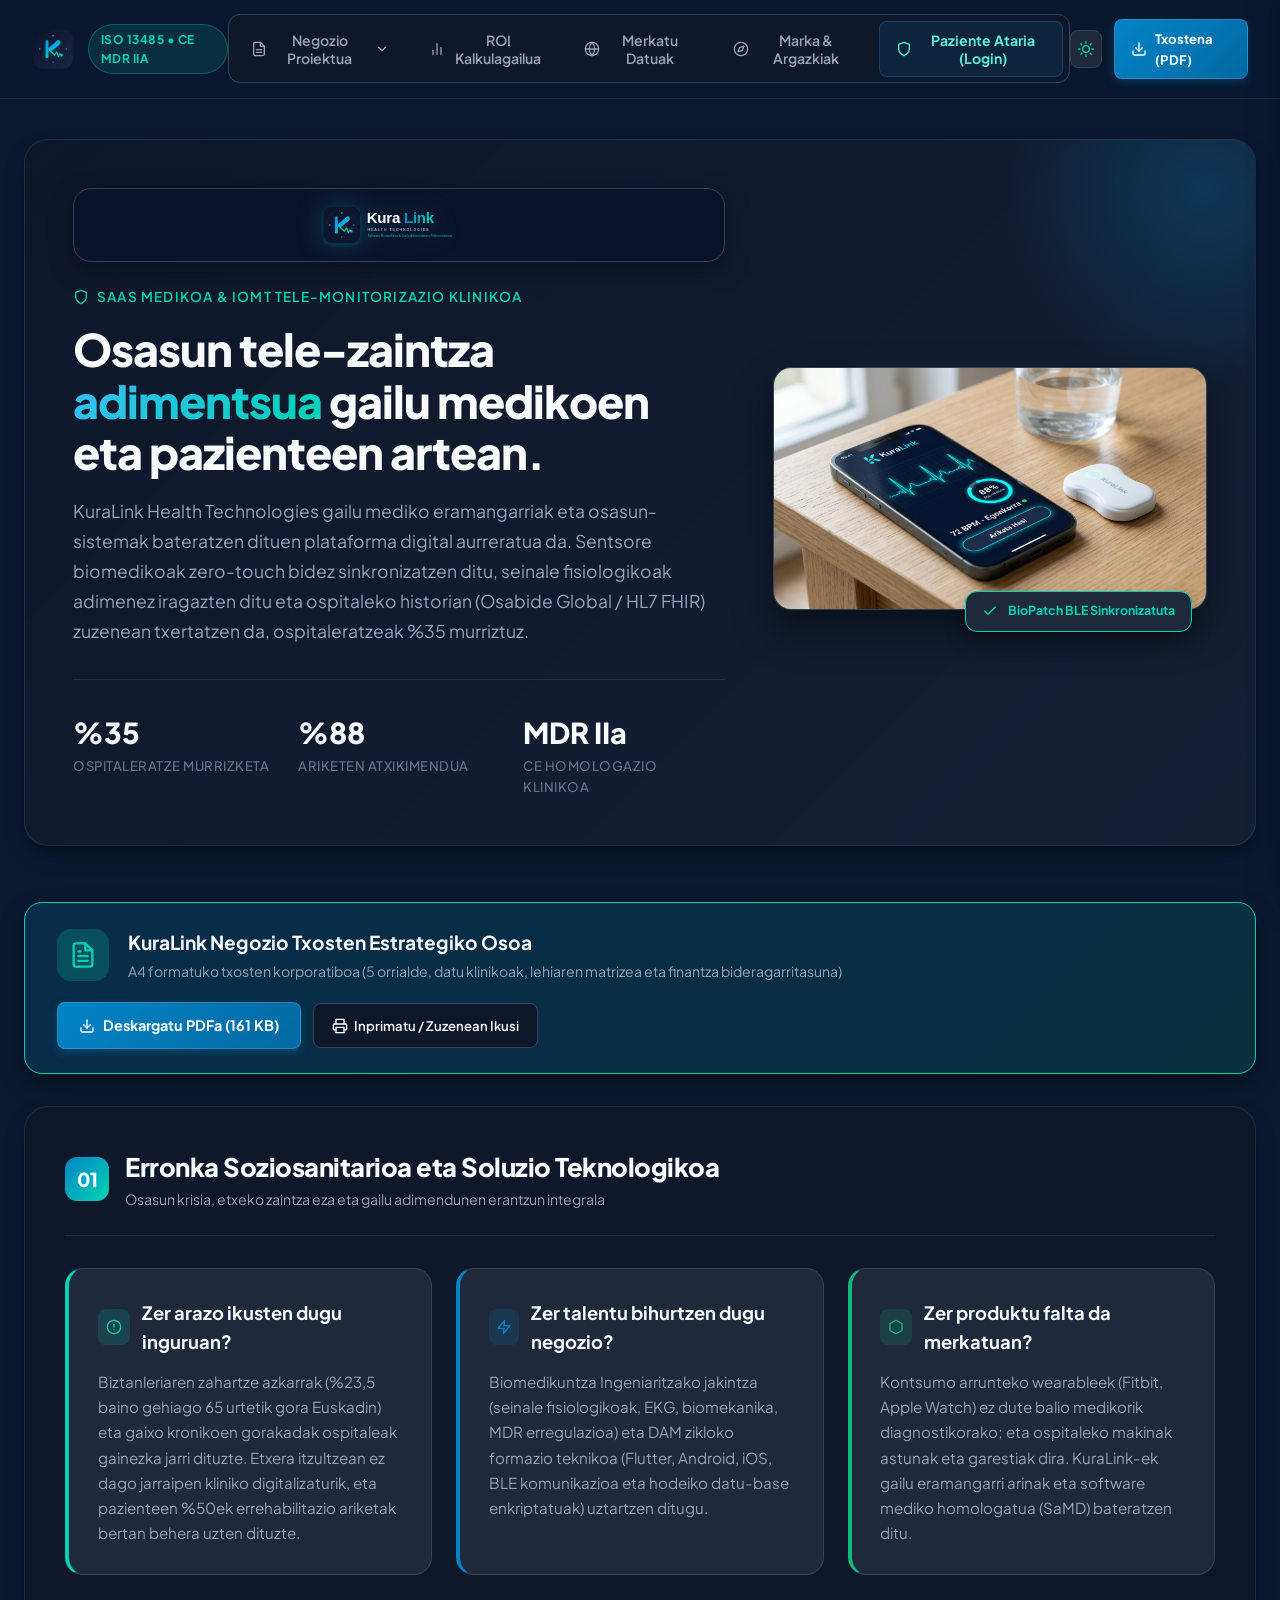
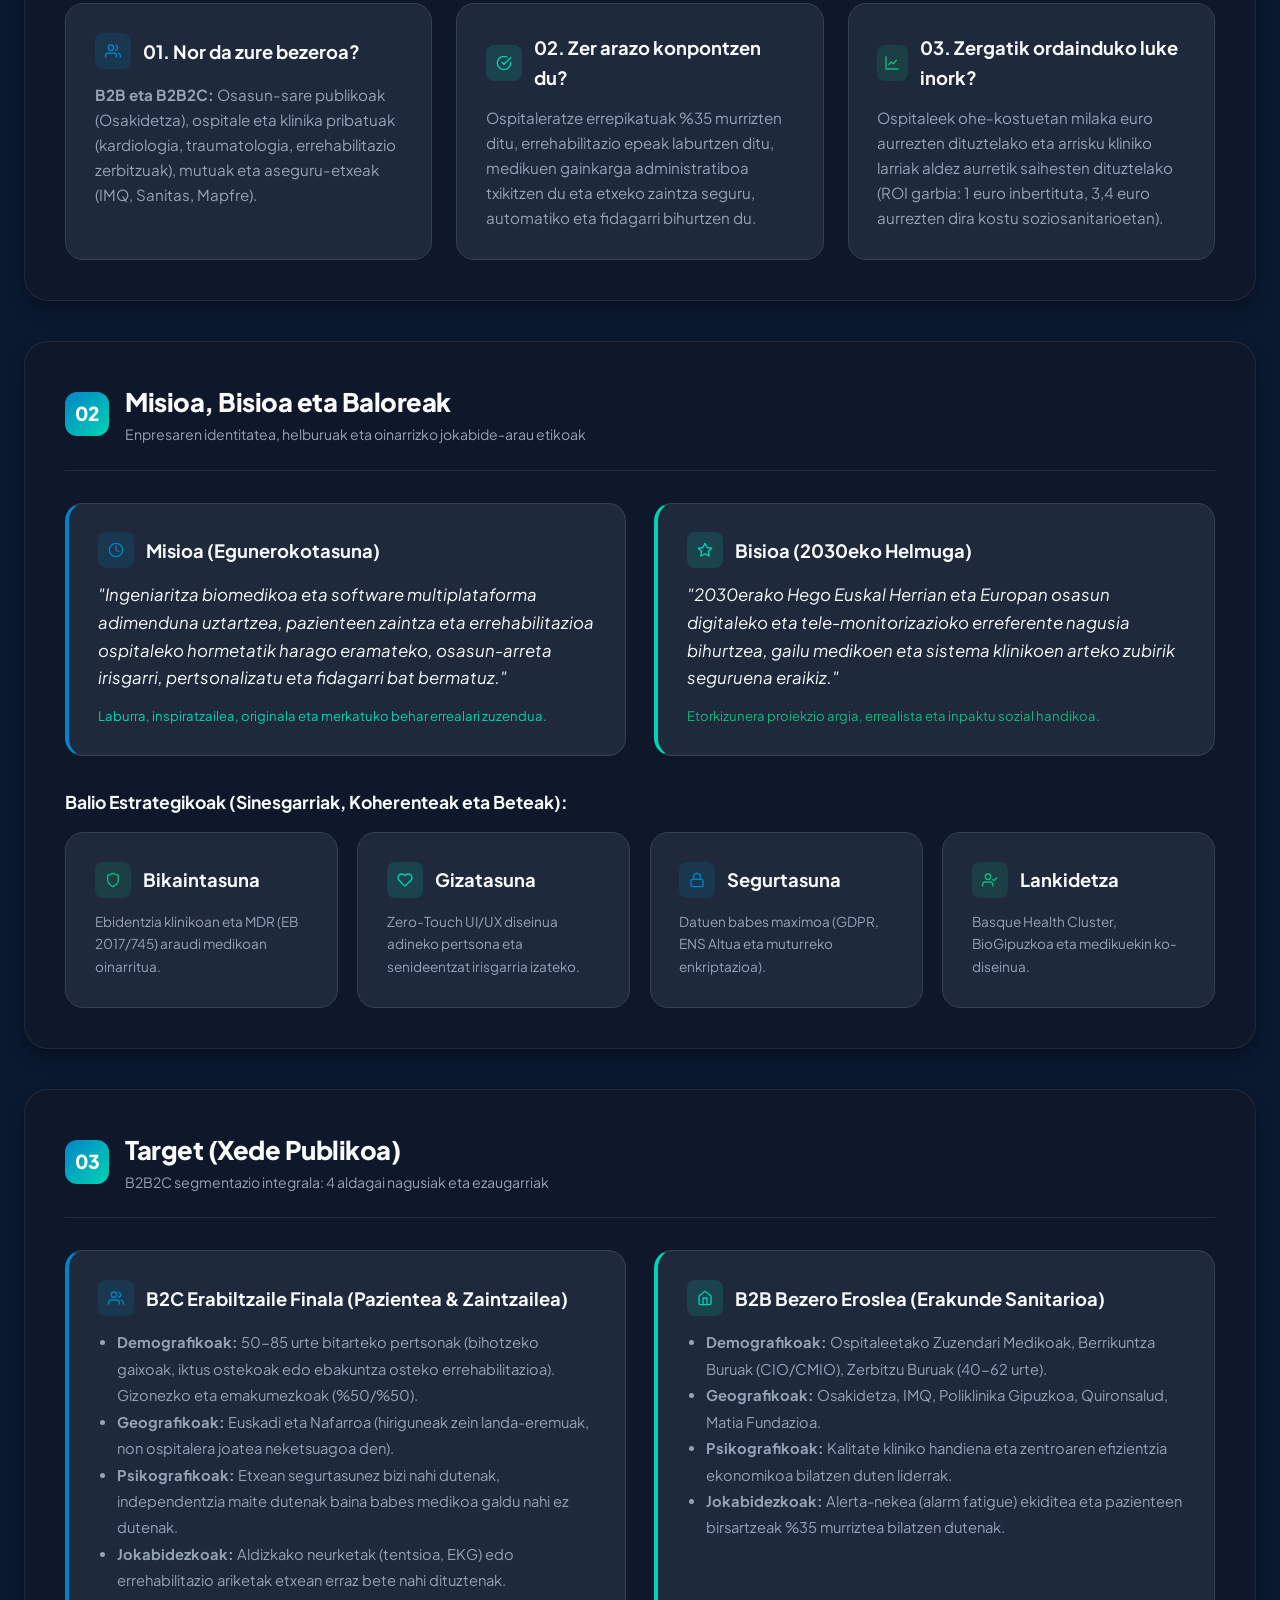
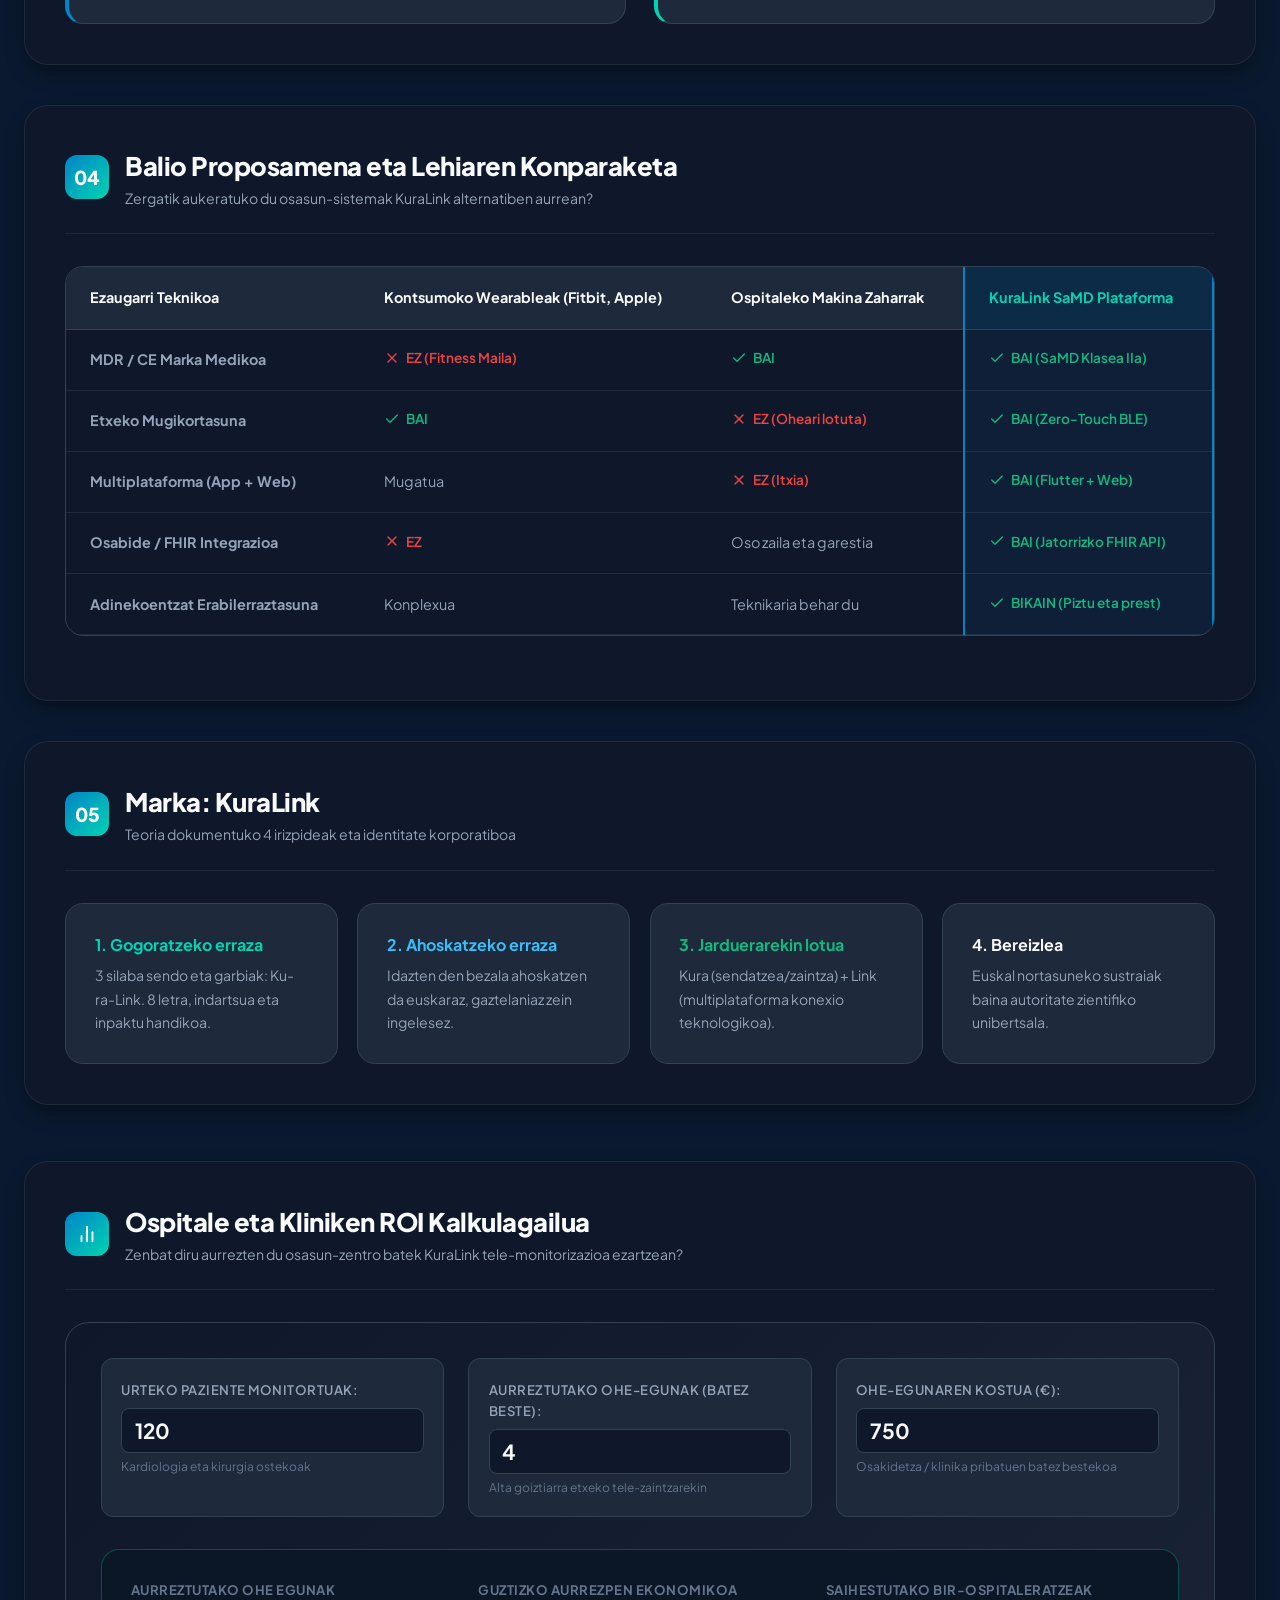
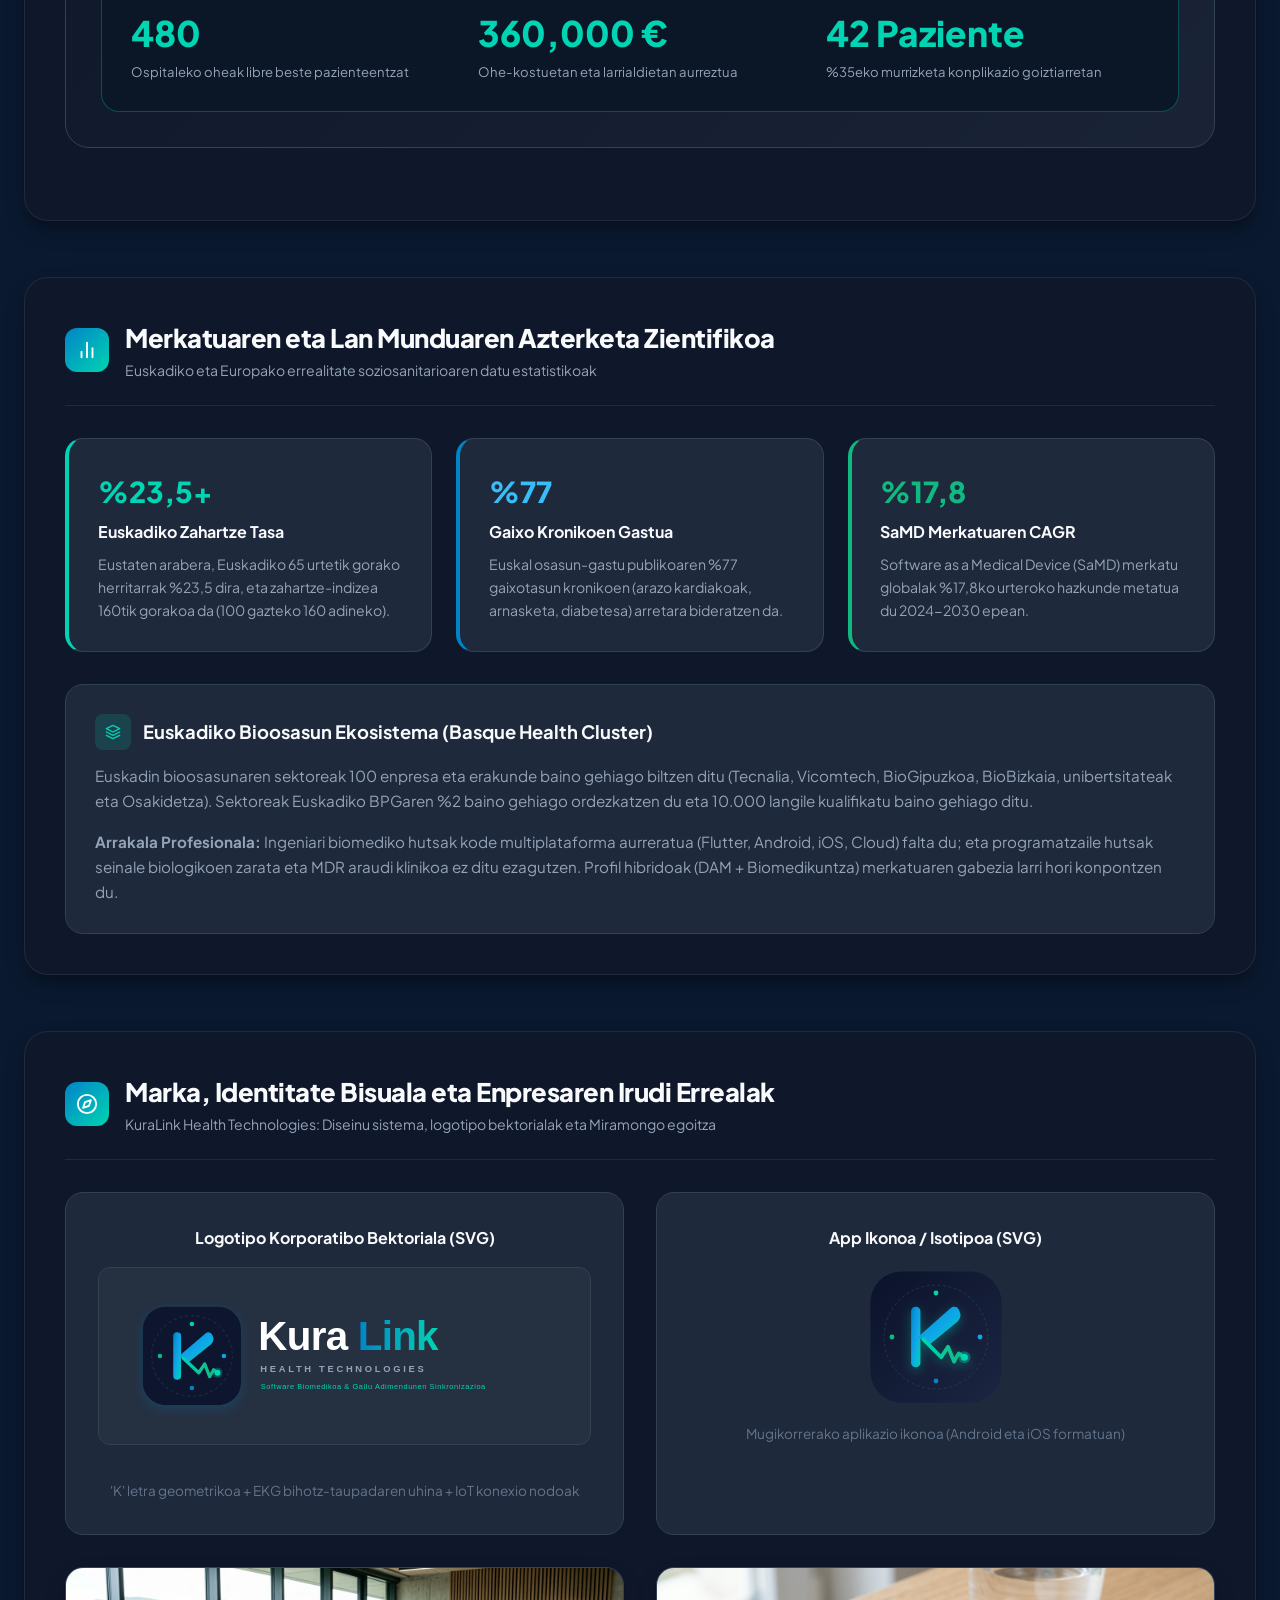
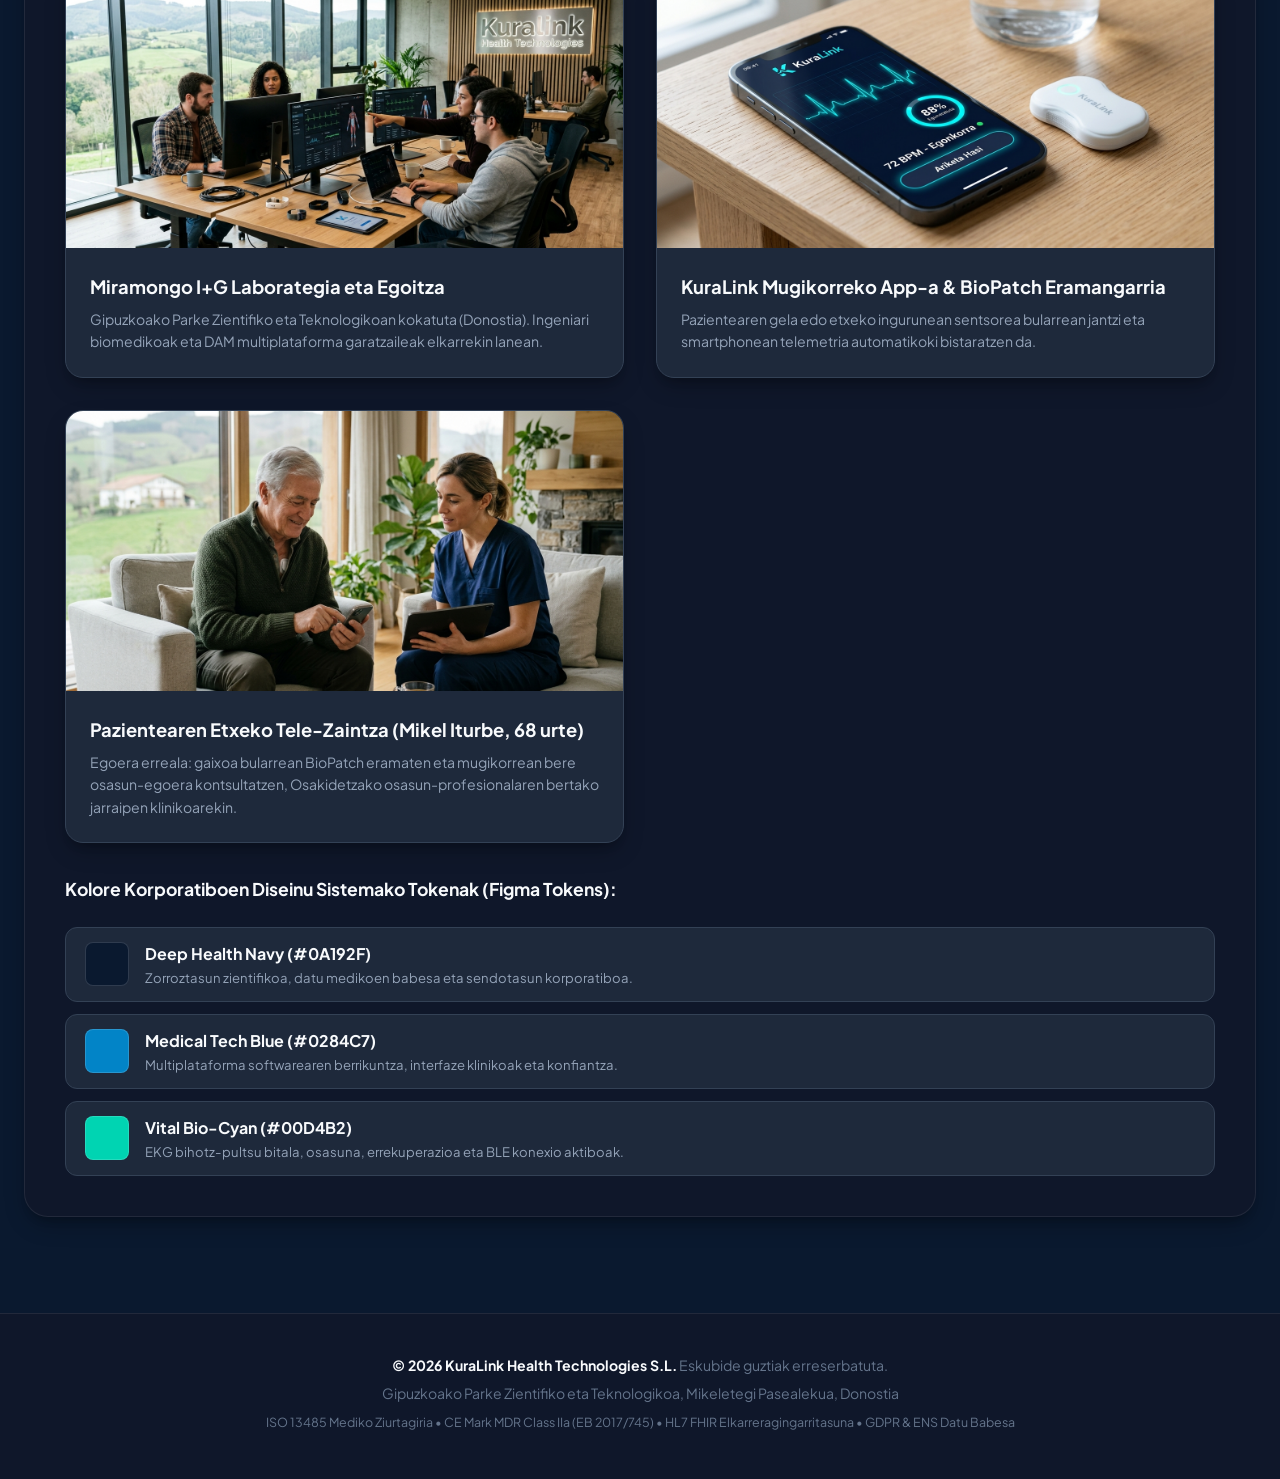
==== kuralink_web_app/index.html @ bd724427 "feat: gehitu Negozio Proiektua dropdown menua goiburuko nabigatzailean" ====
<!doctype html>
<html lang="eu">
  <head>
    <meta charset="UTF-8" />
    <meta name="viewport" content="width=device-width, initial-scale=1.0" />
    <title>
      KuraLink Health Technologies — Negozio Ideiaren Garapena &amp; Web App
    </title>
    <link rel="stylesheet" href="style.css" />
    <link rel="preconnect" href="https://fonts.googleapis.com" />
    <link rel="preconnect" href="https://fonts.gstatic.com" crossorigin />
    <link
      href="https://fonts.googleapis.com/css2?family=Plus+Jakarta+Sans:wght@400;500;600;700;800&display=swap"
      rel="stylesheet"
    />
  </head>
  <body>
    <!-- Top Navigation Bar (Figma Design Token Pattern) -->
    <header class="top-nav">
      <div class="brand-wrapper">
        <a href="#sec-hero" class="brand-icon-link" aria-label="KuraLink Hasiera">
          <img
            src="assets/images/kuralink_icon.svg"
            alt="KuraLink"
            class="brand-logo-icon"
          />
        </a>
        <span class="brand-badge">ISO 13485 • CE MDR IIa</span>
      </div>

      <!-- Desktop Navigation Links (Hidden on Mobile) -->
      <nav class="nav-links desktop-nav-links">
        <div class="nav-dropdown-wrapper" id="projectDropdownWrapper">
          <button
            class="nav-tab-btn nav-dropdown-btn active"
            id="btnDropdownProject"
            aria-expanded="false"
            aria-haspopup="true"
            aria-label="Negozio Proiektua zabaltzeko menua"
          >
            <svg class="svg-icon sm" viewBox="0 0 24 24">
              <path
                d="M14 2H6a2 2 0 0 0-2 2v16a2 2 0 0 0 2 2h12a2 2 0 0 0 2-2V8z"
              ></path>
              <polyline points="14 2 14 8 20 8"></polyline>
              <line x1="16" y1="13" x2="8" y2="13"></line>
              <line x1="16" y1="17" x2="8" y2="17"></line>
            </svg>
            <span>Negozio Proiektua</span>
            <svg class="svg-icon xs dropdown-chevron" viewBox="0 0 24 24">
              <polyline points="6 9 12 15 18 9"></polyline>
            </svg>
          </button>

          <!-- Dropdown Menu (Negozio Proiektuaren 5 Atal Teoriakoak) -->
          <div
            class="nav-dropdown-menu"
            id="projectDropdownMenu"
            role="menu"
            aria-label="Negozio Proiektuaren Atalak"
          >
            <div class="dropdown-header">
              <span class="dropdown-header-title">Negozio Ideiaren Garapena</span>
              <a
                href="#sec-txostena"
                class="dropdown-top-link"
                data-scroll="#sec-txostena"
              >
                Txosten Osoa (PDF) &rarr;
              </a>
            </div>
            <div class="dropdown-items-list">
              <button
                class="dropdown-menu-item"
                data-scroll="#sec-arazoa"
                role="menuitem"
              >
                <span class="dropdown-num-badge">01</span>
                <div class="dropdown-item-text">
                  <strong>Erronka Soziosanitarioa eta Soluzio Teknologikoa</strong>
                  <small>Osasun krisia, etxeko zaintza eza eta soluzio integrala</small>
                </div>
              </button>

              <button
                class="dropdown-menu-item"
                data-scroll="#sec-misioa"
                role="menuitem"
              >
                <span class="dropdown-num-badge">02</span>
                <div class="dropdown-item-text">
                  <strong>Misioa, Bisioa eta Baloreak</strong>
                  <small>Nortasun korporatiboa, etika klinikoa eta balioak</small>
                </div>
              </button>

              <button
                class="dropdown-menu-item"
                data-scroll="#sec-target"
                role="menuitem"
              >
                <span class="dropdown-num-badge">03</span>
                <div class="dropdown-item-text">
                  <strong>Target (Xede Publikoa)</strong>
                  <small>B2B2C segmentazio osoa eta arrisku taldeak</small>
                </div>
              </button>

              <button
                class="dropdown-menu-item"
                data-scroll="#sec-balioa"
                role="menuitem"
              >
                <span class="dropdown-num-badge">04</span>
                <div class="dropdown-item-text">
                  <strong>Balio Proposamena eta Lehiaren Konparaketa</strong>
                  <small>MDR IIa, HL7 FHIR eta abantaila lehiakorrak</small>
                </div>
              </button>

              <button
                class="dropdown-menu-item"
                data-scroll="#sec-kap-marka"
                role="menuitem"
              >
                <span class="dropdown-num-badge">05</span>
                <div class="dropdown-item-text">
                  <strong>Marka: KuraLink</strong>
                  <small>Teoriaren 4 irizpideak eta identitate korporatiboa</small>
                </div>
              </button>
            </div>
          </div>
        </div>
        <button class="nav-tab-btn" data-scroll="#sec-roi">
          <svg class="svg-icon sm" viewBox="0 0 24 24">
            <line x1="18" y1="20" x2="18" y2="10"></line>
            <line x1="12" y1="20" x2="12" y2="4"></line>
            <line x1="6" y1="20" x2="6" y2="14"></line>
          </svg>
          ROI Kalkulagailua
        </button>
        <button class="nav-tab-btn" data-scroll="#sec-merkatua">
          <svg class="svg-icon sm" viewBox="0 0 24 24">
            <circle cx="12" cy="12" r="10"></circle>
            <line x1="2" y1="12" x2="22" y2="12"></line>
            <path
              d="M12 2a15.3 15.3 0 0 1 4 10 15.3 15.3 0 0 1-4 10 15.3 15.3 0 0 1-4-10 15.3 15.3 0 0 1 4-10z"
            ></path>
          </svg>
          Merkatu Datuak
        </button>
        <button class="nav-tab-btn" data-scroll="#sec-marka">
          <svg class="svg-icon sm" viewBox="0 0 24 24">
            <circle cx="12" cy="12" r="10"></circle>
            <polygon
              points="16.24 7.76 14.12 14.12 7.76 16.24 9.88 9.88 16.24 7.76"
            ></polygon>
          </svg>
          Marka &amp; Argazkiak
        </button>
        <button class="nav-tab-btn nav-patient-btn" id="navBtnPatientPortal" data-view="patient">
          <svg class="svg-icon sm" viewBox="0 0 24 24">
            <path d="M12 22s8-4 8-10V5l-8-3-8 3v7c0 6 8 10 8 10z"></path>
          </svg>
          Paziente Ataria (Login)
        </button>
      </nav>

      <div class="nav-actions">
        <!-- Quick Theme Mode Toggle (Sun/Moon) -->
        <button id="headerThemeToggleBtn" class="theme-toggle-header-btn" aria-label="Aldatu Tema">
          <svg class="svg-icon sm theme-icon-sun" viewBox="0 0 24 24"><circle cx="12" cy="12" r="5"></circle><line x1="12" y1="1" x2="12" y2="3"></line><line x1="12" y1="21" x2="12" y2="23"></line><line x1="4.22" y1="4.22" x2="5.64" y2="5.64"></line><line x1="18.36" y1="18.36" x2="19.78" y2="19.78"></line><line x1="1" y1="12" x2="3" y2="12"></line><line x1="21" y1="12" x2="23" y2="12"></line><line x1="4.22" y1="19.78" x2="5.64" y2="18.36"></line><line x1="18.36" y1="5.64" x2="19.78" y2="4.22"></line></svg>
        </button>

        <a
          href="assets/docs/KuraLink_Negozio_Txostena.pdf"
          download="KuraLink_Negozio_Txostena.pdf"
          class="btn-download-pdf"
        >
          <svg class="svg-icon sm" viewBox="0 0 24 24">
            <path d="M21 15v4a2 2 0 0 1-2 2H5a2 2 0 0 1-2-2v-4"></path>
            <polyline points="7 10 12 15 17 10"></polyline>
            <line x1="12" y1="15" x2="12" y2="3"></line>
          </svg>
          Txostena (PDF)
        </a>

        <!-- Burger Menu Button (Mobile & Tablet) -->
        <button id="burgerBtn" class="burger-menu-btn" aria-label="Ireki Menua">
          <span class="burger-bar"></span>
          <span class="burger-bar"></span>
          <span class="burger-bar"></span>
        </button>
      </div>
    </header>

    <!-- Burger Off-canvas Drawer Menu (Figma Overlay Pattern) -->
    <div id="drawerOverlay" class="drawer-overlay"></div>
    <aside
      id="burgerDrawer"
      class="burger-drawer"
      aria-label="Nabigazio Tiradera"
    >
      <div class="drawer-header">
        <div class="drawer-logo-badge">
          <img
            src="assets/images/kuralink_logo.svg"
            alt="KuraLink"
            class="drawer-logo"
          />
        </div>
        <button
          id="drawerCloseBtn"
          class="drawer-close-btn"
          aria-label="Itxi Menua"
        >
          <svg class="svg-icon" viewBox="0 0 24 24">
            <line x1="18" y1="6" x2="6" y2="18"></line>
            <line x1="6" y1="6" x2="18" y2="18"></line>
          </svg>
        </button>
      </div>

      <div class="drawer-content">
        <!-- Section: Negozio Plana (Txostena) -->
        <div class="drawer-section-title">Negozio Plana (Txostena)</div>
        <div class="drawer-links-list">
          <button
            class="drawer-link-item active"
            data-scroll="#sec-txostena"
          >
            <span class="drawer-num">00</span>
            <div class="drawer-link-text">
              <strong>Negozio Proiektu Osoa</strong>
              <small>Hasiera eta txosten exekutiboa</small>
            </div>
          </button>

          <button
            class="drawer-link-item"
            data-scroll="#sec-arazoa"
          >
            <span class="drawer-num">01</span>
            <div class="drawer-link-text">
              <strong>Arazoa eta Irtenbidea</strong>
              <small>Saturazioa eta zaintza biomedikoa</small>
            </div>
          </button>

          <button
            class="drawer-link-item"
            data-scroll="#sec-misioa"
          >
            <span class="drawer-num">02</span>
            <div class="drawer-link-text">
              <strong>Misioa, Bisioa eta Baloreak</strong>
              <small>Nortasun korporatiboa eta etika</small>
            </div>
          </button>

          <button
            class="drawer-link-item"
            data-scroll="#sec-target"
          >
            <span class="drawer-num">03</span>
            <div class="drawer-link-text">
              <strong>Target (Xede Publikoa)</strong>
              <small>B2B2C segmentazio osoa</small>
            </div>
          </button>

          <button
            class="drawer-link-item"
            data-scroll="#sec-balioa"
          >
            <span class="drawer-num">04</span>
            <div class="drawer-link-text">
              <strong>Balio Proposamena &amp; Lehia</strong>
              <small>MDR IIa eta Osabide/FHIR</small>
            </div>
          </button>

          <button
            class="drawer-link-item"
            data-scroll="#sec-kap-marka"
          >
            <span class="drawer-num">05</span>
            <div class="drawer-link-text">
              <strong>Marka: KuraLink</strong>
              <small>Izenaren garapena eta nortasuna</small>
            </div>
          </button>
        </div>

        <!-- Section: Tresna Klinikoak & Datuak -->
        <div class="drawer-section-title">Tresna Klinikoak &amp; Datuak</div>
        <div class="drawer-links-list">
          <button class="drawer-link-item" data-scroll="#sec-roi">
            <span class="drawer-icon-box cyan"
              ><svg class="svg-icon sm" viewBox="0 0 24 24">
                <line x1="18" y1="20" x2="18" y2="10"></line>
                <line x1="12" y1="20" x2="12" y2="4"></line>
                <line x1="6" y1="20" x2="6" y2="14"></line></svg
            ></span>
            <div class="drawer-link-text">
              <strong>ROI Kalkulagailua</strong>
              <small>Ospitaleen aurrezpen ekonomikoa</small>
            </div>
          </button>

          <button class="drawer-link-item" data-scroll="#sec-merkatua">
            <span class="drawer-icon-box blue"
              ><svg class="svg-icon sm" viewBox="0 0 24 24">
                <circle cx="12" cy="12" r="10"></circle>
                <line x1="2" y1="12" x2="22" y2="12"></line>
                <path
                  d="M12 2a15.3 15.3 0 0 1 4 10 15.3 15.3 0 0 1-4 10 15.3 15.3 0 0 1 4-10z"
                ></path></svg
            ></span>
            <div class="drawer-link-text">
              <strong>Merkatu Datuak</strong>
              <small>Euskadiko zahartzea eta SaMD</small>
            </div>
          </button>

          <button class="drawer-link-item" data-scroll="#sec-marka">
            <span class="drawer-icon-box green"
              ><svg class="svg-icon sm" viewBox="0 0 24 24">
                <circle cx="12" cy="12" r="10"></circle>
                <polygon
                  points="16.24 7.76 14.12 14.12 7.76 16.24 9.88 9.88 16.24 7.76"
                ></polygon></svg
            ></span>
            <div class="drawer-link-text">
              <strong>Marka &amp; Egoitzako Argazkiak</strong>
              <small>Miramongo laborategia eta logotipoak</small>
            </div>
          </button>
        </div>

        <!-- Section: Pazientearen Eremu Babestua -->
        <div class="drawer-section-title">Pazientearen Eremu Babestua</div>
        <div class="drawer-links-list">
          <button
            class="drawer-link-item drawer-patient-highlight"
            id="drawerBtnPatientPortal"
            data-view="patient"
          >
            <span class="drawer-icon-box red"
              ><svg class="svg-icon sm" viewBox="0 0 24 24">
                <path
                  d="M12 22s8-4 8-10V5l-8-3-8 3v7c0 6 8 10 8 10z"
                ></path></svg
            ></span>
            <div class="drawer-link-text">
              <strong>Paziente Ataria (Login)</strong>
              <small>Fitxa klinikoa, telemetria eta ariketak</small>
            </div>
          </button>
        </div>

        <!-- Section: Ezarpenak & Konfigurazioa -->
        <div class="drawer-section-title">Ezarpenak &amp; Konfigurazioa</div>
        <div class="drawer-settings-box">
          <!-- Light / Dark Mode Toggle -->
          <div class="drawer-setting-row">
            <div class="setting-label-group">
              <span class="setting-title">Itxura Modua</span>
              <span class="setting-desc" id="themeStatusDesc">Modu Iluna (Gau/Kliniko)</span>
            </div>
            <button id="drawerThemeToggleBtn" class="theme-switch-btn" aria-label="Aldatu Tema">
              <svg class="svg-icon sm" viewBox="0 0 24 24"><circle cx="12" cy="12" r="5"></circle><line x1="12" y1="1" x2="12" y2="3"></line><line x1="12" y1="21" x2="12" y2="23"></line><line x1="4.22" y1="4.22" x2="5.64" y2="5.64"></line><line x1="18.36" y1="18.36" x2="19.78" y2="19.78"></line><line x1="1" y1="12" x2="3" y2="12"></line><line x1="21" y1="12" x2="23" y2="12"></line><line x1="4.22" y1="19.78" x2="5.64" y2="18.36"></line><line x1="18.36" y1="5.64" x2="19.78" y2="4.22"></line></svg>
              <span id="themeBtnText">Argia</span>
            </button>
          </div>

          <!-- Language Selector -->
          <div class="drawer-setting-row">
            <div class="setting-label-group">
              <span class="setting-title">Hizkuntza</span>
              <span class="setting-desc">Interfazearen lengoaia</span>
            </div>
            <div class="lang-pill-selector">
              <button class="lang-pill active" data-lang="eu">EU</button>
              <button class="lang-pill" data-lang="es">ES</button>
              <button class="lang-pill" data-lang="en">EN</button>
            </div>
          </div>
        </div>

        <!-- Bottom Drawer CTA -->
        <div class="drawer-footer-cta">
          <a
            href="assets/docs/KuraLink_Negozio_Txostena.pdf"
            download="KuraLink_Negozio_Txostena.pdf"
            class="btn-download-pdf full-width"
          >
            <svg class="svg-icon sm" viewBox="0 0 24 24">
              <path d="M21 15v4a2 2 0 0 1-2 2H5a2 2 0 0 1-2-2v-4"></path>
              <polyline points="7 10 12 15 17 10"></polyline>
              <line x1="12" y1="15" x2="12" y2="3"></line>
            </svg>
            Deskargatu Txostena (PDF)
          </a>
        </div>
      </div>
    </aside>

    <!-- Mobile Bottom Navigation Bar (Figma Native App Pattern) -->
    <nav class="mobile-bottom-nav" aria-label="Mugikorreko Nabigazioa">
      <button class="mobile-nav-btn active" data-scroll="#sec-txostena">
        <svg class="svg-icon" viewBox="0 0 24 24">
          <path
            d="M14 2H6a2 2 0 0 0-2 2v16a2 2 0 0 0 2 2h12a2 2 0 0 0 2-2V8z"
          ></path>
          <polyline points="14 2 14 8 20 8"></polyline>
          <line x1="16" y1="13" x2="8" y2="13"></line>
          <line x1="16" y1="17" x2="8" y2="17"></line>
        </svg>
        <span>Proiektua</span>
        <span class="nav-active-dot"></span>
      </button>
      <button class="mobile-nav-btn mobile-patient-btn" id="mobileBtnPatientPortal" data-view="patient">
        <svg class="svg-icon" viewBox="0 0 24 24">
          <path d="M22 12h-4l-3 9L9 3l-3 9H2"></path>
        </svg>
        <span>Pazientea</span>
        <span class="nav-active-dot"></span>
      </button>
      <button class="mobile-nav-btn" data-scroll="#sec-roi">
        <svg class="svg-icon" viewBox="0 0 24 24">
          <line x1="18" y1="20" x2="18" y2="10"></line>
          <line x1="12" y1="20" x2="12" y2="4"></line>
          <line x1="6" y1="20" x2="6" y2="14"></line>
        </svg>
        <span>ROI</span>
        <span class="nav-active-dot"></span>
      </button>
      <button class="mobile-nav-btn" data-scroll="#sec-merkatua">
        <svg class="svg-icon" viewBox="0 0 24 24">
          <circle cx="12" cy="12" r="10"></circle>
          <line x1="2" y1="12" x2="22" y2="12"></line>
          <path
            d="M12 2a15.3 15.3 0 0 1 4 10 15.3 15.3 0 0 1-4 10 15.3 15.3 0 0 1-4-10 15.3 15.3 0 0 1 4-10z"
          ></path>
        </svg>
        <span>Merkatua</span>
        <span class="nav-active-dot"></span>
      </button>
      <button class="mobile-nav-btn" data-scroll="#sec-marka">
        <svg class="svg-icon" viewBox="0 0 24 24">
          <circle cx="12" cy="12" r="10"></circle>
          <polygon
            points="16.24 7.76 14.12 14.12 7.76 16.24 9.88 9.88 16.24 7.76"
          ></polygon>
        </svg>
        <span>Marka</span>
        <span class="nav-active-dot"></span>
      </button>
    </nav>

    <!-- Main Container -->
    <main class="main-layout">
      <!-- Hero Section with PROMINENT PRINCIPAL LOGO -->
      <div id="landingView" class="landing-view">
      <!-- Hero Section with PROMINENT PRINCIPAL LOGO -->
      <section id="sec-hero" class="hero-section">
        <div class="hero-content">
          <!-- HERO PROMINENT LOGO EMBLEM -->
          <div class="hero-brand-emblem">
            <img
              src="assets/images/kuralink_logo.svg"
              alt="KuraLink Health Technologies"
              class="hero-main-logo"
            />
            </div>

          <div class="hero-tagline">
            <svg class="svg-icon sm" viewBox="0 0 24 24">
              <path d="M12 22s8-4 8-10V5l-8-3-8 3v7c0 6 8 10 8 10z"></path>
            </svg>
            SAAS MEDIKOA &amp; IOMT TELE-MONITORIZAZIO KLINIKOA
          </div>
          <h1 class="hero-title">
            Osasun tele-zaintza
            <span class="gradient-text">adimentsua</span> gailu medikoen eta
            pazienteen artean.
          </h1>
          <p class="hero-desc">
            KuraLink Health Technologies gailu mediko eramangarriak eta
            osasun-sistemak bateratzen dituen plataforma digital aurreratua da.
            Sentsore biomedikoak zero-touch bidez sinkronizatzen ditu, seinale
            fisiologikoak adimenez iragazten ditu eta ospitaleko historian
            (Osabide Global / HL7 FHIR) zuzenean txertatzen da, ospitaleratzeak
            %35 murriztuz.
          </p>

          <div class="hero-metrics-row">
            <div class="hero-metric-item">
              <h3>%35</h3>
              <p>Ospitaleratze Murrizketa</p>
            </div>
            <div class="hero-metric-item">
              <h3>%88</h3>
              <p>Ariketen Atxikimendua</p>
            </div>
            <div class="hero-metric-item">
              <h3>MDR IIa</h3>
              <p>CE Homologazio Klinikoa</p>
            </div>
          </div>
        </div>

        <div class="hero-visual">
          <img
            src="assets/images/kuralink_app_mockup.jpg"
            alt="KuraLink Aplikazioa Smartphonean eta BioPatch sentsorea"
            class="hero-product-img"
          />
          <div class="hero-floating-badge">
            <svg
              class="svg-icon sm"
              viewBox="0 0 24 24"
              style="color: var(--accent-cyan)"
            >
              <polyline points="20 6 9 17 4 12"></polyline>
            </svg>
            <p>BioPatch BLE Sinkronizatuta</p>
          </div>
        </div>
      </section>

      <!-- ====================================================================
         TAB 1: TXOSTEN NAGUSIA (PDF-ko 5 ATALAK)
         ==================================================================== -->
      <section id="sec-txostena" class="landing-section">
        <!-- Executive PDF Download Card -->
        <div class="exec-pdf-banner">
          <div style="display: flex; align-items: center; gap: 1.2rem">
            <div class="exec-pdf-icon-box">
              <svg class="svg-icon lg" viewBox="0 0 24 24">
                <path
                  d="M14 2H6a2 2 0 0 0-2 2v16a2 2 0 0 0 2 2h12a2 2 0 0 0 2-2V8z"
                ></path>
                <polyline points="14 2 14 8 20 8"></polyline>
                <line x1="16" y1="13" x2="8" y2="13"></line>
                <line x1="16" y1="17" x2="8" y2="17"></line>
                <polyline points="10 9 9 9 8 9"></polyline>
              </svg>
            </div>
            <div>
              <h3
                style="
                  font-size: 1.2rem;
                  color: var(--text-primary);
                  margin-bottom: 3px;
                "
              >
                KuraLink Negozio Txosten Estrategiko Osoa
              </h3>
              <p style="font-size: 0.88rem; color: var(--text-secondary)">
                A4 formatuko txosten korporatiboa (5 orrialde, datu klinikoak,
                lehiaren matrizea eta finantza bideragarritasuna)
              </p>
            </div>
          </div>
          <div style="display: flex; gap: 0.8rem; align-items: center">
            <a
              href="assets/docs/KuraLink_Negozio_Txostena.pdf"
              download="KuraLink_Negozio_Txostena.pdf"
              class="btn-download-pdf"
              style="font-size: 0.9rem; padding: 0.7rem 1.3rem"
            >
              <svg class="svg-icon sm" viewBox="0 0 24 24">
                <path d="M21 15v4a2 2 0 0 1-2 2H5a2 2 0 0 1-2-2v-4"></path>
                <polyline points="7 10 12 15 17 10"></polyline>
                <line x1="12" y1="15" x2="12" y2="3"></line>
              </svg>
              Deskargatu PDFa (161 KB)
            </a>
            <a
              href="txostena_inprimatzeko.html"
              target="_blank"
              class="btn-ctrl"
              style="text-decoration: none; padding: 0.7rem 1.1rem"
            >
              <svg class="svg-icon sm" viewBox="0 0 24 24">
                <polyline points="6 9 6 2 18 2 18 9"></polyline>
                <path
                  d="M6 18H4a2 2 0 0 1-2-2v-5a2 2 0 0 1 2-2h16a2 2 0 0 1 2 2v5a2 2 0 0 1-2 2h-2"
                ></path>
                <rect x="6" y="14" width="12" height="8"></rect>
              </svg>
              Inprimatu / Zuzenean Ikusi
            </a>
          </div>
        </div>

        <!-- 01: ARAZOA ETA IRTENBIDEA -->
        <section id="sec-arazoa" class="section-card">
          <div class="section-head">
            <div class="section-head-left">
              <div class="section-number-badge">01</div>
              <div>
                <h2>Erronka Soziosanitarioa eta Soluzio Teknologikoa</h2>
                <p>
                  Osasun krisia, etxeko zaintza eza eta gailu adimendunen
                  erantzun integrala
                </p>
              </div>
            </div>
          </div>

          <div class="grid-3" style="margin-bottom: 1.8rem">
            <div class="info-card accent-border">
              <div class="card-icon-title">
                <div class="icon-box cyan">
                  <svg class="svg-icon sm" viewBox="0 0 24 24">
                    <circle cx="12" cy="12" r="10"></circle>
                    <line x1="12" y1="8" x2="12" y2="12"></line>
                    <line x1="12" y1="16" x2="12.01" y2="16"></line>
                  </svg>
                </div>
                <h3>Zer arazo ikusten dugu inguruan?</h3>
              </div>
              <p>
                Biztanleriaren zahartze azkarrak (%23,5 baino gehiago 65 urtetik
                gora Euskadin) eta gaixo kronikoen gorakadak ospitaleak gainezka
                jarri dituzte. Etxera itzultzean ez dago jarraipen kliniko
                digitalizaturik, eta pazienteen %50ek errehabilitazio ariketak
                bertan behera uzten dituzte.
              </p>
            </div>

            <div class="info-card blue-border">
              <div class="card-icon-title">
                <div class="icon-box">
                  <svg class="svg-icon sm" viewBox="0 0 24 24">
                    <polygon
                      points="13 2 3 14 12 14 11 22 21 10 12 10 13 2"
                    ></polygon>
                  </svg>
                </div>
                <h3>Zer talentu bihurtzen dugu negozio?</h3>
              </div>
              <p>
                Biomedikuntza Ingeniaritzako jakintza (seinale fisiologikoak,
                EKG, biomekanika, MDR erregulazioa) eta DAM zikloko formazio
                teknikoa (Flutter, Android, iOS, BLE komunikazioa eta hodeiko
                datu-base enkriptatuak) uztartzen ditugu.
              </p>
            </div>

            <div class="info-card green-border">
              <div class="card-icon-title">
                <div class="icon-box green">
                  <svg class="svg-icon sm" viewBox="0 0 24 24">
                    <path
                      d="M21 16V8a2 2 0 0 0-1-1.73l-7-4a2 2 0 0 0-2 0l-7 4A2 2 0 0 0 3 8v8a2 2 0 0 0 1 1.73l7 4a2 2 0 0 0 2 0l7-4A2 2 0 0 0 21 16z"
                    ></path>
                  </svg>
                </div>
                <h3>Zer produktu falta da merkatuan?</h3>
              </div>
              <p>
                Kontsumo arrunteko wearableek (Fitbit, Apple Watch) ez dute
                balio medikorik diagnostikorako; eta ospitaleko makinak astunak
                eta garestiak dira. KuraLink-ek gailu eramangarri arinak eta
                software mediko homologatua (SaMD) bateratzen ditu.
              </p>
            </div>
          </div>

          <div class="grid-3">
            <div class="info-card">
              <div class="card-icon-title">
                <div class="icon-box">
                  <svg class="svg-icon sm" viewBox="0 0 24 24">
                    <path d="M17 21v-2a4 4 0 0 0-4-4H5a4 4 0 0 0-4 4v2"></path>
                    <circle cx="9" cy="7" r="4"></circle>
                    <path d="M23 21v-2a4 4 0 0 0-3-3.87"></path>
                    <path d="M16 3.13a4 4 0 0 1 0 7.75"></path>
                  </svg>
                </div>
                <h3>01. Nor da zure bezeroa?</h3>
              </div>
              <p>
                <strong>B2B eta B2B2C:</strong> Osasun-sare publikoak
                (Osakidetza), ospitale eta klinika pribatuak (kardiologia,
                traumatologia, errehabilitazio zerbitzuak), mutuak eta
                aseguru-etxeak (IMQ, Sanitas, Mapfre).
              </p>
            </div>

            <div class="info-card">
              <div class="card-icon-title">
                <div class="icon-box cyan">
                  <svg class="svg-icon sm" viewBox="0 0 24 24">
                    <path d="M22 11.08V12a10 10 0 1 1-5.93-9.14"></path>
                    <polyline points="22 4 12 14.01 9 11.01"></polyline>
                  </svg>
                </div>
                <h3>02. Zer arazo konpontzen du?</h3>
              </div>
              <p>
                Ospitaleratze errepikatuak %35 murrizten ditu, errehabilitazio
                epeak laburtzen ditu, medikuen gainkarga administratiboa
                txikitzen du eta etxeko zaintza seguru, automatiko eta fidagarri
                bihurtzen du.
              </p>
            </div>

            <div class="info-card">
              <div class="card-icon-title">
                <div class="icon-box green">
                  <svg class="svg-icon sm" viewBox="0 0 24 24">
                    <path d="M3 3v18h18"></path>
                    <path d="M18.7 8l-5.1 5.2-2.8-2.7L7 14.3"></path>
                  </svg>
                </div>
                <h3>03. Zergatik ordainduko luke inork?</h3>
              </div>
              <p>
                Ospitaleek ohe-kostuetan milaka euro aurrezten dituztelako eta
                arrisku kliniko larriak aldez aurretik saihesten dituztelako
                (ROI garbia: 1 euro inbertituta, 3,4 euro aurrezten dira kostu
                soziosanitarioetan).
              </p>
            </div>
          </div>
        </section>

        <!-- 02: MISIOA, BISIOA ETA BALOREAK -->
        <section id="sec-misioa" class="section-card">
          <div class="section-head">
            <div class="section-head-left">
              <div class="section-number-badge">02</div>
              <div>
                <h2>Misioa, Bisioa eta Baloreak</h2>
                <p>
                  Enpresaren identitatea, helburuak eta oinarrizko jokabide-arau
                  etikoak
                </p>
              </div>
            </div>
          </div>

          <div class="grid-2" style="margin-bottom: 2rem">
            <div class="info-card blue-border">
              <div class="card-icon-title">
                <div class="icon-box">
                  <svg class="svg-icon sm" viewBox="0 0 24 24">
                    <circle cx="12" cy="12" r="10"></circle>
                    <polyline points="12 6 12 12 16 14"></polyline>
                  </svg>
                </div>
                <h3>Misioa (Egunerokotasuna)</h3>
              </div>
              <p
                style="
                  font-size: 1.05rem;
                  font-style: italic;
                  color: var(--text-primary);
                  margin-bottom: 0.8rem;
                "
              >
                "Ingeniaritza biomedikoa eta software multiplataforma adimenduna
                uztartzea, pazienteen zaintza eta errehabilitazioa ospitaleko
                hormetatik harago eramateko, osasun-arreta irisgarri,
                pertsonalizatu eta fidagarri bat bermatuz."
              </p>
              <p style="font-size: 0.82rem; color: var(--accent-cyan)">
                Laburra, inspiratzailea, originala eta merkatuko behar errealari
                zuzendua.
              </p>
            </div>

            <div class="info-card accent-border">
              <div class="card-icon-title">
                <div class="icon-box cyan">
                  <svg class="svg-icon sm" viewBox="0 0 24 24">
                    <polygon
                      points="12 2 15.09 8.26 22 9.27 17 14.14 18.18 21.02 12 17.77 5.82 21.02 7 14.14 2 9.27 8.91 8.26 12 2"
                    ></polygon>
                  </svg>
                </div>
                <h3>Bisioa (2030eko Helmuga)</h3>
              </div>
              <p
                style="
                  font-size: 1.05rem;
                  font-style: italic;
                  color: var(--text-primary);
                  margin-bottom: 0.8rem;
                "
              >
                "2030erako Hego Euskal Herrian eta Europan osasun digitaleko eta
                tele-monitorizazioko erreferente nagusia bihurtzea, gailu
                medikoen eta sistema klinikoen arteko zubirik seguruena
                eraikiz."
              </p>
              <p style="font-size: 0.82rem; color: var(--accent-green)">
                Etorkizunera proiekzio argia, errealista eta inpaktu sozial
                handikoa.
              </p>
            </div>
          </div>

          <h3
            style="
              font-size: 1.1rem;
              color: var(--text-primary);
              margin-bottom: 1rem;
            "
          >
            Balio Estrategikoak (Sinesgarriak, Koherenteak eta Beteak):
          </h3>
          <div class="grid-4">
            <div class="info-card">
              <div class="card-icon-title">
                <div class="icon-box green">
                  <svg class="svg-icon sm" viewBox="0 0 24 24">
                    <path
                      d="M12 22s8-4 8-10V5l-8-3-8 3v7c0 6 8 10 8 10z"
                    ></path>
                  </svg>
                </div>
                <h3>Bikaintasuna</h3>
              </div>
              <p style="font-size: 0.85rem">
                Ebidentzia klinikoan eta MDR (EB 2017/745) araudi medikoan
                oinarritua.
              </p>
            </div>

            <div class="info-card">
              <div class="card-icon-title">
                <div class="icon-box cyan">
                  <svg class="svg-icon sm" viewBox="0 0 24 24">
                    <path
                      d="M20.84 4.61a5.5 5.5 0 0 0-7.78 0L12 5.67l-1.06-1.06a5.5 5.5 0 0 0-7.78 7.78l1.06 1.06L12 21.23l7.78-7.78 1.06-1.06a5.5 5.5 0 0 0 0-7.78z"
                    ></path>
                  </svg>
                </div>
                <h3>Gizatasuna</h3>
              </div>
              <p style="font-size: 0.85rem">
                Zero-Touch UI/UX diseinua adineko pertsona eta senideentzat
                irisgarria izateko.
              </p>
            </div>

            <div class="info-card">
              <div class="card-icon-title">
                <div class="icon-box">
                  <svg class="svg-icon sm" viewBox="0 0 24 24">
                    <rect
                      x="3"
                      y="11"
                      width="18"
                      height="11"
                      rx="2"
                      ry="2"
                    ></rect>
                    <path d="M7 11V7a5 5 0 0 1 10 0v4"></path>
                  </svg>
                </div>
                <h3>Segurtasuna</h3>
              </div>
              <p style="font-size: 0.85rem">
                Datuen babes maximoa (GDPR, ENS Altua eta muturreko
                enkriptazioa).
              </p>
            </div>

            <div class="info-card">
              <div class="card-icon-title">
                <div class="icon-box green">
                  <svg class="svg-icon sm" viewBox="0 0 24 24">
                    <path d="M16 21v-2a4 4 0 0 0-4-4H5a4 4 0 0 0-4 4v2"></path>
                    <circle cx="9" cy="7" r="4"></circle>
                    <polyline points="16 11 18 13 22 9"></polyline>
                  </svg>
                </div>
                <h3>Lankidetza</h3>
              </div>
              <p style="font-size: 0.85rem">
                Basque Health Cluster, BioGipuzkoa eta medikuekin ko-diseinua.
              </p>
            </div>
          </div>
        </section>

        <!-- 03: TARGET (XEDE PUBLIKOA) -->
        <section id="sec-target" class="section-card">
          <div class="section-head">
            <div class="section-head-left">
              <div class="section-number-badge">03</div>
              <div>
                <h2>Target (Xede Publikoa)</h2>
                <p>
                  B2B2C segmentazio integrala: 4 aldagai nagusiak eta
                  ezaugarriak
                </p>
              </div>
            </div>
          </div>

          <div class="grid-2">
            <div class="info-card blue-border">
              <div class="card-icon-title">
                <div class="icon-box">
                  <svg class="svg-icon sm" viewBox="0 0 24 24">
                    <path d="M17 21v-2a4 4 0 0 0-4-4H5a4 4 0 0 0-4 4v2"></path>
                    <circle cx="9" cy="7" r="4"></circle>
                    <path d="M23 21v-2a4 4 0 0 0-3-3.87"></path>
                    <path d="M16 3.13a4 4 0 0 1 0 7.75"></path>
                  </svg>
                </div>
                <h3>B2C Erabiltzaile Finala (Pazientea &amp; Zaintzailea)</h3>
              </div>
              <ul
                style="
                  padding-left: 1.2rem;
                  font-size: 0.92rem;
                  color: var(--text-secondary);
                  line-height: 1.8;
                "
              >
                <li>
                  <strong>Demografikoak:</strong> 50-85 urte bitarteko pertsonak
                  (bihotzeko gaixoak, iktus ostekoak edo ebakuntza osteko
                  errehabilitazioa). Gizonezko eta emakumezkoak (%50/%50).
                </li>
                <li>
                  <strong>Geografikoak:</strong> Euskadi eta Nafarroa
                  (hiriguneak zein landa-eremuak, non ospitalera joatea
                  neketsuagoa den).
                </li>
                <li>
                  <strong>Psikografikoak:</strong> Etxean segurtasunez bizi nahi
                  dutenak, independentzia maite dutenak baina babes medikoa
                  galdu nahi ez dutenak.
                </li>
                <li>
                  <strong>Jokabidezkoak:</strong> Aldizkako neurketak (tentsioa,
                  EKG) edo errehabilitazio ariketak etxean erraz bete nahi
                  dituztenak.
                </li>
              </ul>
            </div>

            <div class="info-card accent-border">
              <div class="card-icon-title">
                <div class="icon-box cyan">
                  <svg class="svg-icon sm" viewBox="0 0 24 24">
                    <path
                      d="M3 9l9-7 9 7v11a2 2 0 0 1-2 2H5a2 2 0 0 1-2-2z"
                    ></path>
                    <polyline points="9 22 9 12 15 12 15 22"></polyline>
                  </svg>
                </div>
                <h3>B2B Bezero Eroslea (Erakunde Sanitarioa)</h3>
              </div>
              <ul
                style="
                  padding-left: 1.2rem;
                  font-size: 0.92rem;
                  color: var(--text-secondary);
                  line-height: 1.8;
                "
              >
                <li>
                  <strong>Demografikoak:</strong> Ospitaleetako Zuzendari
                  Medikoak, Berrikuntza Buruak (CIO/CMIO), Zerbitzu Buruak
                  (40-62 urte).
                </li>
                <li>
                  <strong>Geografikoak:</strong> Osakidetza, IMQ, Poliklinika
                  Gipuzkoa, Quironsalud, Matia Fundazioa.
                </li>
                <li>
                  <strong>Psikografikoak:</strong> Kalitate kliniko handiena eta
                  zentroaren efizientzia ekonomikoa bilatzen duten liderrak.
                </li>
                <li>
                  <strong>Jokabidezkoak:</strong> Alerta-nekea (alarm fatigue)
                  ekiditea eta pazienteen birsartzeak %35 murriztea bilatzen
                  dutenak.
                </li>
              </ul>
            </div>
          </div>
        </section>

        <!-- 04: BALIO PROPOSAMENA -->
        <section id="sec-balioa" class="section-card">
          <div class="section-head">
            <div class="section-head-left">
              <div class="section-number-badge">04</div>
              <div>
                <h2>Balio Proposamena eta Lehiaren Konparaketa</h2>
                <p>
                  Zergatik aukeratuko du osasun-sistemak KuraLink alternatiben
                  aurrean?
                </p>
              </div>
            </div>
          </div>

          <div class="comparison-table-wrapper">
            <table class="comp-table">
              <thead>
                <tr>
                  <th>Ezaugarri Teknikoa</th>
                  <th>Kontsumoko Wearableak (Fitbit, Apple)</th>
                  <th>Ospitaleko Makina Zaharrak</th>
                  <th class="brand-col">KuraLink SaMD Plataforma</th>
                </tr>
              </thead>
              <tbody>
                <tr>
                  <td><strong>MDR / CE Marka Medikoa</strong></td>
                  <td>
                    <span class="badge-cross"
                      ><svg class="svg-icon sm" viewBox="0 0 24 24">
                        <line x1="18" y1="6" x2="6" y2="18"></line>
                        <line x1="6" y1="6" x2="18" y2="18"></line>
                      </svg>
                      EZ (Fitness Maila)</span
                    >
                  </td>
                  <td>
                    <span class="badge-check"
                      ><svg class="svg-icon sm" viewBox="0 0 24 24">
                        <polyline points="20 6 9 17 4 12"></polyline>
                      </svg>
                      BAI</span
                    >
                  </td>
                  <td class="brand-col">
                    <span class="badge-check"
                      ><svg class="svg-icon sm" viewBox="0 0 24 24">
                        <polyline points="20 6 9 17 4 12"></polyline>
                      </svg>
                      BAI (SaMD Klasea IIa)</span
                    >
                  </td>
                </tr>
                <tr>
                  <td><strong>Etxeko Mugikortasuna</strong></td>
                  <td>
                    <span class="badge-check"
                      ><svg class="svg-icon sm" viewBox="0 0 24 24">
                        <polyline points="20 6 9 17 4 12"></polyline>
                      </svg>
                      BAI</span
                    >
                  </td>
                  <td>
                    <span class="badge-cross"
                      ><svg class="svg-icon sm" viewBox="0 0 24 24">
                        <line x1="18" y1="6" x2="6" y2="18"></line>
                        <line x1="6" y1="6" x2="18" y2="18"></line>
                      </svg>
                      EZ (Oheari lotuta)</span
                    >
                  </td>
                  <td class="brand-col">
                    <span class="badge-check"
                      ><svg class="svg-icon sm" viewBox="0 0 24 24">
                        <polyline points="20 6 9 17 4 12"></polyline>
                      </svg>
                      BAI (Zero-Touch BLE)</span
                    >
                  </td>
                </tr>
                <tr>
                  <td><strong>Multiplataforma (App + Web)</strong></td>
                  <td>Mugatua</td>
                  <td>
                    <span class="badge-cross"
                      ><svg class="svg-icon sm" viewBox="0 0 24 24">
                        <line x1="18" y1="6" x2="6" y2="18"></line>
                        <line x1="6" y1="6" x2="18" y2="18"></line>
                      </svg>
                      EZ (Itxia)</span
                    >
                  </td>
                  <td class="brand-col">
                    <span class="badge-check"
                      ><svg class="svg-icon sm" viewBox="0 0 24 24">
                        <polyline points="20 6 9 17 4 12"></polyline>
                      </svg>
                      BAI (Flutter + Web)</span
                    >
                  </td>
                </tr>
                <tr>
                  <td><strong>Osabide / FHIR Integrazioa</strong></td>
                  <td>
                    <span class="badge-cross"
                      ><svg class="svg-icon sm" viewBox="0 0 24 24">
                        <line x1="18" y1="6" x2="6" y2="18"></line>
                        <line x1="6" y1="6" x2="18" y2="18"></line>
                      </svg>
                      EZ</span
                    >
                  </td>
                  <td>Oso zaila eta garestia</td>
                  <td class="brand-col">
                    <span class="badge-check"
                      ><svg class="svg-icon sm" viewBox="0 0 24 24">
                        <polyline points="20 6 9 17 4 12"></polyline>
                      </svg>
                      BAI (Jatorrizko FHIR API)</span
                    >
                  </td>
                </tr>
                <tr>
                  <td><strong>Adinekoentzat Erabilerraztasuna</strong></td>
                  <td>Konplexua</td>
                  <td>Teknikaria behar du</td>
                  <td class="brand-col">
                    <span class="badge-check"
                      ><svg class="svg-icon sm" viewBox="0 0 24 24">
                        <polyline points="20 6 9 17 4 12"></polyline>
                      </svg>
                      BIKAIN (Piztu eta prest)</span
                    >
                  </td>
                </tr>
              </tbody>
            </table>
          </div>
        </section>

        <!-- 05: MARKA -->
        <section id="sec-kap-marka" class="section-card">
          <div class="section-head">
            <div class="section-head-left">
              <div class="section-number-badge">05</div>
              <div>
                <h2>Marka: KuraLink</h2>
                <p>
                  Teoria dokumentuko 4 irizpideak eta identitate korporatiboa
                </p>
              </div>
            </div>
          </div>

          <div class="grid-4">
            <div class="info-card">
              <h4 style="color: var(--accent-cyan); margin-bottom: 0.4rem">
                1. Gogoratzeko erraza
              </h4>
              <p style="font-size: 0.88rem">
                3 silaba sendo eta garbiak: Ku-ra-Link. 8 letra, indartsua eta
                inpaktu handikoa.
              </p>
            </div>
            <div class="info-card">
              <h4 style="color: var(--tech-blue-light); margin-bottom: 0.4rem">
                2. Ahoskatzeko erraza
              </h4>
              <p style="font-size: 0.88rem">
                Idazten den bezala ahoskatzen da euskaraz, gaztelaniaz zein
                ingelesez.
              </p>
            </div>
            <div class="info-card">
              <h4 style="color: var(--accent-green); margin-bottom: 0.4rem">
                3. Jarduerarekin lotua
              </h4>
              <p style="font-size: 0.88rem">
                Kura (sendatzea/zaintza) + Link (multiplataforma konexio
                teknologikoa).
              </p>
            </div>
            <div class="info-card">
              <h4 style="color: var(--text-primary); margin-bottom: 0.4rem">
                4. Bereizlea
              </h4>
              <p style="font-size: 0.88rem">
                Euskal nortasuneko sustraiak baina autoritate zientifiko
                unibertsala.
              </p>
            </div>
          </div>
        </section>
      </section>

      <!-- ====================================================================
         TAB 3: ROI KALKULAGAILUA (HOSPITAL SAVINGS CALCULATOR)
         ==================================================================== -->
      <section id="sec-roi" class="landing-section">
        <section class="section-card">
          <div class="section-head">
            <div class="section-head-left">
              <div class="section-number-badge">
                <svg class="svg-icon md" viewBox="0 0 24 24">
                  <line x1="18" y1="20" x2="18" y2="10"></line>
                  <line x1="12" y1="20" x2="12" y2="4"></line>
                  <line x1="6" y1="20" x2="6" y2="14"></line>
                </svg>
              </div>
              <div>
                <h2>Ospitale eta Kliniken ROI Kalkulagailua</h2>
                <p>
                  Zenbat diru aurrezten du osasun-zentro batek KuraLink
                  tele-monitorizazioa ezartzean?
                </p>
              </div>
            </div>
          </div>

          <div class="roi-widget">
            <div class="roi-inputs-grid">
              <div class="roi-input-box">
                <label for="roiPatients">Urteko Paziente Monitortuak:</label>
                <input
                  type="number"
                  id="roiPatients"
                  class="roi-input-field"
                  value="120"
                  min="10"
                  step="10"
                />
                <small
                  style="
                    color: var(--text-muted);
                    font-size: 0.75rem;
                    margin-top: 4px;
                    display: block;
                  "
                  >Kardiologia eta kirurgia ostekoak</small
                >
              </div>

              <div class="roi-input-box">
                <label for="roiDaysSaved"
                  >Aurreztutako Ohe-Egunak (Batez beste):</label
                >
                <input
                  type="number"
                  id="roiDaysSaved"
                  class="roi-input-field"
                  value="4"
                  min="1"
                  max="15"
                />
                <small
                  style="
                    color: var(--text-muted);
                    font-size: 0.75rem;
                    margin-top: 4px;
                    display: block;
                  "
                  >Alta goiztiarra etxeko tele-zaintzarekin</small
                >
              </div>

              <div class="roi-input-box">
                <label for="roiBedCost">Ohe-Egunaren Kostua (€):</label>
                <input
                  type="number"
                  id="roiBedCost"
                  class="roi-input-field"
                  value="750"
                  min="200"
                  step="50"
                />
                <small
                  style="
                    color: var(--text-muted);
                    font-size: 0.75rem;
                    margin-top: 4px;
                    display: block;
                  "
                  >Osakidetza / klinika pribatuen batez bestekoa</small
                >
              </div>
            </div>

            <div class="roi-results-row">
              <div class="roi-result-card">
                <h4>Aurreztutako Ohe Egunak</h4>
                <div id="outTotalDaysSaved" class="highlight-val">480</div>
                <p>Ospitaleko oheak libre beste pazienteentzat</p>
              </div>

              <div class="roi-result-card">
                <h4>Guztizko Aurrezpen Ekonomikoa</h4>
                <div id="outTotalSavings" class="highlight-val">360.000 €</div>
                <p>Ohe-kostuetan eta larrialdietan aurreztua</p>
              </div>

              <div class="roi-result-card">
                <h4>Saihestutako Bir-ospitaleratzeak</h4>
                <div id="outReadmissionsPrevented" class="highlight-val">
                  42 Paziente
                </div>
                <p>%35eko murrizketa konplikazio goiztiarretan</p>
              </div>
            </div>
          </div>
        </section>
      </section>

      <!-- ====================================================================
         TAB 4: MERKATU DATUAK (DEMOGRAFIA & SAMD HAZKUNDEA)
         ==================================================================== -->
      <section id="sec-merkatua" class="landing-section">
        <section class="section-card">
          <div class="section-head">
            <div class="section-head-left">
              <div class="section-number-badge">
                <svg class="svg-icon md" viewBox="0 0 24 24">
                  <line x1="18" y1="20" x2="18" y2="10"></line>
                  <line x1="12" y1="20" x2="12" y2="4"></line>
                  <line x1="6" y1="20" x2="6" y2="14"></line>
                </svg>
              </div>
              <div>
                <h2>Merkatuaren eta Lan Munduaren Azterketa Zientifikoa</h2>
                <p>
                  Euskadiko eta Europako errealitate soziosanitarioaren datu
                  estatistikoak
                </p>
              </div>
            </div>
          </div>

          <div class="grid-3" style="margin-bottom: 2rem">
            <div class="info-card accent-border">
              <h4
                style="
                  color: var(--accent-cyan);
                  font-size: 1.8rem;
                  font-weight: 800;
                  margin-bottom: 0.3rem;
                "
              >
                %23,5+
              </h4>
              <h5
                style="
                  color: var(--text-primary);
                  font-size: 1rem;
                  margin-bottom: 0.5rem;
                "
              >
                Euskadiko Zahartze Tasa
              </h5>
              <p style="font-size: 0.88rem">
                Eustaten arabera, Euskadiko 65 urtetik gorako herritarrak %23,5
                dira, eta zahartze-indizea 160tik gorakoa da (100 gazteko 160
                adineko).
              </p>
            </div>

            <div class="info-card blue-border">
              <h4
                style="
                  color: var(--tech-blue-light);
                  font-size: 1.8rem;
                  font-weight: 800;
                  margin-bottom: 0.3rem;
                "
              >
                %77
              </h4>
              <h5
                style="
                  color: var(--text-primary);
                  font-size: 1rem;
                  margin-bottom: 0.5rem;
                "
              >
                Gaixo Kronikoen Gastua
              </h5>
              <p style="font-size: 0.88rem">
                Euskal osasun-gastu publikoaren %77 gaixotasun kronikoen (arazo
                kardiakoak, arnasketa, diabetesa) arretara bideratzen da.
              </p>
            </div>

            <div class="info-card green-border">
              <h4
                style="
                  color: var(--accent-green);
                  font-size: 1.8rem;
                  font-weight: 800;
                  margin-bottom: 0.3rem;
                "
              >
                %17,8
              </h4>
              <h5
                style="
                  color: var(--text-primary);
                  font-size: 1rem;
                  margin-bottom: 0.5rem;
                "
              >
                SaMD Merkatuaren CAGR
              </h5>
              <p style="font-size: 0.88rem">
                Software as a Medical Device (SaMD) merkatu globalak %17,8ko
                urteroko hazkunde metatua du 2024-2030 epean.
              </p>
            </div>
          </div>

          <div class="info-card">
            <div class="card-icon-title">
              <div class="icon-box cyan">
                <svg class="svg-icon sm" viewBox="0 0 24 24">
                  <polygon points="12 2 2 7 12 12 22 7 12 2"></polygon>
                  <polyline points="2 17 12 22 22 17"></polyline>
                  <polyline points="2 12 12 17 22 12"></polyline>
                </svg>
              </div>
              <h3>Euskadiko Bioosasun Ekosistema (Basque Health Cluster)</h3>
            </div>
            <p style="margin-bottom: 1rem">
              Euskadin bioosasunaren sektoreak 100 enpresa eta erakunde baino
              gehiago biltzen ditu (Tecnalia, Vicomtech, BioGipuzkoa,
              BioBizkaia, unibertsitateak eta Osakidetza). Sektoreak Euskadiko
              BPGaren %2 baino gehiago ordezkatzen du eta 10.000 langile
              kualifikatu baino gehiago ditu.
            </p>
            <p>
              <strong>Arrakala Profesionala:</strong> Ingeniari biomediko hutsak
              kode multiplataforma aurreratua (Flutter, Android, iOS, Cloud)
              falta du; eta programatzaile hutsak seinale biologikoen zarata eta
              MDR araudi klinikoa ez ditu ezagutzen. Profil hibridoak (DAM +
              Biomedikuntza) merkatuaren gabezia larri hori konpontzen du.
            </p>
          </div>
        </section>
      </section>

      <!-- ====================================================================
         TAB 5: MARKA, IDENTITATEA ETA ARGAZKI ERREALAK
         ==================================================================== -->
      <section id="sec-marka" class="landing-section">
        <section class="section-card">
          <div class="section-head">
            <div class="section-head-left">
              <div class="section-number-badge">
                <svg class="svg-icon md" viewBox="0 0 24 24">
                  <circle cx="12" cy="12" r="10"></circle>
                  <polygon
                    points="16.24 7.76 14.12 14.12 7.76 16.24 9.88 9.88 16.24 7.76"
                  ></polygon>
                </svg>
              </div>
              <div>
                <h2>Marka, Identitate Bisuala eta Enpresaren Irudi Errealak</h2>
                <p>
                  KuraLink Health Technologies: Diseinu sistema, logotipo
                  bektorialak eta Miramongo egoitza
                </p>
              </div>
            </div>
          </div>

          <div class="brand-showcase-grid">
            <div class="brand-asset-card">
              <h4 style="color: var(--text-primary); margin-bottom: 1rem">
                Logotipo Korporatibo Bektoriala (SVG)
              </h4>
              <img
                src="assets/images/kuralink_logo.svg"
                alt="KuraLink Logotipoa"
                style="
                  background: rgba(255, 255, 255, 0.03);
                  padding: 1.5rem;
                  border: 1px solid var(--surface-border);
                "
              />
              <p
                style="
                  font-size: 0.85rem;
                  color: var(--text-muted);
                  margin-top: 0.8rem;
                "
              >
                'K' letra geometrikoa + EKG bihotz-taupadaren uhina + IoT
                konexio nodoak
              </p>
            </div>

            <div class="brand-asset-card">
              <h4 style="color: var(--text-primary); margin-bottom: 1rem">
                App Ikonoa / Isotipoa (SVG)
              </h4>
              <img
                src="assets/images/kuralink_icon.svg"
                alt="KuraLink Ikonoa"
                style="
                  width: 140px;
                  height: 140px;
                  margin: 0 auto 1rem;
                  display: block;
                  border-radius: 32px;
                "
              />
              <p style="font-size: 0.85rem; color: var(--text-muted)">
                Mugikorrerako aplikazio ikonoa (Android eta iOS formatuan)
              </p>
            </div>
          </div>

          <div class="photo-gallery">
            <div class="photo-card">
              <img
                src="assets/images/kuralink_enpresa_irudia.jpg"
                alt="Miramongo KuraLink Laborategia"
              />
              <div class="photo-card-info">
                <h4>Miramongo I+G Laborategia eta Egoitza</h4>
                <p>
                  Gipuzkoako Parke Zientifiko eta Teknologikoan kokatuta
                  (Donostia). Ingeniari biomedikoak eta DAM multiplataforma
                  garatzaileak elkarrekin lanean.
                </p>
              </div>
            </div>

            <div class="photo-card">
              <img
                src="assets/images/kuralink_app_mockup.jpg"
                alt="KuraLink Aplikazioa eta BioPatch Sentsorea"
              />
              <div class="photo-card-info">
                <h4>KuraLink Mugikorreko App-a &amp; BioPatch Eramangarria</h4>
                <p>
                  Pazientearen gela edo etxeko ingurunean sentsorea bularrean
                  jantzi eta smartphonean telemetria automatikoki bistaratzen
                  da.
                </p>
              </div>
            </div>

            <div class="photo-card">
              <img
                src="assets/images/kuralink_pazientea_etxean.jpg"
                alt="Pazientearen Etxeko Tele-Zaintza Zuzenekoa"
              />
              <div class="photo-card-info">
                <h4>Pazientearen Etxeko Tele-Zaintza (Mikel Iturbe, 68 urte)</h4>
                <p>
                  Egoera erreala: gaixoa bularrean BioPatch eramaten eta mugikorrean bere osasun-egoera kontsultatzen, Osakidetzako osasun-profesionalaren bertako jarraipen klinikoarekin.
                </p>
              </div>
            </div>
          </div>

          <h3
            style="
              font-size: 1.1rem;
              color: var(--text-primary);
              margin: 2rem 0 1rem;
            "
          >
            Kolore Korporatiboen Diseinu Sistemako Tokenak (Figma Tokens):
          </h3>
          <div class="swatches-list">
            <div class="color-swatch-row">
              <div class="swatch-square" style="background: #0a192f"></div>
              <div>
                <strong style="color: var(--text-primary)"
                  >Deep Health Navy (#0A192F)</strong
                >
                <p style="font-size: 0.82rem; color: var(--text-secondary)">
                  Zorroztasun zientifikoa, datu medikoen babesa eta sendotasun
                  korporatiboa.
                </p>
              </div>
            </div>

            <div class="color-swatch-row">
              <div class="swatch-square" style="background: #0284c7"></div>
              <div>
                <strong style="color: var(--text-primary)"
                  >Medical Tech Blue (#0284C7)</strong
                >
                <p style="font-size: 0.82rem; color: var(--text-secondary)">
                  Multiplataforma softwarearen berrikuntza, interfaze klinikoak
                  eta konfiantza.
                </p>
              </div>
            </div>

            <div class="color-swatch-row">
              <div class="swatch-square" style="background: #00d4b2"></div>
              <div>
                <strong style="color: var(--text-primary)"
                  >Vital Bio-Cyan (#00D4B2)</strong
                >
                <p style="font-size: 0.82rem; color: var(--text-secondary)">
                  EKG bihotz-pultsu bitala, osasuna, errekuperazioa eta BLE
                  konexio aktiboak.
                </p>
              </div>
            </div>
          </div>
        </section>
      </section>
      </div><!-- end landingView -->

      <!-- ====================================================================
         PAZIENTE ATARIA: GATED ACCESS & TELEMETRIA (DEDICATED VIEW)
         ==================================================================== -->
      <div id="patientPortalView" class="patient-portal-view" style="display: none;">
        <div class="portal-nav-bar">
          <button id="btnReturnToLanding" class="btn-portal-back">
            <svg class="svg-icon sm" viewBox="0 0 24 24"><line x1="19" y1="12" x2="5" y2="12"></line><polyline points="12 19 5 12 12 5"></polyline></svg>
            Itzuli Negozio Planera
          </button>
          <div class="portal-security-badge">
            <svg class="svg-icon sm" viewBox="0 0 24 24"><path d="M12 22s8-4 8-10V5l-8-3-8 3v7c0 6 8 10 8 10z"></path></svg>
            SaMD MDR IIa Eremu Babestua • HL7 FHIR
          </div>
        </div>
        <!-- ====================================================================
         TAB 2: PAZIENTE ATARIA & TELEMETRIA BABESTUA (GATED ACCESS)
         ==================================================================== -->
      <div id="tab-simulagailua" class="tab-panel active">
        <section class="section-card">
          <div class="section-head">
            <div class="section-head-left">
              <div class="section-number-badge">
                <svg class="svg-icon md" viewBox="0 0 24 24">
                  <path d="M12 22s8-4 8-10V5l-8-3-8 3v7c0 6 8 10 8 10z"></path>
                </svg>
              </div>
              <div>
                <h2>Paziente Ataria, EKG Telemetria eta Ariketak</h2>
                <p>
                  MDR IIa eta GDPR bidez babestutako eremu klinikoa
                  (Saio-hasiera beharrezkoa)
                </p>
              </div>
            </div>
          </div>

          <!-- 1. LOCKED GATE (Erakutsi saioa hasi gabe dagoenean) -->
          <div id="patientLockedGate" class="patient-login-gate">
            <div class="gate-lock-icon-box">
              <svg
                class="svg-icon lg"
                viewBox="0 0 24 24"
                style="color: var(--accent-cyan)"
              >
                <rect x="3" y="11" width="18" height="11" rx="2" ry="2"></rect>
                <path d="M7 11V7a5 5 0 0 1 10 0v4"></path>
              </svg>
            </div>
            <h3
              style="
                font-size: 1.3rem;
                color: var(--text-primary);
                margin-bottom: 0.5rem;
                text-align: center;
              "
            >
              Pazientearen Datu Klinikoak eta Telemetria Babestuak
            </h3>
            <p
              style="
                font-size: 0.9rem;
                color: var(--text-secondary);
                text-align: center;
                max-width: 540px;
                margin-bottom: 1.5rem;
                line-height: 1.6;
              "
            >
              Datu medikoen segurtasun araudia (GDPR / ENS Altua) eta MDR IIa
              homologazioa betez, pazientearen fitxa pertsonala, denbora
              errealeko EKG telemetria eta errehabilitazio ariketak ikusteko,
              mesedez hasi saioa zure kontuarekin.
            </p>

            <div class="gate-form-card">
              <div class="form-field-group">
                <label for="loginOti"
                  >OTI / Osasun Txartel Zenbakia edo Emaila:</label
                >
                <input
                  type="text"
                  id="loginOti"
                  class="gate-input"
                  value="9845-234-A"
                />
              </div>

              <div class="form-field-group">
                <label for="loginPass">Pasahitza:</label>
                <input
                  type="password"
                  id="loginPass"
                  class="gate-input"
                  value="••••••••"
                />
              </div>

              <button
                id="btnLoginSubmit"
                class="btn-ctrl"
                style="
                  background: var(--tech-blue);
                  border-color: var(--tech-blue);
                  color: #ffffff;
                  width: 100%;
                  height: 46px;
                  font-weight: 700;
                  margin-top: 0.5rem;
                "
              >
                <svg class="svg-icon sm" viewBox="0 0 24 24">
                  <path d="M15 3h4a2 2 0 0 1 2 2v14a2 2 0 0 1-2 2h-4"></path>
                  <polyline points="10 17 15 12 10 7"></polyline>
                  <line x1="15" y1="12" x2="3" y2="12"></line>
                </svg>
                Hasi Saioa Paziente gisa
              </button>

              <div
                style="
                  text-align: center;
                  margin: 0.8rem 0;
                  font-size: 0.8rem;
                  color: var(--text-muted);
                "
              >
                - edo berehala probatzeko -
              </div>

              <button
                id="btnDemoLogin"
                class="btn-ctrl"
                style="
                  border-color: var(--accent-cyan);
                  color: var(--accent-cyan);
                  width: 100%;
                  height: 44px;
                  font-weight: 600;
                "
              >
                <svg class="svg-icon sm" viewBox="0 0 24 24">
                  <polygon points="5 3 19 12 5 21 5 3"></polygon>
                </svg>
                Demo Pazientea: Mikel Iturbe (68 urte)
              </button>
            </div>
          </div>

          <!-- 2. UNLOCKED CONTENT (Erakutsi saioa hasitakoan) -->
          <div id="patientUnlockedContent" style="display: none">
            <!-- Patient Header Card -->
            <div
              style="
                background: linear-gradient(
                  135deg,
                  rgba(2, 132, 199, 0.15) 0%,
                  rgba(0, 212, 178, 0.1) 100%
                );
                border: 1px solid var(--accent-cyan);
                border-radius: var(--radius-lg);
                padding: 1.5rem;
                margin-bottom: 2rem;
              "
            >
              <div
                style="
                  display: flex;
                  justify-content: space-between;
                  align-items: center;
                  flex-wrap: wrap;
                  gap: 1rem;
                "
              >
                <div style="display: flex; align-items: center; gap: 1rem">
                  <div
                    style="
                      width: 56px;
                      height: 56px;
                      border-radius: 50%;
                      background: var(--tech-blue);
                      display: flex;
                      align-items: center;
                      justify-content: center;
                      font-size: 1.4rem;
                      font-weight: 800;
                      color: white;
                      border: 2px solid var(--accent-cyan);
                    "
                  >
                    MI
                  </div>
                  <div>
                    <h3
                      style="
                        font-size: 1.25rem;
                        color: var(--text-primary);
                        font-weight: 800;
                      "
                    >
                      Mikel Iturbe Agirre (68 urte)
                    </h3>
                    <p
                      style="
                        font-size: 0.85rem;
                        color: var(--accent-cyan);
                        font-weight: 600;
                      "
                    >
                      OTI: 9845-234-A • Donostia Unibertsitate Ospitalea
                      (Kardiologia Zerbitzua)
                    </p>
                    <p style="font-size: 0.8rem; color: var(--text-muted)">
                      Mediku Arduraduna: Dr. Miren Elorza • Protokoloa: Infartu
                      osteko etxeko tele-zaintza
                    </p>
                  </div>
                </div>

                <button
                  id="btnLogoutBtn"
                  class="btn-ctrl"
                  style="
                    border-color: var(--alert-red);
                    color: var(--alert-red);
                    padding: 0.5rem 1rem;
                  "
                >
                  <svg class="svg-icon sm" viewBox="0 0 24 24">
                    <path d="M9 21H5a2 2 0 0 1-2-2V5a2 2 0 0 1 2-2h4"></path>
                    <polyline points="16 17 21 12 16 7"></polyline>
                    <line x1="21" y1="12" x2="9" y2="12"></line>
                  </svg>
                  Itxi Saioa (Blokeatu)
                </button>
              </div>
            </div>

            <!-- Physiological Constants Grid -->
            <h3
              style="
                font-size: 1.15rem;
                color: var(--text-primary);
                margin-bottom: 1rem;
              "
            >
              Pazientearen Datu Fisiologikoak eta Konstanteak:
            </h3>
            <div class="grid-4" style="margin-bottom: 2rem">
              <div class="info-card">
                <span style="font-size: 0.8rem; color: var(--text-muted)"
                  >Bihotz-Maiztasuna</span
                >
                <h4
                  id="physioBpm"
                  style="
                    font-size: 1.8rem;
                    font-weight: 800;
                    color: var(--accent-cyan);
                    margin: 0.2rem 0;
                  "
                >
                  72 BPM
                </h4>
                <span
                  style="
                    font-size: 0.75rem;
                    color: var(--accent-green);
                    font-weight: 600;
                  "
                  >Egonkorra (Sinusala)</span
                >
              </div>

              <div class="info-card">
                <span style="font-size: 0.8rem; color: var(--text-muted)"
                  >Tentsio Arteriala</span
                >
                <h4
                  style="
                    font-size: 1.8rem;
                    font-weight: 800;
                    color: var(--tech-blue-light);
                    margin: 0.2rem 0;
                  "
                >
                  120/78
                </h4>
                <span
                  style="
                    font-size: 0.75rem;
                    color: var(--accent-green);
                    font-weight: 600;
                  "
                  >mmHg • Optimoa</span
                >
              </div>

              <div class="info-card">
                <span style="font-size: 0.8rem; color: var(--text-muted)"
                  >Oxigeno Saturazioa</span
                >
                <h4
                  style="
                    font-size: 1.8rem;
                    font-weight: 800;
                    color: var(--accent-green);
                    margin: 0.2rem 0;
                  "
                >
                  %98
                </h4>
                <span
                  style="
                    font-size: 0.75rem;
                    color: var(--accent-green);
                    font-weight: 600;
                  "
                  >SpO2 • Normala</span
                >
              </div>

              <div class="info-card">
                <span style="font-size: 0.8rem; color: var(--text-muted)"
                  >Tenperatura / Gluzemia</span
                >
                <h4
                  style="
                    font-size: 1.6rem;
                    font-weight: 800;
                    color: var(--text-primary);
                    margin: 0.2rem 0;
                  "
                >
                  36.6 °C
                </h4>
                <span style="font-size: 0.75rem; color: var(--text-muted)"
                  >Gluzemia: 95 mg/dL</span
                >
              </div>
            </div>

            <!-- BLE Zero-Touch Scanner Widget -->
            <div
              style="
                background: var(--surface-bg);
                border: 1px solid var(--surface-border);
                border-radius: var(--radius-lg);
                padding: 1.5rem;
                margin-bottom: 2rem;
              "
            >
              <div
                style="
                  display: flex;
                  justify-content: space-between;
                  align-items: center;
                  margin-bottom: 1rem;
                  flex-wrap: wrap;
                  gap: 0.8rem;
                "
              >
                <div>
                  <h3 style="font-size: 1.1rem; color: var(--text-primary)">
                    Zero-Touch BLE Parekatze Proba
                  </h3>
                  <p style="font-size: 0.85rem; color: var(--text-secondary)">
                    Gailu mediko eramangarriak gerturatzean automatikoki
                    konektatzen dira
                  </p>
                </div>
                <button
                  id="btnBleScan"
                  class="btn-ctrl"
                  style="
                    background: var(--tech-blue);
                    border-color: var(--tech-blue);
                    color: white;
                  "
                >
                  <svg class="svg-icon sm" viewBox="0 0 24 24">
                    <path d="M21 12a9 9 0 1 1-6.219-8.56"></path>
                  </svg>
                  Bilatu Sentsoreak (BLE)
                </button>
              </div>

              <div id="bleDeviceList">
                <div
                  style="
                    padding: 0.8rem;
                    background: var(--secondary-bg);
                    border-radius: 8px;
                    font-size: 0.85rem;
                    color: var(--text-muted);
                  "
                >
                  Sentsorea detektatzeko, sakatu "Bilatu Sentsoreak (BLE)"
                  botoia.
                </div>
              </div>
            </div>

            <!-- Telemetry Widget with Canvas -->
            <div class="telemetry-widget" style="margin-bottom: 2rem">
              <div class="telemetry-top-bar">
                <div>
                  <h3
                    style="
                      font-size: 1.25rem;
                      font-weight: 700;
                      color: var(--text-primary);
                      margin-bottom: 0.2rem;
                    "
                  >
                    EKG Telemetria Jarraitua (Deribazio II)
                  </h3>
                  <p style="font-size: 0.82rem; color: var(--text-muted)">
                    Laginketa: 250 Hz • Zarata-Iragazkia: Butterworth 0.05-40 Hz
                  </p>
                </div>

                <div class="telemetry-status-pills">
                  <div
                    id="bleStatusPill"
                    class="status-pill"
                    style="
                      color: var(--accent-green);
                      border-color: var(--accent-green);
                    "
                  >
                    <span class="live-indicator"></span>
                    BioPatch #702 Konektatuta (BLE)
                  </div>
                  <div
                    id="ecgStatusDisplay"
                    class="status-pill"
                    style="
                      color: var(--accent-cyan);
                      border-color: var(--accent-cyan);
                    "
                  >
                    Erritmo Sinusala Egonkorra (Normala)
                  </div>
                </div>
              </div>

              <div class="canvas-container">
                <canvas id="ecgCanvas"></canvas>
              </div>

              <div class="telemetry-controls-row">
                <div class="control-group">
                  <label for="bpmSlider">Bihotz Maiztasuna:</label>
                  <input
                    type="range"
                    id="bpmSlider"
                    class="slider-range"
                    min="45"
                    max="150"
                    value="72"
                  />
                  <span
                    id="bpmDisplay"
                    style="
                      font-size: 1.1rem;
                      font-weight: 800;
                      color: var(--accent-cyan);
                      min-width: 75px;
                    "
                    >72 BPM</span
                  >
                </div>

                <div class="btn-group">
                  <button id="btnEcgNormal" class="btn-ctrl active">
                    <svg class="svg-icon sm" viewBox="0 0 24 24">
                      <polyline points="20 6 9 17 4 12"></polyline>
                    </svg>
                    Egoera Normala
                  </button>
                  <button id="btnEcgArrhythmia" class="btn-ctrl">
                    <svg class="svg-icon sm" viewBox="0 0 24 24">
                      <path
                        d="M10.29 3.86L1.82 18a2 2 0 0 0 1.71 3h16.94a2 2 0 0 0 1.71-3L13.71 3.86a2 2 0 0 0-3.42 0z"
                      ></path>
                      <line x1="12" y1="9" x2="12" y2="13"></line>
                      <line x1="12" y1="17" x2="12.01" y2="17"></line>
                    </svg>
                    Arritmia Simulatua
                  </button>
                </div>
              </div>
            </div>

            <!-- Rehabilitation Exercises Card -->
            <div
              style="
                background: var(--surface-bg);
                border: 1px solid var(--surface-border);
                border-radius: var(--radius-lg);
                padding: 1.5rem;
              "
            >
              <div
                style="
                  display: flex;
                  justify-content: space-between;
                  align-items: center;
                  margin-bottom: 1.2rem;
                  flex-wrap: wrap;
                  gap: 0.8rem;
                "
              >
                <div>
                  <h3
                    style="
                      font-size: 1.15rem;
                      color: var(--text-primary);
                      font-weight: 700;
                    "
                  >
                    Gaurko Errehabilitazio Ariketen Plana
                  </h3>
                  <p style="font-size: 0.85rem; color: var(--text-secondary)">
                    Dr. Miren Elorzak agindutako jarduera kardiobaskularra
                  </p>
                </div>
                <div
                  style="
                    background: rgba(16, 185, 129, 0.15);
                    border: 1px solid var(--accent-green);
                    border-radius: 9999px;
                    padding: 0.35rem 0.85rem;
                    color: var(--accent-green);
                    font-size: 0.8rem;
                    font-weight: 700;
                  "
                >
                  Asteko Atxikimendua: %88 Beteta
                </div>
              </div>

              <div style="display: flex; flex-direction: column; gap: 0.8rem">
                <div
                  style="
                    display: flex;
                    justify-content: space-between;
                    align-items: center;
                    padding: 1rem;
                    background: var(--secondary-bg);
                    border-radius: 10px;
                    border-left: 4px solid var(--accent-green);
                  "
                >
                  <div>
                    <h4 style="font-size: 0.95rem; color: var(--text-primary)">
                      1. Ibiltze Terapeutiko Erritmikoa
                    </h4>
                    <p style="font-size: 0.8rem; color: var(--text-muted)">
                      20 minutu • Pultsu muga: 110 BPM
                    </p>
                  </div>
                  <span class="badge-check"
                    ><svg class="svg-icon sm" viewBox="0 0 24 24">
                      <polyline points="20 6 9 17 4 12"></polyline>
                    </svg>
                    Osatuta</span
                  >
                </div>

                <div
                  style="
                    display: flex;
                    justify-content: space-between;
                    align-items: center;
                    padding: 1rem;
                    background: var(--secondary-bg);
                    border-radius: 10px;
                    border-left: 4px solid var(--accent-green);
                  "
                >
                  <div>
                    <h4 style="font-size: 0.95rem; color: var(--text-primary)">
                      2. Diafragma Arnasketa Zikloa
                    </h4>
                    <p style="font-size: 0.8rem; color: var(--text-muted)">
                      10 minutu • Erlaxazioa
                    </p>
                  </div>
                  <span class="badge-check"
                    ><svg class="svg-icon sm" viewBox="0 0 24 24">
                      <polyline points="20 6 9 17 4 12"></polyline>
                    </svg>
                    Osatuta</span
                  >
                </div>

                <div
                  style="
                    display: flex;
                    justify-content: space-between;
                    align-items: center;
                    padding: 1rem;
                    background: var(--secondary-bg);
                    border-radius: 10px;
                    border-left: 4px solid var(--tech-blue);
                  "
                >
                  <div>
                    <h4 style="font-size: 0.95rem; color: var(--text-primary)">
                      3. Luzatze Isometriko Gidatuak
                    </h4>
                    <p style="font-size: 0.8rem; color: var(--text-muted)">
                      15 minutu • 3 serie
                    </p>
                  </div>
                  <button
                    class="btn-ctrl"
                    style="
                      background: var(--tech-blue);
                      color: white;
                      padding: 0.4rem 0.9rem;
                      font-size: 0.8rem;
                    "
                  >
                    Hasi Ariketa
                  </button>
                </div>
              </div>
            </div>
          </div>
        </section>
      </div>
      </div><!-- end patientPortalView -->

</main>

    <!-- Footer -->
    <footer>
      <div class="footer-content">
        <p>
          <strong>&copy; 2026 KuraLink Health Technologies S.L.</strong>
          Eskubide guztiak erreserbatuta.
        </p>
        <p>
          Gipuzkoako Parke Zientifiko eta Teknologikoa, Mikeletegi Pasealekua,
          Donostia
        </p>
        <p
          style="
            font-size: 0.78rem;
            color: var(--text-muted);
            margin-top: 0.5rem;
          "
        >
          ISO 13485 Mediko Ziurtagiria • CE Mark MDR Class IIa (EB 2017/745) •
          HL7 FHIR Elkarreragingarritasuna • GDPR &amp; ENS Datu Babesa
        </p>
      </div>
    </footer>

    <script src="app.js"></script>
  </body>
</html>
---- kuralink_web_app/style.css ----
/* ==========================================================================
   KuraLink Health Technologies — Figma Design System Tokens & Stylesheet
   Color Architecture: Deep Medical Navy (#0A192F), Tech Blue (#0284C7), Bio-Cyan (#00D4B2)
   Strictly Zero Emojis: Pure SVG Iconography & Real Photography
   ========================================================================== */

:root {
  --primary-bg: #0a192f;
  --secondary-bg: #0f172a;
  --surface-bg: #1e293b;
  --surface-hover: #273549;
  --surface-border: #334155;
  --surface-border-subtle: rgba(255, 255, 255, 0.08);

  --tech-blue: #0284c7;
  --tech-blue-light: #38bdf8;
  --tech-blue-glow: rgba(2, 132, 199, 0.25);

  --accent-cyan: #00d4b2;
  --accent-cyan-light: #5eead4;
  --accent-cyan-glow: rgba(0, 212, 178, 0.25);

  --accent-green: #10b981;
  --accent-green-glow: rgba(16, 185, 129, 0.2);

  --alert-red: #ef4444;
  --alert-red-glow: rgba(239, 68, 68, 0.2);

  --text-primary: #f8fafc;
  --text-secondary: #94a3b8;
  --text-muted: #64748b;

  --font-family:
    -apple-system, BlinkMacSystemFont, "Plus Jakarta Sans", "Inter", "Segoe UI",
    Roboto, sans-serif;
  --radius-sm: 8px;
  --radius-md: 12px;
  --radius-lg: 18px;
  --radius-xl: 24px;
  --shadow-card:
    0 10px 25px -5px rgba(0, 0, 0, 0.3), 0 8px 10px -6px rgba(0, 0, 0, 0.2);
  --shadow-glow: 0 0 25px var(--tech-blue-glow);
}

/* Light Theme Variables */
[data-theme="light"] {
  --primary-bg: #f1f5f9;
  --secondary-bg: #ffffff;
  --surface-bg: #ffffff;
  --surface-hover: #f8fafc;
  --surface-border: #cbd5e1;
  --surface-border-subtle: #e2e8f0;

  --tech-blue: #0284c7;
  --tech-blue-light: #0284c7;
  --tech-blue-glow: rgba(2, 132, 199, 0.15);

  --accent-cyan: #0891b2;
  --accent-cyan-light: #06b6d4;
  --accent-cyan-glow: rgba(8, 145, 178, 0.15);

  --accent-green: #059669;
  --accent-green-glow: rgba(5, 150, 105, 0.15);

  --alert-red: #dc2626;
  --alert-red-glow: rgba(220, 38, 38, 0.15);

  --text-primary: #0f172a;
  --text-secondary: #475569;
  --text-muted: #64748b;

  --shadow-card: 0 4px 20px rgba(0, 0, 0, 0.06), 0 1px 3px rgba(0, 0, 0, 0.05);
  --shadow-glow: 0 0 20px rgba(2, 132, 199, 0.1);
}

[data-theme="light"] .top-nav {
  background: rgba(255, 255, 255, 0.95);
  border-bottom-color: #e2e8f0;
  box-shadow: 0 2px 10px rgba(15, 23, 42, 0.04);
}

[data-theme="light"] .burger-drawer {
  background: #ffffff;
  border-right-color: #cbd5e1;
}

[data-theme="light"] .mobile-bottom-nav {
  background: rgba(255, 255, 255, 0.96);
  border-top-color: #cbd5e1;
}

[data-theme="light"] .mobile-nav-btn.active span {
  color: #0f172a;
}

/* Hero & Emblem in Light Theme: Keep Emblem Dark Navy for 100% Logo Contrast */
.hero-brand-emblem {
  background: #0b132b !important;
  border: 1px solid rgba(0, 212, 178, 0.45);
  box-shadow: 0 10px 28px rgba(2, 132, 199, 0.22);
  border-radius: 20px;
  padding: 12px 26px;
  display: inline-flex;
  align-items: center;
  justify-content: center;
  margin-bottom: 1.6rem;
  max-width: 520px;
  width: 100%;
}

.hero-main-logo {
  height: 72px;
  width: auto;
  max-width: 100%;
  object-fit: contain;
  filter: drop-shadow(0 4px 10px rgba(0, 212, 178, 0.25));
  transition: transform 0.2s ease;
}

.hero-main-logo:hover {
  transform: scale(1.02);
}

[data-theme="light"] .hero-brand-emblem {
  background: #0b132b !important;
  border: 1.5px solid rgba(0, 212, 178, 0.5);
  box-shadow: 0 10px 28px rgba(2, 132, 199, 0.2);
}

[data-theme="light"] .drawer-header {
  border-bottom-color: #e2e8f0;
  background: #ffffff;
}

.drawer-logo-badge {
  background: #0b132b;
  border: 1px solid rgba(0, 212, 178, 0.35);
  border-radius: 12px;
  padding: 6px 14px;
  display: inline-flex;
  align-items: center;
}

.drawer-logo {
  height: 38px;
  width: auto;
  object-fit: contain;
}

/* Light Theme Hero Card Overhaul */
[data-theme="light"] .hero-section {
  background: linear-gradient(135deg, #ffffff 0%, #f8fafc 55%, #f0f9ff 100%);
  border: 1px solid #cbd5e1;
  box-shadow:
    0 14px 35px rgba(15, 23, 42, 0.07),
    0 2px 6px rgba(15, 23, 42, 0.04);
}

[data-theme="light"] .hero-tagline {
  color: #0369a1;
  font-weight: 700;
}

[data-theme="light"] .hero-title {
  color: #0f172a;
}

[data-theme="light"] .hero-title .gradient-text {
  background: linear-gradient(135deg, #0284c7 0%, #0891b2 100%);
  -webkit-background-clip: text;
  -webkit-text-fill-color: transparent;
}

[data-theme="light"] .hero-desc {
  color: #334155;
  font-weight: 450;
}

[data-theme="light"] .hero-metrics-row {
  border-top-color: #e2e8f0;
}

[data-theme="light"] .hero-metric-item h3 {
  color: #0284c7;
  font-weight: 800;
}

[data-theme="light"] .hero-metric-item p {
  color: #475569;
  font-weight: 600;
}

[data-theme="light"] .hero-floating-badge {
  background: rgba(255, 255, 255, 0.96);
  border: 1px solid #cbd5e1;
  color: #0f172a;
  box-shadow: 0 10px 25px rgba(15, 23, 42, 0.1);
}

[data-theme="light"] .hero-floating-badge p {
  color: #0f172a;
  font-weight: 600;
}

[data-theme="light"] .hero-product-img {
  border-color: #cbd5e1;
  box-shadow: 0 16px 36px rgba(15, 23, 42, 0.12);
}

/* Light Theme General Surface & Typography */
[data-theme="light"] .section-card {
  background: #ffffff;
  border: 1px solid #e2e8f0;
  box-shadow: 0 4px 20px rgba(15, 23, 42, 0.05);
}

[data-theme="light"] .section-head {
  border-bottom-color: #e2e8f0;
}

[data-theme="light"] .section-head-left h2 {
  color: #0f172a;
}

[data-theme="light"] .section-head-left p {
  color: #64748b;
}

[data-theme="light"] .info-card {
  background: #f8fafc;
  border-color: #e2e8f0;
}

[data-theme="light"] .info-card:hover {
  background: #ffffff;
  border-color: #0284c7;
  box-shadow: 0 8px 24px rgba(2, 132, 199, 0.12);
}

[data-theme="light"] .info-card h3,
[data-theme="light"] .info-card h4,
[data-theme="light"] .info-card h5 {
  color: #0f172a;
}

[data-theme="light"] .info-card p,
[data-theme="light"] .info-card li {
  color: #334155;
}

/* Light Theme ROI Calculator */
[data-theme="light"] .roi-results-row {
  background: linear-gradient(135deg, #f0fdf4 0%, #ecfdf5 100%);
  border: 1.5px solid #86efac;
  box-shadow: 0 6px 20px rgba(16, 185, 129, 0.08);
}

[data-theme="light"] .roi-result-card h4 {
  color: #166534;
  font-weight: 700;
}

[data-theme="light"] .roi-result-card .highlight-val {
  color: #059669;
}

[data-theme="light"] .roi-result-card p {
  color: #374151;
}

[data-theme="light"] .roi-input-box {
  background: #f8fafc;
  border: 1px solid #cbd5e1;
}

[data-theme="light"] .roi-input-box label {
  color: #475569;
  font-weight: 700;
}

[data-theme="light"] .roi-input-field {
  background: #ffffff;
  border: 1.5px solid #cbd5e1;
  color: #0f172a;
}

[data-theme="light"] .roi-input-field:focus {
  border-color: #0284c7;
  box-shadow: 0 0 0 3px rgba(2, 132, 199, 0.15);
}

/* Light Theme Comparison Table */
[data-theme="light"] .comp-table th {
  background: #f1f5f9;
  color: #0f172a;
  border-bottom-color: #cbd5e1;
}

[data-theme="light"] .comp-table td {
  color: #334155;
  border-bottom-color: #e2e8f0;
}

[data-theme="light"] .comp-table th.brand-col {
  background: #e0f2fe;
  color: #0369a1;
  border-color: #0284c7;
}

[data-theme="light"] .comp-table td.brand-col {
  background: #f0f9ff;
  color: #0f172a;
  border-color: #0284c7;
}

/* Light Theme Patient Portal Elements */
[data-theme="light"] .patient-login-gate {
  background: #ffffff;
  border: 1px solid #cbd5e1;
  box-shadow: 0 8px 30px rgba(15, 23, 42, 0.08);
}

[data-theme="light"] .gate-form-card {
  background: #f8fafc;
  border: 1px solid #e2e8f0;
}

[data-theme="light"] .gate-input {
  background: #ffffff;
  border: 1.5px solid #cbd5e1;
  color: #0f172a;
}

[data-theme="light"] .gate-input:focus {
  border-color: #0284c7;
  box-shadow: 0 0 0 3px rgba(2, 132, 199, 0.15);
}

[data-theme="light"] .btn-demo-patient {
  background: rgba(2, 132, 199, 0.08);
  border: 1.5px solid #0284c7;
  color: #0284c7;
  font-weight: 700;
}

[data-theme="light"] .btn-demo-patient:hover {
  background: #0284c7;
  color: #ffffff;
}

[data-theme="light"] .patient-sheet-card {
  background: #ffffff;
  border: 1px solid #cbd5e1;
  box-shadow: 0 4px 16px rgba(15, 23, 42, 0.05);
}

[data-theme="light"] .patient-sheet-item {
  background: #f8fafc;
  border: 1px solid #e2e8f0;
}

[data-theme="light"] .patient-sheet-item span {
  color: #64748b;
}

[data-theme="light"] .patient-sheet-item strong {
  color: #0f172a;
}

[data-theme="light"] .vital-card {
  background: #ffffff;
  border: 1px solid #e2e8f0;
  box-shadow: 0 4px 12px rgba(15, 23, 42, 0.04);
}

[data-theme="light"] .vital-card h4 {
  color: #475569;
}

[data-theme="light"] .vital-card .vital-val {
  color: #0f172a;
}

[data-theme="light"] .brand-badge {
  background: rgba(2, 132, 199, 0.08);
  border-color: rgba(2, 132, 199, 0.3);
  color: #0284c7;
}

[data-theme="light"] .nav-links {
  background: #f1f5f9;
  border-color: #cbd5e1;
}

[data-theme="light"] .nav-tab-btn {
  color: #475569;
}

[data-theme="light"] .nav-tab-btn:hover {
  color: #0f172a;
  background: #e2e8f0;
}

[data-theme="light"] .nav-tab-btn.active {
  background: #0284c7;
  color: #ffffff;
}

* {
  box-sizing: border-box;
  margin: 0;
  padding: 0;
}

body {
  font-family: var(--font-family);
  background-color: var(--primary-bg);
  color: var(--text-primary);
  line-height: 1.6;
  -webkit-font-smoothing: antialiased;
  min-height: 100vh;
  display: flex;
  flex-direction: column;
}

/* SVG Icon Base Styling */
.svg-icon {
  display: inline-block;
  width: 20px;
  height: 20px;
  stroke-width: 2;
  stroke: currentColor;
  fill: none;
  stroke-linecap: round;
  stroke-linejoin: round;
  vertical-align: middle;
  flex-shrink: 0;
}

.svg-icon.xs {
  width: 14px;
  height: 14px;
}
.svg-icon.sm {
  width: 16px;
  height: 16px;
}
.svg-icon.md {
  width: 22px;
  height: 22px;
}
.svg-icon.lg {
  width: 28px;
  height: 28px;
}

/* Top Navigation Bar */
.top-nav {
  position: sticky;
  top: 0;
  z-index: 100;
  background: rgba(10, 25, 47, 0.88);
  backdrop-filter: blur(16px);
  -webkit-backdrop-filter: blur(16px);
  border-bottom: 1px solid var(--surface-border-subtle);
  padding: 0.9rem 2rem;
  display: flex;
  justify-content: space-between;
  align-items: center;
}

.brand-wrapper {
  display: flex;
  align-items: center;
  gap: 0.85rem;
}

.brand-icon-link {
  display: inline-flex;
  align-items: center;
  text-decoration: none;
}

.brand-logo-icon {
  height: 42px;
  width: 42px;
  border-radius: 11px;
  object-fit: contain;
  transition:
    transform 0.2s ease,
    box-shadow 0.2s ease;
  display: block;
}

.brand-logo-icon:hover {
  transform: scale(1.06);
  box-shadow: 0 4px 15px var(--accent-cyan-glow);
}

.brand-badge {
  font-size: 0.75rem;
  font-weight: 700;
  color: var(--accent-cyan);
  background: rgba(0, 212, 178, 0.12);
  border: 1px solid rgba(0, 212, 178, 0.3);
  padding: 0.3rem 0.75rem;
  border-radius: 9999px;
  letter-spacing: 0.5px;
  text-transform: uppercase;
}

.nav-links {
  display: flex;
  gap: 0.5rem;
  background: var(--secondary-bg);
  padding: 0.35rem;
  border-radius: var(--radius-md);
  border: 1px solid var(--surface-border);
}

.nav-tab-btn {
  background: transparent;
  border: none;
  color: var(--text-secondary);
  font-family: var(--font-family);
  font-size: 0.88rem;
  font-weight: 600;
  padding: 0.55rem 1rem;
  border-radius: var(--radius-sm);
  cursor: pointer;
  display: flex;
  align-items: center;
  gap: 0.5rem;
  transition: all 0.2s ease;
}

.nav-tab-btn:hover {
  color: var(--text-primary);
  background: var(--surface-bg);
}

.nav-tab-btn.active {
  background: var(--tech-blue);
  color: #ffffff;
  box-shadow: 0 4px 12px var(--tech-blue-glow);
}

/* Navigation Dropdown (Negozio Proiektua 5 Atal) */
.nav-dropdown-wrapper {
  position: relative;
  display: inline-flex;
  align-items: center;
}

.dropdown-chevron {
  width: 14px;
  height: 14px;
  margin-left: 2px;
  transition: transform 0.22s cubic-bezier(0.16, 1, 0.3, 1);
}

.nav-dropdown-wrapper.open .dropdown-chevron,
.nav-dropdown-btn[aria-expanded="true"] .dropdown-chevron {
  transform: rotate(180deg);
}

.nav-dropdown-menu {
  position: absolute;
  top: calc(100% + 8px);
  left: 0;
  width: 390px;
  max-width: 90vw;
  background: rgba(15, 23, 42, 0.96);
  backdrop-filter: blur(20px);
  -webkit-backdrop-filter: blur(20px);
  border: 1px solid var(--surface-border);
  border-radius: var(--radius-lg);
  box-shadow: 0 16px 40px rgba(0, 0, 0, 0.5), 0 0 1px rgba(0, 212, 178, 0.3);
  padding: 0.6rem;
  opacity: 0;
  visibility: hidden;
  pointer-events: none;
  transform: translateY(-8px);
  transition: opacity 0.2s cubic-bezier(0.16, 1, 0.3, 1),
              transform 0.2s cubic-bezier(0.16, 1, 0.3, 1),
              visibility 0.2s;
  z-index: 1050;
}

.nav-dropdown-wrapper.open .nav-dropdown-menu,
.nav-dropdown-menu.open {
  opacity: 1;
  visibility: visible;
  pointer-events: auto;
  transform: translateY(0);
}

.dropdown-header {
  display: flex;
  justify-content: space-between;
  align-items: center;
  padding: 0.45rem 0.65rem 0.55rem;
  border-bottom: 1px solid var(--surface-border);
  margin-bottom: 0.4rem;
}

.dropdown-header-title {
  font-size: 0.74rem;
  font-weight: 700;
  text-transform: uppercase;
  letter-spacing: 0.6px;
  color: var(--text-muted);
}

.dropdown-top-link {
  font-size: 0.76rem;
  font-weight: 600;
  color: var(--accent-cyan);
  text-decoration: none;
  transition: color 0.2s;
}

.dropdown-top-link:hover {
  color: var(--accent-cyan-light);
  text-decoration: underline;
}

.dropdown-items-list {
  display: flex;
  flex-direction: column;
  gap: 0.2rem;
}

.dropdown-menu-item {
  display: flex;
  align-items: center;
  gap: 0.75rem;
  padding: 0.6rem 0.75rem;
  border-radius: var(--radius-sm);
  text-decoration: none;
  background: transparent;
  border: none;
  cursor: pointer;
  transition: all 0.18s ease;
  text-align: left;
  width: 100%;
  font-family: var(--font-family);
}

.dropdown-menu-item:hover,
.dropdown-menu-item:focus {
  background: rgba(2, 132, 199, 0.16);
  transform: translateX(3px);
}

.dropdown-num-badge {
  display: flex;
  align-items: center;
  justify-content: center;
  width: 28px;
  height: 28px;
  min-width: 28px;
  border-radius: 6px;
  background: rgba(0, 212, 178, 0.12);
  border: 1px solid rgba(0, 212, 178, 0.3);
  color: var(--accent-cyan);
  font-size: 0.78rem;
  font-weight: 800;
  font-family: var(--font-family);
  flex-shrink: 0;
}

.dropdown-item-text {
  display: flex;
  flex-direction: column;
  gap: 0.12rem;
  flex: 1;
}

.dropdown-item-text strong {
  font-size: 0.84rem;
  font-weight: 600;
  color: var(--text-primary);
  line-height: 1.25;
}

.dropdown-item-text small {
  font-size: 0.74rem;
  color: var(--text-secondary);
  line-height: 1.2;
}

.dropdown-menu-item.active {
  background: rgba(2, 132, 199, 0.22);
  border-left: 3px solid var(--accent-cyan);
}

[data-theme="light"] .nav-dropdown-menu {
  background: rgba(255, 255, 255, 0.98);
  border-color: #cbd5e1;
  box-shadow: 0 16px 40px rgba(15, 23, 42, 0.14), 0 2px 6px rgba(0, 0, 0, 0.04);
}

[data-theme="light"] .dropdown-top-link {
  color: #0284c7;
}

[data-theme="light"] .dropdown-menu-item:hover,
[data-theme="light"] .dropdown-menu-item:focus {
  background: #e0f2fe;
}

[data-theme="light"] .dropdown-num-badge {
  background: #e0f2fe;
  border-color: #bae6fd;
  color: #0284c7;
}

[data-theme="light"] .dropdown-item-text strong {
  color: #0f172a;
}

[data-theme="light"] .dropdown-item-text small {
  color: #64748b;
}

[data-theme="light"] .dropdown-menu-item.active {
  background: #bae6fd;
  border-left: 3px solid #0284c7;
}

.nav-patient-btn {
  background: rgba(2, 132, 199, 0.12);
  border: 1px solid rgba(2, 132, 199, 0.35);
  color: var(--accent-cyan-light);
  border-radius: var(--radius-sm);
  font-weight: 700;
}

.nav-patient-btn:hover {
  background: rgba(2, 132, 199, 0.25);
  color: #ffffff;
}

.nav-patient-btn.active {
  background: linear-gradient(
    135deg,
    var(--tech-blue) 0%,
    #0369a1 100%
  ) !important;
  color: #ffffff !important;
  box-shadow: 0 4px 14px var(--tech-blue-glow);
}

.nav-actions {
  display: flex;
  align-items: center;
  gap: 0.8rem;
}

.btn-download-pdf {
  background: linear-gradient(135deg, var(--tech-blue) 0%, #0369a1 100%);
  color: #ffffff;
  border: 1px solid rgba(255, 255, 255, 0.15);
  font-family: var(--font-family);
  font-size: 0.82rem;
  font-weight: 700;
  padding: 0.5rem 1rem;
  border-radius: var(--radius-sm);
  text-decoration: none;
  display: inline-flex;
  align-items: center;
  gap: 0.5rem;
  cursor: pointer;
  transition: all 0.2s ease;
  box-shadow: 0 4px 10px rgba(2, 132, 199, 0.25);
}

.btn-download-pdf:hover {
  background: var(--accent-cyan);
  color: var(--primary-bg);
  box-shadow: 0 4px 14px var(--accent-cyan-glow);
  transform: translateY(-1px);
}

.btn-pill-live {
  background: rgba(16, 185, 129, 0.12);
  border: 1px solid rgba(16, 185, 129, 0.3);
  color: var(--accent-green);
  font-size: 0.8rem;
  font-weight: 600;
  padding: 0.4rem 0.9rem;
  border-radius: 9999px;
  display: flex;
  align-items: center;
  gap: 0.4rem;
}

.live-indicator {
  width: 8px;
  height: 8px;
  background: var(--accent-green);
  border-radius: 50%;
  box-shadow: 0 0 8px var(--accent-green);
  animation: pulse-live 2s infinite;
}

@keyframes pulse-live {
  0% {
    transform: scale(0.95);
    opacity: 0.8;
  }
  50% {
    transform: scale(1.3);
    opacity: 1;
  }
  100% {
    transform: scale(0.95);
    opacity: 0.8;
  }
}

/* Main Container Layout */
.main-layout {
  max-width: 1320px;
  margin: 0 auto;
  padding: 2.5rem 1.5rem;
  flex: 1;
  width: 100%;
}

/* Single-Page Landing Flow */
.landing-view {
  width: 100%;
}

.landing-section {
  margin-bottom: 3.5rem;
  scroll-margin-top: 100px;
}

#sec-hero {
  scroll-margin-top: 110px;
}

#sec-txostena,
#sec-arazoa,
#sec-misioa,
#sec-target,
#sec-balioa,
#sec-kap-marka,
#sec-roi,
#sec-merkatua,
#sec-marka {
  scroll-margin-top: 100px;
}

/* Patient Portal Dedicated Screen */
.patient-portal-view {
  width: 100%;
  animation: fadeIn 0.3s ease;
}

.portal-nav-bar {
  display: flex;
  justify-content: space-between;
  align-items: center;
  background: var(--secondary-bg);
  border: 1px solid var(--surface-border);
  border-radius: var(--radius-lg);
  padding: 1.1rem 1.8rem;
  margin-bottom: 2rem;
  box-shadow: var(--shadow-card);
}

.btn-portal-back {
  background: var(--surface-bg);
  border: 1px solid var(--surface-border);
  color: var(--text-primary);
  font-family: var(--font-family);
  font-size: 0.92rem;
  font-weight: 700;
  padding: 0.65rem 1.3rem;
  border-radius: var(--radius-md);
  cursor: pointer;
  display: inline-flex;
  align-items: center;
  gap: 0.6rem;
  transition: all 0.2s ease;
}

.btn-portal-back:hover {
  background: var(--tech-blue);
  color: #ffffff;
  border-color: var(--tech-blue);
  transform: translateX(-3px);
  box-shadow: 0 4px 14px var(--tech-blue-glow);
}

.portal-security-badge {
  display: flex;
  align-items: center;
  gap: 0.5rem;
  font-size: 0.85rem;
  font-weight: 700;
  color: var(--accent-cyan);
  background: rgba(0, 212, 178, 0.1);
  border: 1px solid rgba(0, 212, 178, 0.25);
  padding: 0.45rem 1rem;
  border-radius: 9999px;
  letter-spacing: 0.5px;
}

/* Executive PDF Banner Card */
.exec-pdf-banner {
  background: linear-gradient(
    135deg,
    rgba(2, 132, 199, 0.18) 0%,
    rgba(0, 212, 178, 0.12) 100%
  );
  border: 1px solid var(--accent-cyan);
  border-radius: var(--radius-lg);
  padding: 1.5rem 2rem;
  margin-bottom: 2rem;
  display: flex;
  justify-content: space-between;
  align-items: center;
  flex-wrap: wrap;
  gap: 1.2rem;
  box-shadow: 0 10px 25px rgba(0, 0, 0, 0.3);
}

.exec-pdf-icon-box {
  width: 52px;
  height: 52px;
  border-radius: 14px;
  background: rgba(0, 212, 178, 0.2);
  color: var(--accent-cyan);
  display: flex;
  align-items: center;
  justify-content: center;
  flex-shrink: 0;
}

/* Hero Section */
.hero-section {
  display: grid;
  grid-template-columns: 1.2fr 0.8fr;
  gap: 3rem;
  align-items: center;
  margin-bottom: 3.5rem;
  background: linear-gradient(
    135deg,
    rgba(15, 23, 42, 0.9) 0%,
    rgba(30, 41, 59, 0.5) 100%
  );
  border-radius: var(--radius-xl);
  border: 1px solid var(--surface-border-subtle);
  padding: 3rem;
  position: relative;
  overflow: hidden;
  box-shadow: var(--shadow-card);
}

.hero-section::before {
  content: "";
  position: absolute;
  top: -150px;
  right: -150px;
  width: 400px;
  height: 400px;
  background: radial-gradient(
    circle,
    var(--tech-blue-glow) 0%,
    transparent 70%
  );
  pointer-events: none;
}

.hero-tagline {
  display: inline-flex;
  align-items: center;
  gap: 0.5rem;
  font-size: 0.85rem;
  font-weight: 600;
  color: var(--accent-cyan);
  margin-bottom: 1rem;
  text-transform: uppercase;
  letter-spacing: 1.2px;
}

.hero-title {
  font-size: 2.8rem;
  font-weight: 800;
  line-height: 1.15;
  margin-bottom: 1.2rem;
  letter-spacing: -1px;
}

.hero-title .gradient-text {
  background: linear-gradient(
    135deg,
    var(--tech-blue-light) 0%,
    var(--accent-cyan) 100%
  );
  -webkit-background-clip: text;
  -webkit-text-fill-color: transparent;
}

.hero-desc {
  font-size: 1.1rem;
  color: var(--text-secondary);
  line-height: 1.7;
  margin-bottom: 2rem;
}

.hero-metrics-row {
  display: grid;
  grid-template-columns: repeat(3, 1fr);
  gap: 1.5rem;
  border-top: 1px solid var(--surface-border-subtle);
  padding-top: 1.8rem;
}

.hero-metric-item h3 {
  font-size: 1.8rem;
  font-weight: 800;
  color: var(--text-primary);
}

.hero-metric-item p {
  font-size: 0.82rem;
  color: var(--text-muted);
  font-weight: 500;
  text-transform: uppercase;
  letter-spacing: 0.5px;
}

.hero-visual {
  position: relative;
  text-align: center;
}

.hero-product-img {
  max-width: 100%;
  height: auto;
  border-radius: var(--radius-lg);
  border: 1px solid var(--surface-border);
  box-shadow: 0 20px 40px rgba(0, 0, 0, 0.45);
  transition: transform 0.3s ease;
}

.hero-product-img:hover {
  transform: translateY(-4px);
}

.hero-floating-badge {
  position: absolute;
  bottom: -15px;
  right: 15px;
  background: var(--surface-bg);
  border: 1px solid var(--accent-cyan);
  padding: 0.6rem 1rem;
  border-radius: var(--radius-md);
  display: flex;
  align-items: center;
  gap: 0.6rem;
  box-shadow: 0 10px 20px rgba(0, 0, 0, 0.3);
}

.hero-floating-badge p {
  font-size: 0.78rem;
  font-weight: 700;
  color: var(--accent-cyan);
}

/* Tab Panels Container */
.tab-panel {
  display: none;
  animation: fadeIn 0.3s ease;
}

.tab-panel.active {
  display: block;
}

@keyframes fadeIn {
  from {
    opacity: 0;
    transform: translateY(8px);
  }
  to {
    opacity: 1;
    transform: translateY(0);
  }
}

/* Section Common Design */
.section-card {
  background: var(--secondary-bg);
  border: 1px solid var(--surface-border-subtle);
  border-radius: var(--radius-xl);
  padding: 2.5rem;
  margin-bottom: 2.5rem;
  box-shadow: var(--shadow-card);
}

.section-head {
  display: flex;
  justify-content: space-between;
  align-items: flex-start;
  margin-bottom: 2rem;
  padding-bottom: 1.5rem;
  border-bottom: 1px solid var(--surface-border-subtle);
}

.section-head-left {
  display: flex;
  align-items: center;
  gap: 1rem;
}

.section-number-badge {
  width: 44px;
  height: 44px;
  background: linear-gradient(
    135deg,
    var(--tech-blue) 0%,
    var(--accent-cyan) 100%
  );
  color: #ffffff;
  border-radius: var(--radius-md);
  display: flex;
  align-items: center;
  justify-content: center;
  font-weight: 800;
  font-size: 1.2rem;
}

.section-head-left h2 {
  font-size: 1.6rem;
  font-weight: 800;
  color: var(--text-primary);
  letter-spacing: -0.5px;
}

.section-head-left p {
  font-size: 0.88rem;
  color: var(--text-secondary);
}

/* Grid Layouts */
.grid-2 {
  display: grid;
  grid-template-columns: repeat(2, 1fr);
  gap: 1.8rem;
}

.grid-3 {
  display: grid;
  grid-template-columns: repeat(3, 1fr);
  gap: 1.5rem;
}

.grid-4 {
  display: grid;
  grid-template-columns: repeat(4, 1fr);
  gap: 1.2rem;
}

/* Cards & Containers */
.info-card {
  background: var(--surface-bg);
  border: 1px solid var(--surface-border);
  border-radius: var(--radius-lg);
  padding: 1.8rem;
  transition: all 0.25s ease;
}

.info-card:hover {
  border-color: var(--tech-blue);
  box-shadow: 0 8px 20px rgba(2, 132, 199, 0.15);
  transform: translateY(-2px);
}

.info-card.accent-border {
  border-left: 4px solid var(--accent-cyan);
}

.info-card.blue-border {
  border-left: 4px solid var(--tech-blue);
}

.info-card.green-border {
  border-left: 4px solid var(--accent-green);
}

.card-icon-title {
  display: flex;
  align-items: center;
  gap: 0.75rem;
  margin-bottom: 0.8rem;
}

.icon-box {
  width: 36px;
  height: 36px;
  border-radius: var(--radius-sm);
  background: rgba(2, 132, 199, 0.15);
  color: var(--tech-blue);
  display: flex;
  align-items: center;
  justify-content: center;
}

.icon-box.cyan {
  background: rgba(0, 212, 178, 0.15);
  color: var(--accent-cyan);
}

.icon-box.green {
  background: rgba(16, 185, 129, 0.15);
  color: var(--accent-green);
}

.card-icon-title h3 {
  font-size: 1.15rem;
  font-weight: 700;
  color: var(--text-primary);
}

.info-card p {
  font-size: 0.95rem;
  color: var(--text-secondary);
  line-height: 1.65;
}

/* Interactive Telemetry Simulator Widget */
.telemetry-widget {
  background: #0b132b;
  border: 1px solid var(--surface-border);
  border-radius: var(--radius-xl);
  padding: 2rem;
  margin: 2rem 0;
  box-shadow: 0 15px 35px rgba(0, 0, 0, 0.5);
}

.telemetry-top-bar {
  display: flex;
  justify-content: space-between;
  align-items: center;
  margin-bottom: 1.5rem;
}

.telemetry-status-pills {
  display: flex;
  gap: 0.8rem;
}

.status-pill {
  background: var(--surface-bg);
  border: 1px solid var(--surface-border);
  padding: 0.4rem 0.8rem;
  border-radius: 9999px;
  font-size: 0.8rem;
  font-weight: 600;
  display: flex;
  align-items: center;
  gap: 0.4rem;
}

.canvas-container {
  background: #050b14;
  border: 1px solid rgba(2, 132, 199, 0.3);
  border-radius: var(--radius-md);
  padding: 0.5rem;
  margin-bottom: 1.5rem;
  position: relative;
  overflow: hidden;
}

#ecgCanvas {
  width: 100%;
  height: 160px;
  display: block;
}

.telemetry-controls-row {
  display: grid;
  grid-template-columns: 1fr 1fr;
  gap: 2rem;
  background: var(--surface-bg);
  padding: 1.2rem;
  border-radius: var(--radius-lg);
  border: 1px solid var(--surface-border);
  align-items: center;
}

.control-group {
  display: flex;
  align-items: center;
  gap: 1rem;
}

.control-group label {
  font-size: 0.88rem;
  color: var(--text-secondary);
  font-weight: 600;
  white-space: nowrap;
}

.slider-range {
  flex: 1;
  -webkit-appearance: none;
  height: 6px;
  border-radius: 3px;
  background: var(--surface-border);
  outline: none;
}

.slider-range::-webkit-slider-thumb {
  -webkit-appearance: none;
  width: 18px;
  height: 18px;
  border-radius: 50%;
  background: var(--accent-cyan);
  cursor: pointer;
  box-shadow: 0 0 10px var(--accent-cyan);
}

.btn-group {
  display: flex;
  gap: 0.6rem;
  justify-content: flex-end;
}

.btn-ctrl {
  background: var(--secondary-bg);
  border: 1px solid var(--surface-border);
  color: var(--text-primary);
  padding: 0.5rem 1rem;
  border-radius: var(--radius-sm);
  font-size: 0.82rem;
  font-weight: 600;
  cursor: pointer;
  display: flex;
  align-items: center;
  gap: 0.4rem;
  transition: all 0.2s ease;
}

.btn-ctrl:hover {
  background: var(--tech-blue);
  border-color: var(--tech-blue);
}

.btn-ctrl.active {
  background: var(--tech-blue);
  border-color: var(--tech-blue);
  box-shadow: 0 0 12px var(--tech-blue-glow);
}

/* Interactive ROI Calculator Widget */
.roi-widget {
  background: linear-gradient(
    135deg,
    rgba(15, 23, 42, 0.95) 0%,
    rgba(30, 41, 59, 0.7) 100%
  );
  border: 1px solid var(--surface-border);
  border-radius: var(--radius-xl);
  padding: 2.2rem;
  margin: 2rem 0;
}

.roi-inputs-grid {
  display: grid;
  grid-template-columns: repeat(3, 1fr);
  gap: 1.5rem;
  margin-bottom: 2rem;
}

.roi-input-box {
  background: var(--surface-bg);
  border: 1px solid var(--surface-border);
  padding: 1.2rem;
  border-radius: var(--radius-md);
}

.roi-input-box label {
  display: block;
  font-size: 0.82rem;
  color: var(--text-secondary);
  font-weight: 600;
  margin-bottom: 0.5rem;
  text-transform: uppercase;
  letter-spacing: 0.5px;
}

.roi-input-field {
  width: 100%;
  background: var(--secondary-bg);
  border: 1px solid var(--surface-border);
  color: var(--text-primary);
  font-size: 1.3rem;
  font-weight: 700;
  padding: 0.5rem 0.8rem;
  border-radius: var(--radius-sm);
  outline: none;
  font-family: var(--font-family);
}

.roi-input-field:focus {
  border-color: var(--accent-cyan);
}

.roi-results-row {
  display: grid;
  grid-template-columns: repeat(3, 1fr);
  gap: 1.5rem;
  background: #0b1727;
  padding: 1.8rem;
  border-radius: var(--radius-lg);
  border: 1px solid rgba(0, 212, 178, 0.3);
}

.roi-result-card h4 {
  font-size: 0.82rem;
  color: var(--text-muted);
  text-transform: uppercase;
  letter-spacing: 0.5px;
  margin-bottom: 0.3rem;
}

.roi-result-card .highlight-val {
  font-size: 2.2rem;
  font-weight: 800;
  color: var(--accent-cyan);
}

.roi-result-card p {
  font-size: 0.82rem;
  color: var(--text-secondary);
}

/* Competitive Table */
.comparison-table-wrapper {
  overflow-x: auto;
  border-radius: var(--radius-lg);
  border: 1px solid var(--surface-border);
  margin: 1.5rem 0;
}

.comp-table {
  width: 100%;
  border-collapse: collapse;
  text-align: left;
}

.comp-table th {
  background: var(--surface-bg);
  padding: 1.2rem 1.5rem;
  color: var(--text-primary);
  font-size: 0.9rem;
  font-weight: 700;
  border-bottom: 1px solid var(--surface-border);
}

.comp-table th.brand-col {
  background: rgba(2, 132, 199, 0.18);
  color: var(--accent-cyan);
  border-left: 2px solid var(--tech-blue);
  border-right: 2px solid var(--tech-blue);
}

.comp-table td {
  padding: 1.1rem 1.5rem;
  font-size: 0.9rem;
  color: var(--text-secondary);
  border-bottom: 1px solid var(--surface-border-subtle);
}

.comp-table td.brand-col {
  background: rgba(2, 132, 199, 0.08);
  color: var(--text-primary);
  font-weight: 600;
  border-left: 2px solid var(--tech-blue);
  border-right: 2px solid var(--tech-blue);
}

.comp-table tr:hover td {
  background: rgba(255, 255, 255, 0.02);
}

.badge-check {
  display: inline-flex;
  align-items: center;
  gap: 0.4rem;
  color: var(--accent-green);
  font-weight: 600;
  font-size: 0.85rem;
}

.badge-cross {
  display: inline-flex;
  align-items: center;
  gap: 0.4rem;
  color: var(--alert-red);
  font-weight: 600;
  font-size: 0.85rem;
}

/* Brand Assets Showcase */
.brand-showcase-grid {
  display: grid;
  grid-template-columns: 1fr 1fr;
  gap: 2rem;
  margin-top: 1.5rem;
}

.brand-asset-card {
  background: var(--surface-bg);
  border: 1px solid var(--surface-border);
  border-radius: var(--radius-lg);
  padding: 2rem;
  text-align: center;
}

.brand-asset-card img {
  max-width: 100%;
  height: auto;
  border-radius: var(--radius-md);
  margin-bottom: 1rem;
}

.swatches-list {
  display: flex;
  flex-direction: column;
  gap: 0.8rem;
  margin-top: 1.5rem;
}

.color-swatch-row {
  display: flex;
  align-items: center;
  gap: 1rem;
  background: var(--surface-bg);
  border: 1px solid var(--surface-border);
  padding: 0.8rem 1.2rem;
  border-radius: var(--radius-md);
}

.swatch-square {
  width: 44px;
  height: 44px;
  border-radius: var(--radius-sm);
  border: 1px solid rgba(255, 255, 255, 0.15);
  flex-shrink: 0;
}

/* Real Photography Gallery */
.photo-gallery {
  display: grid;
  grid-template-columns: 1fr 1fr;
  gap: 2rem;
  margin: 2rem 0;
}

.photo-card {
  background: var(--surface-bg);
  border: 1px solid var(--surface-border);
  border-radius: var(--radius-lg);
  overflow: hidden;
  box-shadow: var(--shadow-card);
}

.photo-card img {
  width: 100%;
  height: 280px;
  object-fit: cover;
  display: block;
}

.photo-card-info {
  padding: 1.5rem;
}

.photo-card-info h4 {
  font-size: 1.15rem;
  font-weight: 700;
  color: var(--text-primary);
  margin-bottom: 0.4rem;
}

.photo-card-info p {
  font-size: 0.88rem;
  color: var(--text-secondary);
}

/* Footer */
footer {
  background: var(--secondary-bg);
  border-top: 1px solid var(--surface-border-subtle);
  padding: 2.5rem 1.5rem;
  text-align: center;
  margin-top: auto;
}

.footer-content {
  max-width: 900px;
  margin: 0 auto;
}

.footer-content p {
  font-size: 0.88rem;
  color: var(--text-muted);
  margin-bottom: 0.4rem;
}

.footer-content strong {
  color: var(--text-primary);
}

/* ==========================================================================
   Hero Principal Logo Banner (Ikusgarria eta Handia)
   ========================================================================== */
.hero-brand-emblem {
  display: inline-flex;
  align-items: center;
  gap: 1.2rem;
  background: rgba(15, 23, 42, 0.85);
  border: 1px solid var(--surface-border);
  padding: 0.75rem 1.4rem;
  border-radius: var(--radius-lg);
  margin-bottom: 1.5rem;
  box-shadow: 0 8px 24px rgba(0, 0, 0, 0.35);
  backdrop-filter: blur(12px);
  max-width: 100%;
}

.hero-main-logo {
  height: 48px;
  width: auto;
  filter: drop-shadow(0 0 12px var(--accent-cyan-glow));
}

.hero-brand-sub {
  font-size: 0.78rem;
  font-weight: 800;
  color: var(--accent-cyan);
  letter-spacing: 1px;
  border-left: 1px solid var(--surface-border);
  padding-left: 1rem;
  white-space: nowrap;
}

/* ==========================================================================
   Burger Menu & Off-Canvas Drawer (Figma Mobile Navigation Pattern)
   ========================================================================== */
.burger-menu-btn {
  display: none;
  flex-direction: column;
  justify-content: space-around;
  width: 42px;
  height: 42px;
  background: var(--surface-bg);
  border: 1px solid var(--surface-border);
  border-radius: var(--radius-sm);
  padding: 9px 8px;
  cursor: pointer;
  transition: all 0.2s ease;
  -webkit-tap-highlight-color: transparent;
}

.burger-menu-btn:hover,
.burger-menu-btn:active {
  background: var(--surface-hover);
  border-color: var(--accent-cyan);
}

.burger-bar {
  display: block;
  width: 100%;
  height: 2px;
  background-color: var(--text-primary);
  border-radius: 2px;
  transition: all 0.3s ease;
}

/* Drawer Overlay Backdrop */
.drawer-overlay {
  display: none;
  position: fixed;
  top: 0;
  left: 0;
  right: 0;
  bottom: 0;
  background: rgba(0, 0, 0, 0.7);
  backdrop-filter: blur(8px);
  -webkit-backdrop-filter: blur(8px);
  z-index: 1100;
  opacity: 0;
  transition: opacity 0.3s ease;
}

.drawer-overlay.open {
  display: block;
  opacity: 1;
}

/* Off-canvas Burger Drawer */
.burger-drawer {
  position: fixed;
  top: 0;
  right: -340px;
  width: 320px;
  max-width: 85vw;
  height: 100vh;
  background: var(--primary-bg);
  border-left: 1px solid var(--surface-border);
  box-shadow: -10px 0 30px rgba(0, 0, 0, 0.5);
  z-index: 1200;
  display: flex;
  flex-direction: column;
  transition: right 0.35s cubic-bezier(0.16, 1, 0.3, 1);
  overflow-y: auto;
  -webkit-overflow-scrolling: touch;
}

.burger-drawer.open {
  right: 0;
}

.drawer-header {
  display: flex;
  justify-content: space-between;
  align-items: center;
  padding: 1.2rem 1.5rem;
  border-bottom: 1px solid var(--surface-border-subtle);
  background: var(--secondary-bg);
}

.drawer-logo {
  height: 38px;
  width: auto;
}

.drawer-close-btn {
  background: transparent;
  border: none;
  color: var(--text-secondary);
  cursor: pointer;
  padding: 6px;
  border-radius: var(--radius-sm);
  display: flex;
  align-items: center;
  justify-content: center;
}

.drawer-close-btn:hover {
  color: var(--alert-red);
  background: var(--surface-bg);
}

.drawer-content {
  padding: 1.2rem;
  display: flex;
  flex-direction: column;
  gap: 1.2rem;
  flex: 1;
}

.drawer-section-title {
  font-size: 0.75rem;
  font-weight: 800;
  color: var(--accent-cyan);
  text-transform: uppercase;
  letter-spacing: 1px;
  padding-left: 0.4rem;
  margin-bottom: 0.3rem;
}

.drawer-links-list {
  display: flex;
  flex-direction: column;
  gap: 0.4rem;
}

.drawer-link-item {
  display: flex;
  align-items: center;
  gap: 0.8rem;
  padding: 0.75rem 0.9rem;
  background: var(--secondary-bg);
  border: 1px solid var(--surface-border-subtle);
  border-radius: var(--radius-md);
  color: var(--text-secondary);
  text-align: left;
  cursor: pointer;
  transition: all 0.2s ease;
  width: 100%;
}

.drawer-link-item:hover,
.drawer-link-item:active {
  background: var(--surface-bg);
  color: var(--text-primary);
  border-color: var(--accent-cyan);
}

.drawer-link-item.active {
  background: rgba(2, 132, 199, 0.18);
  border-color: var(--tech-blue);
  color: #ffffff;
}

.drawer-num {
  font-size: 0.78rem;
  font-weight: 800;
  color: var(--tech-blue-light);
  background: rgba(2, 132, 199, 0.2);
  padding: 0.2rem 0.45rem;
  border-radius: 6px;
}

.drawer-icon-box {
  width: 32px;
  height: 32px;
  border-radius: 8px;
  display: flex;
  align-items: center;
  justify-content: center;
  flex-shrink: 0;
}

.drawer-icon-box.cyan {
  background: rgba(0, 212, 178, 0.15);
  color: var(--accent-cyan);
}
.drawer-icon-box.blue {
  background: rgba(2, 132, 199, 0.15);
  color: var(--tech-blue-light);
}
.drawer-icon-box.green {
  background: rgba(16, 185, 129, 0.15);
  color: var(--accent-green);
}
.drawer-icon-box.red {
  background: rgba(239, 68, 68, 0.15);
  color: var(--alert-red);
}

.drawer-link-text {
  display: flex;
  flex-direction: column;
}

.drawer-link-text strong {
  font-size: 0.88rem;
  color: var(--text-primary);
}

.drawer-link-text small {
  font-size: 0.74rem;
  color: var(--text-muted);
}

.drawer-patient-highlight {
  border-color: var(--accent-cyan);
  background: linear-gradient(
    135deg,
    rgba(2, 132, 199, 0.15) 0%,
    rgba(0, 212, 178, 0.1) 100%
  );
}

.drawer-footer-cta {
  margin-top: auto;
  padding-top: 1rem;
  border-top: 1px solid var(--surface-border-subtle);
}

.btn-download-pdf.full-width {
  width: 100%;
  justify-content: center;
  padding: 0.75rem;
}

/* ==========================================================================
   Patient Security Gate (Gated Login Form)
   ========================================================================== */
.patient-login-gate {
  background: var(--surface-bg);
  border: 1px solid var(--surface-border);
  border-radius: var(--radius-xl);
  padding: 2.5rem 1.5rem;
  display: flex;
  flex-direction: column;
  align-items: center;
  box-shadow: var(--shadow-card);
  margin-bottom: 2rem;
}

.gate-lock-icon-box {
  width: 64px;
  height: 64px;
  border-radius: 50%;
  background: rgba(0, 212, 178, 0.15);
  border: 2px solid var(--accent-cyan);
  display: flex;
  align-items: center;
  justify-content: center;
  margin-bottom: 1.2rem;
  box-shadow: 0 0 20px var(--accent-cyan-glow);
}

.gate-form-card {
  width: 100%;
  max-width: 440px;
  background: var(--secondary-bg);
  border: 1px solid var(--surface-border);
  border-radius: var(--radius-lg);
  padding: 1.5rem;
}

.form-field-group {
  display: flex;
  flex-direction: column;
  gap: 0.4rem;
  margin-bottom: 1rem;
}

.form-field-group label {
  font-size: 0.82rem;
  color: var(--text-secondary);
  font-weight: 600;
}

.gate-input {
  width: 100%;
  padding: 0.75rem 1rem;
  background: var(--surface-bg);
  border: 1px solid var(--surface-border);
  border-radius: var(--radius-sm);
  color: var(--text-primary);
  font-family: var(--font-family);
  font-size: 0.95rem;
  outline: none;
  transition: border-color 0.2s;
}

.gate-input:focus {
  border-color: var(--accent-cyan);
  box-shadow: 0 0 10px var(--accent-cyan-glow);
}

/* ==========================================================================
   Mobile Bottom Navigation Bar (Figma Native Mobile App Pattern)
   ========================================================================== */
.mobile-bottom-nav {
  display: none;
}

/* ==========================================================================
   Responsive Architecture & Mobile-First Figma Design System
   ========================================================================== */
@media (max-width: 1024px) {
  .hero-section {
    grid-template-columns: 1fr;
    gap: 2rem;
    padding: 2.2rem;
  }
  .grid-3,
  .grid-4 {
    grid-template-columns: repeat(2, 1fr);
  }
  .roi-inputs-grid,
  .roi-results-row {
    grid-template-columns: 1fr;
  }
  .photo-gallery,
  .brand-showcase-grid {
    grid-template-columns: 1fr;
  }
}

@media (max-width: 768px) {
  /* Sticky Top Header on Mobile: Compact Clean Row */
  .top-nav {
    flex-direction: row;
    justify-content: space-between;
    align-items: center;
    padding: 0.75rem 1rem;
    position: sticky;
    top: 0;
    z-index: 100;
  }

  /* Make header logo BIGGER and prominently readable on mobile */
  .brand-logo-img {
    height: 44px;
    width: auto;
    max-width: 180px;
  }

  .brand-badge {
    display: none;
  }

  .btn-pill-live {
    display: none;
  }

  /* HIDE Desktop tabs completely on mobile header so they don't crowd the top! */
  .desktop-nav-links {
    display: none !important;
  }

  /* Show Burger Menu Button on mobile */
  .burger-menu-btn {
    display: flex;
  }

  .btn-download-pdf {
    padding: 0.45rem 0.85rem;
    font-size: 0.78rem;
    border-radius: 9999px;
  }

  /* Hero Section: Centered & Balanced */
  .hero-brand-emblem {
    padding: 0.5rem 1rem;
    gap: 0.8rem;
    margin-bottom: 1.2rem;
  }

  .hero-main-logo {
    height: 38px;
  }

  .hero-brand-sub {
    font-size: 0.7rem;
    padding-left: 0.8rem;
  }

  /* Main Layout Spacing (Space for Bottom Navigation) */
  .main-layout {
    padding: 1.25rem 1rem 96px 1rem;
  }

  /* Hero Section: Centered & Balanced */
  .hero-section {
    padding: 1.5rem 1.15rem;
    gap: 1.5rem;
    border-radius: var(--radius-lg);
    margin-bottom: 2rem;
  }

  .hero-title {
    font-size: 1.85rem;
    line-height: 1.22;
    letter-spacing: -0.5px;
    margin-bottom: 1rem;
  }

  .hero-desc {
    font-size: 0.95rem;
    line-height: 1.55;
    margin-bottom: 1.5rem;
  }

  .hero-metrics-row {
    gap: 0.8rem;
    padding-top: 1.2rem;
  }

  .hero-metric-item h3 {
    font-size: 1.45rem;
  }

  .hero-metric-item p {
    font-size: 0.72rem;
  }

  /* Hero Visual & Product Image Centering */
  .hero-visual {
    display: flex;
    flex-direction: column;
    align-items: center;
    justify-content: center;
    position: relative;
    width: 100%;
    margin-top: 0.5rem;
  }

  .hero-product-img {
    width: 100%;
    max-width: 360px;
    height: 220px;
    object-fit: cover;
    object-position: center;
    border-radius: 16px;
    border: 1px solid var(--surface-border);
    box-shadow: 0 12px 30px rgba(0, 0, 0, 0.45);
    margin: 0 auto;
    display: block;
  }

  .hero-floating-badge {
    position: relative;
    bottom: auto;
    right: auto;
    margin-top: -16px;
    z-index: 10;
    align-self: center;
    background: rgba(15, 23, 42, 0.96);
    border: 1px solid var(--accent-cyan);
    box-shadow: 0 8px 20px rgba(0, 0, 0, 0.4);
    border-radius: 9999px;
    padding: 0.4rem 0.9rem;
    display: inline-flex;
  }

  /* Grid Layouts to 1 column */
  .grid-2,
  .grid-3,
  .grid-4 {
    grid-template-columns: 1fr;
    gap: 1rem;
  }

  /* Section Card & Headings */
  .section-card {
    padding: 1.25rem;
    margin-bottom: 1.5rem;
  }

  .section-head {
    margin-bottom: 1.5rem;
  }

  .section-head h2 {
    font-size: 1.3rem;
  }

  /* ECG Telemetry Canvas Responsive on Mobile */
  .ecg-canvas-container {
    height: 180px;
  }

  .ecg-controls-bar {
    flex-direction: column;
    align-items: stretch;
    gap: 1rem;
  }

  .slider-group {
    width: 100%;
  }

  /* ROI Calculator on Mobile */
  .roi-box {
    padding: 1.25rem;
  }

  .roi-result-card {
    padding: 1.2rem;
  }

  .roi-result-card h3 {
    font-size: 1.8rem;
  }

  /* Marka & Argazkiak Images Positioning */
  .brand-showcase-grid {
    grid-template-columns: 1fr;
    gap: 1.25rem;
    margin-top: 1.25rem;
  }

  .brand-asset-card {
    padding: 1.25rem;
    text-align: center;
  }

  .brand-asset-card img[src*="logo"] {
    max-width: 240px;
    height: auto;
    margin: 0 auto;
    display: block;
  }

  .brand-asset-card img[src*="icon"] {
    width: 110px;
    height: 110px;
    margin: 0 auto 0.8rem;
    border-radius: 26px;
    display: block;
  }

  .photo-gallery {
    grid-template-columns: 1fr;
    gap: 1.25rem;
    margin: 1.25rem 0;
  }

  .photo-card {
    border-radius: 16px;
    overflow: hidden;
  }

  .photo-card img {
    width: 100%;
    height: 200px;
    object-fit: cover;
    object-position: center;
    display: block;
  }

  .photo-card-info {
    padding: 1.2rem;
  }

  /* Native Mobile App Fixed Bottom Navigation Bar */
  .mobile-bottom-nav {
    display: flex;
    justify-content: space-around;
    align-items: center;
    position: fixed;
    bottom: 0;
    left: 0;
    right: 0;
    height: 64px;
    background: rgba(10, 25, 47, 0.94);
    backdrop-filter: blur(24px);
    -webkit-backdrop-filter: blur(24px);
    border-top: 1px solid rgba(255, 255, 255, 0.1);
    box-shadow: 0 -8px 24px rgba(0, 0, 0, 0.4);
    z-index: 1000;
    padding: 0.35rem 0.5rem calc(0.35rem + env(safe-area-inset-bottom, 0px));
  }

  .mobile-nav-btn {
    flex: 1;
    display: flex;
    flex-direction: column;
    align-items: center;
    justify-content: center;
    gap: 3px;
    background: transparent;
    border: none;
    color: var(--text-muted);
    cursor: pointer;
    padding: 6px 2px;
    transition: all 0.2s ease;
    position: relative;
    -webkit-tap-highlight-color: transparent;
  }

  .mobile-nav-btn .svg-icon {
    width: 20px;
    height: 20px;
    transition: all 0.2s cubic-bezier(0.4, 0, 0.2, 1);
  }

  .mobile-nav-btn span {
    font-size: 0.68rem;
    font-weight: 600;
    font-family: var(--font-family);
    letter-spacing: -0.2px;
  }

  .mobile-nav-btn .nav-active-dot {
    width: 4px;
    height: 4px;
    border-radius: 50%;
    background: var(--accent-cyan);
    position: absolute;
    bottom: 2px;
    opacity: 0;
    transform: scale(0);
    transition: all 0.2s ease;
  }

  .mobile-nav-btn.active {
    color: var(--accent-cyan);
  }

  .mobile-nav-btn.active .svg-icon {
    stroke: var(--accent-cyan);
    transform: translateY(-2px) scale(1.1);
    filter: drop-shadow(0 0 6px var(--accent-cyan-glow));
  }

  .mobile-nav-btn.active span {
    color: #ffffff;
    font-weight: 700;
  }

  .mobile-nav-btn.active .nav-active-dot {
    opacity: 1;
    transform: scale(1);
    box-shadow: 0 0 8px var(--accent-cyan);
  }

  .mobile-nav-btn:active {
    transform: scale(0.92);
  }
}

/* ==========================================================================
   Ezarpenak & Tema / Hizkuntza Osagaiak
   ========================================================================== */
.theme-toggle-header-btn {
  background: var(--surface-bg);
  border: 1px solid var(--surface-border);
  color: var(--accent-cyan);
  width: 38px;
  height: 38px;
  border-radius: var(--radius-sm);
  display: flex;
  align-items: center;
  justify-content: center;
  cursor: pointer;
  transition: all 0.2s ease;
}

.theme-toggle-header-btn:hover {
  background: var(--surface-hover);
  border-color: var(--accent-cyan);
}

.drawer-settings-box {
  background: var(--surface-bg);
  border: 1px solid var(--surface-border);
  border-radius: var(--radius-md);
  padding: 1rem;
  display: flex;
  flex-direction: column;
  gap: 0.9rem;
  margin-bottom: 1.2rem;
}

.drawer-setting-row {
  display: flex;
  align-items: center;
  justify-content: space-between;
  gap: 0.8rem;
}

.setting-label-group {
  display: flex;
  flex-direction: column;
}

.setting-title {
  font-size: 0.85rem;
  font-weight: 700;
  color: var(--text-primary);
}

.setting-desc {
  font-size: 0.72rem;
  color: var(--text-muted);
}

.theme-switch-btn {
  background: var(--secondary-bg);
  border: 1px solid var(--surface-border);
  color: var(--accent-cyan);
  padding: 0.4rem 0.8rem;
  border-radius: 9999px;
  display: flex;
  align-items: center;
  gap: 0.4rem;
  cursor: pointer;
  transition: all 0.2s ease;
}

.theme-switch-btn:hover {
  border-color: var(--accent-cyan);
}

.lang-pill-selector {
  display: flex;
  background: var(--secondary-bg);
  border: 1px solid var(--surface-border);
  border-radius: var(--radius-sm);
  padding: 2px;
  gap: 2px;
}

.lang-pill {
  background: transparent;
  border: none;
  color: var(--text-muted);
  font-size: 0.75rem;
  font-weight: 700;
  padding: 0.3rem 0.6rem;
  border-radius: 6px;
  cursor: pointer;
  transition: all 0.2s ease;
}

.lang-pill.active {
  background: var(--tech-blue);
  color: #ffffff;
}
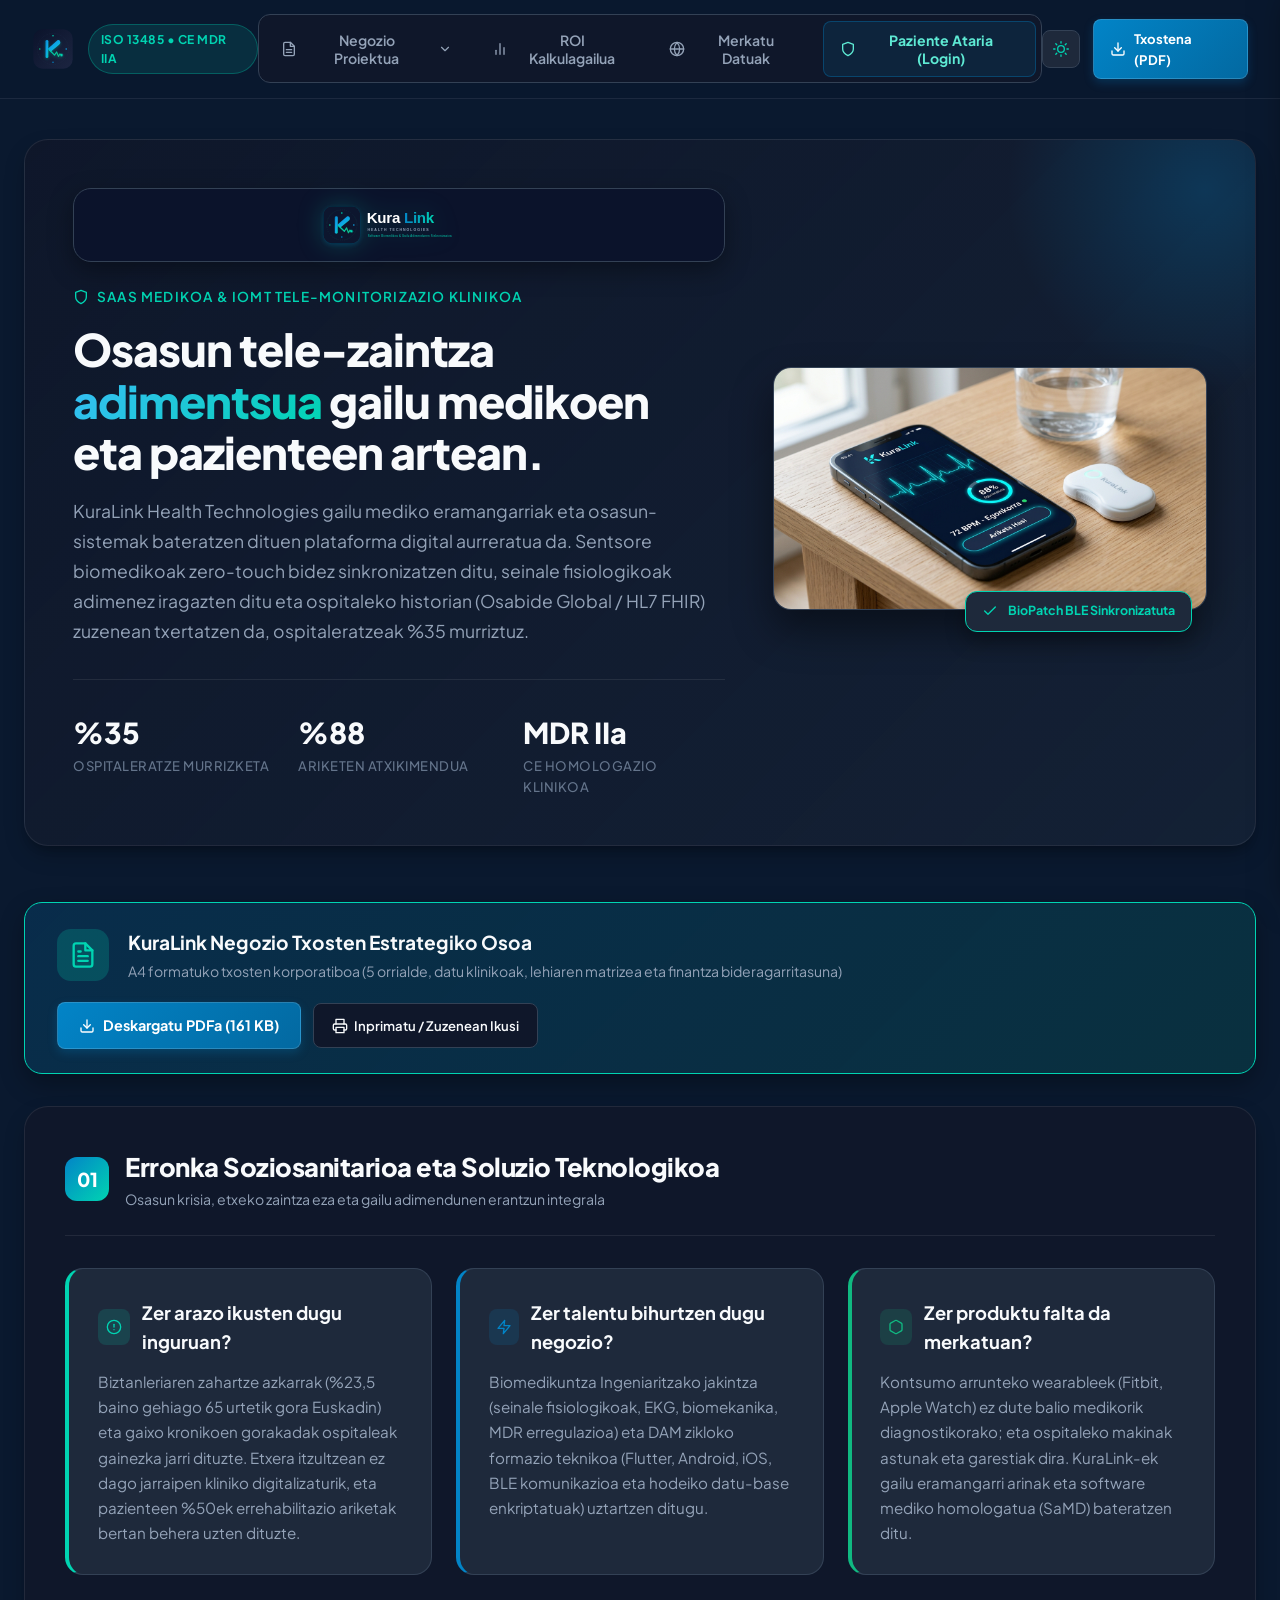
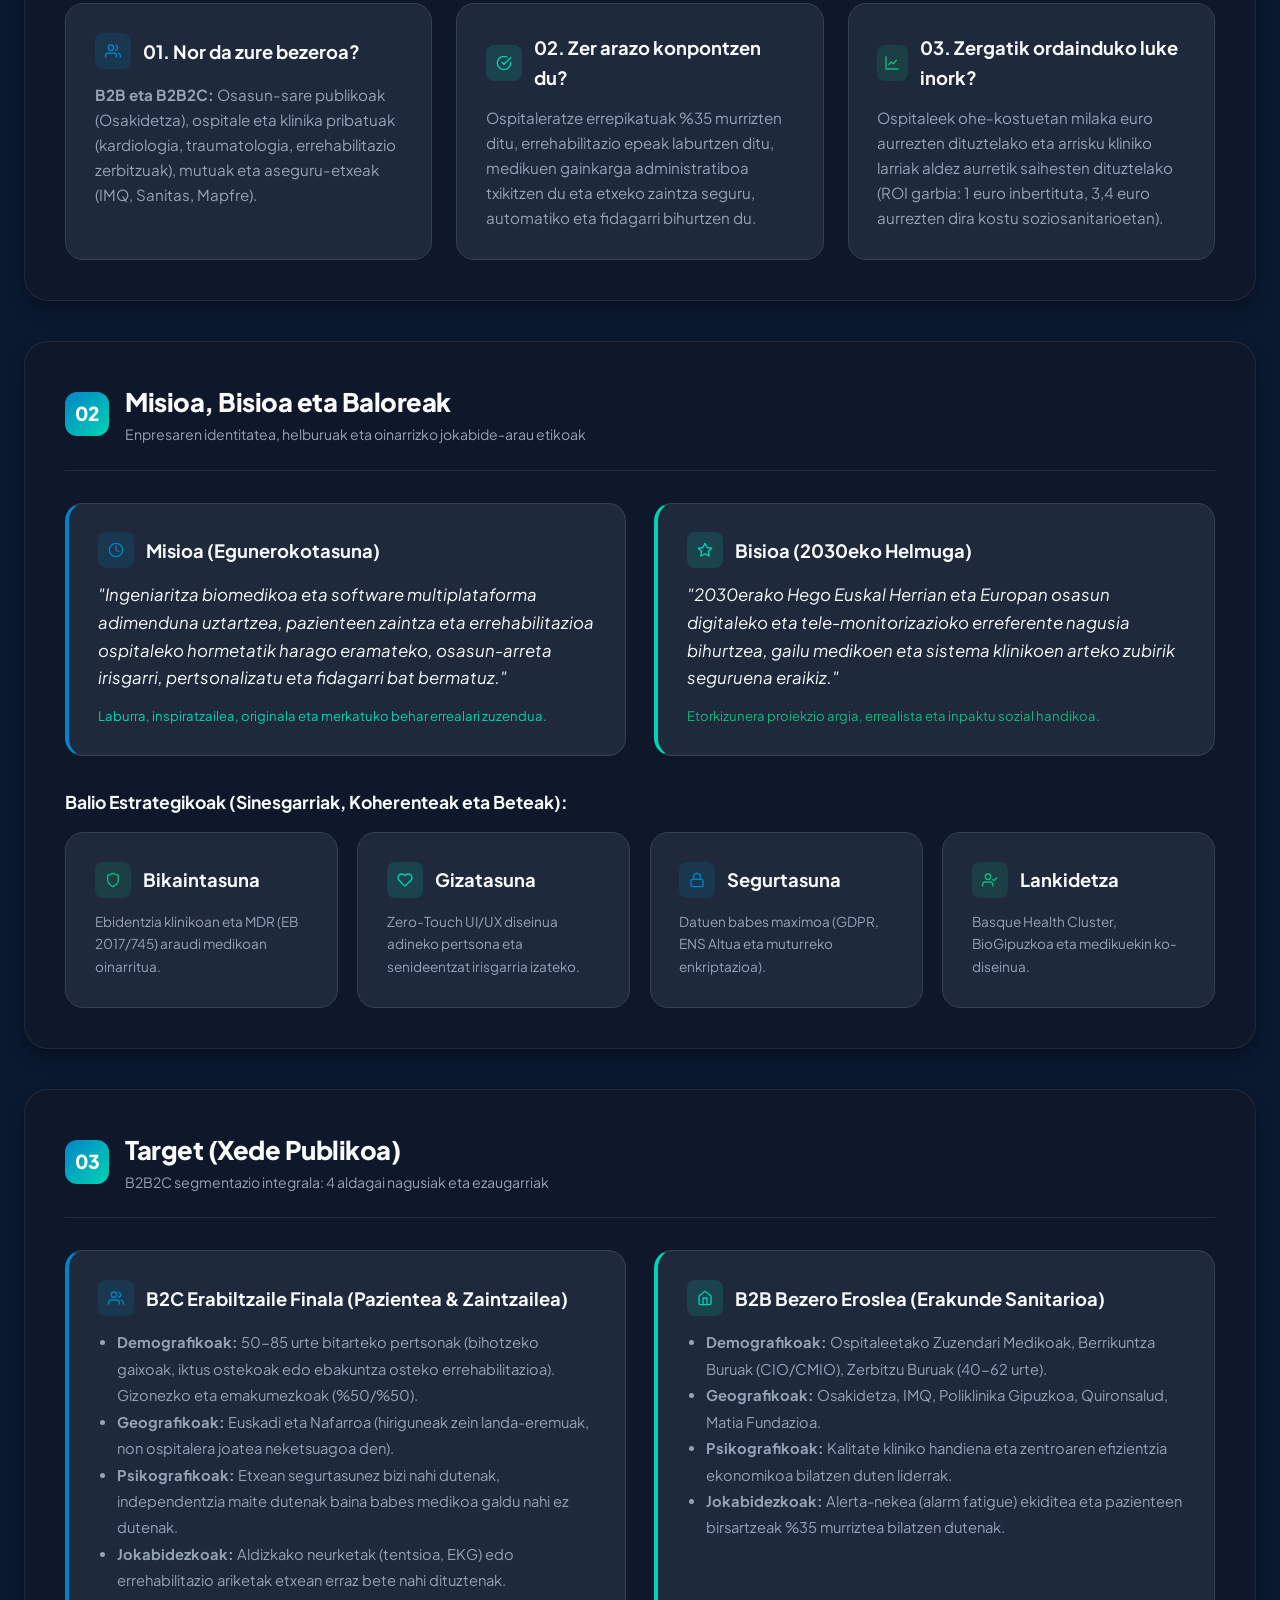
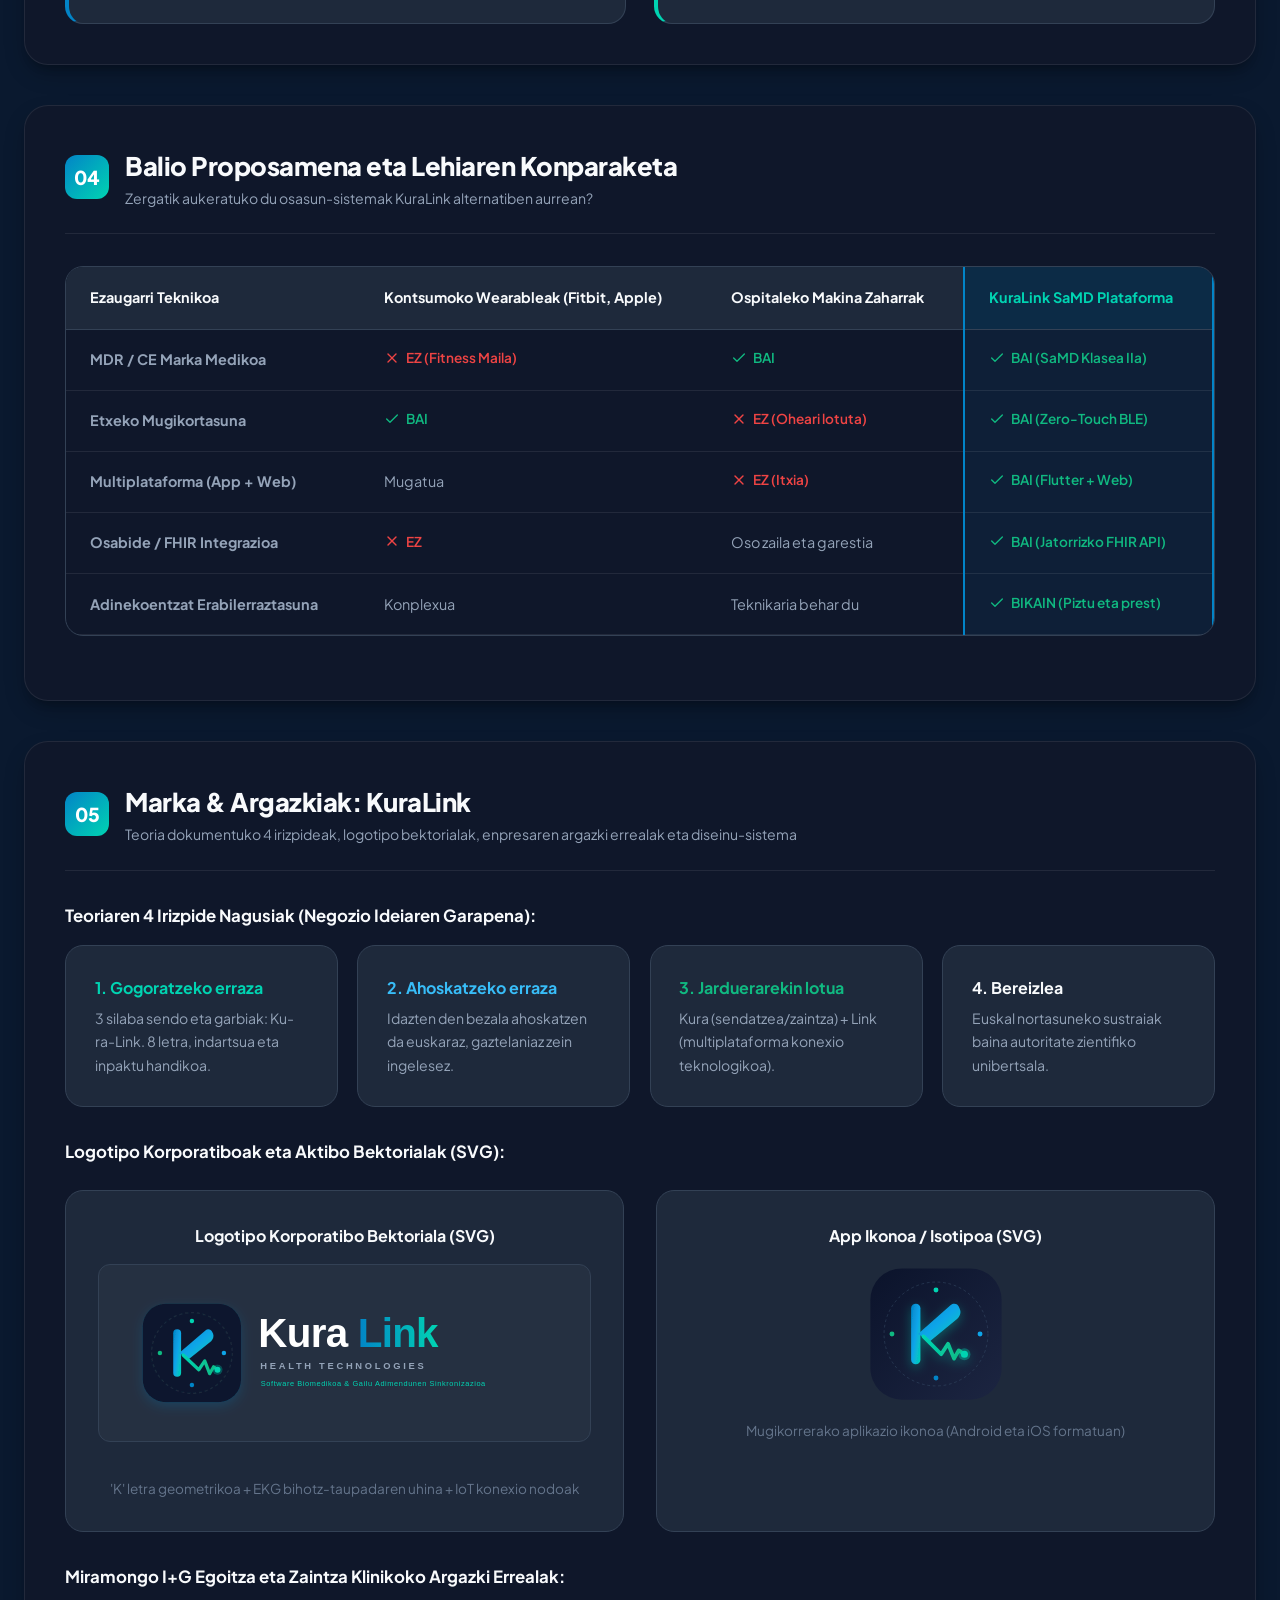
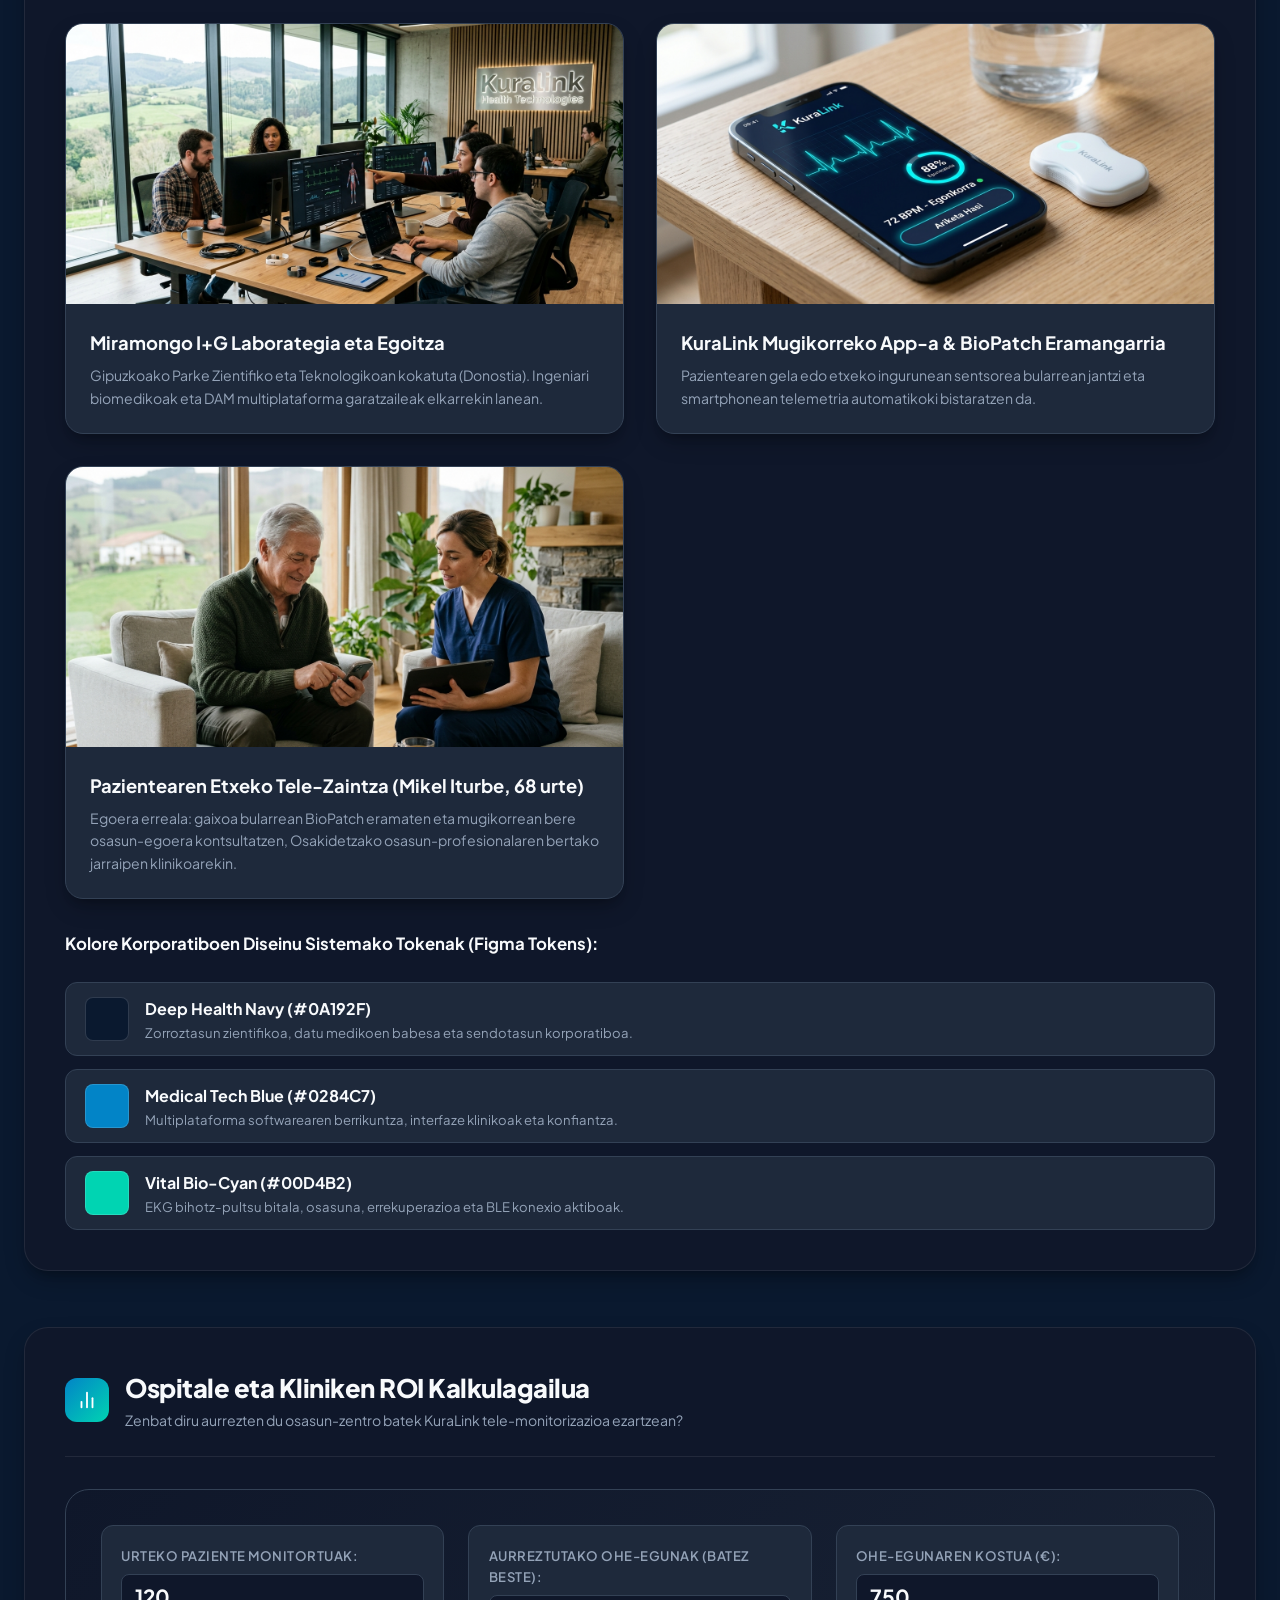
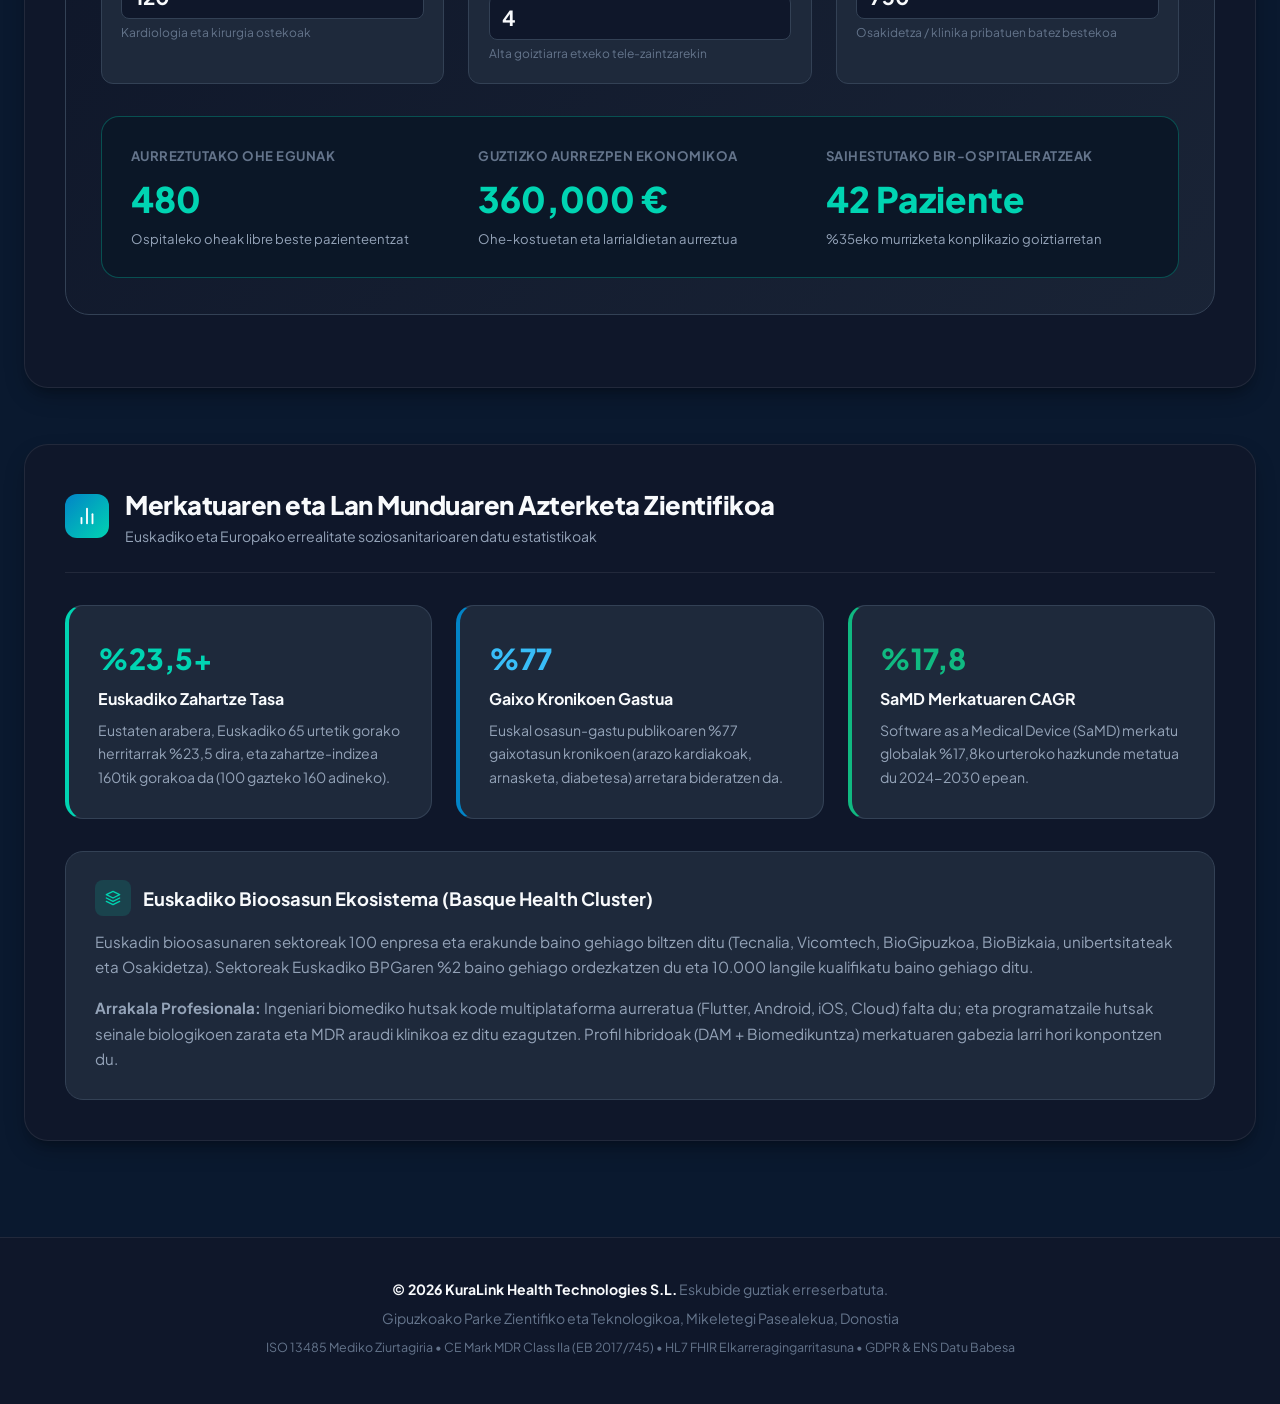
==== commit 945e5561: "feat: batu Marka eta Marka & Argazkiak 05. puntuan (bateratua)" ====
--- a/kuralink_web_app/index.html
+++ b/kuralink_web_app/index.html
@@ -150,15 +150,6 @@
           </svg>
           Merkatu Datuak
         </button>
-        <button class="nav-tab-btn" data-scroll="#sec-marka">
-          <svg class="svg-icon sm" viewBox="0 0 24 24">
-            <circle cx="12" cy="12" r="10"></circle>
-            <polygon
-              points="16.24 7.76 14.12 14.12 7.76 16.24 9.88 9.88 16.24 7.76"
-            ></polygon>
-          </svg>
-          Marka &amp; Argazkiak
-        </button>
         <button class="nav-tab-btn nav-patient-btn" id="navBtnPatientPortal" data-view="patient">
           <svg class="svg-icon sm" viewBox="0 0 24 24">
             <path d="M12 22s8-4 8-10V5l-8-3-8 3v7c0 6 8 10 8 10z"></path>
@@ -287,8 +278,8 @@
           >
             <span class="drawer-num">05</span>
             <div class="drawer-link-text">
-              <strong>Marka: KuraLink</strong>
-              <small>Izenaren garapena eta nortasuna</small>
+              <strong>Marka &amp; Argazkiak: KuraLink</strong>
+              <small>4 irizpideak, identitatea eta Miramongo egoitza</small>
             </div>
           </button>
         </div>
@@ -315,26 +306,12 @@
                 <circle cx="12" cy="12" r="10"></circle>
                 <line x1="2" y1="12" x2="22" y2="12"></line>
                 <path
-                  d="M12 2a15.3 15.3 0 0 1 4 10 15.3 15.3 0 0 1-4 10 15.3 15.3 0 0 1 4-10z"
+                  d="M12 2a15.3 15.3 0 0 1 4 10 15.3 15.3 0 0 1-4 10 15.3 15.3 0 0 1-4-10 15.3 15.3 0 0 1 4-10z"
                 ></path></svg
             ></span>
             <div class="drawer-link-text">
               <strong>Merkatu Datuak</strong>
               <small>Euskadiko zahartzea eta SaMD</small>
-            </div>
-          </button>
-
-          <button class="drawer-link-item" data-scroll="#sec-marka">
-            <span class="drawer-icon-box green"
-              ><svg class="svg-icon sm" viewBox="0 0 24 24">
-                <circle cx="12" cy="12" r="10"></circle>
-                <polygon
-                  points="16.24 7.76 14.12 14.12 7.76 16.24 9.88 9.88 16.24 7.76"
-                ></polygon></svg
-            ></span>
-            <div class="drawer-link-text">
-              <strong>Marka &amp; Egoitzako Argazkiak</strong>
-              <small>Miramongo laborategia eta logotipoak</small>
             </div>
           </button>
         </div>
@@ -446,16 +423,6 @@
           ></path>
         </svg>
         <span>Merkatua</span>
-        <span class="nav-active-dot"></span>
-      </button>
-      <button class="mobile-nav-btn" data-scroll="#sec-marka">
-        <svg class="svg-icon" viewBox="0 0 24 24">
-          <circle cx="12" cy="12" r="10"></circle>
-          <polygon
-            points="16.24 7.76 14.12 14.12 7.76 16.24 9.88 9.88 16.24 7.76"
-          ></polygon>
-        </svg>
-        <span>Marka</span>
         <span class="nav-active-dot"></span>
       </button>
     </nav>
@@ -1136,21 +1103,25 @@
           </div>
         </section>
 
-        <!-- 05: MARKA -->
+        <!-- 05: MARKA ETA ARGAZKIAK (BATERATUA) -->
         <section id="sec-kap-marka" class="section-card">
+          <span id="sec-marka" style="display: block; position: relative; top: -110px; visibility: hidden;"></span>
           <div class="section-head">
             <div class="section-head-left">
               <div class="section-number-badge">05</div>
               <div>
-                <h2>Marka: KuraLink</h2>
+                <h2>Marka &amp; Argazkiak: KuraLink</h2>
                 <p>
-                  Teoria dokumentuko 4 irizpideak eta identitate korporatiboa
+                  Teoria dokumentuko 4 irizpideak, logotipo bektorialak, enpresaren argazki errealak eta diseinu-sistema
                 </p>
               </div>
             </div>
           </div>
 
-          <div class="grid-4">
+          <h3 style="font-size: 1.05rem; color: var(--text-primary); margin: 0.5rem 0 1rem">
+            Teoriaren 4 Irizpide Nagusiak (Negozio Ideiaren Garapena):
+          </h3>
+          <div class="grid-4" style="margin-bottom: 2rem">
             <div class="info-card">
               <h4 style="color: var(--accent-cyan); margin-bottom: 0.4rem">
                 1. Gogoratzeko erraza
@@ -1186,6 +1157,154 @@
                 Euskal nortasuneko sustraiak baina autoritate zientifiko
                 unibertsala.
               </p>
+            </div>
+          </div>
+
+          <h3 style="font-size: 1.05rem; color: var(--text-primary); margin: 1.5rem 0 1rem">
+            Logotipo Korporatiboak eta Aktibo Bektorialak (SVG):
+          </h3>
+          <div class="brand-showcase-grid" style="margin-bottom: 2rem">
+            <div class="brand-asset-card">
+              <h4 style="color: var(--text-primary); margin-bottom: 1rem">
+                Logotipo Korporatibo Bektoriala (SVG)
+              </h4>
+              <img
+                src="assets/images/kuralink_logo.svg"
+                alt="KuraLink Logotipoa"
+                style="
+                  background: rgba(255, 255, 255, 0.03);
+                  padding: 1.5rem;
+                  border: 1px solid var(--surface-border);
+                "
+              />
+              <p
+                style="
+                  font-size: 0.85rem;
+                  color: var(--text-muted);
+                  margin-top: 0.8rem;
+                "
+              >
+                'K' letra geometrikoa + EKG bihotz-taupadaren uhina + IoT
+                konexio nodoak
+              </p>
+            </div>
+
+            <div class="brand-asset-card">
+              <h4 style="color: var(--text-primary); margin-bottom: 1rem">
+                App Ikonoa / Isotipoa (SVG)
+              </h4>
+              <img
+                src="assets/images/kuralink_icon.svg"
+                alt="KuraLink Ikonoa"
+                style="
+                  width: 140px;
+                  height: 140px;
+                  margin: 0 auto 1rem;
+                  display: block;
+                  border-radius: 32px;
+                "
+              />
+              <p style="font-size: 0.85rem; color: var(--text-muted)">
+                Mugikorrerako aplikazio ikonoa (Android eta iOS formatuan)
+              </p>
+            </div>
+          </div>
+
+          <h3 style="font-size: 1.05rem; color: var(--text-primary); margin: 1.5rem 0 1rem">
+            Miramongo I+G Egoitza eta Zaintza Klinikoko Argazki Errealak:
+          </h3>
+          <div class="photo-gallery" style="margin-bottom: 2rem">
+            <div class="photo-card">
+              <img
+                src="assets/images/kuralink_enpresa_irudia.jpg"
+                alt="Miramongo KuraLink Laborategia"
+              />
+              <div class="photo-card-info">
+                <h4>Miramongo I+G Laborategia eta Egoitza</h4>
+                <p>
+                  Gipuzkoako Parke Zientifiko eta Teknologikoan kokatuta
+                  (Donostia). Ingeniari biomedikoak eta DAM multiplataforma
+                  garatzaileak elkarrekin lanean.
+                </p>
+              </div>
+            </div>
+
+            <div class="photo-card">
+              <img
+                src="assets/images/kuralink_app_mockup.jpg"
+                alt="KuraLink Aplikazioa eta BioPatch Sentsorea"
+              />
+              <div class="photo-card-info">
+                <h4>KuraLink Mugikorreko App-a &amp; BioPatch Eramangarria</h4>
+                <p>
+                  Pazientearen gela edo etxeko ingurunean sentsorea bularrean
+                  jantzi eta smartphonean telemetria automatikoki bistaratzen
+                  da.
+                </p>
+              </div>
+            </div>
+
+            <div class="photo-card">
+              <img
+                src="assets/images/kuralink_pazientea_etxean.jpg"
+                alt="Pazientearen Etxeko Tele-Zaintza Zuzenekoa"
+              />
+              <div class="photo-card-info">
+                <h4>Pazientearen Etxeko Tele-Zaintza (Mikel Iturbe, 68 urte)</h4>
+                <p>
+                  Egoera erreala: gaixoa bularrean BioPatch eramaten eta mugikorrean bere osasun-egoera kontsultatzen, Osakidetzako osasun-profesionalaren bertako jarraipen klinikoarekin.
+                </p>
+              </div>
+            </div>
+          </div>
+
+          <h3
+            style="
+              font-size: 1.05rem;
+              color: var(--text-primary);
+              margin: 1.5rem 0 1rem;
+            "
+          >
+            Kolore Korporatiboen Diseinu Sistemako Tokenak (Figma Tokens):
+          </h3>
+          <div class="swatches-list">
+            <div class="color-swatch-row">
+              <div class="swatch-square" style="background: #0a192f"></div>
+              <div>
+                <strong style="color: var(--text-primary)"
+                  >Deep Health Navy (#0A192F)</strong
+                >
+                <p style="font-size: 0.82rem; color: var(--text-secondary)">
+                  Zorroztasun zientifikoa, datu medikoen babesa eta sendotasun
+                  korporatiboa.
+                </p>
+              </div>
+            </div>
+
+            <div class="color-swatch-row">
+              <div class="swatch-square" style="background: #0284c7"></div>
+              <div>
+                <strong style="color: var(--text-primary)"
+                  >Medical Tech Blue (#0284C7)</strong
+                >
+                <p style="font-size: 0.82rem; color: var(--text-secondary)">
+                  Multiplataforma softwarearen berrikuntza, interfaze klinikoak
+                  eta konfiantza.
+                </p>
+              </div>
+            </div>
+
+            <div class="color-swatch-row">
+              <div class="swatch-square" style="background: #00d4b2"></div>
+              <div>
+                <strong style="color: var(--text-primary)"
+                  >Vital Bio-Cyan (#00D4B2)</strong
+                >
+                <p style="font-size: 0.82rem; color: var(--text-secondary)">
+                  EKG bihotz-pultsu bitala, osasuna, errekuperazioa eta BLE
+                  konexio aktiboak.
+                </p>
+              </div>
             </div>
           </div>
         </section>
@@ -1438,175 +1557,6 @@
               MDR araudi klinikoa ez ditu ezagutzen. Profil hibridoak (DAM +
               Biomedikuntza) merkatuaren gabezia larri hori konpontzen du.
             </p>
-          </div>
-        </section>
-      </section>
-
-      <!-- ====================================================================
-         TAB 5: MARKA, IDENTITATEA ETA ARGAZKI ERREALAK
-         ==================================================================== -->
-      <section id="sec-marka" class="landing-section">
-        <section class="section-card">
-          <div class="section-head">
-            <div class="section-head-left">
-              <div class="section-number-badge">
-                <svg class="svg-icon md" viewBox="0 0 24 24">
-                  <circle cx="12" cy="12" r="10"></circle>
-                  <polygon
-                    points="16.24 7.76 14.12 14.12 7.76 16.24 9.88 9.88 16.24 7.76"
-                  ></polygon>
-                </svg>
-              </div>
-              <div>
-                <h2>Marka, Identitate Bisuala eta Enpresaren Irudi Errealak</h2>
-                <p>
-                  KuraLink Health Technologies: Diseinu sistema, logotipo
-                  bektorialak eta Miramongo egoitza
-                </p>
-              </div>
-            </div>
-          </div>
-
-          <div class="brand-showcase-grid">
-            <div class="brand-asset-card">
-              <h4 style="color: var(--text-primary); margin-bottom: 1rem">
-                Logotipo Korporatibo Bektoriala (SVG)
-              </h4>
-              <img
-                src="assets/images/kuralink_logo.svg"
-                alt="KuraLink Logotipoa"
-                style="
-                  background: rgba(255, 255, 255, 0.03);
-                  padding: 1.5rem;
-                  border: 1px solid var(--surface-border);
-                "
-              />
-              <p
-                style="
-                  font-size: 0.85rem;
-                  color: var(--text-muted);
-                  margin-top: 0.8rem;
-                "
-              >
-                'K' letra geometrikoa + EKG bihotz-taupadaren uhina + IoT
-                konexio nodoak
-              </p>
-            </div>
-
-            <div class="brand-asset-card">
-              <h4 style="color: var(--text-primary); margin-bottom: 1rem">
-                App Ikonoa / Isotipoa (SVG)
-              </h4>
-              <img
-                src="assets/images/kuralink_icon.svg"
-                alt="KuraLink Ikonoa"
-                style="
-                  width: 140px;
-                  height: 140px;
-                  margin: 0 auto 1rem;
-                  display: block;
-                  border-radius: 32px;
-                "
-              />
-              <p style="font-size: 0.85rem; color: var(--text-muted)">
-                Mugikorrerako aplikazio ikonoa (Android eta iOS formatuan)
-              </p>
-            </div>
-          </div>
-
-          <div class="photo-gallery">
-            <div class="photo-card">
-              <img
-                src="assets/images/kuralink_enpresa_irudia.jpg"
-                alt="Miramongo KuraLink Laborategia"
-              />
-              <div class="photo-card-info">
-                <h4>Miramongo I+G Laborategia eta Egoitza</h4>
-                <p>
-                  Gipuzkoako Parke Zientifiko eta Teknologikoan kokatuta
-                  (Donostia). Ingeniari biomedikoak eta DAM multiplataforma
-                  garatzaileak elkarrekin lanean.
-                </p>
-              </div>
-            </div>
-
-            <div class="photo-card">
-              <img
-                src="assets/images/kuralink_app_mockup.jpg"
-                alt="KuraLink Aplikazioa eta BioPatch Sentsorea"
-              />
-              <div class="photo-card-info">
-                <h4>KuraLink Mugikorreko App-a &amp; BioPatch Eramangarria</h4>
-                <p>
-                  Pazientearen gela edo etxeko ingurunean sentsorea bularrean
-                  jantzi eta smartphonean telemetria automatikoki bistaratzen
-                  da.
-                </p>
-              </div>
-            </div>
-
-            <div class="photo-card">
-              <img
-                src="assets/images/kuralink_pazientea_etxean.jpg"
-                alt="Pazientearen Etxeko Tele-Zaintza Zuzenekoa"
-              />
-              <div class="photo-card-info">
-                <h4>Pazientearen Etxeko Tele-Zaintza (Mikel Iturbe, 68 urte)</h4>
-                <p>
-                  Egoera erreala: gaixoa bularrean BioPatch eramaten eta mugikorrean bere osasun-egoera kontsultatzen, Osakidetzako osasun-profesionalaren bertako jarraipen klinikoarekin.
-                </p>
-              </div>
-            </div>
-          </div>
-
-          <h3
-            style="
-              font-size: 1.1rem;
-              color: var(--text-primary);
-              margin: 2rem 0 1rem;
-            "
-          >
-            Kolore Korporatiboen Diseinu Sistemako Tokenak (Figma Tokens):
-          </h3>
-          <div class="swatches-list">
-            <div class="color-swatch-row">
-              <div class="swatch-square" style="background: #0a192f"></div>
-              <div>
-                <strong style="color: var(--text-primary)"
-                  >Deep Health Navy (#0A192F)</strong
-                >
-                <p style="font-size: 0.82rem; color: var(--text-secondary)">
-                  Zorroztasun zientifikoa, datu medikoen babesa eta sendotasun
-                  korporatiboa.
-                </p>
-              </div>
-            </div>
-
-            <div class="color-swatch-row">
-              <div class="swatch-square" style="background: #0284c7"></div>
-              <div>
-                <strong style="color: var(--text-primary)"
-                  >Medical Tech Blue (#0284C7)</strong
-                >
-                <p style="font-size: 0.82rem; color: var(--text-secondary)">
-                  Multiplataforma softwarearen berrikuntza, interfaze klinikoak
-                  eta konfiantza.
-                </p>
-              </div>
-            </div>
-
-            <div class="color-swatch-row">
-              <div class="swatch-square" style="background: #00d4b2"></div>
-              <div>
-                <strong style="color: var(--text-primary)"
-                  >Vital Bio-Cyan (#00D4B2)</strong
-                >
-                <p style="font-size: 0.82rem; color: var(--text-secondary)">
-                  EKG bihotz-pultsu bitala, osasuna, errekuperazioa eta BLE
-                  konexio aktiboak.
-                </p>
-              </div>
-            </div>
           </div>
         </section>
       </section>
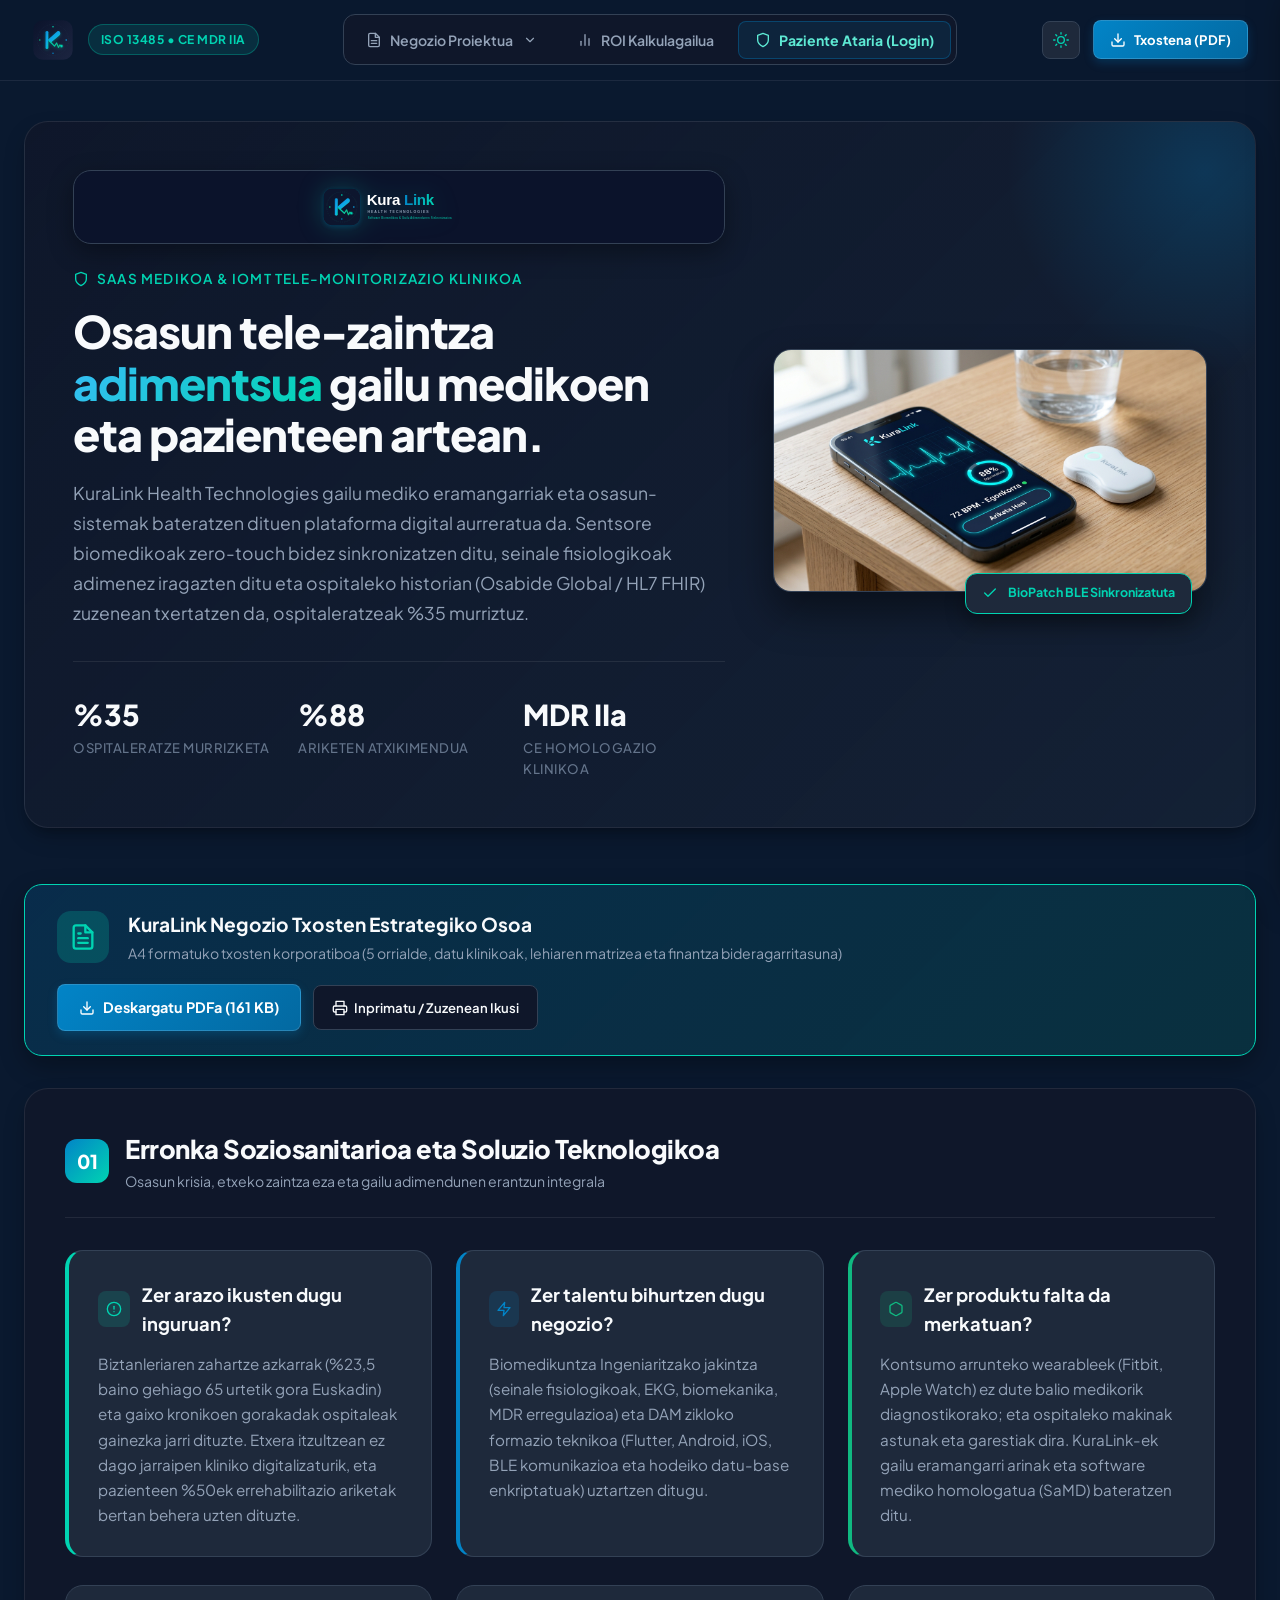
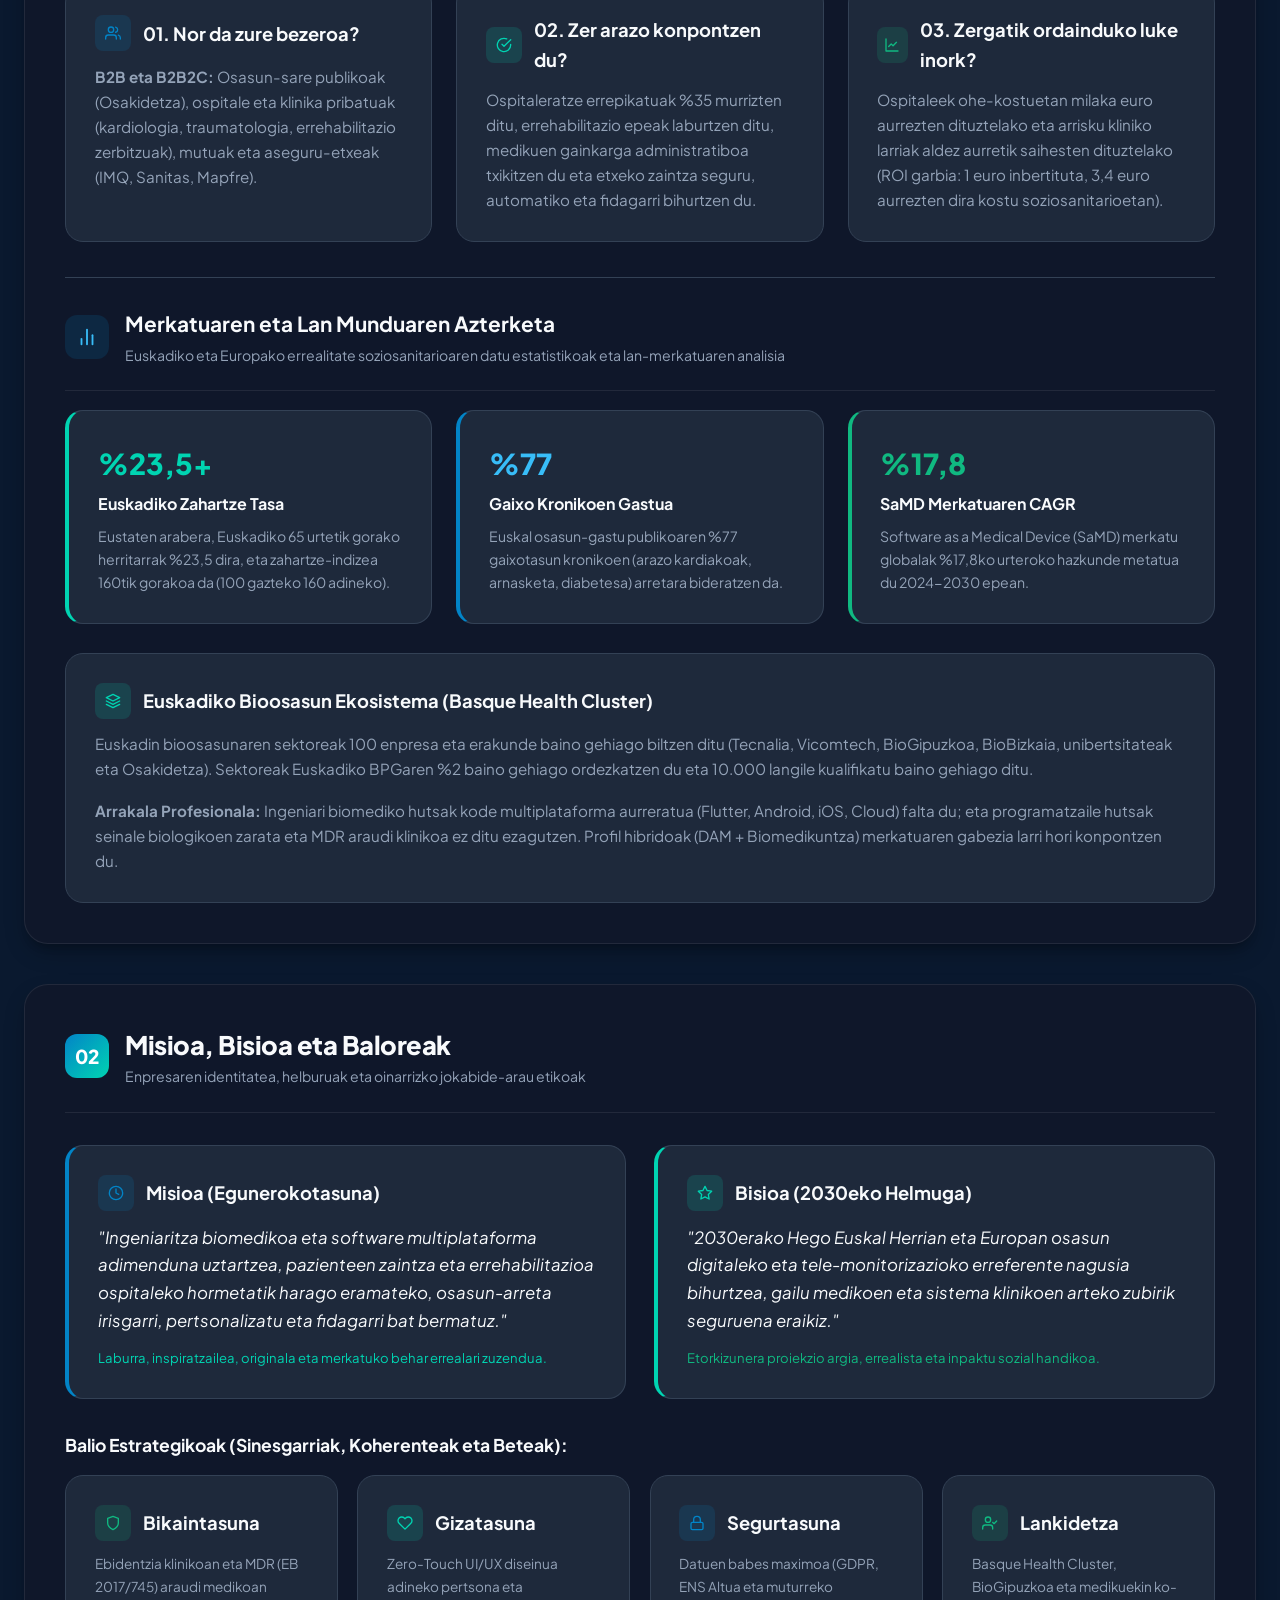
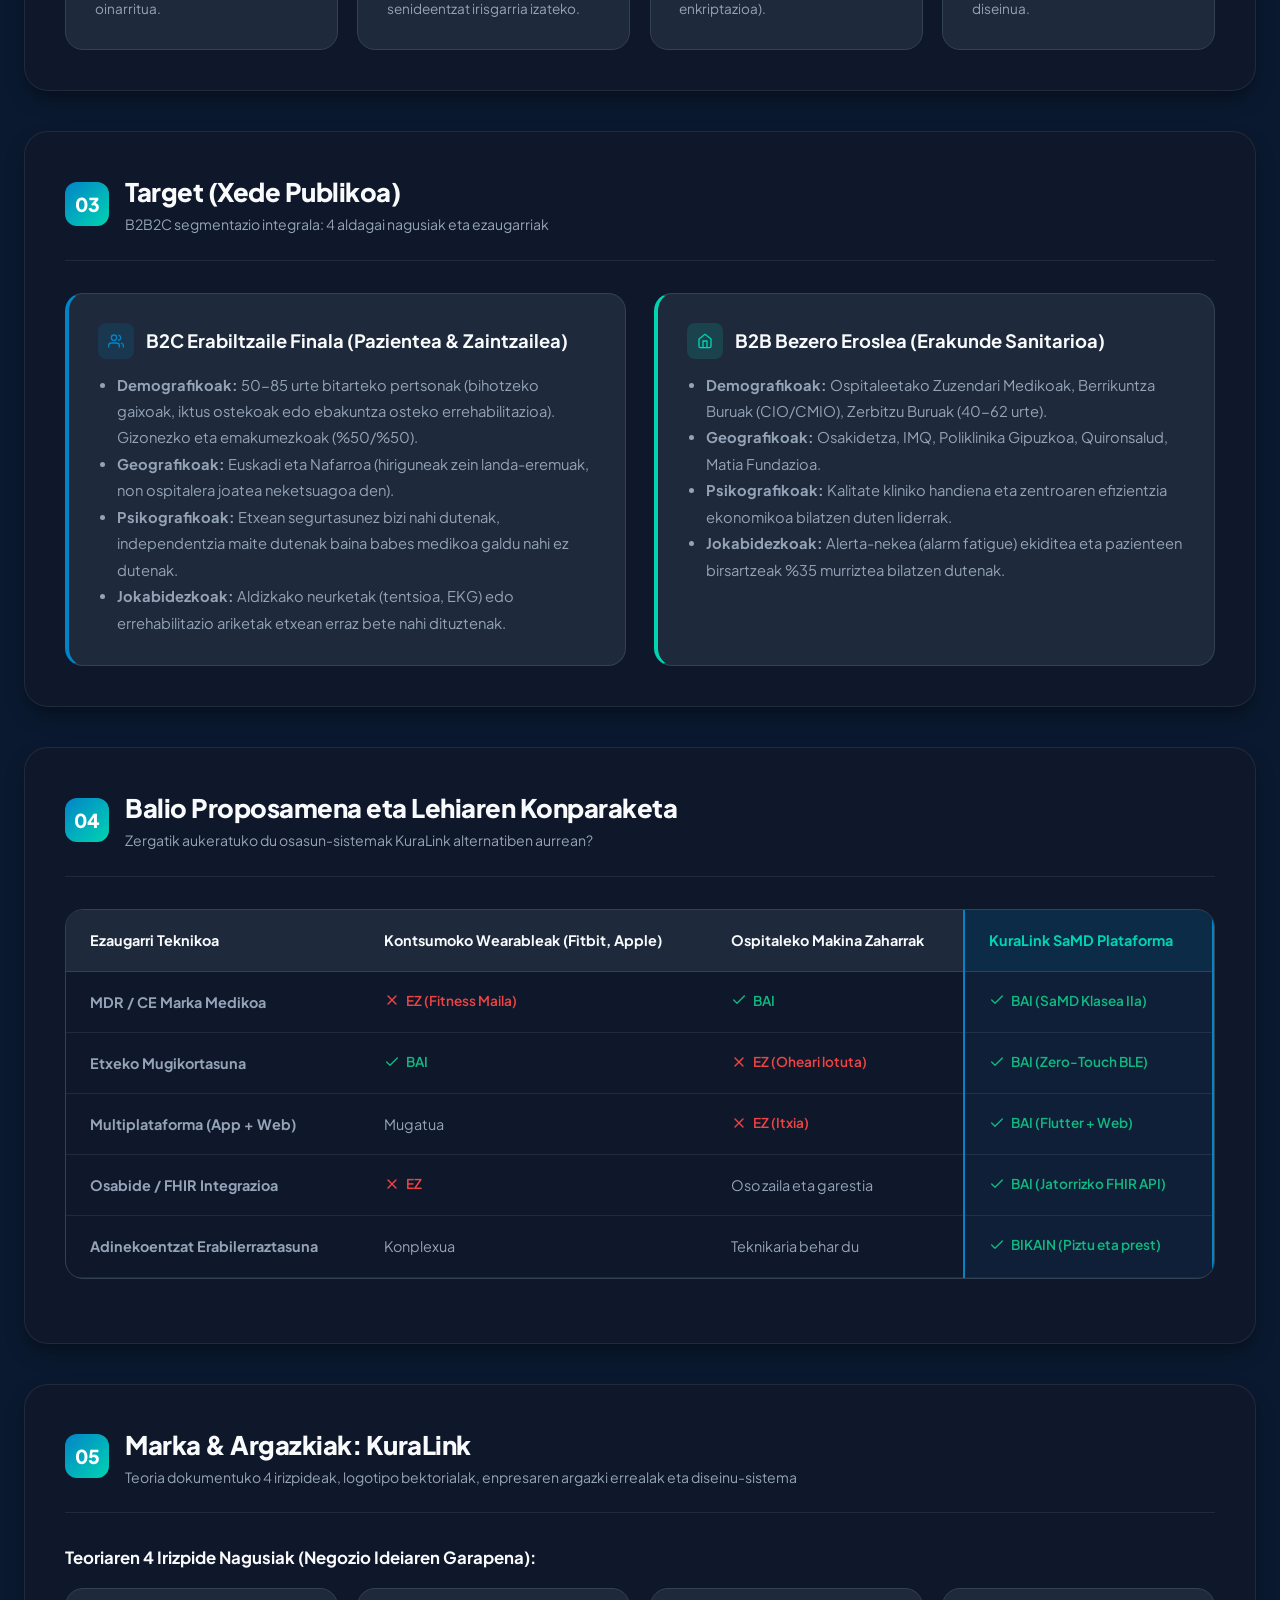
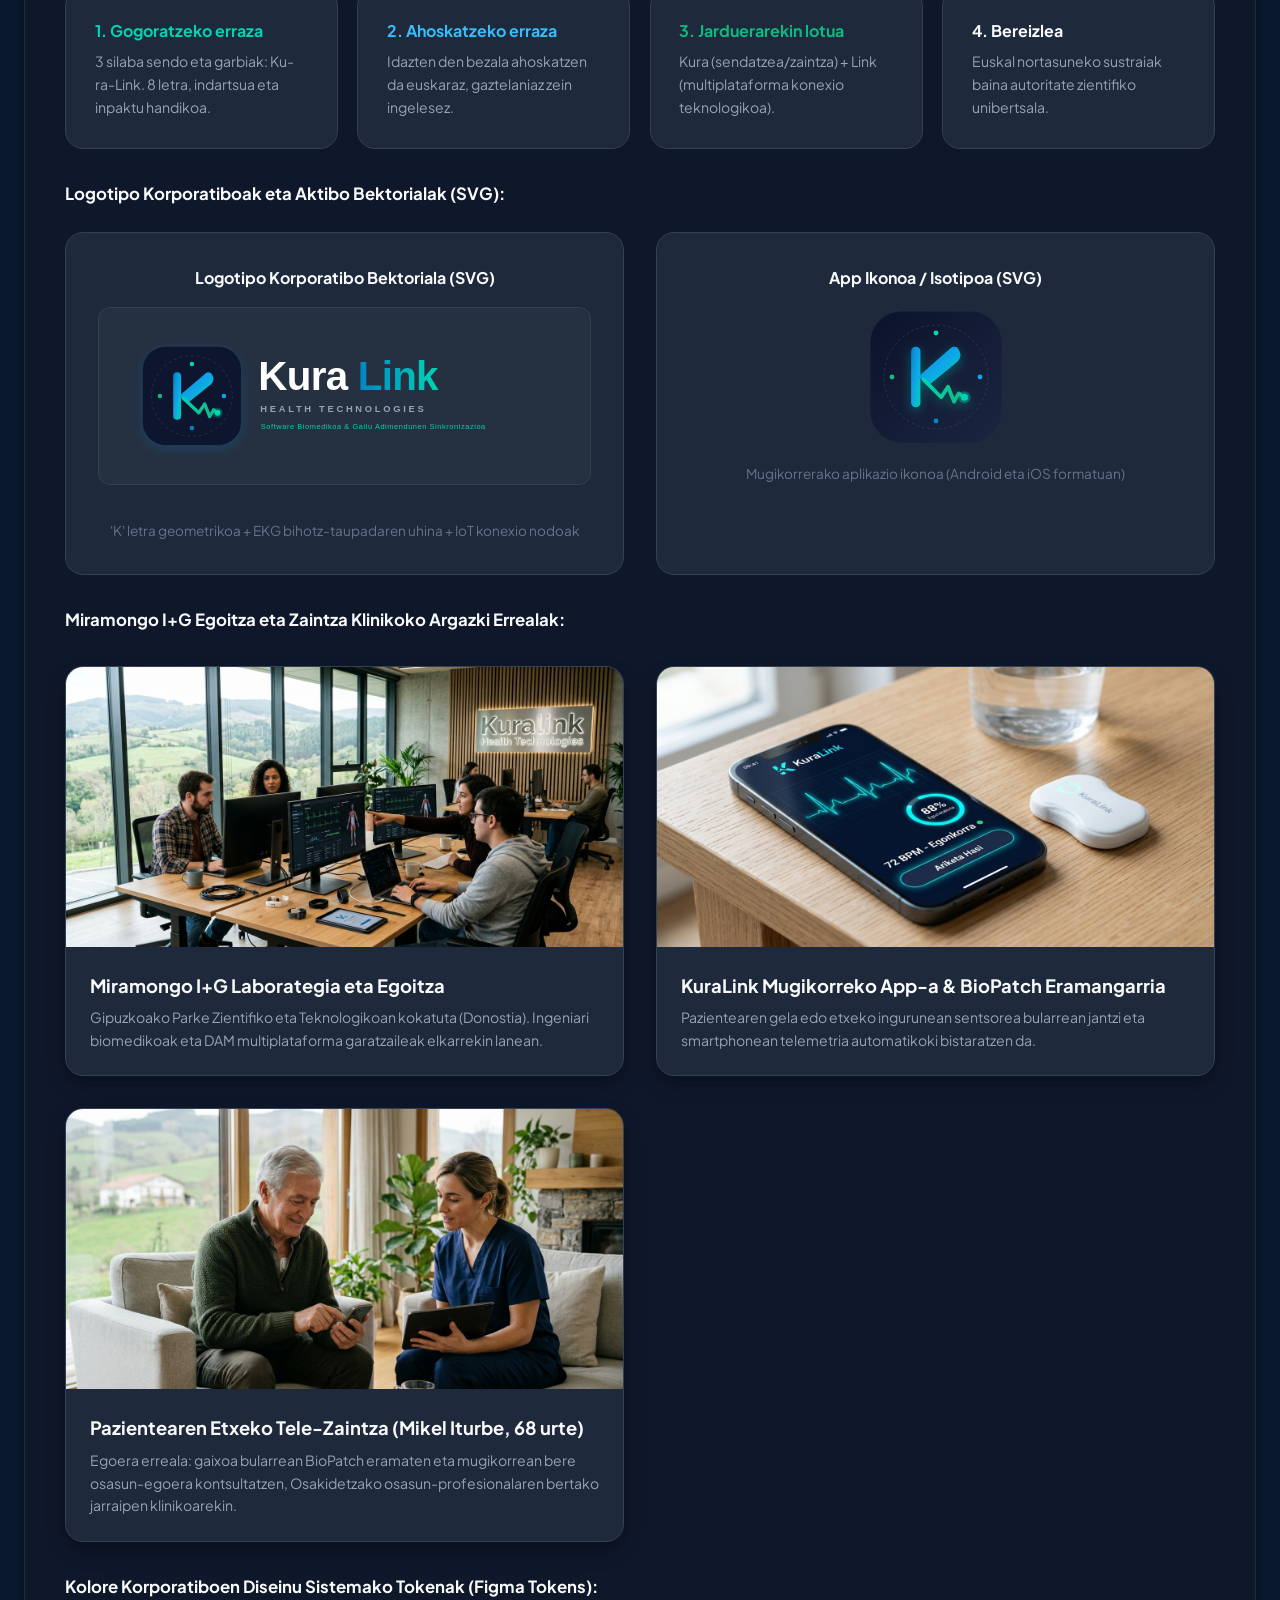
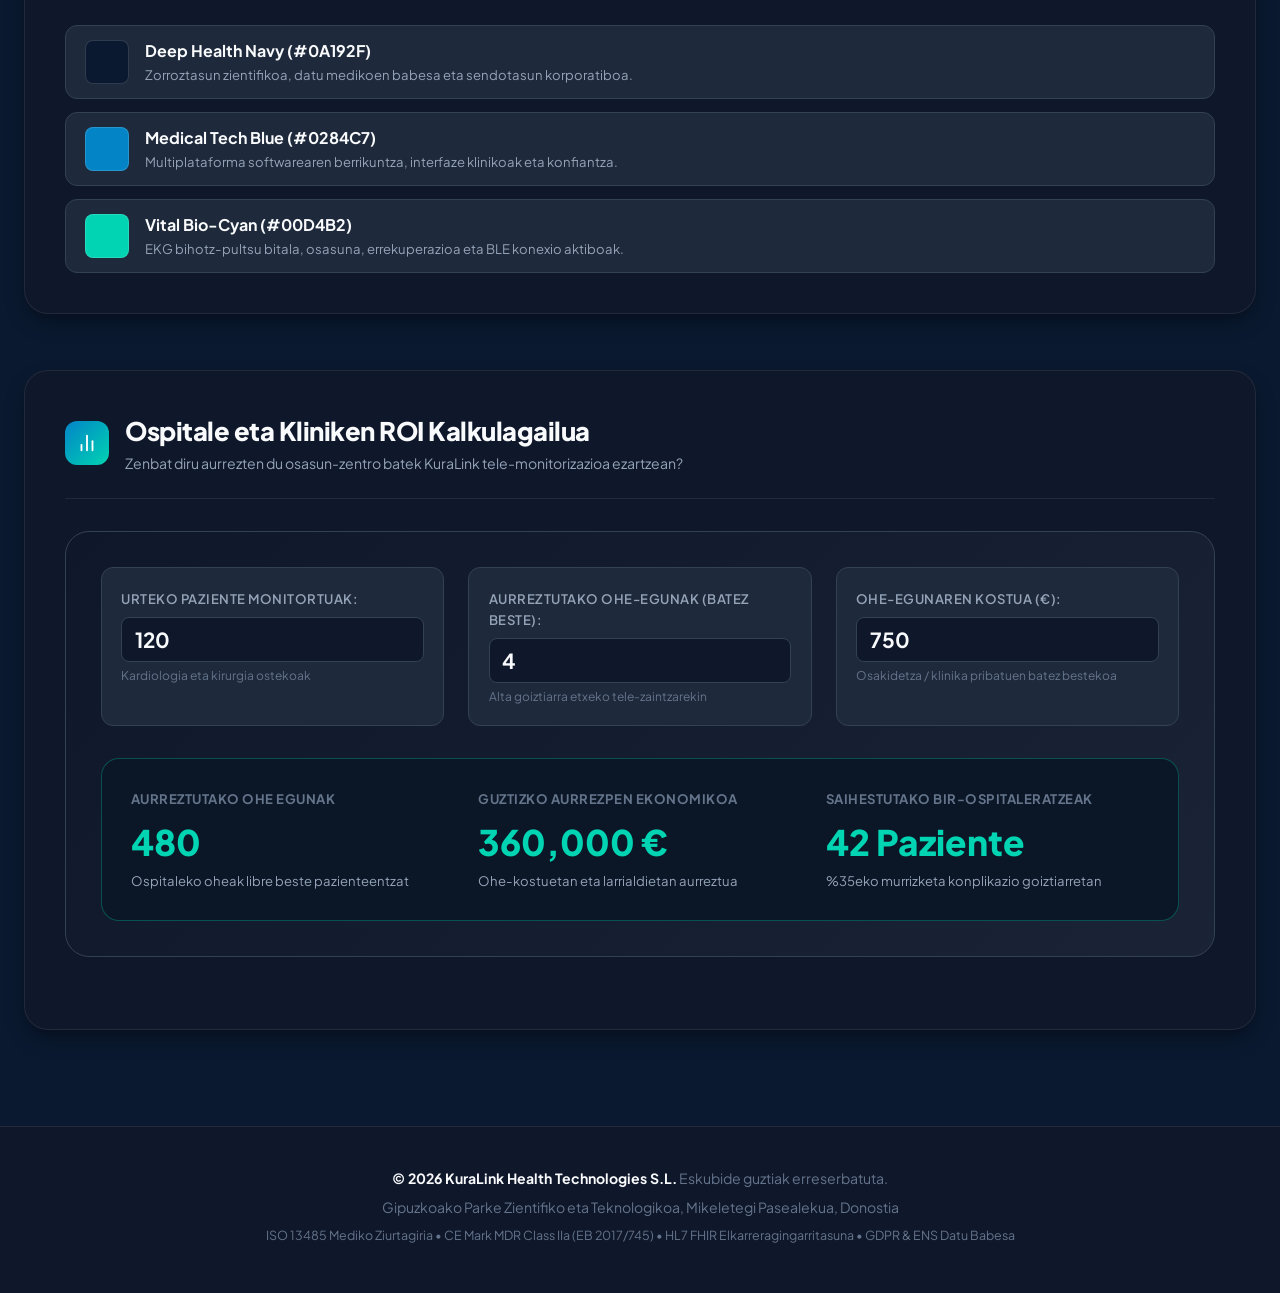
==== commit 14d6e8a5: "feat: gehitu Merkatuaren eta Lan Munduaren Azterketa 01 atalean eta ezabatu atal solte bikoiztua" ====
--- a/kuralink_web_app/index.html
+++ b/kuralink_web_app/index.html
@@ -77,8 +77,8 @@
               >
                 <span class="dropdown-num-badge">01</span>
                 <div class="dropdown-item-text">
-                  <strong>Erronka Soziosanitarioa eta Soluzio Teknologikoa</strong>
-                  <small>Osasun krisia, etxeko zaintza eza eta soluzio integrala</small>
+                  <strong>Erronka Soziosanitarioa eta Merkatuaren Azterketa</strong>
+                  <small>Osasun krisia, merkatuaren datuak eta soluzio integrala</small>
                 </div>
               </button>
 
@@ -139,16 +139,6 @@
             <line x1="6" y1="20" x2="6" y2="14"></line>
           </svg>
           ROI Kalkulagailua
-        </button>
-        <button class="nav-tab-btn" data-scroll="#sec-merkatua">
-          <svg class="svg-icon sm" viewBox="0 0 24 24">
-            <circle cx="12" cy="12" r="10"></circle>
-            <line x1="2" y1="12" x2="22" y2="12"></line>
-            <path
-              d="M12 2a15.3 15.3 0 0 1 4 10 15.3 15.3 0 0 1-4 10 15.3 15.3 0 0 1-4-10 15.3 15.3 0 0 1 4-10z"
-            ></path>
-          </svg>
-          Merkatu Datuak
         </button>
         <button class="nav-tab-btn nav-patient-btn" id="navBtnPatientPortal" data-view="patient">
           <svg class="svg-icon sm" viewBox="0 0 24 24">
@@ -234,8 +224,8 @@
           >
             <span class="drawer-num">01</span>
             <div class="drawer-link-text">
-              <strong>Arazoa eta Irtenbidea</strong>
-              <small>Saturazioa eta zaintza biomedikoa</small>
+              <strong>Arazoa &amp; Merkatuaren Azterketa</strong>
+              <small>Saturazioa, datu demografikoak eta zaintza</small>
             </div>
           </button>
 
@@ -297,21 +287,6 @@
             <div class="drawer-link-text">
               <strong>ROI Kalkulagailua</strong>
               <small>Ospitaleen aurrezpen ekonomikoa</small>
-            </div>
-          </button>
-
-          <button class="drawer-link-item" data-scroll="#sec-merkatua">
-            <span class="drawer-icon-box blue"
-              ><svg class="svg-icon sm" viewBox="0 0 24 24">
-                <circle cx="12" cy="12" r="10"></circle>
-                <line x1="2" y1="12" x2="22" y2="12"></line>
-                <path
-                  d="M12 2a15.3 15.3 0 0 1 4 10 15.3 15.3 0 0 1-4 10 15.3 15.3 0 0 1-4-10 15.3 15.3 0 0 1 4-10z"
-                ></path></svg
-            ></span>
-            <div class="drawer-link-text">
-              <strong>Merkatu Datuak</strong>
-              <small>Euskadiko zahartzea eta SaMD</small>
             </div>
           </button>
         </div>
@@ -414,17 +389,6 @@
         <span>ROI</span>
         <span class="nav-active-dot"></span>
       </button>
-      <button class="mobile-nav-btn" data-scroll="#sec-merkatua">
-        <svg class="svg-icon" viewBox="0 0 24 24">
-          <circle cx="12" cy="12" r="10"></circle>
-          <line x1="2" y1="12" x2="22" y2="12"></line>
-          <path
-            d="M12 2a15.3 15.3 0 0 1 4 10 15.3 15.3 0 0 1-4 10 15.3 15.3 0 0 1-4-10 15.3 15.3 0 0 1 4-10z"
-          ></path>
-        </svg>
-        <span>Merkatua</span>
-        <span class="nav-active-dot"></span>
-      </button>
     </nav>
 
     <!-- Main Container -->
@@ -693,6 +657,153 @@
                 arrisku kliniko larriak aldez aurretik saihesten dituztelako
                 (ROI garbia: 1 euro inbertituta, 3,4 euro aurrezten dira kostu
                 soziosanitarioetan).
+              </p>
+            </div>
+          </div>
+
+          <!-- Merkatuaren eta Lan Munduaren Azterketa (Gehitua 01 atalean) -->
+          <span id="sec-merkatua" style="display: block; position: relative; top: -110px; visibility: hidden;"></span>
+          <div style="margin-top: 2.2rem; padding-top: 1.8rem; border-top: 1px solid var(--surface-border)">
+            <div class="section-head" style="margin-bottom: 1.2rem">
+              <div class="section-head-left">
+                <div
+                  class="section-number-badge"
+                  style="
+                    background: rgba(2, 132, 199, 0.15);
+                    border-color: var(--tech-blue-light);
+                    color: var(--tech-blue-light);
+                  "
+                >
+                  <svg class="svg-icon md" viewBox="0 0 24 24">
+                    <line x1="18" y1="20" x2="18" y2="10"></line>
+                    <line x1="12" y1="20" x2="12" y2="4"></line>
+                    <line x1="6" y1="20" x2="6" y2="14"></line>
+                  </svg>
+                </div>
+                <div>
+                  <h3
+                    style="
+                      font-size: 1.3rem;
+                      font-weight: 700;
+                      color: var(--text-primary);
+                      margin-bottom: 0.2rem;
+                    "
+                  >
+                    Merkatuaren eta Lan Munduaren Azterketa
+                  </h3>
+                  <p style="font-size: 0.88rem; color: var(--text-secondary)">
+                    Euskadiko eta Europako errealitate soziosanitarioaren datu
+                    estatistikoak eta lan-merkatuaren analisia
+                  </p>
+                </div>
+              </div>
+            </div>
+
+            <div class="grid-3" style="margin-bottom: 1.8rem">
+              <div class="info-card accent-border">
+                <h4
+                  style="
+                    color: var(--accent-cyan);
+                    font-size: 1.8rem;
+                    font-weight: 800;
+                    margin-bottom: 0.3rem;
+                  "
+                >
+                  %23,5+
+                </h4>
+                <h5
+                  style="
+                    color: var(--text-primary);
+                    font-size: 1rem;
+                    margin-bottom: 0.5rem;
+                  "
+                >
+                  Euskadiko Zahartze Tasa
+                </h5>
+                <p style="font-size: 0.88rem">
+                  Eustaten arabera, Euskadiko 65 urtetik gorako herritarrak %23,5
+                  dira, eta zahartze-indizea 160tik gorakoa da (100 gazteko 160
+                  adineko).
+                </p>
+              </div>
+
+              <div class="info-card blue-border">
+                <h4
+                  style="
+                    color: var(--tech-blue-light);
+                    font-size: 1.8rem;
+                    font-weight: 800;
+                    margin-bottom: 0.3rem;
+                  "
+                >
+                  %77
+                </h4>
+                <h5
+                  style="
+                    color: var(--text-primary);
+                    font-size: 1rem;
+                    margin-bottom: 0.5rem;
+                  "
+                >
+                  Gaixo Kronikoen Gastua
+                </h5>
+                <p style="font-size: 0.88rem">
+                  Euskal osasun-gastu publikoaren %77 gaixotasun kronikoen (arazo
+                  kardiakoak, arnasketa, diabetesa) arretara bideratzen da.
+                </p>
+              </div>
+
+              <div class="info-card green-border">
+                <h4
+                  style="
+                    color: var(--accent-green);
+                    font-size: 1.8rem;
+                    font-weight: 800;
+                    margin-bottom: 0.3rem;
+                  "
+                >
+                  %17,8
+                </h4>
+                <h5
+                  style="
+                    color: var(--text-primary);
+                    font-size: 1rem;
+                    margin-bottom: 0.5rem;
+                  "
+                >
+                  SaMD Merkatuaren CAGR
+                </h5>
+                <p style="font-size: 0.88rem">
+                  Software as a Medical Device (SaMD) merkatu globalak %17,8ko
+                  urteroko hazkunde metatua du 2024-2030 epean.
+                </p>
+              </div>
+            </div>
+
+            <div class="info-card">
+              <div class="card-icon-title">
+                <div class="icon-box cyan">
+                  <svg class="svg-icon sm" viewBox="0 0 24 24">
+                    <polygon points="12 2 2 7 12 12 22 7 12 2"></polygon>
+                    <polyline points="2 17 12 22 22 17"></polyline>
+                    <polyline points="2 12 12 17 22 12"></polyline>
+                  </svg>
+                </div>
+                <h3>Euskadiko Bioosasun Ekosistema (Basque Health Cluster)</h3>
+              </div>
+              <p style="margin-bottom: 1rem">
+                Euskadin bioosasunaren sektoreak 100 enpresa eta erakunde baino
+                gehiago biltzen ditu (Tecnalia, Vicomtech, BioGipuzkoa,
+                BioBizkaia, unibertsitateak eta Osakidetza). Sektoreak Euskadiko
+                BPGaren %2 baino gehiago ordezkatzen du eta 10.000 langile
+                kualifikatu baino gehiago ditu.
+              </p>
+              <p>
+                <strong>Arrakala Profesionala:</strong> Ingeniari biomediko hutsak
+                kode multiplataforma aurreratua (Flutter, Android, iOS, Cloud)
+                falta du; eta programatzaile hutsak seinale biologikoen zarata eta
+                MDR araudi klinikoa ez ditu ezagutzen. Profil hibridoak (DAM +
+                Biomedikuntza) merkatuaren gabezia larri hori konpontzen du.
               </p>
             </div>
           </div>
@@ -1426,140 +1537,6 @@
           </div>
         </section>
       </section>
-
-      <!-- ====================================================================
-         TAB 4: MERKATU DATUAK (DEMOGRAFIA & SAMD HAZKUNDEA)
-         ==================================================================== -->
-      <section id="sec-merkatua" class="landing-section">
-        <section class="section-card">
-          <div class="section-head">
-            <div class="section-head-left">
-              <div class="section-number-badge">
-                <svg class="svg-icon md" viewBox="0 0 24 24">
-                  <line x1="18" y1="20" x2="18" y2="10"></line>
-                  <line x1="12" y1="20" x2="12" y2="4"></line>
-                  <line x1="6" y1="20" x2="6" y2="14"></line>
-                </svg>
-              </div>
-              <div>
-                <h2>Merkatuaren eta Lan Munduaren Azterketa Zientifikoa</h2>
-                <p>
-                  Euskadiko eta Europako errealitate soziosanitarioaren datu
-                  estatistikoak
-                </p>
-              </div>
-            </div>
-          </div>
-
-          <div class="grid-3" style="margin-bottom: 2rem">
-            <div class="info-card accent-border">
-              <h4
-                style="
-                  color: var(--accent-cyan);
-                  font-size: 1.8rem;
-                  font-weight: 800;
-                  margin-bottom: 0.3rem;
-                "
-              >
-                %23,5+
-              </h4>
-              <h5
-                style="
-                  color: var(--text-primary);
-                  font-size: 1rem;
-                  margin-bottom: 0.5rem;
-                "
-              >
-                Euskadiko Zahartze Tasa
-              </h5>
-              <p style="font-size: 0.88rem">
-                Eustaten arabera, Euskadiko 65 urtetik gorako herritarrak %23,5
-                dira, eta zahartze-indizea 160tik gorakoa da (100 gazteko 160
-                adineko).
-              </p>
-            </div>
-
-            <div class="info-card blue-border">
-              <h4
-                style="
-                  color: var(--tech-blue-light);
-                  font-size: 1.8rem;
-                  font-weight: 800;
-                  margin-bottom: 0.3rem;
-                "
-              >
-                %77
-              </h4>
-              <h5
-                style="
-                  color: var(--text-primary);
-                  font-size: 1rem;
-                  margin-bottom: 0.5rem;
-                "
-              >
-                Gaixo Kronikoen Gastua
-              </h5>
-              <p style="font-size: 0.88rem">
-                Euskal osasun-gastu publikoaren %77 gaixotasun kronikoen (arazo
-                kardiakoak, arnasketa, diabetesa) arretara bideratzen da.
-              </p>
-            </div>
-
-            <div class="info-card green-border">
-              <h4
-                style="
-                  color: var(--accent-green);
-                  font-size: 1.8rem;
-                  font-weight: 800;
-                  margin-bottom: 0.3rem;
-                "
-              >
-                %17,8
-              </h4>
-              <h5
-                style="
-                  color: var(--text-primary);
-                  font-size: 1rem;
-                  margin-bottom: 0.5rem;
-                "
-              >
-                SaMD Merkatuaren CAGR
-              </h5>
-              <p style="font-size: 0.88rem">
-                Software as a Medical Device (SaMD) merkatu globalak %17,8ko
-                urteroko hazkunde metatua du 2024-2030 epean.
-              </p>
-            </div>
-          </div>
-
-          <div class="info-card">
-            <div class="card-icon-title">
-              <div class="icon-box cyan">
-                <svg class="svg-icon sm" viewBox="0 0 24 24">
-                  <polygon points="12 2 2 7 12 12 22 7 12 2"></polygon>
-                  <polyline points="2 17 12 22 22 17"></polyline>
-                  <polyline points="2 12 12 17 22 12"></polyline>
-                </svg>
-              </div>
-              <h3>Euskadiko Bioosasun Ekosistema (Basque Health Cluster)</h3>
-            </div>
-            <p style="margin-bottom: 1rem">
-              Euskadin bioosasunaren sektoreak 100 enpresa eta erakunde baino
-              gehiago biltzen ditu (Tecnalia, Vicomtech, BioGipuzkoa,
-              BioBizkaia, unibertsitateak eta Osakidetza). Sektoreak Euskadiko
-              BPGaren %2 baino gehiago ordezkatzen du eta 10.000 langile
-              kualifikatu baino gehiago ditu.
-            </p>
-            <p>
-              <strong>Arrakala Profesionala:</strong> Ingeniari biomediko hutsak
-              kode multiplataforma aurreratua (Flutter, Android, iOS, Cloud)
-              falta du; eta programatzaile hutsak seinale biologikoen zarata eta
-              MDR araudi klinikoa ez ditu ezagutzen. Profil hibridoak (DAM +
-              Biomedikuntza) merkatuaren gabezia larri hori konpontzen du.
-            </p>
-          </div>
-        </section>
-      </section>
       </div><!-- end landingView -->
 
       <!-- ====================================================================
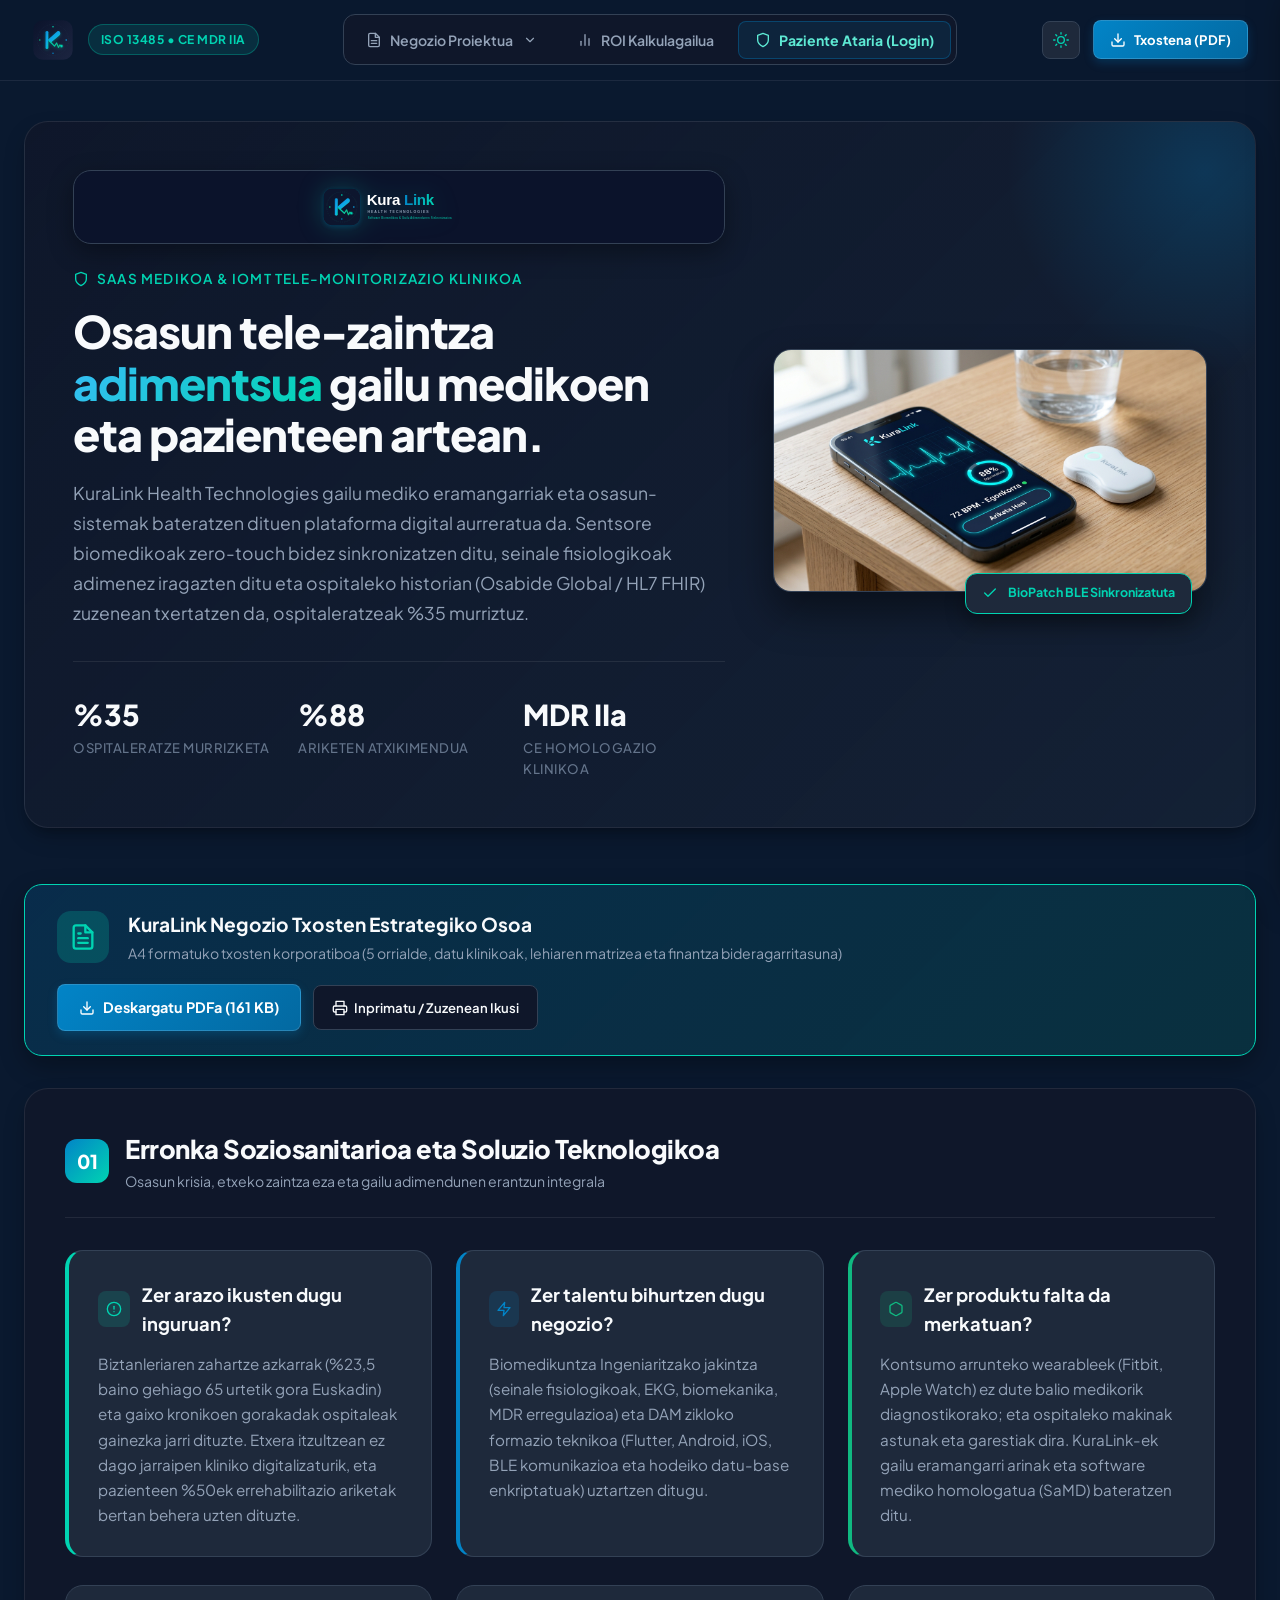
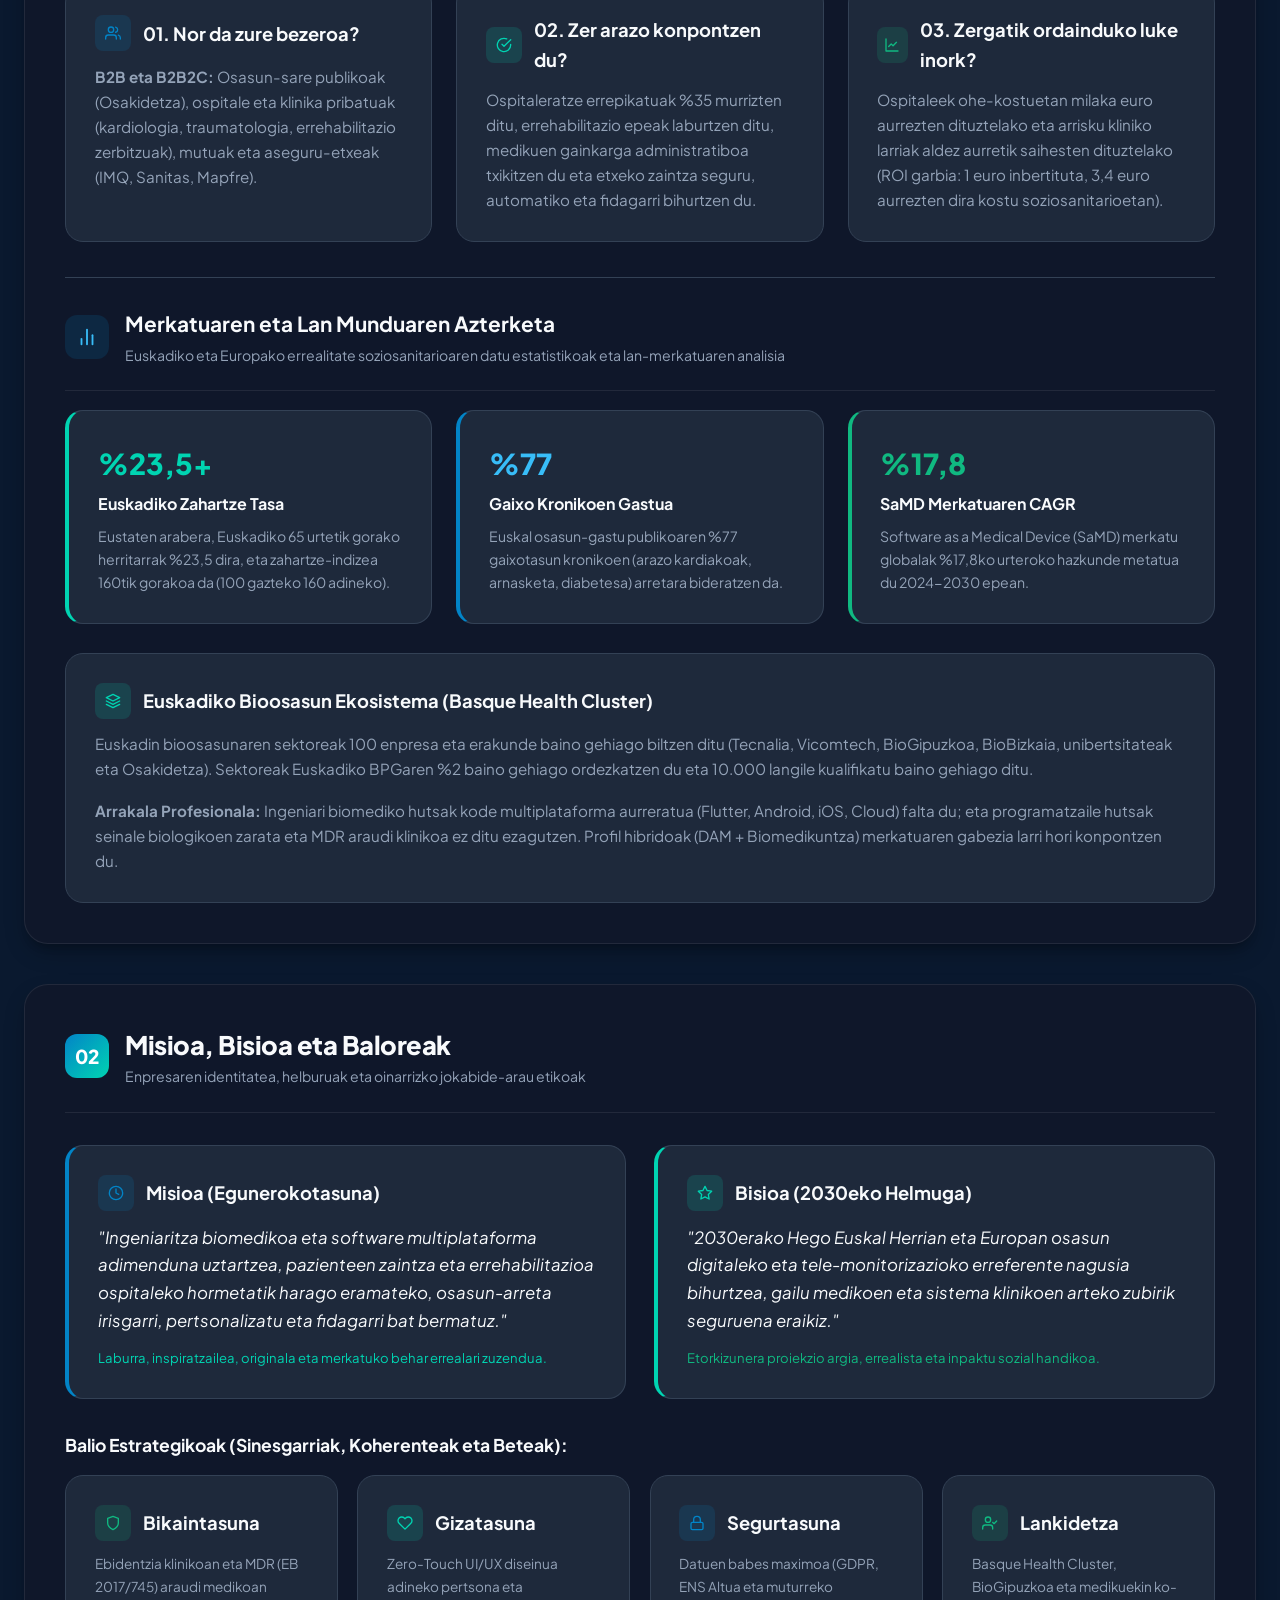
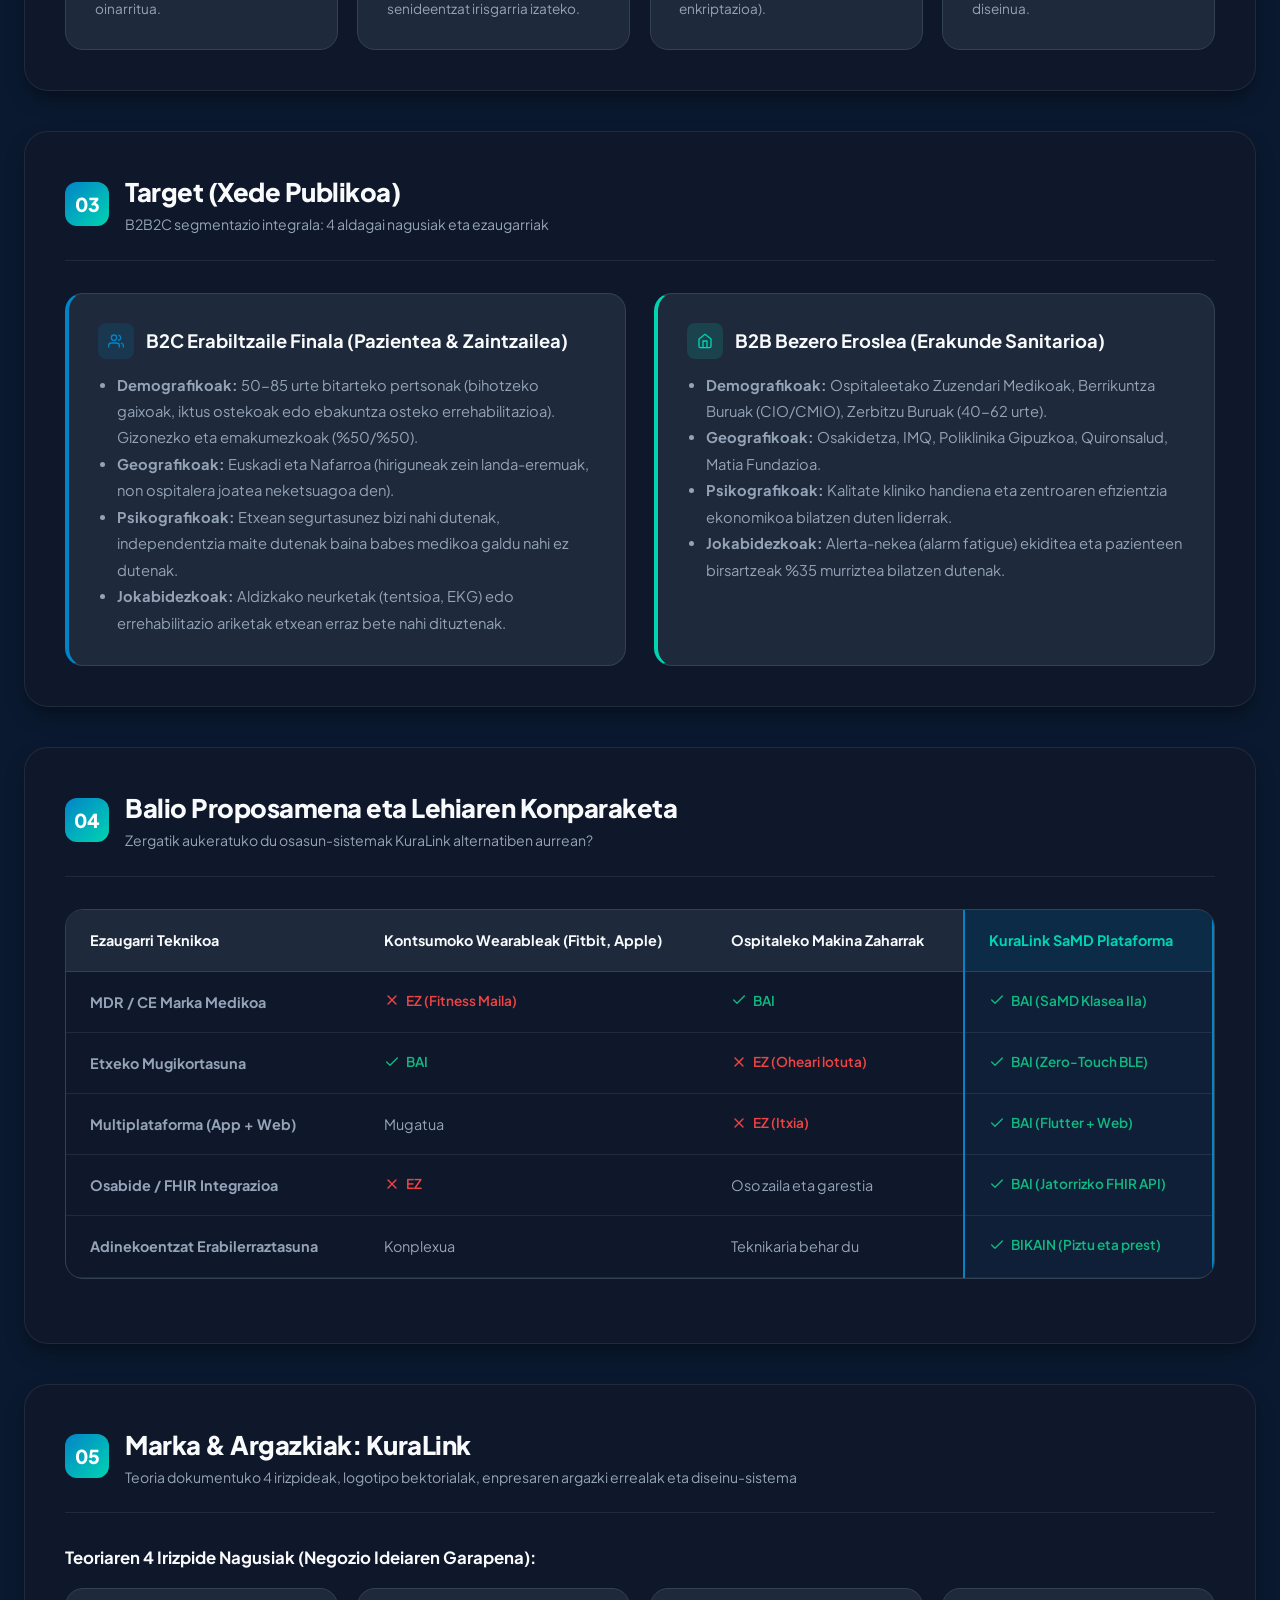
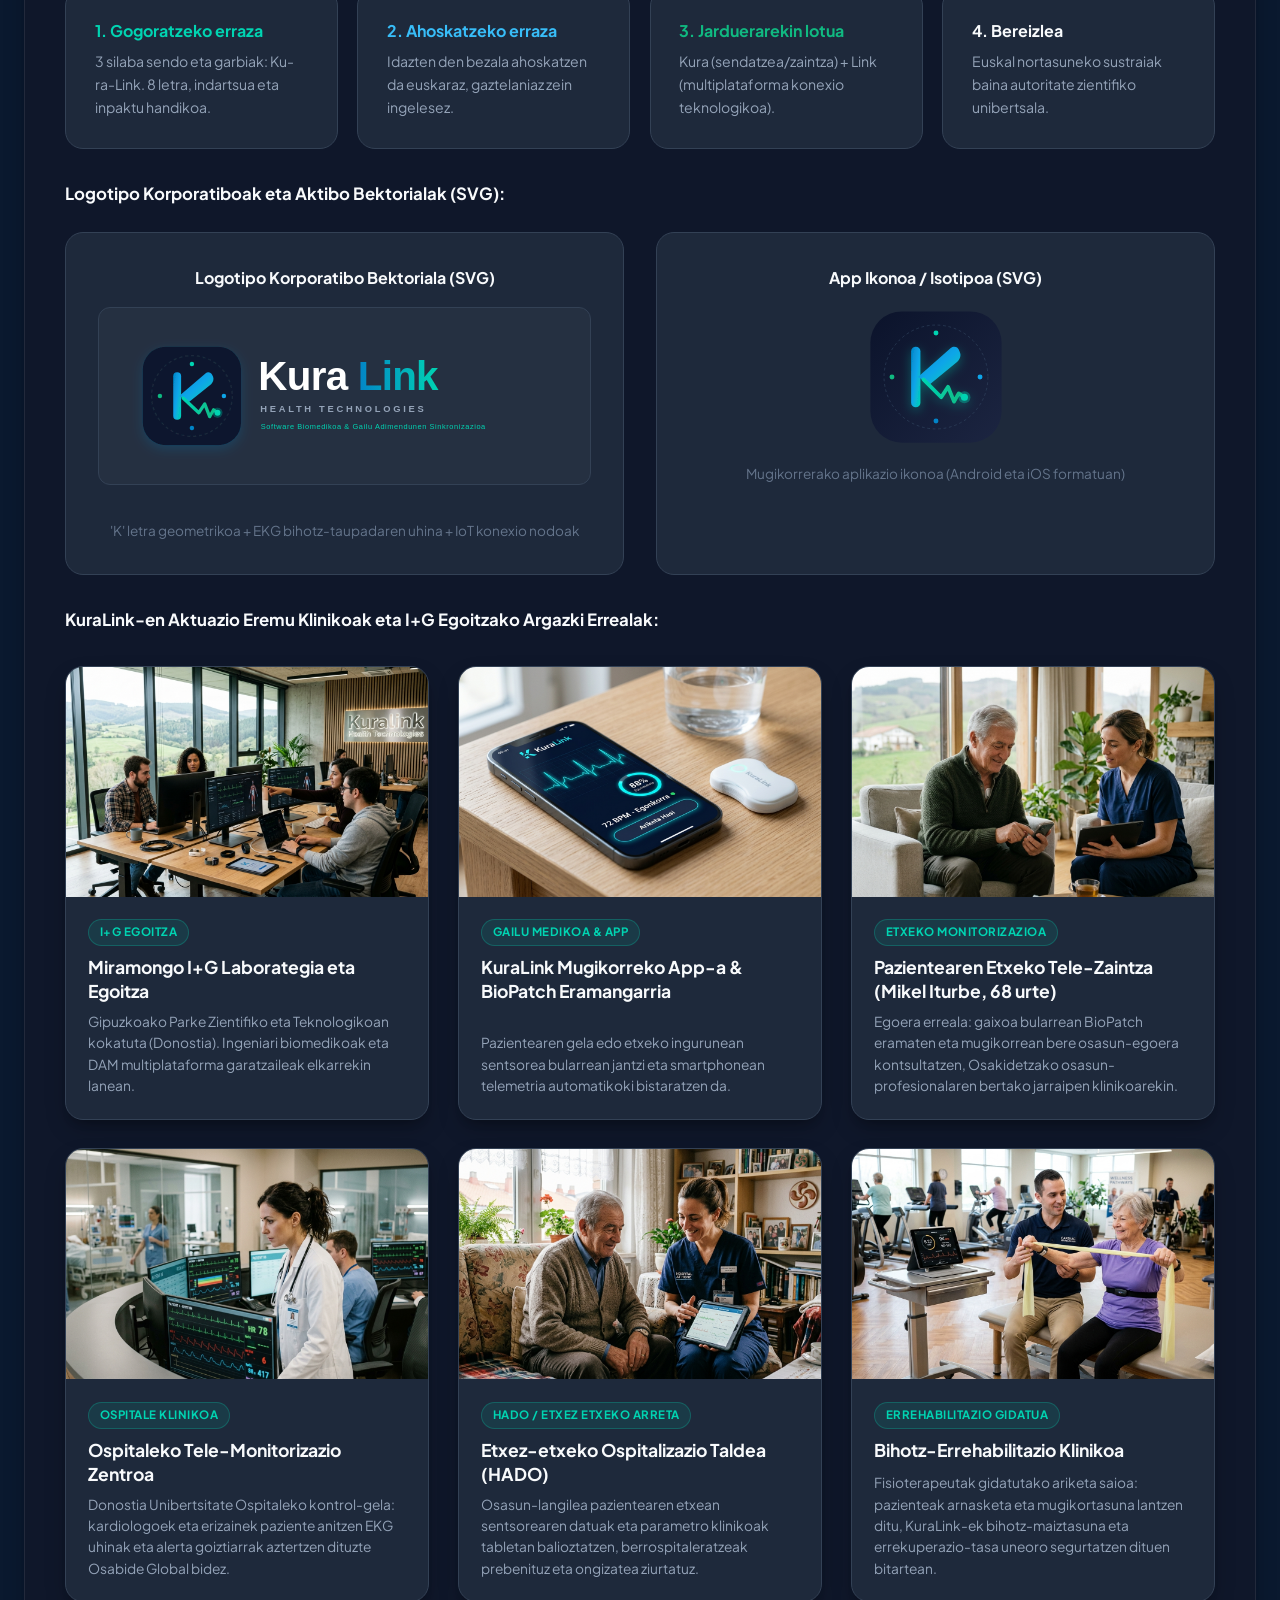
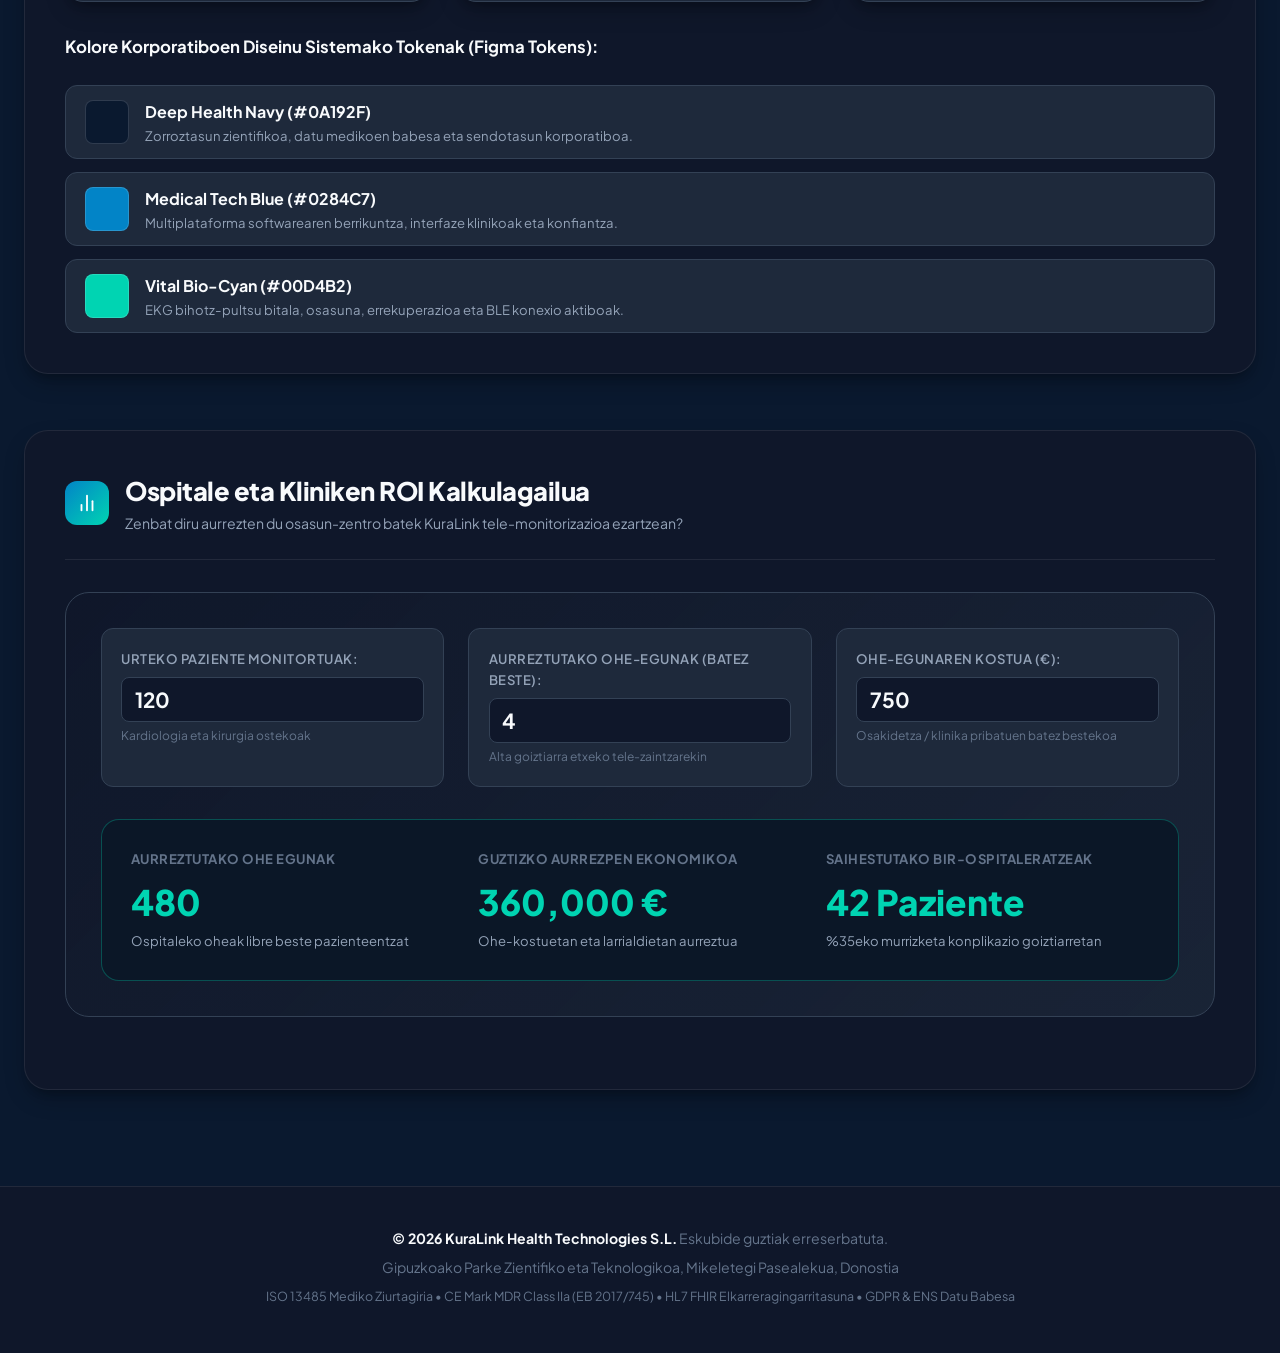
==== commit 9feb76a0: "feat: gehitu 3 argazki erreal berri KuraLink-en aktuazio eremu klinikoetan (Ospitalea, HADO, Errehab" ====
--- a/kuralink_web_app/index.html
+++ b/kuralink_web_app/index.html
@@ -1322,15 +1322,17 @@
           </div>
 
           <h3 style="font-size: 1.05rem; color: var(--text-primary); margin: 1.5rem 0 1rem">
-            Miramongo I+G Egoitza eta Zaintza Klinikoko Argazki Errealak:
+            KuraLink-en Aktuazio Eremu Klinikoak eta I+G Egoitzako Argazki Errealak:
           </h3>
           <div class="photo-gallery" style="margin-bottom: 2rem">
+            <!-- 1. I+G Egoitza -->
             <div class="photo-card">
               <img
                 src="assets/images/kuralink_enpresa_irudia.jpg"
                 alt="Miramongo KuraLink Laborategia"
               />
               <div class="photo-card-info">
+                <span class="photo-tag">I+G Egoitza</span>
                 <h4>Miramongo I+G Laborategia eta Egoitza</h4>
                 <p>
                   Gipuzkoako Parke Zientifiko eta Teknologikoan kokatuta
@@ -1340,12 +1342,14 @@
               </div>
             </div>
 
+            <!-- 2. Mugikorreko App-a & BioPatch -->
             <div class="photo-card">
               <img
                 src="assets/images/kuralink_app_mockup.jpg"
                 alt="KuraLink Aplikazioa eta BioPatch Sentsorea"
               />
               <div class="photo-card-info">
+                <span class="photo-tag">Gailu Medikoa &amp; App</span>
                 <h4>KuraLink Mugikorreko App-a &amp; BioPatch Eramangarria</h4>
                 <p>
                   Pazientearen gela edo etxeko ingurunean sentsorea bularrean
@@ -1355,15 +1359,62 @@
               </div>
             </div>
 
+            <!-- 3. Pazientearen Etxeko Tele-Zaintza -->
             <div class="photo-card">
               <img
                 src="assets/images/kuralink_pazientea_etxean.jpg"
                 alt="Pazientearen Etxeko Tele-Zaintza Zuzenekoa"
               />
               <div class="photo-card-info">
+                <span class="photo-tag">Etxeko Monitorizazioa</span>
                 <h4>Pazientearen Etxeko Tele-Zaintza (Mikel Iturbe, 68 urte)</h4>
                 <p>
                   Egoera erreala: gaixoa bularrean BioPatch eramaten eta mugikorrean bere osasun-egoera kontsultatzen, Osakidetzako osasun-profesionalaren bertako jarraipen klinikoarekin.
+                </p>
+              </div>
+            </div>
+
+            <!-- 4. Ospitale Telemetria Zentroa -->
+            <div class="photo-card">
+              <img
+                src="assets/images/kuralink_ospitalea_telemetria.jpg"
+                alt="Ospitaleko Kardiologia Kontrol Gela eta Telemetria Zentroa"
+              />
+              <div class="photo-card-info">
+                <span class="photo-tag">Ospitale Klinikoa</span>
+                <h4>Ospitaleko Tele-Monitorizazio Zentroa</h4>
+                <p>
+                  Donostia Unibertsitate Ospitaleko kontrol-gela: kardiologoek eta erizainek paziente anitzen EKG uhinak eta alerta goiztiarrak aztertzen dituzte Osabide Global bidez.
+                </p>
+              </div>
+            </div>
+
+            <!-- 5. Etxez Etxeko Ospitalizazioa (HADO) -->
+            <div class="photo-card">
+              <img
+                src="assets/images/kuralink_etxez_etxeko_zaintza.jpg"
+                alt="Etxez Etxeko Ospitalizazio Taldea Pazientearekin"
+              />
+              <div class="photo-card-info">
+                <span class="photo-tag">HADO / Etxez Etxeko Arreta</span>
+                <h4>Etxez-etxeko Ospitalizazio Taldea (HADO)</h4>
+                <p>
+                  Osasun-langilea pazientearen etxean sentsorearen datuak eta parametro klinikoak tabletan balioztatzen, berrospitaleratzeak prebenituz eta ongizatea ziurtatuz.
+                </p>
+              </div>
+            </div>
+
+            <!-- 6. Bihotz eta Arnas Errehabilitazio Klinikoa -->
+            <div class="photo-card">
+              <img
+                src="assets/images/kuralink_bihotz_errehabilitazioa.jpg"
+                alt="Bihotz eta Arnas Errehabilitazio Saio Gidatua"
+              />
+              <div class="photo-card-info">
+                <span class="photo-tag">Errehabilitazio Gidatua</span>
+                <h4>Bihotz-Errehabilitazio Klinikoa</h4>
+                <p>
+                  Fisioterapeutak gidatutako ariketa saioa: pazienteak arnasketa eta mugikortasuna lantzen ditu, KuraLink-ek bihotz-maiztasuna eta errekuperazio-tasa uneoro segurtatzen dituen bitartean.
                 </p>
               </div>
             </div>
@@ -1543,86 +1594,38 @@
          PAZIENTE ATARIA: GATED ACCESS & TELEMETRIA (DEDICATED VIEW)
          ==================================================================== -->
       <div id="patientPortalView" class="patient-portal-view" style="display: none;">
-        <div class="portal-nav-bar">
-          <button id="btnReturnToLanding" class="btn-portal-back">
+        <!-- Clean Left-Aligned Back Button Strip -->
+        <div class="portal-header-bar-clean">
+          <button id="btnReturnToLanding" class="btn-portal-back-clean" type="button" aria-label="Itzuli Negozio Planera">
             <svg class="svg-icon sm" viewBox="0 0 24 24"><line x1="19" y1="12" x2="5" y2="12"></line><polyline points="12 19 5 12 12 5"></polyline></svg>
-            Itzuli Negozio Planera
+            <span>Itzuli Negozio Planera</span>
           </button>
-          <div class="portal-security-badge">
-            <svg class="svg-icon sm" viewBox="0 0 24 24"><path d="M12 22s8-4 8-10V5l-8-3-8 3v7c0 6 8 10 8 10z"></path></svg>
-            SaMD MDR IIa Eremu Babestua • HL7 FHIR
-          </div>
         </div>
-        <!-- ====================================================================
-         TAB 2: PAZIENTE ATARIA & TELEMETRIA BABESTUA (GATED ACCESS)
-         ==================================================================== -->
-      <div id="tab-simulagailua" class="tab-panel active">
-        <section class="section-card">
-          <div class="section-head">
-            <div class="section-head-left">
-              <div class="section-number-badge">
-                <svg class="svg-icon md" viewBox="0 0 24 24">
-                  <path d="M12 22s8-4 8-10V5l-8-3-8 3v7c0 6 8 10 8 10z"></path>
-                </svg>
-              </div>
-              <div>
-                <h2>Paziente Ataria, EKG Telemetria eta Ariketak</h2>
-                <p>
-                  MDR IIa eta GDPR bidez babestutako eremu klinikoa
-                  (Saio-hasiera beharrezkoa)
-                </p>
-              </div>
-            </div>
-          </div>
-
-          <!-- 1. LOCKED GATE (Erakutsi saioa hasi gabe dagoenean) -->
+
+        <div id="tab-simulagailua" class="tab-panel active">
+          <!-- 1. LOCKED GATE (Kokatuta gorago, scrolik gabe berehala ikusteko) -->
           <div id="patientLockedGate" class="patient-login-gate">
             <div class="gate-lock-icon-box">
-              <svg
-                class="svg-icon lg"
-                viewBox="0 0 24 24"
-                style="color: var(--accent-cyan)"
-              >
+              <svg class="svg-icon md" viewBox="0 0 24 24" style="color: var(--accent-cyan)">
                 <rect x="3" y="11" width="18" height="11" rx="2" ry="2"></rect>
                 <path d="M7 11V7a5 5 0 0 1 10 0v4"></path>
               </svg>
             </div>
-            <h3
-              style="
-                font-size: 1.3rem;
-                color: var(--text-primary);
-                margin-bottom: 0.5rem;
-                text-align: center;
-              "
-            >
-              Pazientearen Datu Klinikoak eta Telemetria Babestuak
-            </h3>
-            <p
-              style="
-                font-size: 0.9rem;
-                color: var(--text-secondary);
-                text-align: center;
-                max-width: 540px;
-                margin-bottom: 1.5rem;
-                line-height: 1.6;
-              "
-            >
-              Datu medikoen segurtasun araudia (GDPR / ENS Altua) eta MDR IIa
-              homologazioa betez, pazientearen fitxa pertsonala, denbora
-              errealeko EKG telemetria eta errehabilitazio ariketak ikusteko,
-              mesedez hasi saioa zure kontuarekin.
-            </p>
+            <h2 class="gate-title">Paziente Ataria (Login)</h2>
+            <div class="gate-badge">
+              <svg class="svg-icon xs" viewBox="0 0 24 24"><path d="M12 22s8-4 8-10V5l-8-3-8 3v7c0 6 8 10 8 10z"></path></svg>
+              SaMD MDR IIa &bull; GDPR Babes Bereziko Eremua
+            </div>
 
             <div class="gate-form-card">
               <div class="form-field-group">
-                <label for="loginOti"
-                  >OTI / Osasun Txartel Zenbakia edo Emaila:</label
-                >
+                <label for="loginOti">OTI / Osasun Txartel Zenbakia edo Emaila:</label>
                 <input
                   type="text"
                   id="loginOti"
                   class="gate-input"
                   value="9845-234-A"
+                  autocomplete="username"
                 />
               </div>
 
@@ -1633,21 +1636,14 @@
                   id="loginPass"
                   class="gate-input"
                   value="••••••••"
+                  autocomplete="current-password"
                 />
               </div>
 
               <button
                 id="btnLoginSubmit"
-                class="btn-ctrl"
-                style="
-                  background: var(--tech-blue);
-                  border-color: var(--tech-blue);
-                  color: #ffffff;
-                  width: 100%;
-                  height: 46px;
-                  font-weight: 700;
-                  margin-top: 0.5rem;
-                "
+                class="btn-ctrl btn-login-submit"
+                type="button"
               >
                 <svg class="svg-icon sm" viewBox="0 0 24 24">
                   <path d="M15 3h4a2 2 0 0 1 2 2v14a2 2 0 0 1-2 2h-4"></path>
@@ -1657,27 +1653,14 @@
                 Hasi Saioa Paziente gisa
               </button>
 
-              <div
-                style="
-                  text-align: center;
-                  margin: 0.8rem 0;
-                  font-size: 0.8rem;
-                  color: var(--text-muted);
-                "
-              >
+              <div class="gate-divider-text">
                 - edo berehala probatzeko -
               </div>
 
               <button
                 id="btnDemoLogin"
-                class="btn-ctrl"
-                style="
-                  border-color: var(--accent-cyan);
-                  color: var(--accent-cyan);
-                  width: 100%;
-                  height: 44px;
-                  font-weight: 600;
-                "
+                class="btn-ctrl btn-login-demo"
+                type="button"
               >
                 <svg class="svg-icon sm" viewBox="0 0 24 24">
                   <polygon points="5 3 19 12 5 21 5 3"></polygon>
@@ -1687,8 +1670,25 @@
             </div>
           </div>
 
-          <!-- 2. UNLOCKED CONTENT (Erakutsi saioa hasitakoan) -->
+          <!-- 2. UNLOCKED CONTENT (Erakutsi saioa hasitakoan bakarrik) -->
           <div id="patientUnlockedContent" style="display: none">
+            <section class="section-card">
+              <div class="section-head">
+                <div class="section-head-left">
+                  <div class="section-number-badge">
+                    <svg class="svg-icon md" viewBox="0 0 24 24">
+                      <path d="M12 22s8-4 8-10V5l-8-3-8 3v7c0 6 8 10 8 10z"></path>
+                    </svg>
+                  </div>
+                  <div>
+                    <h2>Paziente Ataria, EKG Telemetria eta Ariketak</h2>
+                    <p>
+                      MDR IIa eta GDPR bidez babestutako eremu klinikoa
+                      (Saio aktiboa)
+                    </p>
+                  </div>
+                </div>
+              </div>
             <!-- Patient Header Card -->
             <div
               style="
@@ -2169,9 +2169,9 @@
                 </div>
               </div>
             </div>
-          </div>
-        </section>
-      </div>
+          </section>
+        </div><!-- end patientUnlockedContent -->
+      </div><!-- end tab-simulagailua -->
       </div><!-- end patientPortalView -->
 
 </main>
--- a/kuralink_web_app/style.css
+++ b/kuralink_web_app/style.css
@@ -341,6 +341,23 @@
   border: 1.5px solid #0284c7;
   color: #0284c7;
   font-weight: 700;
+}
+
+[data-theme="light"] .photo-card {
+  background: #ffffff;
+  border-color: #e2e8f0;
+  box-shadow: 0 4px 15px rgba(15, 23, 42, 0.05);
+}
+
+[data-theme="light"] .photo-card:hover {
+  border-color: #0284c7;
+  box-shadow: 0 12px 28px rgba(15, 23, 42, 0.12);
+}
+
+[data-theme="light"] .photo-tag {
+  background: rgba(2, 132, 199, 0.08);
+  border-color: rgba(2, 132, 199, 0.25);
+  color: #0284c7;
 }
 
 [data-theme="light"] .btn-demo-patient:hover {
@@ -861,35 +878,33 @@
   animation: fadeIn 0.3s ease;
 }
 
-.portal-nav-bar {
-  display: flex;
-  justify-content: space-between;
-  align-items: center;
-  background: var(--secondary-bg);
-  border: 1px solid var(--surface-border);
-  border-radius: var(--radius-lg);
-  padding: 1.1rem 1.8rem;
-  margin-bottom: 2rem;
-  box-shadow: var(--shadow-card);
-}
-
-.btn-portal-back {
+.portal-header-bar-clean {
+  display: flex;
+  justify-content: flex-start;
+  align-items: center;
+  width: 100%;
+  margin-bottom: 0.8rem;
+  padding: 0.2rem 0;
+}
+
+.btn-portal-back-clean {
   background: var(--surface-bg);
   border: 1px solid var(--surface-border);
   color: var(--text-primary);
   font-family: var(--font-family);
-  font-size: 0.92rem;
+  font-size: 0.88rem;
   font-weight: 700;
-  padding: 0.65rem 1.3rem;
+  padding: 0.55rem 1.15rem;
   border-radius: var(--radius-md);
   cursor: pointer;
   display: inline-flex;
   align-items: center;
-  gap: 0.6rem;
+  gap: 0.55rem;
   transition: all 0.2s ease;
-}
-
-.btn-portal-back:hover {
+  box-shadow: 0 2px 8px rgba(0, 0, 0, 0.12);
+}
+
+.btn-portal-back-clean:hover {
   background: var(--tech-blue);
   color: #ffffff;
   border-color: var(--tech-blue);
@@ -897,18 +912,17 @@
   box-shadow: 0 4px 14px var(--tech-blue-glow);
 }
 
-.portal-security-badge {
-  display: flex;
-  align-items: center;
-  gap: 0.5rem;
-  font-size: 0.85rem;
-  font-weight: 700;
-  color: var(--accent-cyan);
-  background: rgba(0, 212, 178, 0.1);
-  border: 1px solid rgba(0, 212, 178, 0.25);
-  padding: 0.45rem 1rem;
-  border-radius: 9999px;
-  letter-spacing: 0.5px;
+[data-theme="light"] .btn-portal-back-clean {
+  background: #ffffff;
+  border-color: #cbd5e1;
+  color: #0f172a;
+  box-shadow: 0 2px 8px rgba(15, 23, 42, 0.06);
+}
+
+[data-theme="light"] .btn-portal-back-clean:hover {
+  background: var(--tech-blue);
+  color: #ffffff;
+  border-color: var(--tech-blue);
 }
 
 /* Executive PDF Banner Card */
@@ -1561,8 +1575,8 @@
 /* Real Photography Gallery */
 .photo-gallery {
   display: grid;
-  grid-template-columns: 1fr 1fr;
-  gap: 2rem;
+  grid-template-columns: repeat(auto-fit, minmax(320px, 1fr));
+  gap: 1.8rem;
   margin: 2rem 0;
 }
 
@@ -1572,29 +1586,64 @@
   border-radius: var(--radius-lg);
   overflow: hidden;
   box-shadow: var(--shadow-card);
+  transition: transform 0.25s ease, box-shadow 0.25s ease, border-color 0.25s ease;
+  display: flex;
+  flex-direction: column;
+}
+
+.photo-card:hover {
+  transform: translateY(-5px);
+  border-color: var(--accent-cyan);
+  box-shadow: 0 12px 30px rgba(0, 0, 0, 0.25);
 }
 
 .photo-card img {
   width: 100%;
-  height: 280px;
+  height: 230px;
   object-fit: cover;
   display: block;
+  transition: transform 0.35s ease;
+}
+
+.photo-card:hover img {
+  transform: scale(1.03);
 }
 
 .photo-card-info {
-  padding: 1.5rem;
+  padding: 1.4rem;
+  display: flex;
+  flex-direction: column;
+  flex: 1;
+}
+
+.photo-tag {
+  display: inline-block;
+  align-self: flex-start;
+  font-size: 0.72rem;
+  font-weight: 700;
+  text-transform: uppercase;
+  letter-spacing: 0.5px;
+  color: var(--accent-cyan);
+  background: rgba(0, 212, 178, 0.1);
+  border: 1px solid rgba(0, 212, 178, 0.25);
+  padding: 0.2rem 0.65rem;
+  border-radius: 9999px;
+  margin-bottom: 0.65rem;
 }
 
 .photo-card-info h4 {
-  font-size: 1.15rem;
+  font-size: 1.1rem;
   font-weight: 700;
   color: var(--text-primary);
-  margin-bottom: 0.4rem;
+  margin-bottom: 0.45rem;
+  line-height: 1.35;
 }
 
 .photo-card-info p {
-  font-size: 0.88rem;
+  font-size: 0.86rem;
   color: var(--text-secondary);
+  line-height: 1.55;
+  margin-top: auto;
 }
 
 /* Footer */
@@ -1887,71 +1936,147 @@
 }
 
 /* ==========================================================================
-   Patient Security Gate (Gated Login Form)
+   Patient Security Gate (Gated Login Form - Compact & High-Positioned)
    ========================================================================== */
 .patient-login-gate {
   background: var(--surface-bg);
   border: 1px solid var(--surface-border);
   border-radius: var(--radius-xl);
-  padding: 2.5rem 1.5rem;
+  padding: 1.4rem 1.6rem;
   display: flex;
   flex-direction: column;
   align-items: center;
   box-shadow: var(--shadow-card);
-  margin-bottom: 2rem;
+  max-width: 440px;
+  width: 100%;
+  margin: 0.3rem auto 1.5rem auto;
 }
 
 .gate-lock-icon-box {
-  width: 64px;
-  height: 64px;
+  width: 44px;
+  height: 44px;
   border-radius: 50%;
   background: rgba(0, 212, 178, 0.15);
   border: 2px solid var(--accent-cyan);
   display: flex;
   align-items: center;
   justify-content: center;
-  margin-bottom: 1.2rem;
-  box-shadow: 0 0 20px var(--accent-cyan-glow);
+  margin-bottom: 0.45rem;
+  box-shadow: 0 0 12px var(--accent-cyan-glow);
+}
+
+.gate-title {
+  font-size: 1.22rem;
+  font-weight: 800;
+  color: var(--text-primary);
+  margin-bottom: 0.3rem;
+  text-align: center;
+  letter-spacing: -0.3px;
+}
+
+.gate-badge {
+  display: inline-flex;
+  align-items: center;
+  gap: 0.4rem;
+  font-size: 0.74rem;
+  font-weight: 700;
+  color: var(--accent-cyan);
+  background: rgba(0, 212, 178, 0.1);
+  border: 1px solid rgba(0, 212, 178, 0.25);
+  padding: 0.22rem 0.7rem;
+  border-radius: 9999px;
+  margin-bottom: 1rem;
+  letter-spacing: 0.3px;
+  text-align: center;
 }
 
 .gate-form-card {
   width: 100%;
-  max-width: 440px;
   background: var(--secondary-bg);
   border: 1px solid var(--surface-border);
   border-radius: var(--radius-lg);
-  padding: 1.5rem;
+  padding: 1.15rem 1.25rem;
 }
 
 .form-field-group {
   display: flex;
   flex-direction: column;
-  gap: 0.4rem;
-  margin-bottom: 1rem;
+  gap: 0.35rem;
+  margin-bottom: 0.8rem;
 }
 
 .form-field-group label {
-  font-size: 0.82rem;
+  font-size: 0.8rem;
   color: var(--text-secondary);
   font-weight: 600;
 }
 
 .gate-input {
   width: 100%;
-  padding: 0.75rem 1rem;
+  padding: 0.65rem 0.85rem;
   background: var(--surface-bg);
   border: 1px solid var(--surface-border);
   border-radius: var(--radius-sm);
   color: var(--text-primary);
   font-family: var(--font-family);
-  font-size: 0.95rem;
+  font-size: 0.92rem;
   outline: none;
-  transition: border-color 0.2s;
+  transition: border-color 0.2s, box-shadow 0.2s;
 }
 
 .gate-input:focus {
   border-color: var(--accent-cyan);
   box-shadow: 0 0 10px var(--accent-cyan-glow);
+}
+
+.btn-login-submit {
+  background: var(--tech-blue);
+  border: 1px solid var(--tech-blue);
+  color: #ffffff;
+  width: 100%;
+  height: 42px;
+  font-weight: 700;
+  margin-top: 0.25rem;
+  display: inline-flex;
+  align-items: center;
+  justify-content: center;
+  gap: 0.5rem;
+  border-radius: var(--radius-sm);
+  cursor: pointer;
+  transition: all 0.2s ease;
+}
+
+.btn-login-submit:hover {
+  background: #0270a6;
+  box-shadow: 0 4px 14px var(--tech-blue-glow);
+}
+
+.gate-divider-text {
+  text-align: center;
+  margin: 0.6rem 0;
+  font-size: 0.76rem;
+  color: var(--text-muted);
+}
+
+.btn-login-demo {
+  border: 1px solid var(--accent-cyan);
+  color: var(--accent-cyan);
+  background: transparent;
+  width: 100%;
+  height: 40px;
+  font-weight: 600;
+  display: inline-flex;
+  align-items: center;
+  justify-content: center;
+  gap: 0.5rem;
+  border-radius: var(--radius-sm);
+  cursor: pointer;
+  transition: all 0.2s ease;
+}
+
+.btn-login-demo:hover {
+  background: rgba(0, 212, 178, 0.12);
+  box-shadow: 0 0 12px var(--accent-cyan-glow);
 }
 
 /* ==========================================================================
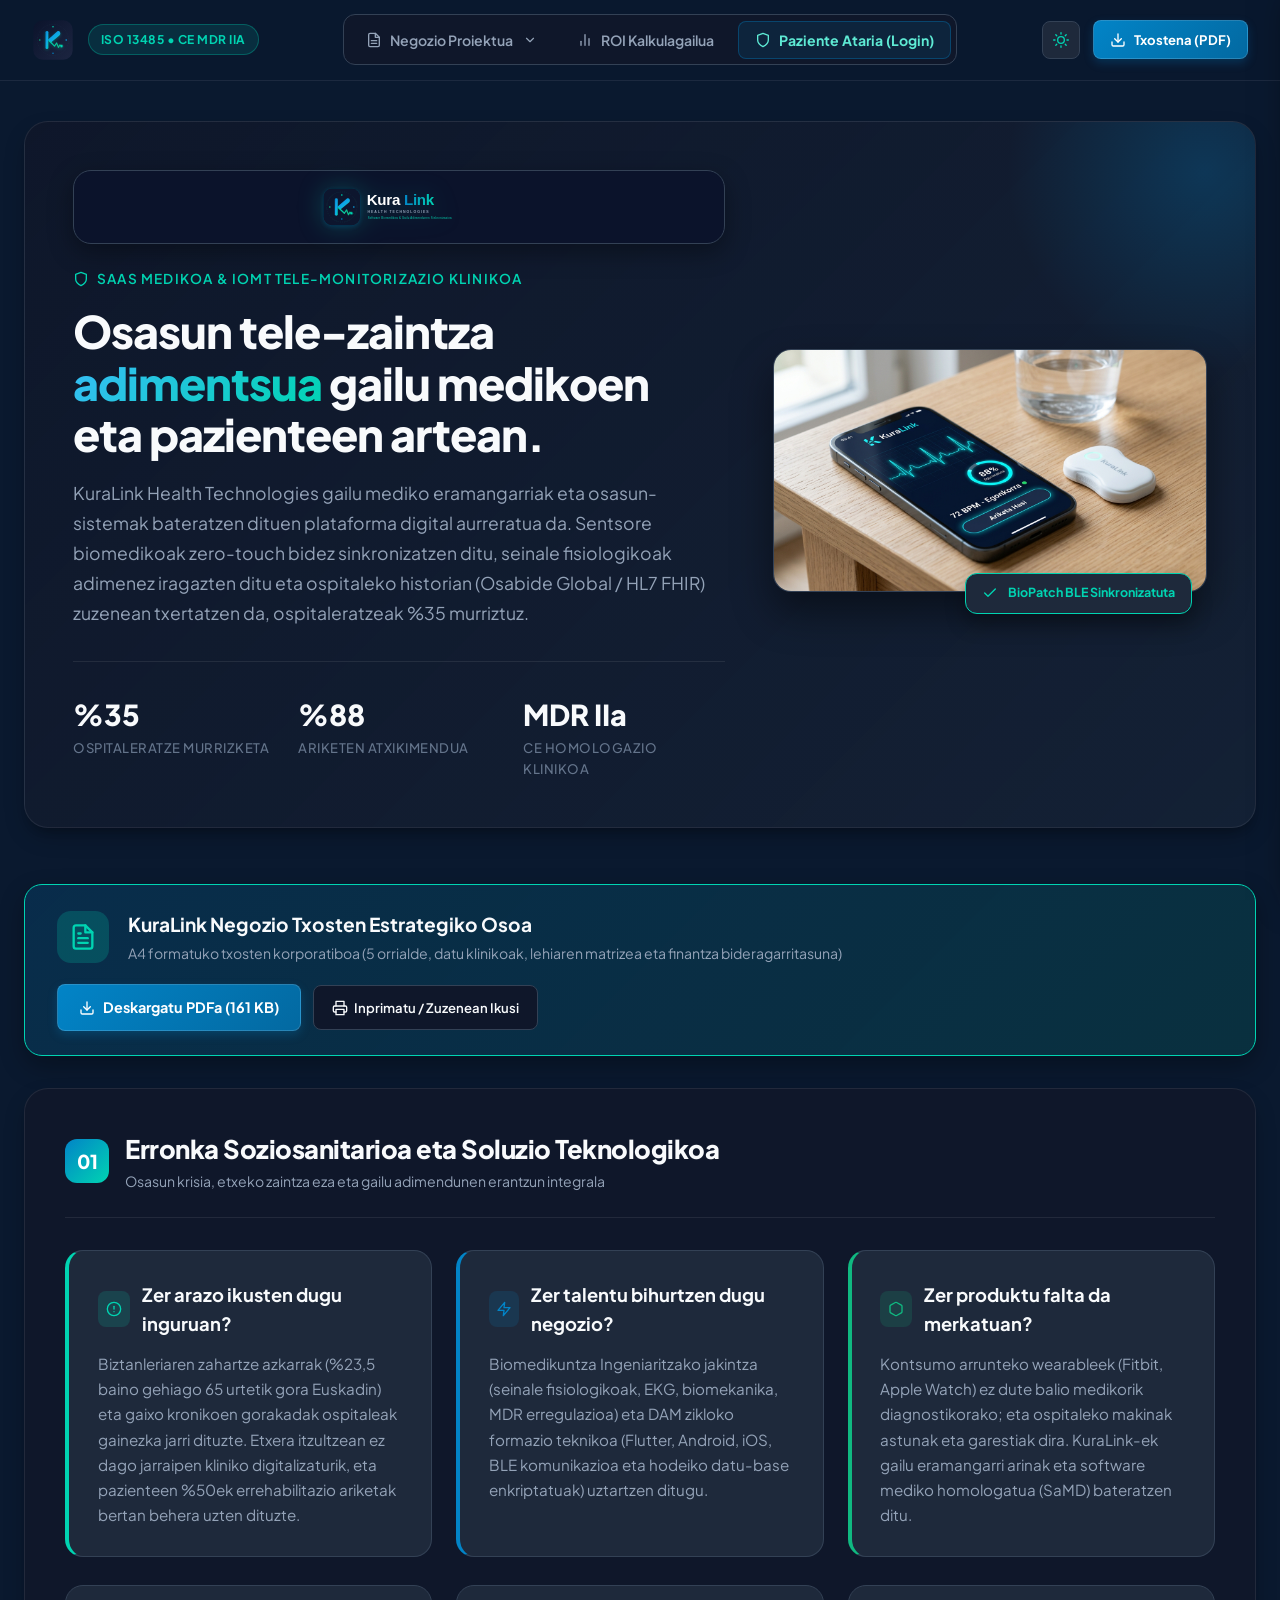
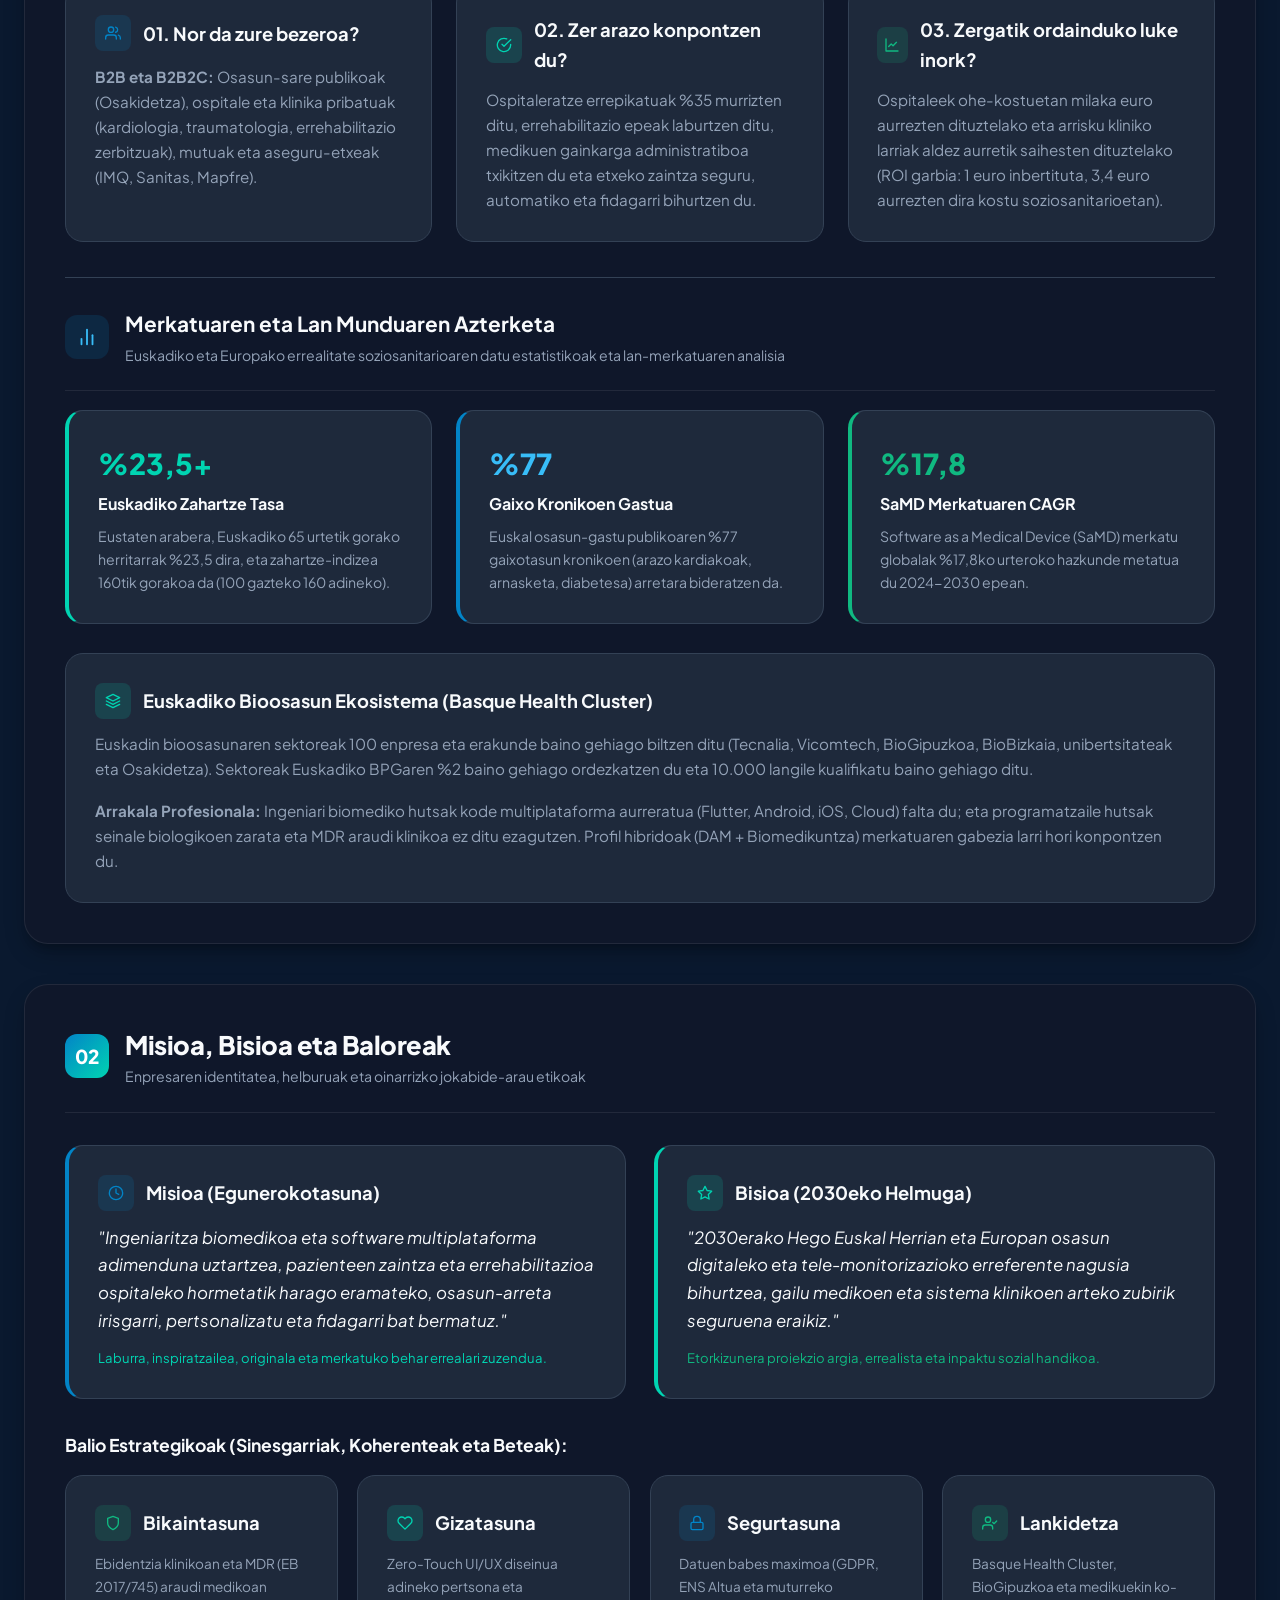
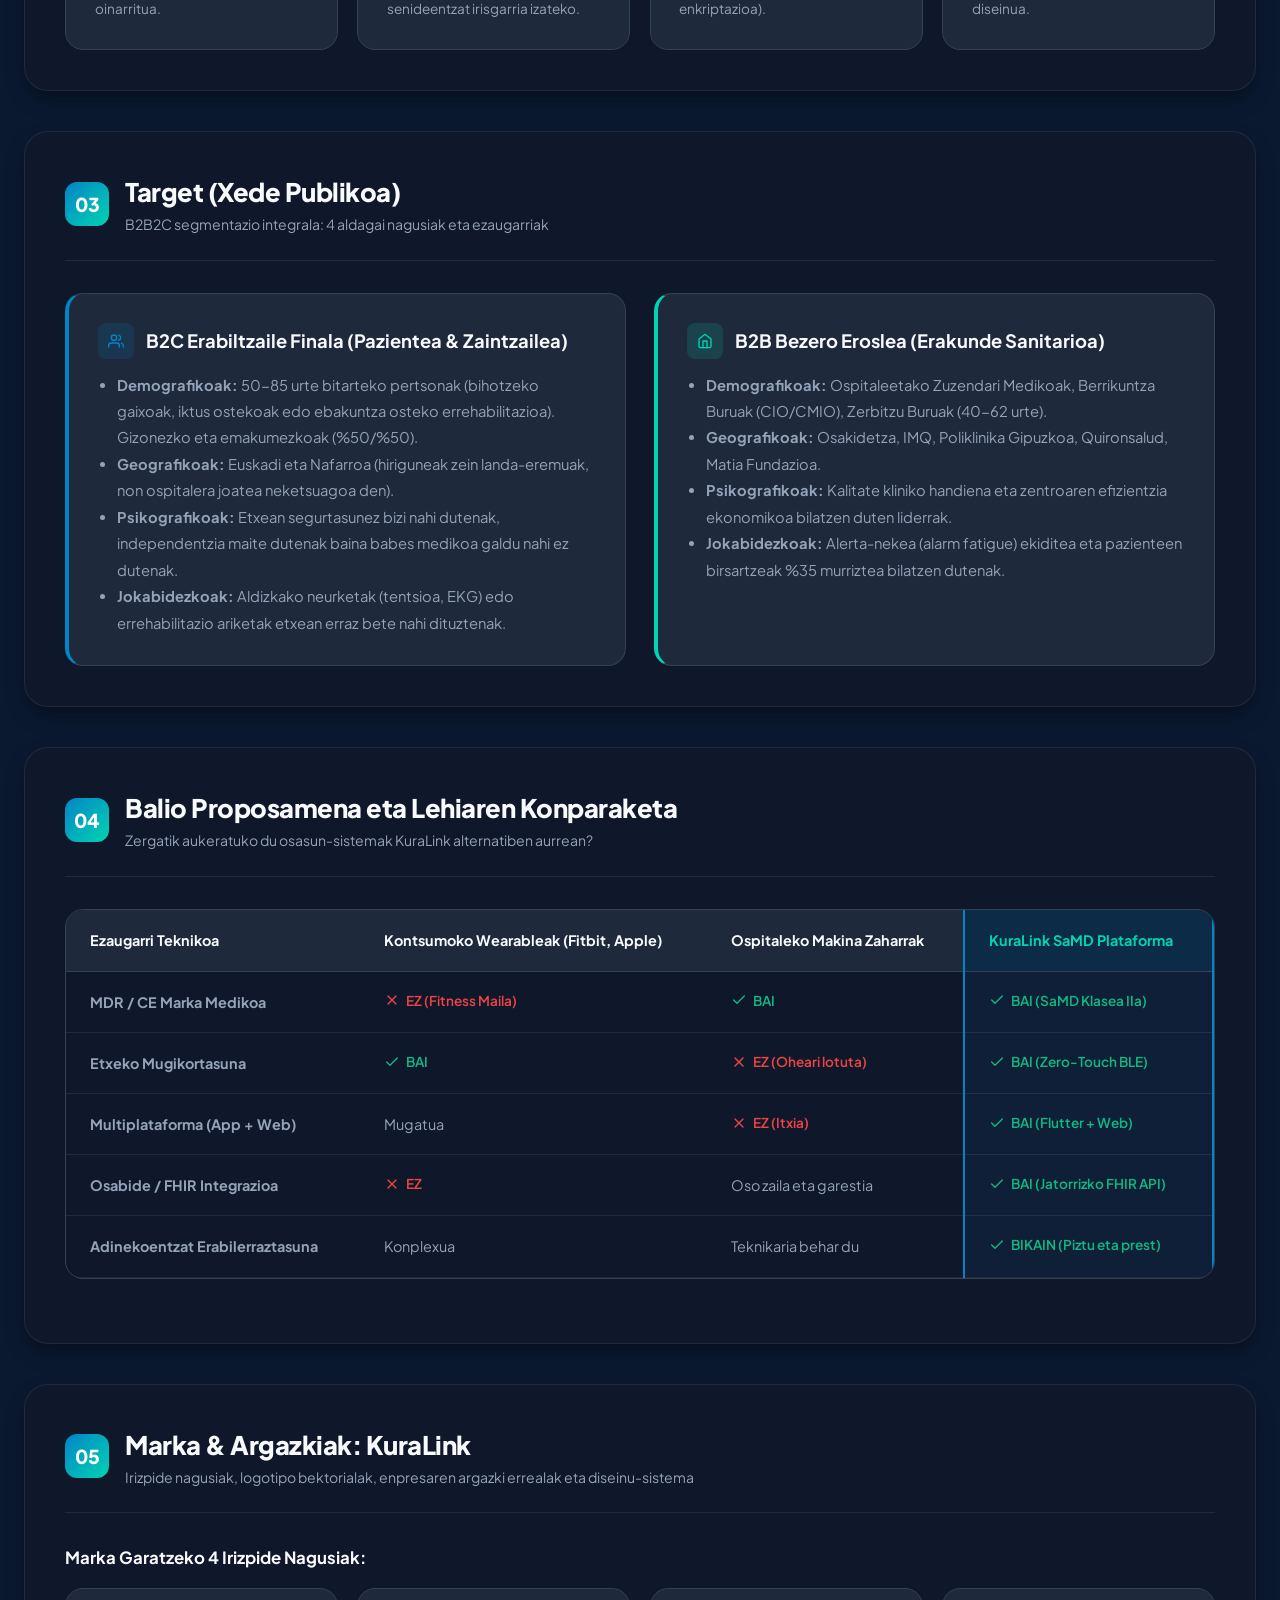
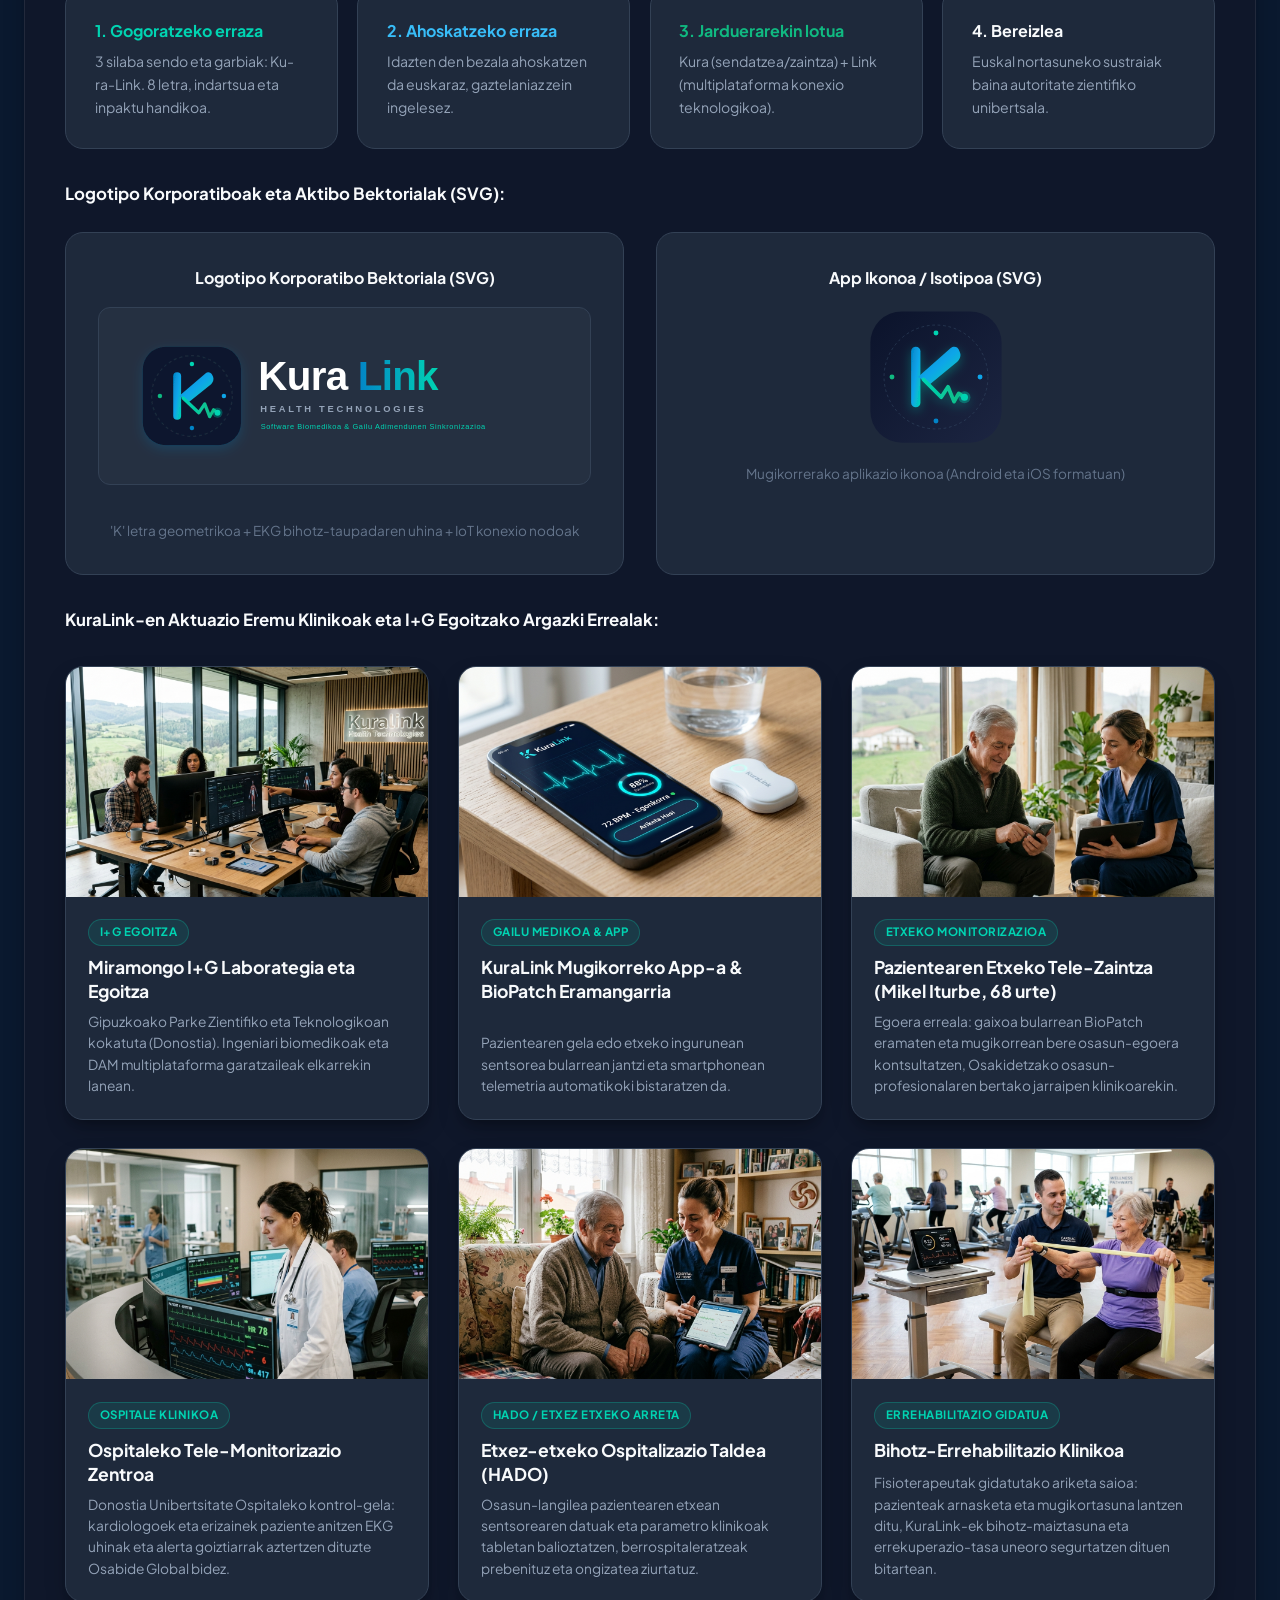
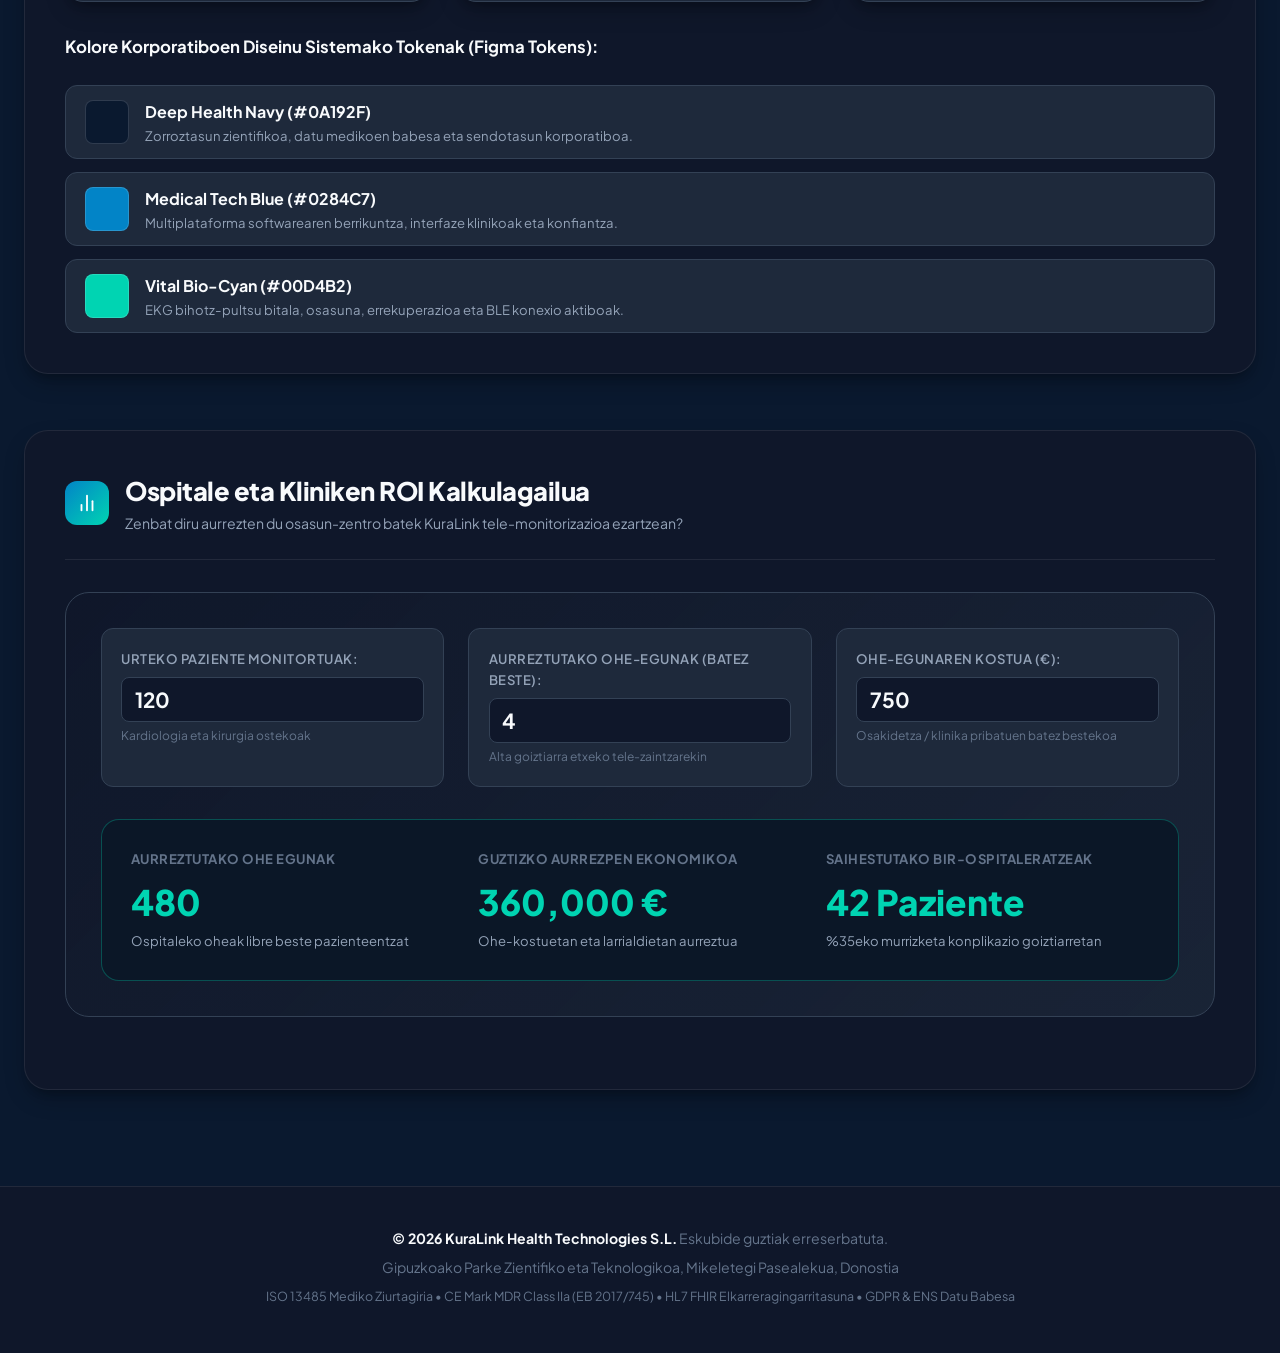
==== commit 56e2bec0: "fix: eguneratu txostena: azaleko logoaren kontrastea konpondu, egileak eguneratu, oin-oharra garbitu" ====
--- a/kuralink_web_app/index.html
+++ b/kuralink_web_app/index.html
@@ -52,7 +52,7 @@
             </svg>
           </button>
 
-          <!-- Dropdown Menu (Negozio Proiektuaren 5 Atal Teoriakoak) -->
+          <!-- Dropdown Menu (Negozio Proiektuaren 5 Atalak) -->
           <div
             class="nav-dropdown-menu"
             id="projectDropdownMenu"
@@ -126,7 +126,7 @@
                 <span class="dropdown-num-badge">05</span>
                 <div class="dropdown-item-text">
                   <strong>Marka: KuraLink</strong>
-                  <small>Teoriaren 4 irizpideak eta identitate korporatiboa</small>
+                  <small>Irizpide nagusiak eta identitate korporatiboa</small>
                 </div>
               </button>
             </div>
@@ -1223,14 +1223,14 @@
               <div>
                 <h2>Marka &amp; Argazkiak: KuraLink</h2>
                 <p>
-                  Teoria dokumentuko 4 irizpideak, logotipo bektorialak, enpresaren argazki errealak eta diseinu-sistema
+                  Irizpide nagusiak, logotipo bektorialak, enpresaren argazki errealak eta diseinu-sistema
                 </p>
               </div>
             </div>
           </div>
 
           <h3 style="font-size: 1.05rem; color: var(--text-primary); margin: 0.5rem 0 1rem">
-            Teoriaren 4 Irizpide Nagusiak (Negozio Ideiaren Garapena):
+            Marka Garatzeko 4 Irizpide Nagusiak:
           </h3>
           <div class="grid-4" style="margin-bottom: 2rem">
             <div class="info-card">
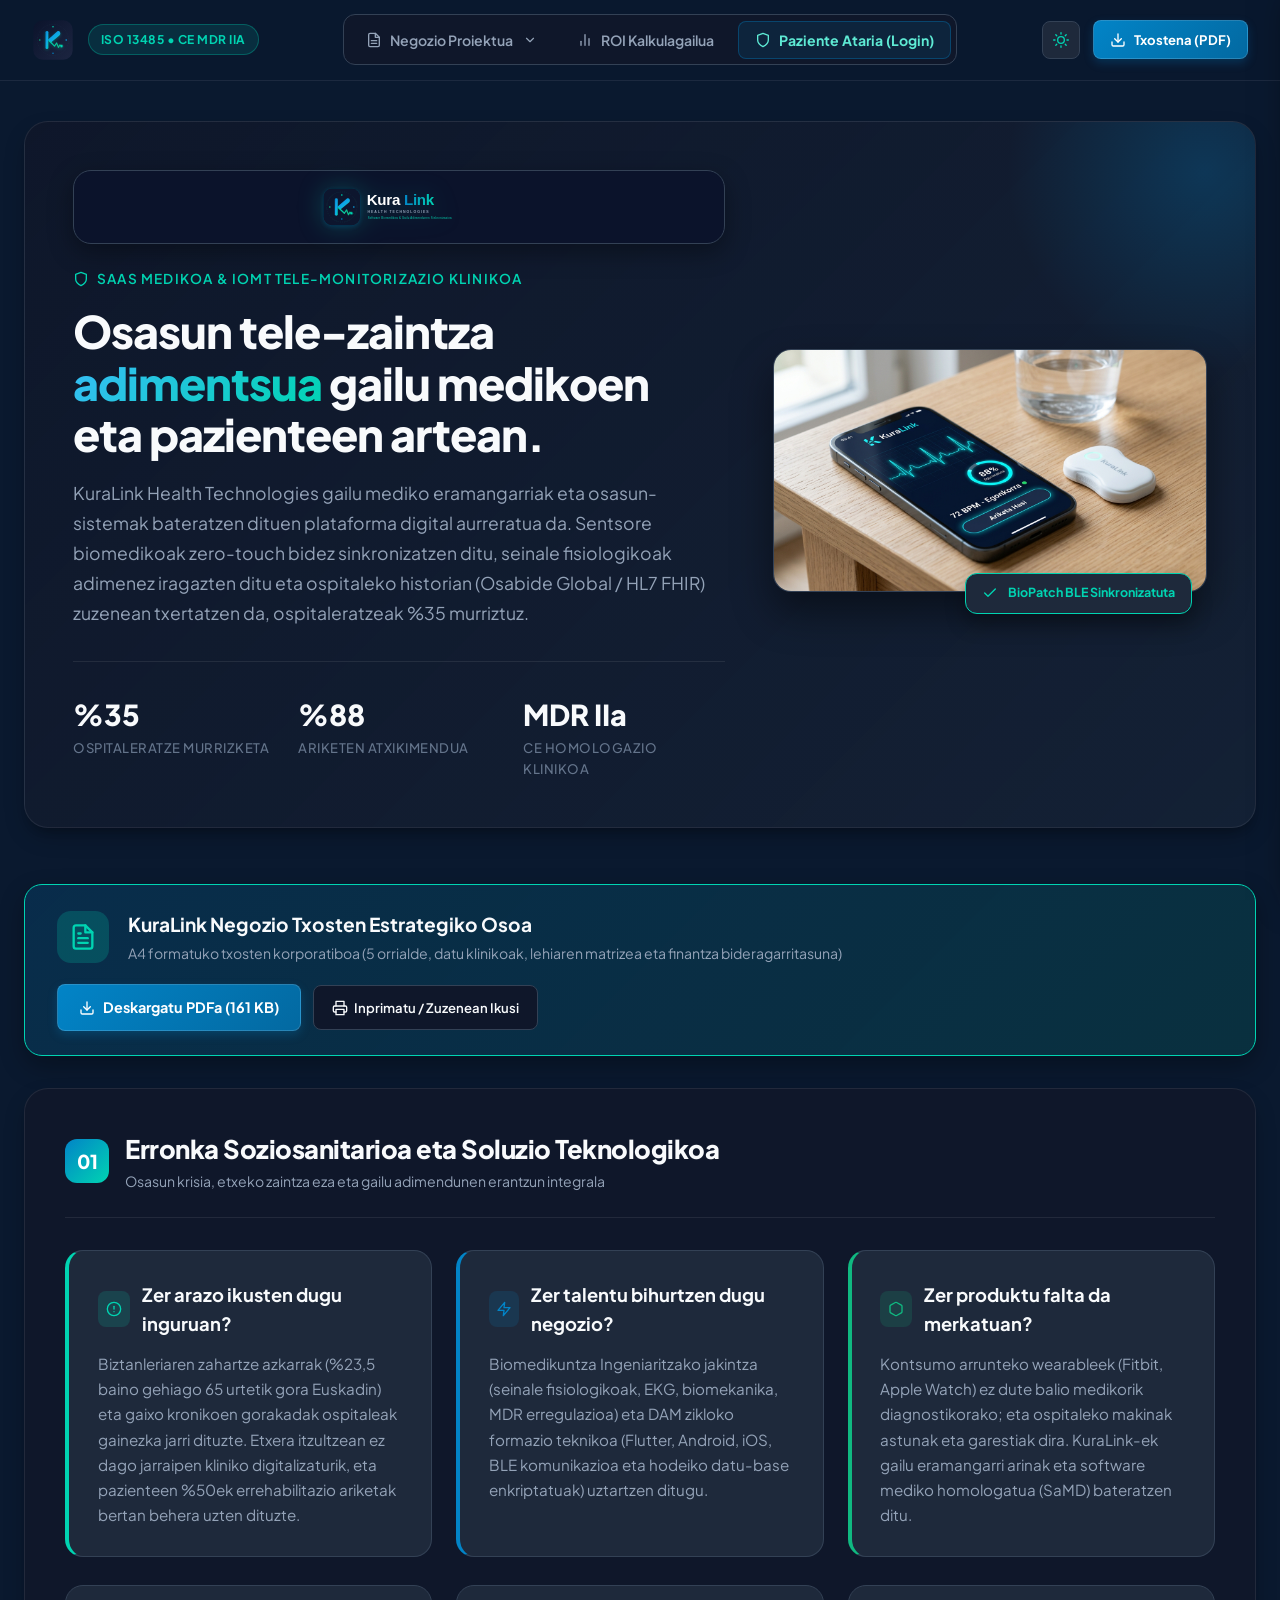
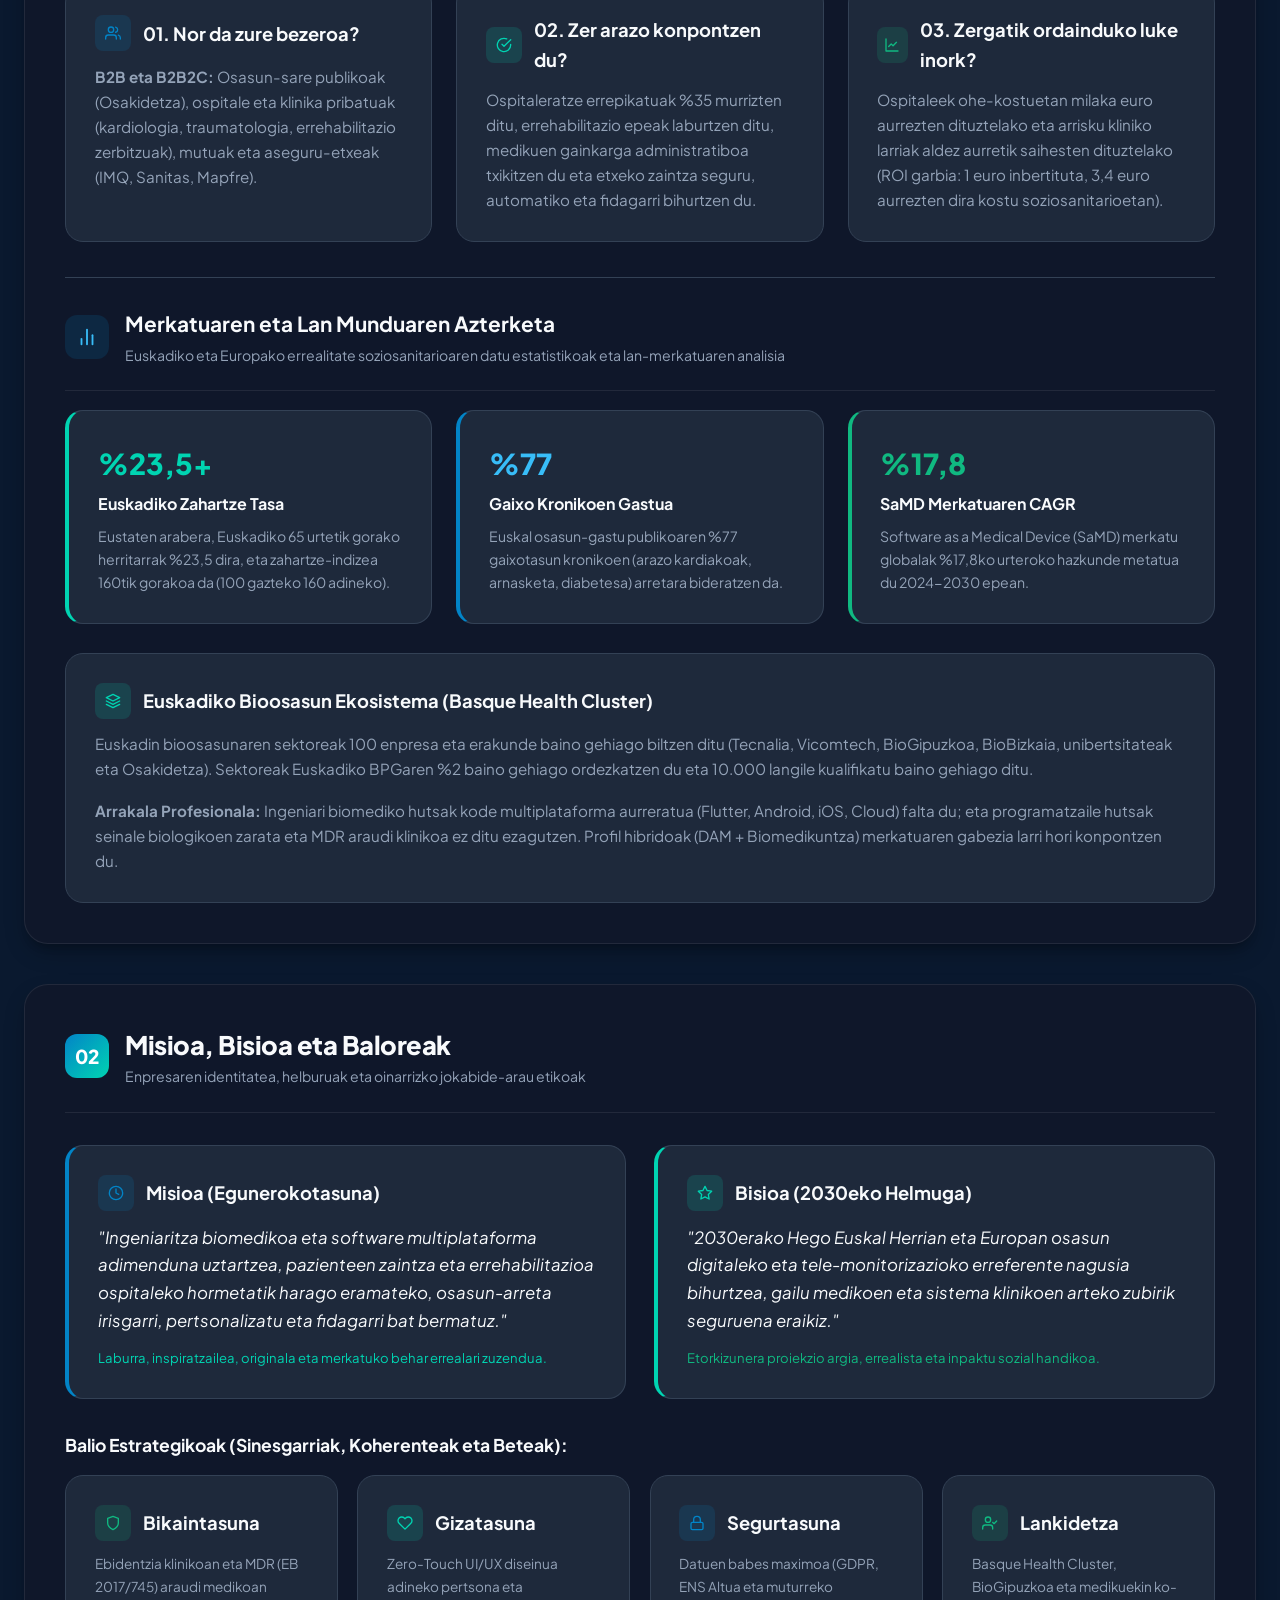
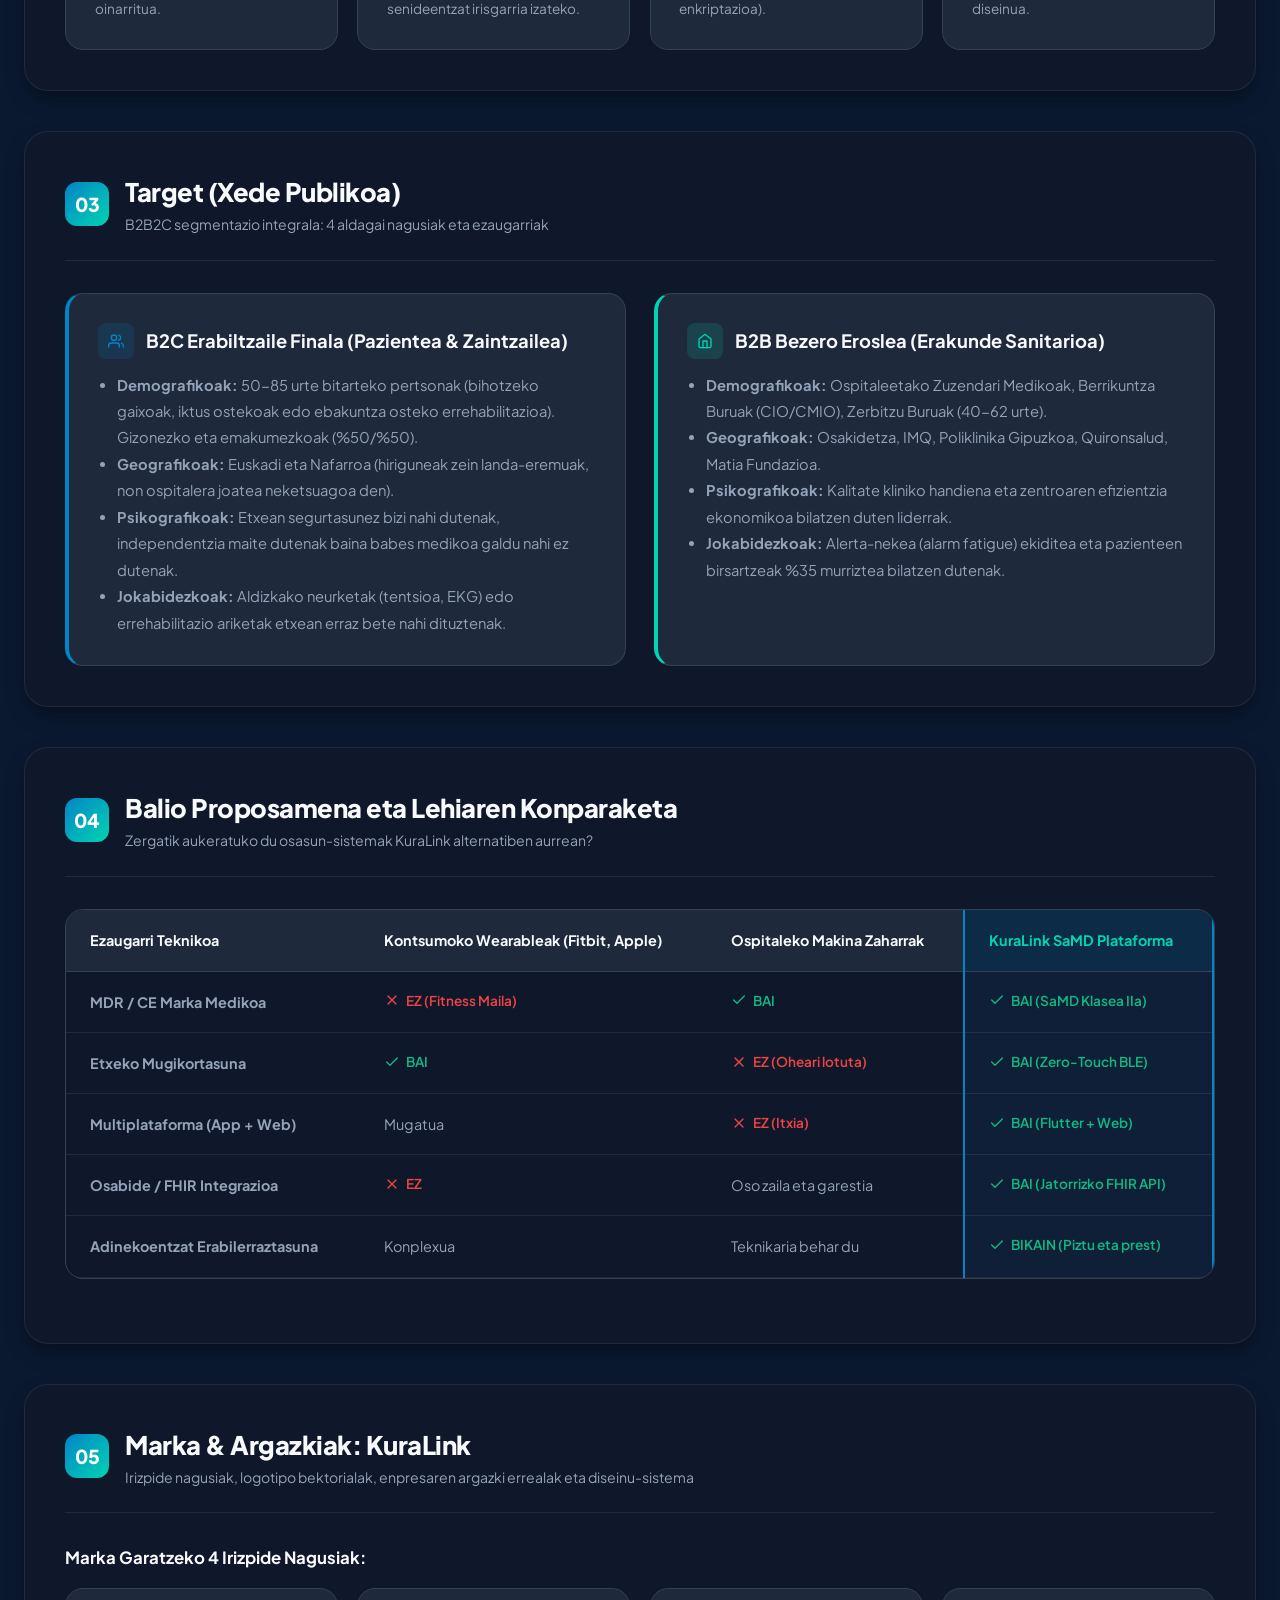
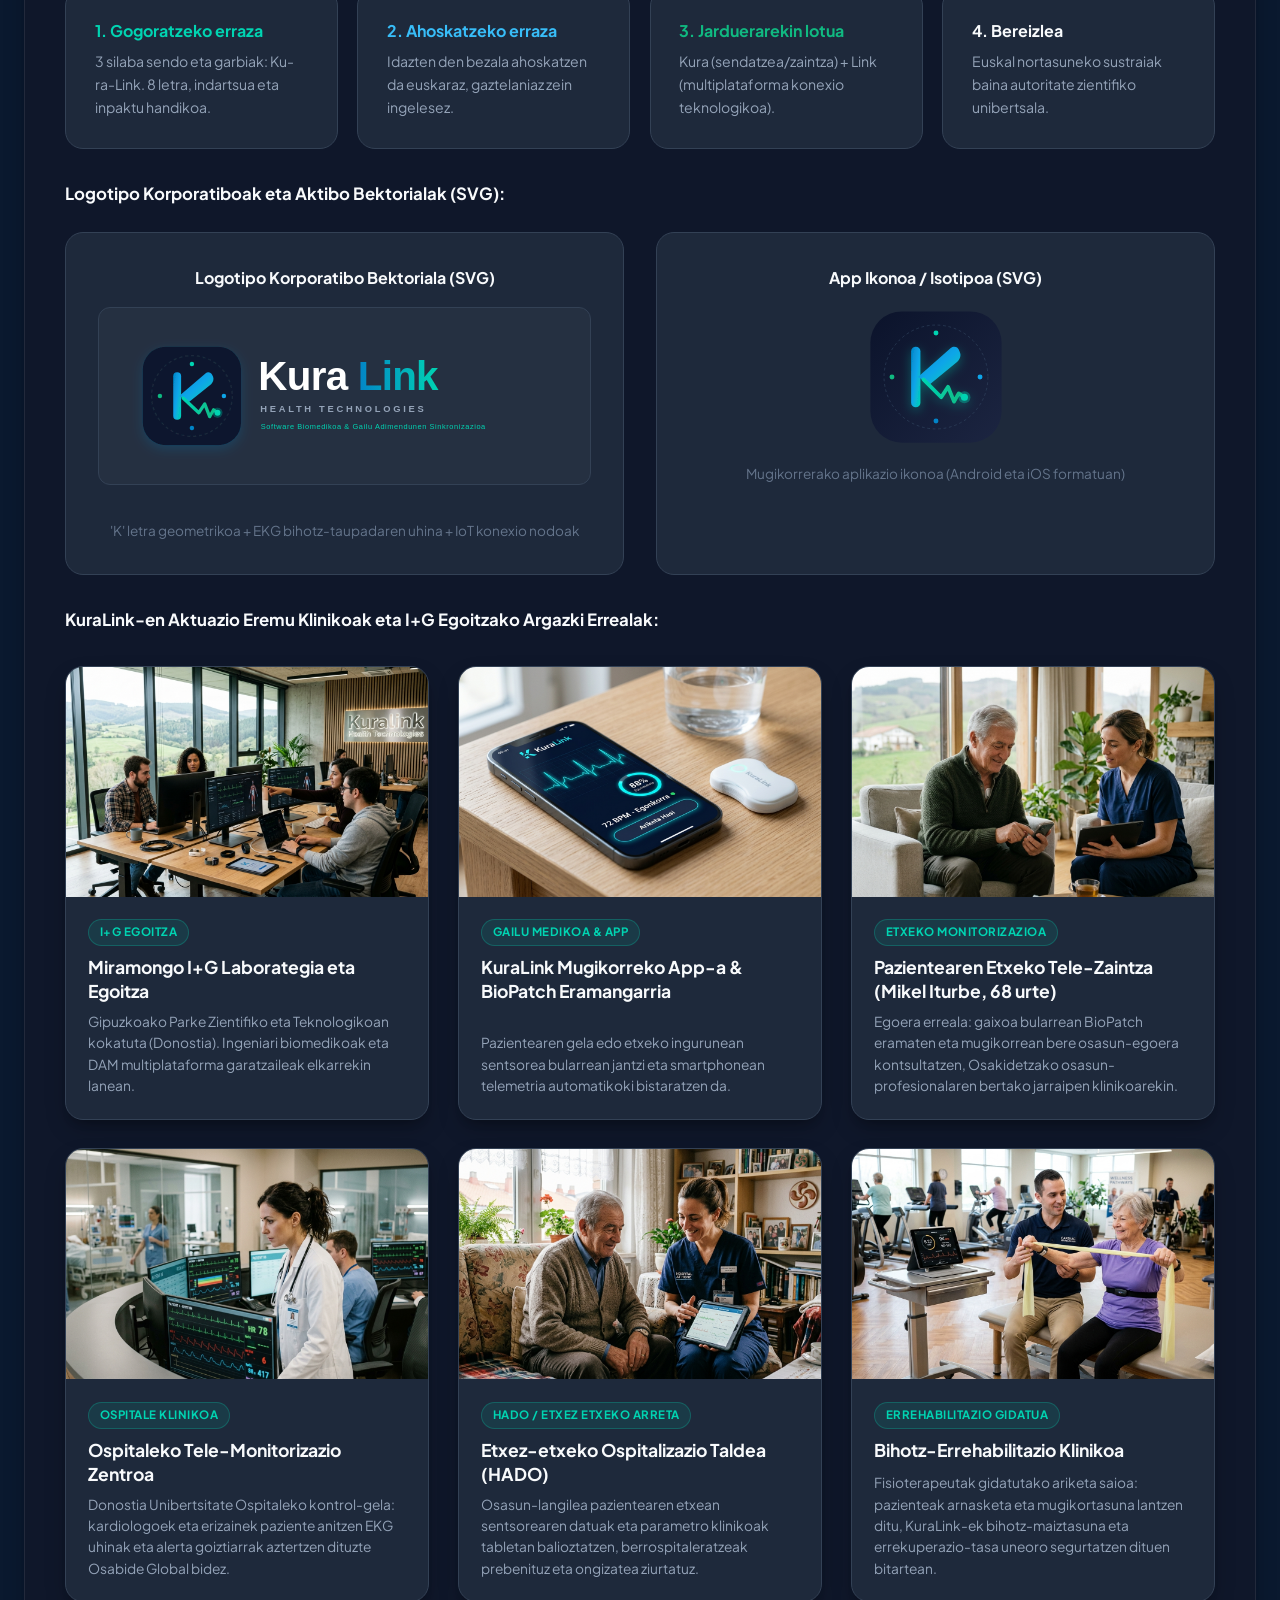
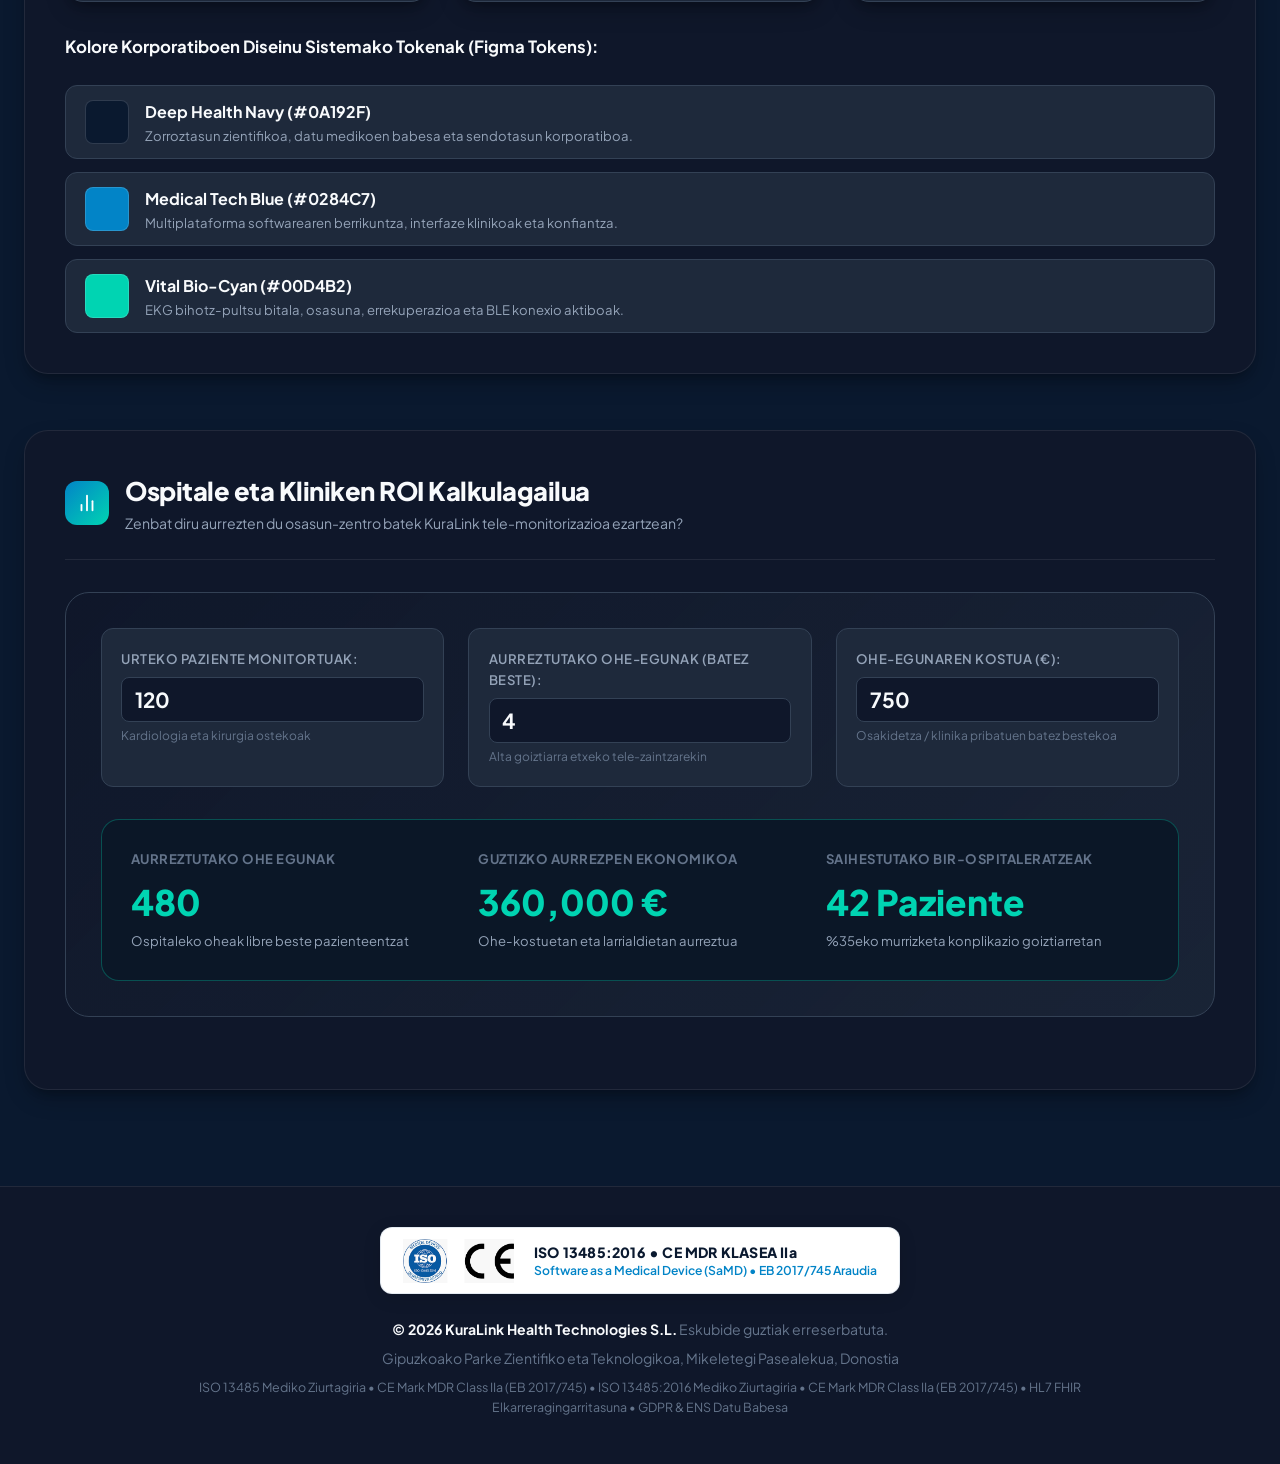
==== commit 6a1b8d4b: "feat: kendu ISO 13485 eta CE goiburukotik eta gehitu footer-era eta orrialdeetako oin-oharretara ema" ====
--- a/kuralink_web_app/index.html
+++ b/kuralink_web_app/index.html
@@ -18,7 +18,11 @@
     <!-- Top Navigation Bar (Figma Design Token Pattern) -->
     <header class="top-nav">
       <div class="brand-wrapper">
-        <a href="#sec-hero" class="brand-icon-link" aria-label="KuraLink Hasiera">
+        <a
+          href="#sec-hero"
+          class="brand-icon-link"
+          aria-label="KuraLink Hasiera"
+        >
           <img
             src="assets/images/kuralink_icon.svg"
             alt="KuraLink"
@@ -60,7 +64,9 @@
             aria-label="Negozio Proiektuaren Atalak"
           >
             <div class="dropdown-header">
-              <span class="dropdown-header-title">Negozio Ideiaren Garapena</span>
+              <span class="dropdown-header-title"
+                >Negozio Ideiaren Garapena</span
+              >
               <a
                 href="#sec-txostena"
                 class="dropdown-top-link"
@@ -77,8 +83,13 @@
               >
                 <span class="dropdown-num-badge">01</span>
                 <div class="dropdown-item-text">
-                  <strong>Erronka Soziosanitarioa eta Merkatuaren Azterketa</strong>
-                  <small>Osasun krisia, merkatuaren datuak eta soluzio integrala</small>
+                  <strong
+                    >Erronka Soziosanitarioa eta Merkatuaren Azterketa</strong
+                  >
+                  <small
+                    >Osasun krisia, merkatuaren datuak eta soluzio
+                    integrala</small
+                  >
                 </div>
               </button>
 
@@ -90,7 +101,9 @@
                 <span class="dropdown-num-badge">02</span>
                 <div class="dropdown-item-text">
                   <strong>Misioa, Bisioa eta Baloreak</strong>
-                  <small>Nortasun korporatiboa, etika klinikoa eta balioak</small>
+                  <small
+                    >Nortasun korporatiboa, etika klinikoa eta balioak</small
+                  >
                 </div>
               </button>
 
@@ -140,7 +153,11 @@
           </svg>
           ROI Kalkulagailua
         </button>
-        <button class="nav-tab-btn nav-patient-btn" id="navBtnPatientPortal" data-view="patient">
+        <button
+          class="nav-tab-btn nav-patient-btn"
+          id="navBtnPatientPortal"
+          data-view="patient"
+        >
           <svg class="svg-icon sm" viewBox="0 0 24 24">
             <path d="M12 22s8-4 8-10V5l-8-3-8 3v7c0 6 8 10 8 10z"></path>
           </svg>
@@ -150,8 +167,22 @@
 
       <div class="nav-actions">
         <!-- Quick Theme Mode Toggle (Sun/Moon) -->
-        <button id="headerThemeToggleBtn" class="theme-toggle-header-btn" aria-label="Aldatu Tema">
-          <svg class="svg-icon sm theme-icon-sun" viewBox="0 0 24 24"><circle cx="12" cy="12" r="5"></circle><line x1="12" y1="1" x2="12" y2="3"></line><line x1="12" y1="21" x2="12" y2="23"></line><line x1="4.22" y1="4.22" x2="5.64" y2="5.64"></line><line x1="18.36" y1="18.36" x2="19.78" y2="19.78"></line><line x1="1" y1="12" x2="3" y2="12"></line><line x1="21" y1="12" x2="23" y2="12"></line><line x1="4.22" y1="19.78" x2="5.64" y2="18.36"></line><line x1="18.36" y1="5.64" x2="19.78" y2="4.22"></line></svg>
+        <button
+          id="headerThemeToggleBtn"
+          class="theme-toggle-header-btn"
+          aria-label="Aldatu Tema"
+        >
+          <svg class="svg-icon sm theme-icon-sun" viewBox="0 0 24 24">
+            <circle cx="12" cy="12" r="5"></circle>
+            <line x1="12" y1="1" x2="12" y2="3"></line>
+            <line x1="12" y1="21" x2="12" y2="23"></line>
+            <line x1="4.22" y1="4.22" x2="5.64" y2="5.64"></line>
+            <line x1="18.36" y1="18.36" x2="19.78" y2="19.78"></line>
+            <line x1="1" y1="12" x2="3" y2="12"></line>
+            <line x1="21" y1="12" x2="23" y2="12"></line>
+            <line x1="4.22" y1="19.78" x2="5.64" y2="18.36"></line>
+            <line x1="18.36" y1="5.64" x2="19.78" y2="4.22"></line>
+          </svg>
         </button>
 
         <a
@@ -207,10 +238,7 @@
         <!-- Section: Negozio Plana (Txostena) -->
         <div class="drawer-section-title">Negozio Plana (Txostena)</div>
         <div class="drawer-links-list">
-          <button
-            class="drawer-link-item active"
-            data-scroll="#sec-txostena"
-          >
+          <button class="drawer-link-item active" data-scroll="#sec-txostena">
             <span class="drawer-num">00</span>
             <div class="drawer-link-text">
               <strong>Negozio Proiektu Osoa</strong>
@@ -218,10 +246,7 @@
             </div>
           </button>
 
-          <button
-            class="drawer-link-item"
-            data-scroll="#sec-arazoa"
-          >
+          <button class="drawer-link-item" data-scroll="#sec-arazoa">
             <span class="drawer-num">01</span>
             <div class="drawer-link-text">
               <strong>Arazoa &amp; Merkatuaren Azterketa</strong>
@@ -229,10 +254,7 @@
             </div>
           </button>
 
-          <button
-            class="drawer-link-item"
-            data-scroll="#sec-misioa"
-          >
+          <button class="drawer-link-item" data-scroll="#sec-misioa">
             <span class="drawer-num">02</span>
             <div class="drawer-link-text">
               <strong>Misioa, Bisioa eta Baloreak</strong>
@@ -240,10 +262,7 @@
             </div>
           </button>
 
-          <button
-            class="drawer-link-item"
-            data-scroll="#sec-target"
-          >
+          <button class="drawer-link-item" data-scroll="#sec-target">
             <span class="drawer-num">03</span>
             <div class="drawer-link-text">
               <strong>Target (Xede Publikoa)</strong>
@@ -251,10 +270,7 @@
             </div>
           </button>
 
-          <button
-            class="drawer-link-item"
-            data-scroll="#sec-balioa"
-          >
+          <button class="drawer-link-item" data-scroll="#sec-balioa">
             <span class="drawer-num">04</span>
             <div class="drawer-link-text">
               <strong>Balio Proposamena &amp; Lehia</strong>
@@ -262,10 +278,7 @@
             </div>
           </button>
 
-          <button
-            class="drawer-link-item"
-            data-scroll="#sec-kap-marka"
-          >
+          <button class="drawer-link-item" data-scroll="#sec-kap-marka">
             <span class="drawer-num">05</span>
             <div class="drawer-link-text">
               <strong>Marka &amp; Argazkiak: KuraLink</strong>
@@ -319,10 +332,26 @@
           <div class="drawer-setting-row">
             <div class="setting-label-group">
               <span class="setting-title">Itxura Modua</span>
-              <span class="setting-desc" id="themeStatusDesc">Modu Iluna (Gau/Kliniko)</span>
-            </div>
-            <button id="drawerThemeToggleBtn" class="theme-switch-btn" aria-label="Aldatu Tema">
-              <svg class="svg-icon sm" viewBox="0 0 24 24"><circle cx="12" cy="12" r="5"></circle><line x1="12" y1="1" x2="12" y2="3"></line><line x1="12" y1="21" x2="12" y2="23"></line><line x1="4.22" y1="4.22" x2="5.64" y2="5.64"></line><line x1="18.36" y1="18.36" x2="19.78" y2="19.78"></line><line x1="1" y1="12" x2="3" y2="12"></line><line x1="21" y1="12" x2="23" y2="12"></line><line x1="4.22" y1="19.78" x2="5.64" y2="18.36"></line><line x1="18.36" y1="5.64" x2="19.78" y2="4.22"></line></svg>
+              <span class="setting-desc" id="themeStatusDesc"
+                >Modu Iluna (Gau/Kliniko)</span
+              >
+            </div>
+            <button
+              id="drawerThemeToggleBtn"
+              class="theme-switch-btn"
+              aria-label="Aldatu Tema"
+            >
+              <svg class="svg-icon sm" viewBox="0 0 24 24">
+                <circle cx="12" cy="12" r="5"></circle>
+                <line x1="12" y1="1" x2="12" y2="3"></line>
+                <line x1="12" y1="21" x2="12" y2="23"></line>
+                <line x1="4.22" y1="4.22" x2="5.64" y2="5.64"></line>
+                <line x1="18.36" y1="18.36" x2="19.78" y2="19.78"></line>
+                <line x1="1" y1="12" x2="3" y2="12"></line>
+                <line x1="21" y1="12" x2="23" y2="12"></line>
+                <line x1="4.22" y1="19.78" x2="5.64" y2="18.36"></line>
+                <line x1="18.36" y1="5.64" x2="19.78" y2="4.22"></line>
+              </svg>
               <span id="themeBtnText">Argia</span>
             </button>
           </div>
@@ -373,7 +402,11 @@
         <span>Proiektua</span>
         <span class="nav-active-dot"></span>
       </button>
-      <button class="mobile-nav-btn mobile-patient-btn" id="mobileBtnPatientPortal" data-view="patient">
+      <button
+        class="mobile-nav-btn mobile-patient-btn"
+        id="mobileBtnPatientPortal"
+        data-view="patient"
+      >
         <svg class="svg-icon" viewBox="0 0 24 24">
           <path d="M22 12h-4l-3 9L9 3l-3 9H2"></path>
         </svg>
@@ -395,285 +428,1160 @@
     <main class="main-layout">
       <!-- Hero Section with PROMINENT PRINCIPAL LOGO -->
       <div id="landingView" class="landing-view">
-      <!-- Hero Section with PROMINENT PRINCIPAL LOGO -->
-      <section id="sec-hero" class="hero-section">
-        <div class="hero-content">
-          <!-- HERO PROMINENT LOGO EMBLEM -->
-          <div class="hero-brand-emblem">
+        <!-- Hero Section with PROMINENT PRINCIPAL LOGO -->
+        <section id="sec-hero" class="hero-section">
+          <div class="hero-content">
+            <!-- HERO PROMINENT LOGO EMBLEM -->
+            <div class="hero-brand-emblem">
+              <img
+                src="assets/images/kuralink_logo.svg"
+                alt="KuraLink Health Technologies"
+                class="hero-main-logo"
+              />
+            </div>
+
+            <div class="hero-tagline">
+              <svg class="svg-icon sm" viewBox="0 0 24 24">
+                <path d="M12 22s8-4 8-10V5l-8-3-8 3v7c0 6 8 10 8 10z"></path>
+              </svg>
+              SAAS MEDIKOA &amp; IOMT TELE-MONITORIZAZIO KLINIKOA
+            </div>
+            <h1 class="hero-title">
+              Osasun tele-zaintza
+              <span class="gradient-text">adimentsua</span> gailu medikoen eta
+              pazienteen artean.
+            </h1>
+            <p class="hero-desc">
+              KuraLink Health Technologies gailu mediko eramangarriak eta
+              osasun-sistemak bateratzen dituen plataforma digital aurreratua
+              da. Sentsore biomedikoak zero-touch bidez sinkronizatzen ditu,
+              seinale fisiologikoak adimenez iragazten ditu eta ospitaleko
+              historian (Osabide Global / HL7 FHIR) zuzenean txertatzen da,
+              ospitaleratzeak %35 murriztuz.
+            </p>
+
+            <div class="hero-metrics-row">
+              <div class="hero-metric-item">
+                <h3>%35</h3>
+                <p>Ospitaleratze Murrizketa</p>
+              </div>
+              <div class="hero-metric-item">
+                <h3>%88</h3>
+                <p>Ariketen Atxikimendua</p>
+              </div>
+              <div class="hero-metric-item">
+                <h3>MDR IIa</h3>
+                <p>CE Homologazio Klinikoa</p>
+              </div>
+            </div>
+          </div>
+
+          <div class="hero-visual">
             <img
-              src="assets/images/kuralink_logo.svg"
-              alt="KuraLink Health Technologies"
-              class="hero-main-logo"
+              src="assets/images/kuralink_app_mockup.jpg"
+              alt="KuraLink Aplikazioa Smartphonean eta BioPatch sentsorea"
+              class="hero-product-img"
             />
-            </div>
-
-          <div class="hero-tagline">
-            <svg class="svg-icon sm" viewBox="0 0 24 24">
-              <path d="M12 22s8-4 8-10V5l-8-3-8 3v7c0 6 8 10 8 10z"></path>
-            </svg>
-            SAAS MEDIKOA &amp; IOMT TELE-MONITORIZAZIO KLINIKOA
+            <div class="hero-floating-badge">
+              <svg
+                class="svg-icon sm"
+                viewBox="0 0 24 24"
+                style="color: var(--accent-cyan)"
+              >
+                <polyline points="20 6 9 17 4 12"></polyline>
+              </svg>
+              <p>BioPatch BLE Sinkronizatuta</p>
+            </div>
           </div>
-          <h1 class="hero-title">
-            Osasun tele-zaintza
-            <span class="gradient-text">adimentsua</span> gailu medikoen eta
-            pazienteen artean.
-          </h1>
-          <p class="hero-desc">
-            KuraLink Health Technologies gailu mediko eramangarriak eta
-            osasun-sistemak bateratzen dituen plataforma digital aurreratua da.
-            Sentsore biomedikoak zero-touch bidez sinkronizatzen ditu, seinale
-            fisiologikoak adimenez iragazten ditu eta ospitaleko historian
-            (Osabide Global / HL7 FHIR) zuzenean txertatzen da, ospitaleratzeak
-            %35 murriztuz.
-          </p>
-
-          <div class="hero-metrics-row">
-            <div class="hero-metric-item">
-              <h3>%35</h3>
-              <p>Ospitaleratze Murrizketa</p>
-            </div>
-            <div class="hero-metric-item">
-              <h3>%88</h3>
-              <p>Ariketen Atxikimendua</p>
-            </div>
-            <div class="hero-metric-item">
-              <h3>MDR IIa</h3>
-              <p>CE Homologazio Klinikoa</p>
-            </div>
-          </div>
-        </div>
-
-        <div class="hero-visual">
-          <img
-            src="assets/images/kuralink_app_mockup.jpg"
-            alt="KuraLink Aplikazioa Smartphonean eta BioPatch sentsorea"
-            class="hero-product-img"
-          />
-          <div class="hero-floating-badge">
-            <svg
-              class="svg-icon sm"
-              viewBox="0 0 24 24"
-              style="color: var(--accent-cyan)"
-            >
-              <polyline points="20 6 9 17 4 12"></polyline>
-            </svg>
-            <p>BioPatch BLE Sinkronizatuta</p>
-          </div>
-        </div>
-      </section>
-
-      <!-- ====================================================================
+        </section>
+
+        <!-- ====================================================================
          TAB 1: TXOSTEN NAGUSIA (PDF-ko 5 ATALAK)
          ==================================================================== -->
-      <section id="sec-txostena" class="landing-section">
-        <!-- Executive PDF Download Card -->
-        <div class="exec-pdf-banner">
-          <div style="display: flex; align-items: center; gap: 1.2rem">
-            <div class="exec-pdf-icon-box">
-              <svg class="svg-icon lg" viewBox="0 0 24 24">
-                <path
-                  d="M14 2H6a2 2 0 0 0-2 2v16a2 2 0 0 0 2 2h12a2 2 0 0 0 2-2V8z"
-                ></path>
-                <polyline points="14 2 14 8 20 8"></polyline>
-                <line x1="16" y1="13" x2="8" y2="13"></line>
-                <line x1="16" y1="17" x2="8" y2="17"></line>
-                <polyline points="10 9 9 9 8 9"></polyline>
-              </svg>
-            </div>
-            <div>
-              <h3
-                style="
-                  font-size: 1.2rem;
-                  color: var(--text-primary);
-                  margin-bottom: 3px;
-                "
-              >
-                KuraLink Negozio Txosten Estrategiko Osoa
-              </h3>
-              <p style="font-size: 0.88rem; color: var(--text-secondary)">
-                A4 formatuko txosten korporatiboa (5 orrialde, datu klinikoak,
-                lehiaren matrizea eta finantza bideragarritasuna)
-              </p>
-            </div>
-          </div>
-          <div style="display: flex; gap: 0.8rem; align-items: center">
-            <a
-              href="assets/docs/KuraLink_Negozio_Txostena.pdf"
-              download="KuraLink_Negozio_Txostena.pdf"
-              class="btn-download-pdf"
-              style="font-size: 0.9rem; padding: 0.7rem 1.3rem"
-            >
-              <svg class="svg-icon sm" viewBox="0 0 24 24">
-                <path d="M21 15v4a2 2 0 0 1-2 2H5a2 2 0 0 1-2-2v-4"></path>
-                <polyline points="7 10 12 15 17 10"></polyline>
-                <line x1="12" y1="15" x2="12" y2="3"></line>
-              </svg>
-              Deskargatu PDFa (161 KB)
-            </a>
-            <a
-              href="txostena_inprimatzeko.html"
-              target="_blank"
-              class="btn-ctrl"
-              style="text-decoration: none; padding: 0.7rem 1.1rem"
-            >
-              <svg class="svg-icon sm" viewBox="0 0 24 24">
-                <polyline points="6 9 6 2 18 2 18 9"></polyline>
-                <path
-                  d="M6 18H4a2 2 0 0 1-2-2v-5a2 2 0 0 1 2-2h16a2 2 0 0 1 2 2v5a2 2 0 0 1-2 2h-2"
-                ></path>
-                <rect x="6" y="14" width="12" height="8"></rect>
-              </svg>
-              Inprimatu / Zuzenean Ikusi
-            </a>
-          </div>
-        </div>
-
-        <!-- 01: ARAZOA ETA IRTENBIDEA -->
-        <section id="sec-arazoa" class="section-card">
-          <div class="section-head">
-            <div class="section-head-left">
-              <div class="section-number-badge">01</div>
+        <section id="sec-txostena" class="landing-section">
+          <!-- Executive PDF Download Card -->
+          <div class="exec-pdf-banner">
+            <div style="display: flex; align-items: center; gap: 1.2rem">
+              <div class="exec-pdf-icon-box">
+                <svg class="svg-icon lg" viewBox="0 0 24 24">
+                  <path
+                    d="M14 2H6a2 2 0 0 0-2 2v16a2 2 0 0 0 2 2h12a2 2 0 0 0 2-2V8z"
+                  ></path>
+                  <polyline points="14 2 14 8 20 8"></polyline>
+                  <line x1="16" y1="13" x2="8" y2="13"></line>
+                  <line x1="16" y1="17" x2="8" y2="17"></line>
+                  <polyline points="10 9 9 9 8 9"></polyline>
+                </svg>
+              </div>
               <div>
-                <h2>Erronka Soziosanitarioa eta Soluzio Teknologikoa</h2>
-                <p>
-                  Osasun krisia, etxeko zaintza eza eta gailu adimendunen
-                  erantzun integrala
-                </p>
-              </div>
-            </div>
-          </div>
-
-          <div class="grid-3" style="margin-bottom: 1.8rem">
-            <div class="info-card accent-border">
-              <div class="card-icon-title">
-                <div class="icon-box cyan">
-                  <svg class="svg-icon sm" viewBox="0 0 24 24">
-                    <circle cx="12" cy="12" r="10"></circle>
-                    <line x1="12" y1="8" x2="12" y2="12"></line>
-                    <line x1="12" y1="16" x2="12.01" y2="16"></line>
-                  </svg>
-                </div>
-                <h3>Zer arazo ikusten dugu inguruan?</h3>
-              </div>
-              <p>
-                Biztanleriaren zahartze azkarrak (%23,5 baino gehiago 65 urtetik
-                gora Euskadin) eta gaixo kronikoen gorakadak ospitaleak gainezka
-                jarri dituzte. Etxera itzultzean ez dago jarraipen kliniko
-                digitalizaturik, eta pazienteen %50ek errehabilitazio ariketak
-                bertan behera uzten dituzte.
-              </p>
-            </div>
-
-            <div class="info-card blue-border">
-              <div class="card-icon-title">
-                <div class="icon-box">
-                  <svg class="svg-icon sm" viewBox="0 0 24 24">
-                    <polygon
-                      points="13 2 3 14 12 14 11 22 21 10 12 10 13 2"
-                    ></polygon>
-                  </svg>
-                </div>
-                <h3>Zer talentu bihurtzen dugu negozio?</h3>
-              </div>
-              <p>
-                Biomedikuntza Ingeniaritzako jakintza (seinale fisiologikoak,
-                EKG, biomekanika, MDR erregulazioa) eta DAM zikloko formazio
-                teknikoa (Flutter, Android, iOS, BLE komunikazioa eta hodeiko
-                datu-base enkriptatuak) uztartzen ditugu.
-              </p>
-            </div>
-
-            <div class="info-card green-border">
-              <div class="card-icon-title">
-                <div class="icon-box green">
-                  <svg class="svg-icon sm" viewBox="0 0 24 24">
-                    <path
-                      d="M21 16V8a2 2 0 0 0-1-1.73l-7-4a2 2 0 0 0-2 0l-7 4A2 2 0 0 0 3 8v8a2 2 0 0 0 1 1.73l7 4a2 2 0 0 0 2 0l7-4A2 2 0 0 0 21 16z"
-                    ></path>
-                  </svg>
-                </div>
-                <h3>Zer produktu falta da merkatuan?</h3>
-              </div>
-              <p>
-                Kontsumo arrunteko wearableek (Fitbit, Apple Watch) ez dute
-                balio medikorik diagnostikorako; eta ospitaleko makinak astunak
-                eta garestiak dira. KuraLink-ek gailu eramangarri arinak eta
-                software mediko homologatua (SaMD) bateratzen ditu.
-              </p>
-            </div>
-          </div>
-
-          <div class="grid-3">
-            <div class="info-card">
-              <div class="card-icon-title">
-                <div class="icon-box">
-                  <svg class="svg-icon sm" viewBox="0 0 24 24">
-                    <path d="M17 21v-2a4 4 0 0 0-4-4H5a4 4 0 0 0-4 4v2"></path>
-                    <circle cx="9" cy="7" r="4"></circle>
-                    <path d="M23 21v-2a4 4 0 0 0-3-3.87"></path>
-                    <path d="M16 3.13a4 4 0 0 1 0 7.75"></path>
-                  </svg>
-                </div>
-                <h3>01. Nor da zure bezeroa?</h3>
-              </div>
-              <p>
-                <strong>B2B eta B2B2C:</strong> Osasun-sare publikoak
-                (Osakidetza), ospitale eta klinika pribatuak (kardiologia,
-                traumatologia, errehabilitazio zerbitzuak), mutuak eta
-                aseguru-etxeak (IMQ, Sanitas, Mapfre).
-              </p>
-            </div>
-
-            <div class="info-card">
-              <div class="card-icon-title">
-                <div class="icon-box cyan">
-                  <svg class="svg-icon sm" viewBox="0 0 24 24">
-                    <path d="M22 11.08V12a10 10 0 1 1-5.93-9.14"></path>
-                    <polyline points="22 4 12 14.01 9 11.01"></polyline>
-                  </svg>
-                </div>
-                <h3>02. Zer arazo konpontzen du?</h3>
-              </div>
-              <p>
-                Ospitaleratze errepikatuak %35 murrizten ditu, errehabilitazio
-                epeak laburtzen ditu, medikuen gainkarga administratiboa
-                txikitzen du eta etxeko zaintza seguru, automatiko eta fidagarri
-                bihurtzen du.
-              </p>
-            </div>
-
-            <div class="info-card">
-              <div class="card-icon-title">
-                <div class="icon-box green">
-                  <svg class="svg-icon sm" viewBox="0 0 24 24">
-                    <path d="M3 3v18h18"></path>
-                    <path d="M18.7 8l-5.1 5.2-2.8-2.7L7 14.3"></path>
-                  </svg>
-                </div>
-                <h3>03. Zergatik ordainduko luke inork?</h3>
-              </div>
-              <p>
-                Ospitaleek ohe-kostuetan milaka euro aurrezten dituztelako eta
-                arrisku kliniko larriak aldez aurretik saihesten dituztelako
-                (ROI garbia: 1 euro inbertituta, 3,4 euro aurrezten dira kostu
-                soziosanitarioetan).
-              </p>
-            </div>
-          </div>
-
-          <!-- Merkatuaren eta Lan Munduaren Azterketa (Gehitua 01 atalean) -->
-          <span id="sec-merkatua" style="display: block; position: relative; top: -110px; visibility: hidden;"></span>
-          <div style="margin-top: 2.2rem; padding-top: 1.8rem; border-top: 1px solid var(--surface-border)">
-            <div class="section-head" style="margin-bottom: 1.2rem">
-              <div class="section-head-left">
-                <div
-                  class="section-number-badge"
+                <h3
                   style="
-                    background: rgba(2, 132, 199, 0.15);
-                    border-color: var(--tech-blue-light);
-                    color: var(--tech-blue-light);
+                    font-size: 1.2rem;
+                    color: var(--text-primary);
+                    margin-bottom: 3px;
                   "
                 >
+                  KuraLink Negozio Txosten Estrategiko Osoa
+                </h3>
+                <p style="font-size: 0.88rem; color: var(--text-secondary)">
+                  A4 formatuko txosten korporatiboa (5 orrialde, datu klinikoak,
+                  lehiaren matrizea eta finantza bideragarritasuna)
+                </p>
+              </div>
+            </div>
+            <div style="display: flex; gap: 0.8rem; align-items: center">
+              <a
+                href="assets/docs/KuraLink_Negozio_Txostena.pdf"
+                download="KuraLink_Negozio_Txostena.pdf"
+                class="btn-download-pdf"
+                style="font-size: 0.9rem; padding: 0.7rem 1.3rem"
+              >
+                <svg class="svg-icon sm" viewBox="0 0 24 24">
+                  <path d="M21 15v4a2 2 0 0 1-2 2H5a2 2 0 0 1-2-2v-4"></path>
+                  <polyline points="7 10 12 15 17 10"></polyline>
+                  <line x1="12" y1="15" x2="12" y2="3"></line>
+                </svg>
+                Deskargatu PDFa (161 KB)
+              </a>
+              <a
+                href="txostena_inprimatzeko.html"
+                target="_blank"
+                class="btn-ctrl"
+                style="text-decoration: none; padding: 0.7rem 1.1rem"
+              >
+                <svg class="svg-icon sm" viewBox="0 0 24 24">
+                  <polyline points="6 9 6 2 18 2 18 9"></polyline>
+                  <path
+                    d="M6 18H4a2 2 0 0 1-2-2v-5a2 2 0 0 1 2-2h16a2 2 0 0 1 2 2v5a2 2 0 0 1-2 2h-2"
+                  ></path>
+                  <rect x="6" y="14" width="12" height="8"></rect>
+                </svg>
+                Inprimatu / Zuzenean Ikusi
+              </a>
+            </div>
+          </div>
+
+          <!-- 01: ARAZOA ETA IRTENBIDEA -->
+          <section id="sec-arazoa" class="section-card">
+            <div class="section-head">
+              <div class="section-head-left">
+                <div class="section-number-badge">01</div>
+                <div>
+                  <h2>Erronka Soziosanitarioa eta Soluzio Teknologikoa</h2>
+                  <p>
+                    Osasun krisia, etxeko zaintza eza eta gailu adimendunen
+                    erantzun integrala
+                  </p>
+                </div>
+              </div>
+            </div>
+
+            <div class="grid-3" style="margin-bottom: 1.8rem">
+              <div class="info-card accent-border">
+                <div class="card-icon-title">
+                  <div class="icon-box cyan">
+                    <svg class="svg-icon sm" viewBox="0 0 24 24">
+                      <circle cx="12" cy="12" r="10"></circle>
+                      <line x1="12" y1="8" x2="12" y2="12"></line>
+                      <line x1="12" y1="16" x2="12.01" y2="16"></line>
+                    </svg>
+                  </div>
+                  <h3>Zer arazo ikusten dugu inguruan?</h3>
+                </div>
+                <p>
+                  Biztanleriaren zahartze azkarrak (%23,5 baino gehiago 65
+                  urtetik gora Euskadin) eta gaixo kronikoen gorakadak
+                  ospitaleak gainezka jarri dituzte. Etxera itzultzean ez dago
+                  jarraipen kliniko digitalizaturik, eta pazienteen %50ek
+                  errehabilitazio ariketak bertan behera uzten dituzte.
+                </p>
+              </div>
+
+              <div class="info-card blue-border">
+                <div class="card-icon-title">
+                  <div class="icon-box">
+                    <svg class="svg-icon sm" viewBox="0 0 24 24">
+                      <polygon
+                        points="13 2 3 14 12 14 11 22 21 10 12 10 13 2"
+                      ></polygon>
+                    </svg>
+                  </div>
+                  <h3>Zer talentu bihurtzen dugu negozio?</h3>
+                </div>
+                <p>
+                  Biomedikuntza Ingeniaritzako jakintza (seinale fisiologikoak,
+                  EKG, biomekanika, MDR erregulazioa) eta DAM zikloko formazio
+                  teknikoa (Flutter, Android, iOS, BLE komunikazioa eta hodeiko
+                  datu-base enkriptatuak) uztartzen ditugu.
+                </p>
+              </div>
+
+              <div class="info-card green-border">
+                <div class="card-icon-title">
+                  <div class="icon-box green">
+                    <svg class="svg-icon sm" viewBox="0 0 24 24">
+                      <path
+                        d="M21 16V8a2 2 0 0 0-1-1.73l-7-4a2 2 0 0 0-2 0l-7 4A2 2 0 0 0 3 8v8a2 2 0 0 0 1 1.73l7 4a2 2 0 0 0 2 0l7-4A2 2 0 0 0 21 16z"
+                      ></path>
+                    </svg>
+                  </div>
+                  <h3>Zer produktu falta da merkatuan?</h3>
+                </div>
+                <p>
+                  Kontsumo arrunteko wearableek (Fitbit, Apple Watch) ez dute
+                  balio medikorik diagnostikorako; eta ospitaleko makinak
+                  astunak eta garestiak dira. KuraLink-ek gailu eramangarri
+                  arinak eta software mediko homologatua (SaMD) bateratzen ditu.
+                </p>
+              </div>
+            </div>
+
+            <div class="grid-3">
+              <div class="info-card">
+                <div class="card-icon-title">
+                  <div class="icon-box">
+                    <svg class="svg-icon sm" viewBox="0 0 24 24">
+                      <path
+                        d="M17 21v-2a4 4 0 0 0-4-4H5a4 4 0 0 0-4 4v2"
+                      ></path>
+                      <circle cx="9" cy="7" r="4"></circle>
+                      <path d="M23 21v-2a4 4 0 0 0-3-3.87"></path>
+                      <path d="M16 3.13a4 4 0 0 1 0 7.75"></path>
+                    </svg>
+                  </div>
+                  <h3>01. Nor da zure bezeroa?</h3>
+                </div>
+                <p>
+                  <strong>B2B eta B2B2C:</strong> Osasun-sare publikoak
+                  (Osakidetza), ospitale eta klinika pribatuak (kardiologia,
+                  traumatologia, errehabilitazio zerbitzuak), mutuak eta
+                  aseguru-etxeak (IMQ, Sanitas, Mapfre).
+                </p>
+              </div>
+
+              <div class="info-card">
+                <div class="card-icon-title">
+                  <div class="icon-box cyan">
+                    <svg class="svg-icon sm" viewBox="0 0 24 24">
+                      <path d="M22 11.08V12a10 10 0 1 1-5.93-9.14"></path>
+                      <polyline points="22 4 12 14.01 9 11.01"></polyline>
+                    </svg>
+                  </div>
+                  <h3>02. Zer arazo konpontzen du?</h3>
+                </div>
+                <p>
+                  Ospitaleratze errepikatuak %35 murrizten ditu, errehabilitazio
+                  epeak laburtzen ditu, medikuen gainkarga administratiboa
+                  txikitzen du eta etxeko zaintza seguru, automatiko eta
+                  fidagarri bihurtzen du.
+                </p>
+              </div>
+
+              <div class="info-card">
+                <div class="card-icon-title">
+                  <div class="icon-box green">
+                    <svg class="svg-icon sm" viewBox="0 0 24 24">
+                      <path d="M3 3v18h18"></path>
+                      <path d="M18.7 8l-5.1 5.2-2.8-2.7L7 14.3"></path>
+                    </svg>
+                  </div>
+                  <h3>03. Zergatik ordainduko luke inork?</h3>
+                </div>
+                <p>
+                  Ospitaleek ohe-kostuetan milaka euro aurrezten dituztelako eta
+                  arrisku kliniko larriak aldez aurretik saihesten dituztelako
+                  (ROI garbia: 1 euro inbertituta, 3,4 euro aurrezten dira kostu
+                  soziosanitarioetan).
+                </p>
+              </div>
+            </div>
+
+            <!-- Merkatuaren eta Lan Munduaren Azterketa (Gehitua 01 atalean) -->
+            <span
+              id="sec-merkatua"
+              style="
+                display: block;
+                position: relative;
+                top: -110px;
+                visibility: hidden;
+              "
+            ></span>
+            <div
+              style="
+                margin-top: 2.2rem;
+                padding-top: 1.8rem;
+                border-top: 1px solid var(--surface-border);
+              "
+            >
+              <div class="section-head" style="margin-bottom: 1.2rem">
+                <div class="section-head-left">
+                  <div
+                    class="section-number-badge"
+                    style="
+                      background: rgba(2, 132, 199, 0.15);
+                      border-color: var(--tech-blue-light);
+                      color: var(--tech-blue-light);
+                    "
+                  >
+                    <svg class="svg-icon md" viewBox="0 0 24 24">
+                      <line x1="18" y1="20" x2="18" y2="10"></line>
+                      <line x1="12" y1="20" x2="12" y2="4"></line>
+                      <line x1="6" y1="20" x2="6" y2="14"></line>
+                    </svg>
+                  </div>
+                  <div>
+                    <h3
+                      style="
+                        font-size: 1.3rem;
+                        font-weight: 700;
+                        color: var(--text-primary);
+                        margin-bottom: 0.2rem;
+                      "
+                    >
+                      Merkatuaren eta Lan Munduaren Azterketa
+                    </h3>
+                    <p style="font-size: 0.88rem; color: var(--text-secondary)">
+                      Euskadiko eta Europako errealitate soziosanitarioaren datu
+                      estatistikoak eta lan-merkatuaren analisia
+                    </p>
+                  </div>
+                </div>
+              </div>
+
+              <div class="grid-3" style="margin-bottom: 1.8rem">
+                <div class="info-card accent-border">
+                  <h4
+                    style="
+                      color: var(--accent-cyan);
+                      font-size: 1.8rem;
+                      font-weight: 800;
+                      margin-bottom: 0.3rem;
+                    "
+                  >
+                    %23,5+
+                  </h4>
+                  <h5
+                    style="
+                      color: var(--text-primary);
+                      font-size: 1rem;
+                      margin-bottom: 0.5rem;
+                    "
+                  >
+                    Euskadiko Zahartze Tasa
+                  </h5>
+                  <p style="font-size: 0.88rem">
+                    Eustaten arabera, Euskadiko 65 urtetik gorako herritarrak
+                    %23,5 dira, eta zahartze-indizea 160tik gorakoa da (100
+                    gazteko 160 adineko).
+                  </p>
+                </div>
+
+                <div class="info-card blue-border">
+                  <h4
+                    style="
+                      color: var(--tech-blue-light);
+                      font-size: 1.8rem;
+                      font-weight: 800;
+                      margin-bottom: 0.3rem;
+                    "
+                  >
+                    %77
+                  </h4>
+                  <h5
+                    style="
+                      color: var(--text-primary);
+                      font-size: 1rem;
+                      margin-bottom: 0.5rem;
+                    "
+                  >
+                    Gaixo Kronikoen Gastua
+                  </h5>
+                  <p style="font-size: 0.88rem">
+                    Euskal osasun-gastu publikoaren %77 gaixotasun kronikoen
+                    (arazo kardiakoak, arnasketa, diabetesa) arretara bideratzen
+                    da.
+                  </p>
+                </div>
+
+                <div class="info-card green-border">
+                  <h4
+                    style="
+                      color: var(--accent-green);
+                      font-size: 1.8rem;
+                      font-weight: 800;
+                      margin-bottom: 0.3rem;
+                    "
+                  >
+                    %17,8
+                  </h4>
+                  <h5
+                    style="
+                      color: var(--text-primary);
+                      font-size: 1rem;
+                      margin-bottom: 0.5rem;
+                    "
+                  >
+                    SaMD Merkatuaren CAGR
+                  </h5>
+                  <p style="font-size: 0.88rem">
+                    Software as a Medical Device (SaMD) merkatu globalak %17,8ko
+                    urteroko hazkunde metatua du 2024-2030 epean.
+                  </p>
+                </div>
+              </div>
+
+              <div class="info-card">
+                <div class="card-icon-title">
+                  <div class="icon-box cyan">
+                    <svg class="svg-icon sm" viewBox="0 0 24 24">
+                      <polygon points="12 2 2 7 12 12 22 7 12 2"></polygon>
+                      <polyline points="2 17 12 22 22 17"></polyline>
+                      <polyline points="2 12 12 17 22 12"></polyline>
+                    </svg>
+                  </div>
+                  <h3>
+                    Euskadiko Bioosasun Ekosistema (Basque Health Cluster)
+                  </h3>
+                </div>
+                <p style="margin-bottom: 1rem">
+                  Euskadin bioosasunaren sektoreak 100 enpresa eta erakunde
+                  baino gehiago biltzen ditu (Tecnalia, Vicomtech, BioGipuzkoa,
+                  BioBizkaia, unibertsitateak eta Osakidetza). Sektoreak
+                  Euskadiko BPGaren %2 baino gehiago ordezkatzen du eta 10.000
+                  langile kualifikatu baino gehiago ditu.
+                </p>
+                <p>
+                  <strong>Arrakala Profesionala:</strong> Ingeniari biomediko
+                  hutsak kode multiplataforma aurreratua (Flutter, Android, iOS,
+                  Cloud) falta du; eta programatzaile hutsak seinale biologikoen
+                  zarata eta MDR araudi klinikoa ez ditu ezagutzen. Profil
+                  hibridoak (DAM + Biomedikuntza) merkatuaren gabezia larri hori
+                  konpontzen du.
+                </p>
+              </div>
+            </div>
+          </section>
+
+          <!-- 02: MISIOA, BISIOA ETA BALOREAK -->
+          <section id="sec-misioa" class="section-card">
+            <div class="section-head">
+              <div class="section-head-left">
+                <div class="section-number-badge">02</div>
+                <div>
+                  <h2>Misioa, Bisioa eta Baloreak</h2>
+                  <p>
+                    Enpresaren identitatea, helburuak eta oinarrizko
+                    jokabide-arau etikoak
+                  </p>
+                </div>
+              </div>
+            </div>
+
+            <div class="grid-2" style="margin-bottom: 2rem">
+              <div class="info-card blue-border">
+                <div class="card-icon-title">
+                  <div class="icon-box">
+                    <svg class="svg-icon sm" viewBox="0 0 24 24">
+                      <circle cx="12" cy="12" r="10"></circle>
+                      <polyline points="12 6 12 12 16 14"></polyline>
+                    </svg>
+                  </div>
+                  <h3>Misioa (Egunerokotasuna)</h3>
+                </div>
+                <p
+                  style="
+                    font-size: 1.05rem;
+                    font-style: italic;
+                    color: var(--text-primary);
+                    margin-bottom: 0.8rem;
+                  "
+                >
+                  "Ingeniaritza biomedikoa eta software multiplataforma
+                  adimenduna uztartzea, pazienteen zaintza eta errehabilitazioa
+                  ospitaleko hormetatik harago eramateko, osasun-arreta
+                  irisgarri, pertsonalizatu eta fidagarri bat bermatuz."
+                </p>
+                <p style="font-size: 0.82rem; color: var(--accent-cyan)">
+                  Laburra, inspiratzailea, originala eta merkatuko behar
+                  errealari zuzendua.
+                </p>
+              </div>
+
+              <div class="info-card accent-border">
+                <div class="card-icon-title">
+                  <div class="icon-box cyan">
+                    <svg class="svg-icon sm" viewBox="0 0 24 24">
+                      <polygon
+                        points="12 2 15.09 8.26 22 9.27 17 14.14 18.18 21.02 12 17.77 5.82 21.02 7 14.14 2 9.27 8.91 8.26 12 2"
+                      ></polygon>
+                    </svg>
+                  </div>
+                  <h3>Bisioa (2030eko Helmuga)</h3>
+                </div>
+                <p
+                  style="
+                    font-size: 1.05rem;
+                    font-style: italic;
+                    color: var(--text-primary);
+                    margin-bottom: 0.8rem;
+                  "
+                >
+                  "2030erako Hego Euskal Herrian eta Europan osasun digitaleko
+                  eta tele-monitorizazioko erreferente nagusia bihurtzea, gailu
+                  medikoen eta sistema klinikoen arteko zubirik seguruena
+                  eraikiz."
+                </p>
+                <p style="font-size: 0.82rem; color: var(--accent-green)">
+                  Etorkizunera proiekzio argia, errealista eta inpaktu sozial
+                  handikoa.
+                </p>
+              </div>
+            </div>
+
+            <h3
+              style="
+                font-size: 1.1rem;
+                color: var(--text-primary);
+                margin-bottom: 1rem;
+              "
+            >
+              Balio Estrategikoak (Sinesgarriak, Koherenteak eta Beteak):
+            </h3>
+            <div class="grid-4">
+              <div class="info-card">
+                <div class="card-icon-title">
+                  <div class="icon-box green">
+                    <svg class="svg-icon sm" viewBox="0 0 24 24">
+                      <path
+                        d="M12 22s8-4 8-10V5l-8-3-8 3v7c0 6 8 10 8 10z"
+                      ></path>
+                    </svg>
+                  </div>
+                  <h3>Bikaintasuna</h3>
+                </div>
+                <p style="font-size: 0.85rem">
+                  Ebidentzia klinikoan eta MDR (EB 2017/745) araudi medikoan
+                  oinarritua.
+                </p>
+              </div>
+
+              <div class="info-card">
+                <div class="card-icon-title">
+                  <div class="icon-box cyan">
+                    <svg class="svg-icon sm" viewBox="0 0 24 24">
+                      <path
+                        d="M20.84 4.61a5.5 5.5 0 0 0-7.78 0L12 5.67l-1.06-1.06a5.5 5.5 0 0 0-7.78 7.78l1.06 1.06L12 21.23l7.78-7.78 1.06-1.06a5.5 5.5 0 0 0 0-7.78z"
+                      ></path>
+                    </svg>
+                  </div>
+                  <h3>Gizatasuna</h3>
+                </div>
+                <p style="font-size: 0.85rem">
+                  Zero-Touch UI/UX diseinua adineko pertsona eta senideentzat
+                  irisgarria izateko.
+                </p>
+              </div>
+
+              <div class="info-card">
+                <div class="card-icon-title">
+                  <div class="icon-box">
+                    <svg class="svg-icon sm" viewBox="0 0 24 24">
+                      <rect
+                        x="3"
+                        y="11"
+                        width="18"
+                        height="11"
+                        rx="2"
+                        ry="2"
+                      ></rect>
+                      <path d="M7 11V7a5 5 0 0 1 10 0v4"></path>
+                    </svg>
+                  </div>
+                  <h3>Segurtasuna</h3>
+                </div>
+                <p style="font-size: 0.85rem">
+                  Datuen babes maximoa (GDPR, ENS Altua eta muturreko
+                  enkriptazioa).
+                </p>
+              </div>
+
+              <div class="info-card">
+                <div class="card-icon-title">
+                  <div class="icon-box green">
+                    <svg class="svg-icon sm" viewBox="0 0 24 24">
+                      <path
+                        d="M16 21v-2a4 4 0 0 0-4-4H5a4 4 0 0 0-4 4v2"
+                      ></path>
+                      <circle cx="9" cy="7" r="4"></circle>
+                      <polyline points="16 11 18 13 22 9"></polyline>
+                    </svg>
+                  </div>
+                  <h3>Lankidetza</h3>
+                </div>
+                <p style="font-size: 0.85rem">
+                  Basque Health Cluster, BioGipuzkoa eta medikuekin ko-diseinua.
+                </p>
+              </div>
+            </div>
+          </section>
+
+          <!-- 03: TARGET (XEDE PUBLIKOA) -->
+          <section id="sec-target" class="section-card">
+            <div class="section-head">
+              <div class="section-head-left">
+                <div class="section-number-badge">03</div>
+                <div>
+                  <h2>Target (Xede Publikoa)</h2>
+                  <p>
+                    B2B2C segmentazio integrala: 4 aldagai nagusiak eta
+                    ezaugarriak
+                  </p>
+                </div>
+              </div>
+            </div>
+
+            <div class="grid-2">
+              <div class="info-card blue-border">
+                <div class="card-icon-title">
+                  <div class="icon-box">
+                    <svg class="svg-icon sm" viewBox="0 0 24 24">
+                      <path
+                        d="M17 21v-2a4 4 0 0 0-4-4H5a4 4 0 0 0-4 4v2"
+                      ></path>
+                      <circle cx="9" cy="7" r="4"></circle>
+                      <path d="M23 21v-2a4 4 0 0 0-3-3.87"></path>
+                      <path d="M16 3.13a4 4 0 0 1 0 7.75"></path>
+                    </svg>
+                  </div>
+                  <h3>B2C Erabiltzaile Finala (Pazientea &amp; Zaintzailea)</h3>
+                </div>
+                <ul
+                  style="
+                    padding-left: 1.2rem;
+                    font-size: 0.92rem;
+                    color: var(--text-secondary);
+                    line-height: 1.8;
+                  "
+                >
+                  <li>
+                    <strong>Demografikoak:</strong> 50-85 urte bitarteko
+                    pertsonak (bihotzeko gaixoak, iktus ostekoak edo ebakuntza
+                    osteko errehabilitazioa). Gizonezko eta emakumezkoak
+                    (%50/%50).
+                  </li>
+                  <li>
+                    <strong>Geografikoak:</strong> Euskadi eta Nafarroa
+                    (hiriguneak zein landa-eremuak, non ospitalera joatea
+                    neketsuagoa den).
+                  </li>
+                  <li>
+                    <strong>Psikografikoak:</strong> Etxean segurtasunez bizi
+                    nahi dutenak, independentzia maite dutenak baina babes
+                    medikoa galdu nahi ez dutenak.
+                  </li>
+                  <li>
+                    <strong>Jokabidezkoak:</strong> Aldizkako neurketak
+                    (tentsioa, EKG) edo errehabilitazio ariketak etxean erraz
+                    bete nahi dituztenak.
+                  </li>
+                </ul>
+              </div>
+
+              <div class="info-card accent-border">
+                <div class="card-icon-title">
+                  <div class="icon-box cyan">
+                    <svg class="svg-icon sm" viewBox="0 0 24 24">
+                      <path
+                        d="M3 9l9-7 9 7v11a2 2 0 0 1-2 2H5a2 2 0 0 1-2-2z"
+                      ></path>
+                      <polyline points="9 22 9 12 15 12 15 22"></polyline>
+                    </svg>
+                  </div>
+                  <h3>B2B Bezero Eroslea (Erakunde Sanitarioa)</h3>
+                </div>
+                <ul
+                  style="
+                    padding-left: 1.2rem;
+                    font-size: 0.92rem;
+                    color: var(--text-secondary);
+                    line-height: 1.8;
+                  "
+                >
+                  <li>
+                    <strong>Demografikoak:</strong> Ospitaleetako Zuzendari
+                    Medikoak, Berrikuntza Buruak (CIO/CMIO), Zerbitzu Buruak
+                    (40-62 urte).
+                  </li>
+                  <li>
+                    <strong>Geografikoak:</strong> Osakidetza, IMQ, Poliklinika
+                    Gipuzkoa, Quironsalud, Matia Fundazioa.
+                  </li>
+                  <li>
+                    <strong>Psikografikoak:</strong> Kalitate kliniko handiena
+                    eta zentroaren efizientzia ekonomikoa bilatzen duten
+                    liderrak.
+                  </li>
+                  <li>
+                    <strong>Jokabidezkoak:</strong> Alerta-nekea (alarm fatigue)
+                    ekiditea eta pazienteen birsartzeak %35 murriztea bilatzen
+                    dutenak.
+                  </li>
+                </ul>
+              </div>
+            </div>
+          </section>
+
+          <!-- 04: BALIO PROPOSAMENA -->
+          <section id="sec-balioa" class="section-card">
+            <div class="section-head">
+              <div class="section-head-left">
+                <div class="section-number-badge">04</div>
+                <div>
+                  <h2>Balio Proposamena eta Lehiaren Konparaketa</h2>
+                  <p>
+                    Zergatik aukeratuko du osasun-sistemak KuraLink alternatiben
+                    aurrean?
+                  </p>
+                </div>
+              </div>
+            </div>
+
+            <div class="comparison-table-wrapper">
+              <table class="comp-table">
+                <thead>
+                  <tr>
+                    <th>Ezaugarri Teknikoa</th>
+                    <th>Kontsumoko Wearableak (Fitbit, Apple)</th>
+                    <th>Ospitaleko Makina Zaharrak</th>
+                    <th class="brand-col">KuraLink SaMD Plataforma</th>
+                  </tr>
+                </thead>
+                <tbody>
+                  <tr>
+                    <td><strong>MDR / CE Marka Medikoa</strong></td>
+                    <td>
+                      <span class="badge-cross"
+                        ><svg class="svg-icon sm" viewBox="0 0 24 24">
+                          <line x1="18" y1="6" x2="6" y2="18"></line>
+                          <line x1="6" y1="6" x2="18" y2="18"></line>
+                        </svg>
+                        EZ (Fitness Maila)</span
+                      >
+                    </td>
+                    <td>
+                      <span class="badge-check"
+                        ><svg class="svg-icon sm" viewBox="0 0 24 24">
+                          <polyline points="20 6 9 17 4 12"></polyline>
+                        </svg>
+                        BAI</span
+                      >
+                    </td>
+                    <td class="brand-col">
+                      <span class="badge-check"
+                        ><svg class="svg-icon sm" viewBox="0 0 24 24">
+                          <polyline points="20 6 9 17 4 12"></polyline>
+                        </svg>
+                        BAI (SaMD Klasea IIa)</span
+                      >
+                    </td>
+                  </tr>
+                  <tr>
+                    <td><strong>Etxeko Mugikortasuna</strong></td>
+                    <td>
+                      <span class="badge-check"
+                        ><svg class="svg-icon sm" viewBox="0 0 24 24">
+                          <polyline points="20 6 9 17 4 12"></polyline>
+                        </svg>
+                        BAI</span
+                      >
+                    </td>
+                    <td>
+                      <span class="badge-cross"
+                        ><svg class="svg-icon sm" viewBox="0 0 24 24">
+                          <line x1="18" y1="6" x2="6" y2="18"></line>
+                          <line x1="6" y1="6" x2="18" y2="18"></line>
+                        </svg>
+                        EZ (Oheari lotuta)</span
+                      >
+                    </td>
+                    <td class="brand-col">
+                      <span class="badge-check"
+                        ><svg class="svg-icon sm" viewBox="0 0 24 24">
+                          <polyline points="20 6 9 17 4 12"></polyline>
+                        </svg>
+                        BAI (Zero-Touch BLE)</span
+                      >
+                    </td>
+                  </tr>
+                  <tr>
+                    <td><strong>Multiplataforma (App + Web)</strong></td>
+                    <td>Mugatua</td>
+                    <td>
+                      <span class="badge-cross"
+                        ><svg class="svg-icon sm" viewBox="0 0 24 24">
+                          <line x1="18" y1="6" x2="6" y2="18"></line>
+                          <line x1="6" y1="6" x2="18" y2="18"></line>
+                        </svg>
+                        EZ (Itxia)</span
+                      >
+                    </td>
+                    <td class="brand-col">
+                      <span class="badge-check"
+                        ><svg class="svg-icon sm" viewBox="0 0 24 24">
+                          <polyline points="20 6 9 17 4 12"></polyline>
+                        </svg>
+                        BAI (Flutter + Web)</span
+                      >
+                    </td>
+                  </tr>
+                  <tr>
+                    <td><strong>Osabide / FHIR Integrazioa</strong></td>
+                    <td>
+                      <span class="badge-cross"
+                        ><svg class="svg-icon sm" viewBox="0 0 24 24">
+                          <line x1="18" y1="6" x2="6" y2="18"></line>
+                          <line x1="6" y1="6" x2="18" y2="18"></line>
+                        </svg>
+                        EZ</span
+                      >
+                    </td>
+                    <td>Oso zaila eta garestia</td>
+                    <td class="brand-col">
+                      <span class="badge-check"
+                        ><svg class="svg-icon sm" viewBox="0 0 24 24">
+                          <polyline points="20 6 9 17 4 12"></polyline>
+                        </svg>
+                        BAI (Jatorrizko FHIR API)</span
+                      >
+                    </td>
+                  </tr>
+                  <tr>
+                    <td><strong>Adinekoentzat Erabilerraztasuna</strong></td>
+                    <td>Konplexua</td>
+                    <td>Teknikaria behar du</td>
+                    <td class="brand-col">
+                      <span class="badge-check"
+                        ><svg class="svg-icon sm" viewBox="0 0 24 24">
+                          <polyline points="20 6 9 17 4 12"></polyline>
+                        </svg>
+                        BIKAIN (Piztu eta prest)</span
+                      >
+                    </td>
+                  </tr>
+                </tbody>
+              </table>
+            </div>
+          </section>
+
+          <!-- 05: MARKA ETA ARGAZKIAK (BATERATUA) -->
+          <section id="sec-kap-marka" class="section-card">
+            <span
+              id="sec-marka"
+              style="
+                display: block;
+                position: relative;
+                top: -110px;
+                visibility: hidden;
+              "
+            ></span>
+            <div class="section-head">
+              <div class="section-head-left">
+                <div class="section-number-badge">05</div>
+                <div>
+                  <h2>Marka &amp; Argazkiak: KuraLink</h2>
+                  <p>
+                    Irizpide nagusiak, logotipo bektorialak, enpresaren argazki
+                    errealak eta diseinu-sistema
+                  </p>
+                </div>
+              </div>
+            </div>
+
+            <h3
+              style="
+                font-size: 1.05rem;
+                color: var(--text-primary);
+                margin: 0.5rem 0 1rem;
+              "
+            >
+              Marka Garatzeko 4 Irizpide Nagusiak:
+            </h3>
+            <div class="grid-4" style="margin-bottom: 2rem">
+              <div class="info-card">
+                <h4 style="color: var(--accent-cyan); margin-bottom: 0.4rem">
+                  1. Gogoratzeko erraza
+                </h4>
+                <p style="font-size: 0.88rem">
+                  3 silaba sendo eta garbiak: Ku-ra-Link. 8 letra, indartsua eta
+                  inpaktu handikoa.
+                </p>
+              </div>
+              <div class="info-card">
+                <h4
+                  style="color: var(--tech-blue-light); margin-bottom: 0.4rem"
+                >
+                  2. Ahoskatzeko erraza
+                </h4>
+                <p style="font-size: 0.88rem">
+                  Idazten den bezala ahoskatzen da euskaraz, gaztelaniaz zein
+                  ingelesez.
+                </p>
+              </div>
+              <div class="info-card">
+                <h4 style="color: var(--accent-green); margin-bottom: 0.4rem">
+                  3. Jarduerarekin lotua
+                </h4>
+                <p style="font-size: 0.88rem">
+                  Kura (sendatzea/zaintza) + Link (multiplataforma konexio
+                  teknologikoa).
+                </p>
+              </div>
+              <div class="info-card">
+                <h4 style="color: var(--text-primary); margin-bottom: 0.4rem">
+                  4. Bereizlea
+                </h4>
+                <p style="font-size: 0.88rem">
+                  Euskal nortasuneko sustraiak baina autoritate zientifiko
+                  unibertsala.
+                </p>
+              </div>
+            </div>
+
+            <h3
+              style="
+                font-size: 1.05rem;
+                color: var(--text-primary);
+                margin: 1.5rem 0 1rem;
+              "
+            >
+              Logotipo Korporatiboak eta Aktibo Bektorialak (SVG):
+            </h3>
+            <div class="brand-showcase-grid" style="margin-bottom: 2rem">
+              <div class="brand-asset-card">
+                <h4 style="color: var(--text-primary); margin-bottom: 1rem">
+                  Logotipo Korporatibo Bektoriala (SVG)
+                </h4>
+                <img
+                  src="assets/images/kuralink_logo.svg"
+                  alt="KuraLink Logotipoa"
+                  style="
+                    background: rgba(255, 255, 255, 0.03);
+                    padding: 1.5rem;
+                    border: 1px solid var(--surface-border);
+                  "
+                />
+                <p
+                  style="
+                    font-size: 0.85rem;
+                    color: var(--text-muted);
+                    margin-top: 0.8rem;
+                  "
+                >
+                  'K' letra geometrikoa + EKG bihotz-taupadaren uhina + IoT
+                  konexio nodoak
+                </p>
+              </div>
+
+              <div class="brand-asset-card">
+                <h4 style="color: var(--text-primary); margin-bottom: 1rem">
+                  App Ikonoa / Isotipoa (SVG)
+                </h4>
+                <img
+                  src="assets/images/kuralink_icon.svg"
+                  alt="KuraLink Ikonoa"
+                  style="
+                    width: 140px;
+                    height: 140px;
+                    margin: 0 auto 1rem;
+                    display: block;
+                    border-radius: 32px;
+                  "
+                />
+                <p style="font-size: 0.85rem; color: var(--text-muted)">
+                  Mugikorrerako aplikazio ikonoa (Android eta iOS formatuan)
+                </p>
+              </div>
+            </div>
+
+            <h3
+              style="
+                font-size: 1.05rem;
+                color: var(--text-primary);
+                margin: 1.5rem 0 1rem;
+              "
+            >
+              KuraLink-en Aktuazio Eremu Klinikoak eta I+G Egoitzako Argazki
+              Errealak:
+            </h3>
+            <div class="photo-gallery" style="margin-bottom: 2rem">
+              <!-- 1. I+G Egoitza -->
+              <div class="photo-card">
+                <img
+                  src="assets/images/kuralink_enpresa_irudia.jpg"
+                  alt="Miramongo KuraLink Laborategia"
+                />
+                <div class="photo-card-info">
+                  <span class="photo-tag">I+G Egoitza</span>
+                  <h4>Miramongo I+G Laborategia eta Egoitza</h4>
+                  <p>
+                    Gipuzkoako Parke Zientifiko eta Teknologikoan kokatuta
+                    (Donostia). Ingeniari biomedikoak eta DAM multiplataforma
+                    garatzaileak elkarrekin lanean.
+                  </p>
+                </div>
+              </div>
+
+              <!-- 2. Mugikorreko App-a & BioPatch -->
+              <div class="photo-card">
+                <img
+                  src="assets/images/kuralink_app_mockup.jpg"
+                  alt="KuraLink Aplikazioa eta BioPatch Sentsorea"
+                />
+                <div class="photo-card-info">
+                  <span class="photo-tag">Gailu Medikoa &amp; App</span>
+                  <h4>
+                    KuraLink Mugikorreko App-a &amp; BioPatch Eramangarria
+                  </h4>
+                  <p>
+                    Pazientearen gela edo etxeko ingurunean sentsorea bularrean
+                    jantzi eta smartphonean telemetria automatikoki bistaratzen
+                    da.
+                  </p>
+                </div>
+              </div>
+
+              <!-- 3. Pazientearen Etxeko Tele-Zaintza -->
+              <div class="photo-card">
+                <img
+                  src="assets/images/kuralink_pazientea_etxean.jpg"
+                  alt="Pazientearen Etxeko Tele-Zaintza Zuzenekoa"
+                />
+                <div class="photo-card-info">
+                  <span class="photo-tag">Etxeko Monitorizazioa</span>
+                  <h4>
+                    Pazientearen Etxeko Tele-Zaintza (Mikel Iturbe, 68 urte)
+                  </h4>
+                  <p>
+                    Egoera erreala: gaixoa bularrean BioPatch eramaten eta
+                    mugikorrean bere osasun-egoera kontsultatzen, Osakidetzako
+                    osasun-profesionalaren bertako jarraipen klinikoarekin.
+                  </p>
+                </div>
+              </div>
+
+              <!-- 4. Ospitale Telemetria Zentroa -->
+              <div class="photo-card">
+                <img
+                  src="assets/images/kuralink_ospitalea_telemetria.jpg"
+                  alt="Ospitaleko Kardiologia Kontrol Gela eta Telemetria Zentroa"
+                />
+                <div class="photo-card-info">
+                  <span class="photo-tag">Ospitale Klinikoa</span>
+                  <h4>Ospitaleko Tele-Monitorizazio Zentroa</h4>
+                  <p>
+                    Donostia Unibertsitate Ospitaleko kontrol-gela: kardiologoek
+                    eta erizainek paziente anitzen EKG uhinak eta alerta
+                    goiztiarrak aztertzen dituzte Osabide Global bidez.
+                  </p>
+                </div>
+              </div>
+
+              <!-- 5. Etxez Etxeko Ospitalizazioa (HADO) -->
+              <div class="photo-card">
+                <img
+                  src="assets/images/kuralink_etxez_etxeko_zaintza.jpg"
+                  alt="Etxez Etxeko Ospitalizazio Taldea Pazientearekin"
+                />
+                <div class="photo-card-info">
+                  <span class="photo-tag">HADO / Etxez Etxeko Arreta</span>
+                  <h4>Etxez-etxeko Ospitalizazio Taldea (HADO)</h4>
+                  <p>
+                    Osasun-langilea pazientearen etxean sentsorearen datuak eta
+                    parametro klinikoak tabletan balioztatzen,
+                    berrospitaleratzeak prebenituz eta ongizatea ziurtatuz.
+                  </p>
+                </div>
+              </div>
+
+              <!-- 6. Bihotz eta Arnas Errehabilitazio Klinikoa -->
+              <div class="photo-card">
+                <img
+                  src="assets/images/kuralink_bihotz_errehabilitazioa.jpg"
+                  alt="Bihotz eta Arnas Errehabilitazio Saio Gidatua"
+                />
+                <div class="photo-card-info">
+                  <span class="photo-tag">Errehabilitazio Gidatua</span>
+                  <h4>Bihotz-Errehabilitazio Klinikoa</h4>
+                  <p>
+                    Fisioterapeutak gidatutako ariketa saioa: pazienteak
+                    arnasketa eta mugikortasuna lantzen ditu, KuraLink-ek
+                    bihotz-maiztasuna eta errekuperazio-tasa uneoro segurtatzen
+                    dituen bitartean.
+                  </p>
+                </div>
+              </div>
+            </div>
+
+            <h3
+              style="
+                font-size: 1.05rem;
+                color: var(--text-primary);
+                margin: 1.5rem 0 1rem;
+              "
+            >
+              Kolore Korporatiboen Diseinu Sistemako Tokenak (Figma Tokens):
+            </h3>
+            <div class="swatches-list">
+              <div class="color-swatch-row">
+                <div class="swatch-square" style="background: #0a192f"></div>
+                <div>
+                  <strong style="color: var(--text-primary)"
+                    >Deep Health Navy (#0A192F)</strong
+                  >
+                  <p style="font-size: 0.82rem; color: var(--text-secondary)">
+                    Zorroztasun zientifikoa, datu medikoen babesa eta sendotasun
+                    korporatiboa.
+                  </p>
+                </div>
+              </div>
+
+              <div class="color-swatch-row">
+                <div class="swatch-square" style="background: #0284c7"></div>
+                <div>
+                  <strong style="color: var(--text-primary)"
+                    >Medical Tech Blue (#0284C7)</strong
+                  >
+                  <p style="font-size: 0.82rem; color: var(--text-secondary)">
+                    Multiplataforma softwarearen berrikuntza, interfaze
+                    klinikoak eta konfiantza.
+                  </p>
+                </div>
+              </div>
+
+              <div class="color-swatch-row">
+                <div class="swatch-square" style="background: #00d4b2"></div>
+                <div>
+                  <strong style="color: var(--text-primary)"
+                    >Vital Bio-Cyan (#00D4B2)</strong
+                  >
+                  <p style="font-size: 0.82rem; color: var(--text-secondary)">
+                    EKG bihotz-pultsu bitala, osasuna, errekuperazioa eta BLE
+                    konexio aktiboak.
+                  </p>
+                </div>
+              </div>
+            </div>
+          </section>
+        </section>
+
+        <!-- ====================================================================
+         TAB 3: ROI KALKULAGAILUA (HOSPITAL SAVINGS CALCULATOR)
+         ==================================================================== -->
+        <section id="sec-roi" class="landing-section">
+          <section class="section-card">
+            <div class="section-head">
+              <div class="section-head-left">
+                <div class="section-number-badge">
                   <svg class="svg-icon md" viewBox="0 0 24 24">
                     <line x1="18" y1="20" x2="18" y2="10"></line>
                     <line x1="12" y1="20" x2="12" y2="4"></line>
@@ -681,923 +1589,132 @@
                   </svg>
                 </div>
                 <div>
-                  <h3
+                  <h2>Ospitale eta Kliniken ROI Kalkulagailua</h2>
+                  <p>
+                    Zenbat diru aurrezten du osasun-zentro batek KuraLink
+                    tele-monitorizazioa ezartzean?
+                  </p>
+                </div>
+              </div>
+            </div>
+
+            <div class="roi-widget">
+              <div class="roi-inputs-grid">
+                <div class="roi-input-box">
+                  <label for="roiPatients">Urteko Paziente Monitortuak:</label>
+                  <input
+                    type="number"
+                    id="roiPatients"
+                    class="roi-input-field"
+                    value="120"
+                    min="10"
+                    step="10"
+                  />
+                  <small
                     style="
-                      font-size: 1.3rem;
-                      font-weight: 700;
-                      color: var(--text-primary);
-                      margin-bottom: 0.2rem;
+                      color: var(--text-muted);
+                      font-size: 0.75rem;
+                      margin-top: 4px;
+                      display: block;
                     "
-                  >
-                    Merkatuaren eta Lan Munduaren Azterketa
-                  </h3>
-                  <p style="font-size: 0.88rem; color: var(--text-secondary)">
-                    Euskadiko eta Europako errealitate soziosanitarioaren datu
-                    estatistikoak eta lan-merkatuaren analisia
-                  </p>
-                </div>
-              </div>
-            </div>
-
-            <div class="grid-3" style="margin-bottom: 1.8rem">
-              <div class="info-card accent-border">
-                <h4
-                  style="
-                    color: var(--accent-cyan);
-                    font-size: 1.8rem;
-                    font-weight: 800;
-                    margin-bottom: 0.3rem;
-                  "
-                >
-                  %23,5+
-                </h4>
-                <h5
-                  style="
-                    color: var(--text-primary);
-                    font-size: 1rem;
-                    margin-bottom: 0.5rem;
-                  "
-                >
-                  Euskadiko Zahartze Tasa
-                </h5>
-                <p style="font-size: 0.88rem">
-                  Eustaten arabera, Euskadiko 65 urtetik gorako herritarrak %23,5
-                  dira, eta zahartze-indizea 160tik gorakoa da (100 gazteko 160
-                  adineko).
-                </p>
-              </div>
-
-              <div class="info-card blue-border">
-                <h4
-                  style="
-                    color: var(--tech-blue-light);
-                    font-size: 1.8rem;
-                    font-weight: 800;
-                    margin-bottom: 0.3rem;
-                  "
-                >
-                  %77
-                </h4>
-                <h5
-                  style="
-                    color: var(--text-primary);
-                    font-size: 1rem;
-                    margin-bottom: 0.5rem;
-                  "
-                >
-                  Gaixo Kronikoen Gastua
-                </h5>
-                <p style="font-size: 0.88rem">
-                  Euskal osasun-gastu publikoaren %77 gaixotasun kronikoen (arazo
-                  kardiakoak, arnasketa, diabetesa) arretara bideratzen da.
-                </p>
-              </div>
-
-              <div class="info-card green-border">
-                <h4
-                  style="
-                    color: var(--accent-green);
-                    font-size: 1.8rem;
-                    font-weight: 800;
-                    margin-bottom: 0.3rem;
-                  "
-                >
-                  %17,8
-                </h4>
-                <h5
-                  style="
-                    color: var(--text-primary);
-                    font-size: 1rem;
-                    margin-bottom: 0.5rem;
-                  "
-                >
-                  SaMD Merkatuaren CAGR
-                </h5>
-                <p style="font-size: 0.88rem">
-                  Software as a Medical Device (SaMD) merkatu globalak %17,8ko
-                  urteroko hazkunde metatua du 2024-2030 epean.
-                </p>
-              </div>
-            </div>
-
-            <div class="info-card">
-              <div class="card-icon-title">
-                <div class="icon-box cyan">
-                  <svg class="svg-icon sm" viewBox="0 0 24 24">
-                    <polygon points="12 2 2 7 12 12 22 7 12 2"></polygon>
-                    <polyline points="2 17 12 22 22 17"></polyline>
-                    <polyline points="2 12 12 17 22 12"></polyline>
-                  </svg>
-                </div>
-                <h3>Euskadiko Bioosasun Ekosistema (Basque Health Cluster)</h3>
-              </div>
-              <p style="margin-bottom: 1rem">
-                Euskadin bioosasunaren sektoreak 100 enpresa eta erakunde baino
-                gehiago biltzen ditu (Tecnalia, Vicomtech, BioGipuzkoa,
-                BioBizkaia, unibertsitateak eta Osakidetza). Sektoreak Euskadiko
-                BPGaren %2 baino gehiago ordezkatzen du eta 10.000 langile
-                kualifikatu baino gehiago ditu.
-              </p>
-              <p>
-                <strong>Arrakala Profesionala:</strong> Ingeniari biomediko hutsak
-                kode multiplataforma aurreratua (Flutter, Android, iOS, Cloud)
-                falta du; eta programatzaile hutsak seinale biologikoen zarata eta
-                MDR araudi klinikoa ez ditu ezagutzen. Profil hibridoak (DAM +
-                Biomedikuntza) merkatuaren gabezia larri hori konpontzen du.
-              </p>
-            </div>
-          </div>
+                    >Kardiologia eta kirurgia ostekoak</small
+                  >
+                </div>
+
+                <div class="roi-input-box">
+                  <label for="roiDaysSaved"
+                    >Aurreztutako Ohe-Egunak (Batez beste):</label
+                  >
+                  <input
+                    type="number"
+                    id="roiDaysSaved"
+                    class="roi-input-field"
+                    value="4"
+                    min="1"
+                    max="15"
+                  />
+                  <small
+                    style="
+                      color: var(--text-muted);
+                      font-size: 0.75rem;
+                      margin-top: 4px;
+                      display: block;
+                    "
+                    >Alta goiztiarra etxeko tele-zaintzarekin</small
+                  >
+                </div>
+
+                <div class="roi-input-box">
+                  <label for="roiBedCost">Ohe-Egunaren Kostua (€):</label>
+                  <input
+                    type="number"
+                    id="roiBedCost"
+                    class="roi-input-field"
+                    value="750"
+                    min="200"
+                    step="50"
+                  />
+                  <small
+                    style="
+                      color: var(--text-muted);
+                      font-size: 0.75rem;
+                      margin-top: 4px;
+                      display: block;
+                    "
+                    >Osakidetza / klinika pribatuen batez bestekoa</small
+                  >
+                </div>
+              </div>
+
+              <div class="roi-results-row">
+                <div class="roi-result-card">
+                  <h4>Aurreztutako Ohe Egunak</h4>
+                  <div id="outTotalDaysSaved" class="highlight-val">480</div>
+                  <p>Ospitaleko oheak libre beste pazienteentzat</p>
+                </div>
+
+                <div class="roi-result-card">
+                  <h4>Guztizko Aurrezpen Ekonomikoa</h4>
+                  <div id="outTotalSavings" class="highlight-val">
+                    360.000 €
+                  </div>
+                  <p>Ohe-kostuetan eta larrialdietan aurreztua</p>
+                </div>
+
+                <div class="roi-result-card">
+                  <h4>Saihestutako Bir-ospitaleratzeak</h4>
+                  <div id="outReadmissionsPrevented" class="highlight-val">
+                    42 Paziente
+                  </div>
+                  <p>%35eko murrizketa konplikazio goiztiarretan</p>
+                </div>
+              </div>
+            </div>
+          </section>
         </section>
-
-        <!-- 02: MISIOA, BISIOA ETA BALOREAK -->
-        <section id="sec-misioa" class="section-card">
-          <div class="section-head">
-            <div class="section-head-left">
-              <div class="section-number-badge">02</div>
-              <div>
-                <h2>Misioa, Bisioa eta Baloreak</h2>
-                <p>
-                  Enpresaren identitatea, helburuak eta oinarrizko jokabide-arau
-                  etikoak
-                </p>
-              </div>
-            </div>
-          </div>
-
-          <div class="grid-2" style="margin-bottom: 2rem">
-            <div class="info-card blue-border">
-              <div class="card-icon-title">
-                <div class="icon-box">
-                  <svg class="svg-icon sm" viewBox="0 0 24 24">
-                    <circle cx="12" cy="12" r="10"></circle>
-                    <polyline points="12 6 12 12 16 14"></polyline>
-                  </svg>
-                </div>
-                <h3>Misioa (Egunerokotasuna)</h3>
-              </div>
-              <p
-                style="
-                  font-size: 1.05rem;
-                  font-style: italic;
-                  color: var(--text-primary);
-                  margin-bottom: 0.8rem;
-                "
-              >
-                "Ingeniaritza biomedikoa eta software multiplataforma adimenduna
-                uztartzea, pazienteen zaintza eta errehabilitazioa ospitaleko
-                hormetatik harago eramateko, osasun-arreta irisgarri,
-                pertsonalizatu eta fidagarri bat bermatuz."
-              </p>
-              <p style="font-size: 0.82rem; color: var(--accent-cyan)">
-                Laburra, inspiratzailea, originala eta merkatuko behar errealari
-                zuzendua.
-              </p>
-            </div>
-
-            <div class="info-card accent-border">
-              <div class="card-icon-title">
-                <div class="icon-box cyan">
-                  <svg class="svg-icon sm" viewBox="0 0 24 24">
-                    <polygon
-                      points="12 2 15.09 8.26 22 9.27 17 14.14 18.18 21.02 12 17.77 5.82 21.02 7 14.14 2 9.27 8.91 8.26 12 2"
-                    ></polygon>
-                  </svg>
-                </div>
-                <h3>Bisioa (2030eko Helmuga)</h3>
-              </div>
-              <p
-                style="
-                  font-size: 1.05rem;
-                  font-style: italic;
-                  color: var(--text-primary);
-                  margin-bottom: 0.8rem;
-                "
-              >
-                "2030erako Hego Euskal Herrian eta Europan osasun digitaleko eta
-                tele-monitorizazioko erreferente nagusia bihurtzea, gailu
-                medikoen eta sistema klinikoen arteko zubirik seguruena
-                eraikiz."
-              </p>
-              <p style="font-size: 0.82rem; color: var(--accent-green)">
-                Etorkizunera proiekzio argia, errealista eta inpaktu sozial
-                handikoa.
-              </p>
-            </div>
-          </div>
-
-          <h3
-            style="
-              font-size: 1.1rem;
-              color: var(--text-primary);
-              margin-bottom: 1rem;
-            "
-          >
-            Balio Estrategikoak (Sinesgarriak, Koherenteak eta Beteak):
-          </h3>
-          <div class="grid-4">
-            <div class="info-card">
-              <div class="card-icon-title">
-                <div class="icon-box green">
-                  <svg class="svg-icon sm" viewBox="0 0 24 24">
-                    <path
-                      d="M12 22s8-4 8-10V5l-8-3-8 3v7c0 6 8 10 8 10z"
-                    ></path>
-                  </svg>
-                </div>
-                <h3>Bikaintasuna</h3>
-              </div>
-              <p style="font-size: 0.85rem">
-                Ebidentzia klinikoan eta MDR (EB 2017/745) araudi medikoan
-                oinarritua.
-              </p>
-            </div>
-
-            <div class="info-card">
-              <div class="card-icon-title">
-                <div class="icon-box cyan">
-                  <svg class="svg-icon sm" viewBox="0 0 24 24">
-                    <path
-                      d="M20.84 4.61a5.5 5.5 0 0 0-7.78 0L12 5.67l-1.06-1.06a5.5 5.5 0 0 0-7.78 7.78l1.06 1.06L12 21.23l7.78-7.78 1.06-1.06a5.5 5.5 0 0 0 0-7.78z"
-                    ></path>
-                  </svg>
-                </div>
-                <h3>Gizatasuna</h3>
-              </div>
-              <p style="font-size: 0.85rem">
-                Zero-Touch UI/UX diseinua adineko pertsona eta senideentzat
-                irisgarria izateko.
-              </p>
-            </div>
-
-            <div class="info-card">
-              <div class="card-icon-title">
-                <div class="icon-box">
-                  <svg class="svg-icon sm" viewBox="0 0 24 24">
-                    <rect
-                      x="3"
-                      y="11"
-                      width="18"
-                      height="11"
-                      rx="2"
-                      ry="2"
-                    ></rect>
-                    <path d="M7 11V7a5 5 0 0 1 10 0v4"></path>
-                  </svg>
-                </div>
-                <h3>Segurtasuna</h3>
-              </div>
-              <p style="font-size: 0.85rem">
-                Datuen babes maximoa (GDPR, ENS Altua eta muturreko
-                enkriptazioa).
-              </p>
-            </div>
-
-            <div class="info-card">
-              <div class="card-icon-title">
-                <div class="icon-box green">
-                  <svg class="svg-icon sm" viewBox="0 0 24 24">
-                    <path d="M16 21v-2a4 4 0 0 0-4-4H5a4 4 0 0 0-4 4v2"></path>
-                    <circle cx="9" cy="7" r="4"></circle>
-                    <polyline points="16 11 18 13 22 9"></polyline>
-                  </svg>
-                </div>
-                <h3>Lankidetza</h3>
-              </div>
-              <p style="font-size: 0.85rem">
-                Basque Health Cluster, BioGipuzkoa eta medikuekin ko-diseinua.
-              </p>
-            </div>
-          </div>
-        </section>
-
-        <!-- 03: TARGET (XEDE PUBLIKOA) -->
-        <section id="sec-target" class="section-card">
-          <div class="section-head">
-            <div class="section-head-left">
-              <div class="section-number-badge">03</div>
-              <div>
-                <h2>Target (Xede Publikoa)</h2>
-                <p>
-                  B2B2C segmentazio integrala: 4 aldagai nagusiak eta
-                  ezaugarriak
-                </p>
-              </div>
-            </div>
-          </div>
-
-          <div class="grid-2">
-            <div class="info-card blue-border">
-              <div class="card-icon-title">
-                <div class="icon-box">
-                  <svg class="svg-icon sm" viewBox="0 0 24 24">
-                    <path d="M17 21v-2a4 4 0 0 0-4-4H5a4 4 0 0 0-4 4v2"></path>
-                    <circle cx="9" cy="7" r="4"></circle>
-                    <path d="M23 21v-2a4 4 0 0 0-3-3.87"></path>
-                    <path d="M16 3.13a4 4 0 0 1 0 7.75"></path>
-                  </svg>
-                </div>
-                <h3>B2C Erabiltzaile Finala (Pazientea &amp; Zaintzailea)</h3>
-              </div>
-              <ul
-                style="
-                  padding-left: 1.2rem;
-                  font-size: 0.92rem;
-                  color: var(--text-secondary);
-                  line-height: 1.8;
-                "
-              >
-                <li>
-                  <strong>Demografikoak:</strong> 50-85 urte bitarteko pertsonak
-                  (bihotzeko gaixoak, iktus ostekoak edo ebakuntza osteko
-                  errehabilitazioa). Gizonezko eta emakumezkoak (%50/%50).
-                </li>
-                <li>
-                  <strong>Geografikoak:</strong> Euskadi eta Nafarroa
-                  (hiriguneak zein landa-eremuak, non ospitalera joatea
-                  neketsuagoa den).
-                </li>
-                <li>
-                  <strong>Psikografikoak:</strong> Etxean segurtasunez bizi nahi
-                  dutenak, independentzia maite dutenak baina babes medikoa
-                  galdu nahi ez dutenak.
-                </li>
-                <li>
-                  <strong>Jokabidezkoak:</strong> Aldizkako neurketak (tentsioa,
-                  EKG) edo errehabilitazio ariketak etxean erraz bete nahi
-                  dituztenak.
-                </li>
-              </ul>
-            </div>
-
-            <div class="info-card accent-border">
-              <div class="card-icon-title">
-                <div class="icon-box cyan">
-                  <svg class="svg-icon sm" viewBox="0 0 24 24">
-                    <path
-                      d="M3 9l9-7 9 7v11a2 2 0 0 1-2 2H5a2 2 0 0 1-2-2z"
-                    ></path>
-                    <polyline points="9 22 9 12 15 12 15 22"></polyline>
-                  </svg>
-                </div>
-                <h3>B2B Bezero Eroslea (Erakunde Sanitarioa)</h3>
-              </div>
-              <ul
-                style="
-                  padding-left: 1.2rem;
-                  font-size: 0.92rem;
-                  color: var(--text-secondary);
-                  line-height: 1.8;
-                "
-              >
-                <li>
-                  <strong>Demografikoak:</strong> Ospitaleetako Zuzendari
-                  Medikoak, Berrikuntza Buruak (CIO/CMIO), Zerbitzu Buruak
-                  (40-62 urte).
-                </li>
-                <li>
-                  <strong>Geografikoak:</strong> Osakidetza, IMQ, Poliklinika
-                  Gipuzkoa, Quironsalud, Matia Fundazioa.
-                </li>
-                <li>
-                  <strong>Psikografikoak:</strong> Kalitate kliniko handiena eta
-                  zentroaren efizientzia ekonomikoa bilatzen duten liderrak.
-                </li>
-                <li>
-                  <strong>Jokabidezkoak:</strong> Alerta-nekea (alarm fatigue)
-                  ekiditea eta pazienteen birsartzeak %35 murriztea bilatzen
-                  dutenak.
-                </li>
-              </ul>
-            </div>
-          </div>
-        </section>
-
-        <!-- 04: BALIO PROPOSAMENA -->
-        <section id="sec-balioa" class="section-card">
-          <div class="section-head">
-            <div class="section-head-left">
-              <div class="section-number-badge">04</div>
-              <div>
-                <h2>Balio Proposamena eta Lehiaren Konparaketa</h2>
-                <p>
-                  Zergatik aukeratuko du osasun-sistemak KuraLink alternatiben
-                  aurrean?
-                </p>
-              </div>
-            </div>
-          </div>
-
-          <div class="comparison-table-wrapper">
-            <table class="comp-table">
-              <thead>
-                <tr>
-                  <th>Ezaugarri Teknikoa</th>
-                  <th>Kontsumoko Wearableak (Fitbit, Apple)</th>
-                  <th>Ospitaleko Makina Zaharrak</th>
-                  <th class="brand-col">KuraLink SaMD Plataforma</th>
-                </tr>
-              </thead>
-              <tbody>
-                <tr>
-                  <td><strong>MDR / CE Marka Medikoa</strong></td>
-                  <td>
-                    <span class="badge-cross"
-                      ><svg class="svg-icon sm" viewBox="0 0 24 24">
-                        <line x1="18" y1="6" x2="6" y2="18"></line>
-                        <line x1="6" y1="6" x2="18" y2="18"></line>
-                      </svg>
-                      EZ (Fitness Maila)</span
-                    >
-                  </td>
-                  <td>
-                    <span class="badge-check"
-                      ><svg class="svg-icon sm" viewBox="0 0 24 24">
-                        <polyline points="20 6 9 17 4 12"></polyline>
-                      </svg>
-                      BAI</span
-                    >
-                  </td>
-                  <td class="brand-col">
-                    <span class="badge-check"
-                      ><svg class="svg-icon sm" viewBox="0 0 24 24">
-                        <polyline points="20 6 9 17 4 12"></polyline>
-                      </svg>
-                      BAI (SaMD Klasea IIa)</span
-                    >
-                  </td>
-                </tr>
-                <tr>
-                  <td><strong>Etxeko Mugikortasuna</strong></td>
-                  <td>
-                    <span class="badge-check"
-                      ><svg class="svg-icon sm" viewBox="0 0 24 24">
-                        <polyline points="20 6 9 17 4 12"></polyline>
-                      </svg>
-                      BAI</span
-                    >
-                  </td>
-                  <td>
-                    <span class="badge-cross"
-                      ><svg class="svg-icon sm" viewBox="0 0 24 24">
-                        <line x1="18" y1="6" x2="6" y2="18"></line>
-                        <line x1="6" y1="6" x2="18" y2="18"></line>
-                      </svg>
-                      EZ (Oheari lotuta)</span
-                    >
-                  </td>
-                  <td class="brand-col">
-                    <span class="badge-check"
-                      ><svg class="svg-icon sm" viewBox="0 0 24 24">
-                        <polyline points="20 6 9 17 4 12"></polyline>
-                      </svg>
-                      BAI (Zero-Touch BLE)</span
-                    >
-                  </td>
-                </tr>
-                <tr>
-                  <td><strong>Multiplataforma (App + Web)</strong></td>
-                  <td>Mugatua</td>
-                  <td>
-                    <span class="badge-cross"
-                      ><svg class="svg-icon sm" viewBox="0 0 24 24">
-                        <line x1="18" y1="6" x2="6" y2="18"></line>
-                        <line x1="6" y1="6" x2="18" y2="18"></line>
-                      </svg>
-                      EZ (Itxia)</span
-                    >
-                  </td>
-                  <td class="brand-col">
-                    <span class="badge-check"
-                      ><svg class="svg-icon sm" viewBox="0 0 24 24">
-                        <polyline points="20 6 9 17 4 12"></polyline>
-                      </svg>
-                      BAI (Flutter + Web)</span
-                    >
-                  </td>
-                </tr>
-                <tr>
-                  <td><strong>Osabide / FHIR Integrazioa</strong></td>
-                  <td>
-                    <span class="badge-cross"
-                      ><svg class="svg-icon sm" viewBox="0 0 24 24">
-                        <line x1="18" y1="6" x2="6" y2="18"></line>
-                        <line x1="6" y1="6" x2="18" y2="18"></line>
-                      </svg>
-                      EZ</span
-                    >
-                  </td>
-                  <td>Oso zaila eta garestia</td>
-                  <td class="brand-col">
-                    <span class="badge-check"
-                      ><svg class="svg-icon sm" viewBox="0 0 24 24">
-                        <polyline points="20 6 9 17 4 12"></polyline>
-                      </svg>
-                      BAI (Jatorrizko FHIR API)</span
-                    >
-                  </td>
-                </tr>
-                <tr>
-                  <td><strong>Adinekoentzat Erabilerraztasuna</strong></td>
-                  <td>Konplexua</td>
-                  <td>Teknikaria behar du</td>
-                  <td class="brand-col">
-                    <span class="badge-check"
-                      ><svg class="svg-icon sm" viewBox="0 0 24 24">
-                        <polyline points="20 6 9 17 4 12"></polyline>
-                      </svg>
-                      BIKAIN (Piztu eta prest)</span
-                    >
-                  </td>
-                </tr>
-              </tbody>
-            </table>
-          </div>
-        </section>
-
-        <!-- 05: MARKA ETA ARGAZKIAK (BATERATUA) -->
-        <section id="sec-kap-marka" class="section-card">
-          <span id="sec-marka" style="display: block; position: relative; top: -110px; visibility: hidden;"></span>
-          <div class="section-head">
-            <div class="section-head-left">
-              <div class="section-number-badge">05</div>
-              <div>
-                <h2>Marka &amp; Argazkiak: KuraLink</h2>
-                <p>
-                  Irizpide nagusiak, logotipo bektorialak, enpresaren argazki errealak eta diseinu-sistema
-                </p>
-              </div>
-            </div>
-          </div>
-
-          <h3 style="font-size: 1.05rem; color: var(--text-primary); margin: 0.5rem 0 1rem">
-            Marka Garatzeko 4 Irizpide Nagusiak:
-          </h3>
-          <div class="grid-4" style="margin-bottom: 2rem">
-            <div class="info-card">
-              <h4 style="color: var(--accent-cyan); margin-bottom: 0.4rem">
-                1. Gogoratzeko erraza
-              </h4>
-              <p style="font-size: 0.88rem">
-                3 silaba sendo eta garbiak: Ku-ra-Link. 8 letra, indartsua eta
-                inpaktu handikoa.
-              </p>
-            </div>
-            <div class="info-card">
-              <h4 style="color: var(--tech-blue-light); margin-bottom: 0.4rem">
-                2. Ahoskatzeko erraza
-              </h4>
-              <p style="font-size: 0.88rem">
-                Idazten den bezala ahoskatzen da euskaraz, gaztelaniaz zein
-                ingelesez.
-              </p>
-            </div>
-            <div class="info-card">
-              <h4 style="color: var(--accent-green); margin-bottom: 0.4rem">
-                3. Jarduerarekin lotua
-              </h4>
-              <p style="font-size: 0.88rem">
-                Kura (sendatzea/zaintza) + Link (multiplataforma konexio
-                teknologikoa).
-              </p>
-            </div>
-            <div class="info-card">
-              <h4 style="color: var(--text-primary); margin-bottom: 0.4rem">
-                4. Bereizlea
-              </h4>
-              <p style="font-size: 0.88rem">
-                Euskal nortasuneko sustraiak baina autoritate zientifiko
-                unibertsala.
-              </p>
-            </div>
-          </div>
-
-          <h3 style="font-size: 1.05rem; color: var(--text-primary); margin: 1.5rem 0 1rem">
-            Logotipo Korporatiboak eta Aktibo Bektorialak (SVG):
-          </h3>
-          <div class="brand-showcase-grid" style="margin-bottom: 2rem">
-            <div class="brand-asset-card">
-              <h4 style="color: var(--text-primary); margin-bottom: 1rem">
-                Logotipo Korporatibo Bektoriala (SVG)
-              </h4>
-              <img
-                src="assets/images/kuralink_logo.svg"
-                alt="KuraLink Logotipoa"
-                style="
-                  background: rgba(255, 255, 255, 0.03);
-                  padding: 1.5rem;
-                  border: 1px solid var(--surface-border);
-                "
-              />
-              <p
-                style="
-                  font-size: 0.85rem;
-                  color: var(--text-muted);
-                  margin-top: 0.8rem;
-                "
-              >
-                'K' letra geometrikoa + EKG bihotz-taupadaren uhina + IoT
-                konexio nodoak
-              </p>
-            </div>
-
-            <div class="brand-asset-card">
-              <h4 style="color: var(--text-primary); margin-bottom: 1rem">
-                App Ikonoa / Isotipoa (SVG)
-              </h4>
-              <img
-                src="assets/images/kuralink_icon.svg"
-                alt="KuraLink Ikonoa"
-                style="
-                  width: 140px;
-                  height: 140px;
-                  margin: 0 auto 1rem;
-                  display: block;
-                  border-radius: 32px;
-                "
-              />
-              <p style="font-size: 0.85rem; color: var(--text-muted)">
-                Mugikorrerako aplikazio ikonoa (Android eta iOS formatuan)
-              </p>
-            </div>
-          </div>
-
-          <h3 style="font-size: 1.05rem; color: var(--text-primary); margin: 1.5rem 0 1rem">
-            KuraLink-en Aktuazio Eremu Klinikoak eta I+G Egoitzako Argazki Errealak:
-          </h3>
-          <div class="photo-gallery" style="margin-bottom: 2rem">
-            <!-- 1. I+G Egoitza -->
-            <div class="photo-card">
-              <img
-                src="assets/images/kuralink_enpresa_irudia.jpg"
-                alt="Miramongo KuraLink Laborategia"
-              />
-              <div class="photo-card-info">
-                <span class="photo-tag">I+G Egoitza</span>
-                <h4>Miramongo I+G Laborategia eta Egoitza</h4>
-                <p>
-                  Gipuzkoako Parke Zientifiko eta Teknologikoan kokatuta
-                  (Donostia). Ingeniari biomedikoak eta DAM multiplataforma
-                  garatzaileak elkarrekin lanean.
-                </p>
-              </div>
-            </div>
-
-            <!-- 2. Mugikorreko App-a & BioPatch -->
-            <div class="photo-card">
-              <img
-                src="assets/images/kuralink_app_mockup.jpg"
-                alt="KuraLink Aplikazioa eta BioPatch Sentsorea"
-              />
-              <div class="photo-card-info">
-                <span class="photo-tag">Gailu Medikoa &amp; App</span>
-                <h4>KuraLink Mugikorreko App-a &amp; BioPatch Eramangarria</h4>
-                <p>
-                  Pazientearen gela edo etxeko ingurunean sentsorea bularrean
-                  jantzi eta smartphonean telemetria automatikoki bistaratzen
-                  da.
-                </p>
-              </div>
-            </div>
-
-            <!-- 3. Pazientearen Etxeko Tele-Zaintza -->
-            <div class="photo-card">
-              <img
-                src="assets/images/kuralink_pazientea_etxean.jpg"
-                alt="Pazientearen Etxeko Tele-Zaintza Zuzenekoa"
-              />
-              <div class="photo-card-info">
-                <span class="photo-tag">Etxeko Monitorizazioa</span>
-                <h4>Pazientearen Etxeko Tele-Zaintza (Mikel Iturbe, 68 urte)</h4>
-                <p>
-                  Egoera erreala: gaixoa bularrean BioPatch eramaten eta mugikorrean bere osasun-egoera kontsultatzen, Osakidetzako osasun-profesionalaren bertako jarraipen klinikoarekin.
-                </p>
-              </div>
-            </div>
-
-            <!-- 4. Ospitale Telemetria Zentroa -->
-            <div class="photo-card">
-              <img
-                src="assets/images/kuralink_ospitalea_telemetria.jpg"
-                alt="Ospitaleko Kardiologia Kontrol Gela eta Telemetria Zentroa"
-              />
-              <div class="photo-card-info">
-                <span class="photo-tag">Ospitale Klinikoa</span>
-                <h4>Ospitaleko Tele-Monitorizazio Zentroa</h4>
-                <p>
-                  Donostia Unibertsitate Ospitaleko kontrol-gela: kardiologoek eta erizainek paziente anitzen EKG uhinak eta alerta goiztiarrak aztertzen dituzte Osabide Global bidez.
-                </p>
-              </div>
-            </div>
-
-            <!-- 5. Etxez Etxeko Ospitalizazioa (HADO) -->
-            <div class="photo-card">
-              <img
-                src="assets/images/kuralink_etxez_etxeko_zaintza.jpg"
-                alt="Etxez Etxeko Ospitalizazio Taldea Pazientearekin"
-              />
-              <div class="photo-card-info">
-                <span class="photo-tag">HADO / Etxez Etxeko Arreta</span>
-                <h4>Etxez-etxeko Ospitalizazio Taldea (HADO)</h4>
-                <p>
-                  Osasun-langilea pazientearen etxean sentsorearen datuak eta parametro klinikoak tabletan balioztatzen, berrospitaleratzeak prebenituz eta ongizatea ziurtatuz.
-                </p>
-              </div>
-            </div>
-
-            <!-- 6. Bihotz eta Arnas Errehabilitazio Klinikoa -->
-            <div class="photo-card">
-              <img
-                src="assets/images/kuralink_bihotz_errehabilitazioa.jpg"
-                alt="Bihotz eta Arnas Errehabilitazio Saio Gidatua"
-              />
-              <div class="photo-card-info">
-                <span class="photo-tag">Errehabilitazio Gidatua</span>
-                <h4>Bihotz-Errehabilitazio Klinikoa</h4>
-                <p>
-                  Fisioterapeutak gidatutako ariketa saioa: pazienteak arnasketa eta mugikortasuna lantzen ditu, KuraLink-ek bihotz-maiztasuna eta errekuperazio-tasa uneoro segurtatzen dituen bitartean.
-                </p>
-              </div>
-            </div>
-          </div>
-
-          <h3
-            style="
-              font-size: 1.05rem;
-              color: var(--text-primary);
-              margin: 1.5rem 0 1rem;
-            "
-          >
-            Kolore Korporatiboen Diseinu Sistemako Tokenak (Figma Tokens):
-          </h3>
-          <div class="swatches-list">
-            <div class="color-swatch-row">
-              <div class="swatch-square" style="background: #0a192f"></div>
-              <div>
-                <strong style="color: var(--text-primary)"
-                  >Deep Health Navy (#0A192F)</strong
-                >
-                <p style="font-size: 0.82rem; color: var(--text-secondary)">
-                  Zorroztasun zientifikoa, datu medikoen babesa eta sendotasun
-                  korporatiboa.
-                </p>
-              </div>
-            </div>
-
-            <div class="color-swatch-row">
-              <div class="swatch-square" style="background: #0284c7"></div>
-              <div>
-                <strong style="color: var(--text-primary)"
-                  >Medical Tech Blue (#0284C7)</strong
-                >
-                <p style="font-size: 0.82rem; color: var(--text-secondary)">
-                  Multiplataforma softwarearen berrikuntza, interfaze klinikoak
-                  eta konfiantza.
-                </p>
-              </div>
-            </div>
-
-            <div class="color-swatch-row">
-              <div class="swatch-square" style="background: #00d4b2"></div>
-              <div>
-                <strong style="color: var(--text-primary)"
-                  >Vital Bio-Cyan (#00D4B2)</strong
-                >
-                <p style="font-size: 0.82rem; color: var(--text-secondary)">
-                  EKG bihotz-pultsu bitala, osasuna, errekuperazioa eta BLE
-                  konexio aktiboak.
-                </p>
-              </div>
-            </div>
-          </div>
-        </section>
-      </section>
-
-      <!-- ====================================================================
-         TAB 3: ROI KALKULAGAILUA (HOSPITAL SAVINGS CALCULATOR)
-         ==================================================================== -->
-      <section id="sec-roi" class="landing-section">
-        <section class="section-card">
-          <div class="section-head">
-            <div class="section-head-left">
-              <div class="section-number-badge">
-                <svg class="svg-icon md" viewBox="0 0 24 24">
-                  <line x1="18" y1="20" x2="18" y2="10"></line>
-                  <line x1="12" y1="20" x2="12" y2="4"></line>
-                  <line x1="6" y1="20" x2="6" y2="14"></line>
-                </svg>
-              </div>
-              <div>
-                <h2>Ospitale eta Kliniken ROI Kalkulagailua</h2>
-                <p>
-                  Zenbat diru aurrezten du osasun-zentro batek KuraLink
-                  tele-monitorizazioa ezartzean?
-                </p>
-              </div>
-            </div>
-          </div>
-
-          <div class="roi-widget">
-            <div class="roi-inputs-grid">
-              <div class="roi-input-box">
-                <label for="roiPatients">Urteko Paziente Monitortuak:</label>
-                <input
-                  type="number"
-                  id="roiPatients"
-                  class="roi-input-field"
-                  value="120"
-                  min="10"
-                  step="10"
-                />
-                <small
-                  style="
-                    color: var(--text-muted);
-                    font-size: 0.75rem;
-                    margin-top: 4px;
-                    display: block;
-                  "
-                  >Kardiologia eta kirurgia ostekoak</small
-                >
-              </div>
-
-              <div class="roi-input-box">
-                <label for="roiDaysSaved"
-                  >Aurreztutako Ohe-Egunak (Batez beste):</label
-                >
-                <input
-                  type="number"
-                  id="roiDaysSaved"
-                  class="roi-input-field"
-                  value="4"
-                  min="1"
-                  max="15"
-                />
-                <small
-                  style="
-                    color: var(--text-muted);
-                    font-size: 0.75rem;
-                    margin-top: 4px;
-                    display: block;
-                  "
-                  >Alta goiztiarra etxeko tele-zaintzarekin</small
-                >
-              </div>
-
-              <div class="roi-input-box">
-                <label for="roiBedCost">Ohe-Egunaren Kostua (€):</label>
-                <input
-                  type="number"
-                  id="roiBedCost"
-                  class="roi-input-field"
-                  value="750"
-                  min="200"
-                  step="50"
-                />
-                <small
-                  style="
-                    color: var(--text-muted);
-                    font-size: 0.75rem;
-                    margin-top: 4px;
-                    display: block;
-                  "
-                  >Osakidetza / klinika pribatuen batez bestekoa</small
-                >
-              </div>
-            </div>
-
-            <div class="roi-results-row">
-              <div class="roi-result-card">
-                <h4>Aurreztutako Ohe Egunak</h4>
-                <div id="outTotalDaysSaved" class="highlight-val">480</div>
-                <p>Ospitaleko oheak libre beste pazienteentzat</p>
-              </div>
-
-              <div class="roi-result-card">
-                <h4>Guztizko Aurrezpen Ekonomikoa</h4>
-                <div id="outTotalSavings" class="highlight-val">360.000 €</div>
-                <p>Ohe-kostuetan eta larrialdietan aurreztua</p>
-              </div>
-
-              <div class="roi-result-card">
-                <h4>Saihestutako Bir-ospitaleratzeak</h4>
-                <div id="outReadmissionsPrevented" class="highlight-val">
-                  42 Paziente
-                </div>
-                <p>%35eko murrizketa konplikazio goiztiarretan</p>
-              </div>
-            </div>
-          </div>
-        </section>
-      </section>
-      </div><!-- end landingView -->
+      </div>
+      <!-- end landingView -->
 
       <!-- ====================================================================
          PAZIENTE ATARIA: GATED ACCESS & TELEMETRIA (DEDICATED VIEW)
          ==================================================================== -->
-      <div id="patientPortalView" class="patient-portal-view" style="display: none;">
+      <div
+        id="patientPortalView"
+        class="patient-portal-view"
+        style="display: none"
+      >
         <!-- Clean Left-Aligned Back Button Strip -->
         <div class="portal-header-bar-clean">
-          <button id="btnReturnToLanding" class="btn-portal-back-clean" type="button" aria-label="Itzuli Negozio Planera">
-            <svg class="svg-icon sm" viewBox="0 0 24 24"><line x1="19" y1="12" x2="5" y2="12"></line><polyline points="12 19 5 12 12 5"></polyline></svg>
+          <button
+            id="btnReturnToLanding"
+            class="btn-portal-back-clean"
+            type="button"
+            aria-label="Itzuli Negozio Planera"
+          >
+            <svg class="svg-icon sm" viewBox="0 0 24 24">
+              <line x1="19" y1="12" x2="5" y2="12"></line>
+              <polyline points="12 19 5 12 12 5"></polyline>
+            </svg>
             <span>Itzuli Negozio Planera</span>
           </button>
         </div>
@@ -1606,20 +1723,28 @@
           <!-- 1. LOCKED GATE (Kokatuta gorago, scrolik gabe berehala ikusteko) -->
           <div id="patientLockedGate" class="patient-login-gate">
             <div class="gate-lock-icon-box">
-              <svg class="svg-icon md" viewBox="0 0 24 24" style="color: var(--accent-cyan)">
+              <svg
+                class="svg-icon md"
+                viewBox="0 0 24 24"
+                style="color: var(--accent-cyan)"
+              >
                 <rect x="3" y="11" width="18" height="11" rx="2" ry="2"></rect>
                 <path d="M7 11V7a5 5 0 0 1 10 0v4"></path>
               </svg>
             </div>
             <h2 class="gate-title">Paziente Ataria (Login)</h2>
             <div class="gate-badge">
-              <svg class="svg-icon xs" viewBox="0 0 24 24"><path d="M12 22s8-4 8-10V5l-8-3-8 3v7c0 6 8 10 8 10z"></path></svg>
+              <svg class="svg-icon xs" viewBox="0 0 24 24">
+                <path d="M12 22s8-4 8-10V5l-8-3-8 3v7c0 6 8 10 8 10z"></path>
+              </svg>
               SaMD MDR IIa &bull; GDPR Babes Bereziko Eremua
             </div>
 
             <div class="gate-form-card">
               <div class="form-field-group">
-                <label for="loginOti">OTI / Osasun Txartel Zenbakia edo Emaila:</label>
+                <label for="loginOti"
+                  >OTI / Osasun Txartel Zenbakia edo Emaila:</label
+                >
                 <input
                   type="text"
                   id="loginOti"
@@ -1653,9 +1778,7 @@
                 Hasi Saioa Paziente gisa
               </button>
 
-              <div class="gate-divider-text">
-                - edo berehala probatzeko -
-              </div>
+              <div class="gate-divider-text">- edo berehala probatzeko -</div>
 
               <button
                 id="btnDemoLogin"
@@ -1677,508 +1800,538 @@
                 <div class="section-head-left">
                   <div class="section-number-badge">
                     <svg class="svg-icon md" viewBox="0 0 24 24">
-                      <path d="M12 22s8-4 8-10V5l-8-3-8 3v7c0 6 8 10 8 10z"></path>
+                      <path
+                        d="M12 22s8-4 8-10V5l-8-3-8 3v7c0 6 8 10 8 10z"
+                      ></path>
                     </svg>
                   </div>
                   <div>
                     <h2>Paziente Ataria, EKG Telemetria eta Ariketak</h2>
                     <p>
-                      MDR IIa eta GDPR bidez babestutako eremu klinikoa
-                      (Saio aktiboa)
+                      MDR IIa eta GDPR bidez babestutako eremu klinikoa (Saio
+                      aktiboa)
                     </p>
                   </div>
                 </div>
               </div>
-            <!-- Patient Header Card -->
-            <div
-              style="
-                background: linear-gradient(
-                  135deg,
-                  rgba(2, 132, 199, 0.15) 0%,
-                  rgba(0, 212, 178, 0.1) 100%
-                );
-                border: 1px solid var(--accent-cyan);
-                border-radius: var(--radius-lg);
-                padding: 1.5rem;
-                margin-bottom: 2rem;
-              "
-            >
+              <!-- Patient Header Card -->
               <div
                 style="
-                  display: flex;
-                  justify-content: space-between;
-                  align-items: center;
-                  flex-wrap: wrap;
-                  gap: 1rem;
+                  background: linear-gradient(
+                    135deg,
+                    rgba(2, 132, 199, 0.15) 0%,
+                    rgba(0, 212, 178, 0.1) 100%
+                  );
+                  border: 1px solid var(--accent-cyan);
+                  border-radius: var(--radius-lg);
+                  padding: 1.5rem;
+                  margin-bottom: 2rem;
                 "
               >
-                <div style="display: flex; align-items: center; gap: 1rem">
-                  <div
-                    style="
-                      width: 56px;
-                      height: 56px;
-                      border-radius: 50%;
-                      background: var(--tech-blue);
-                      display: flex;
-                      align-items: center;
-                      justify-content: center;
-                      font-size: 1.4rem;
-                      font-weight: 800;
-                      color: white;
-                      border: 2px solid var(--accent-cyan);
-                    "
-                  >
-                    MI
-                  </div>
-                  <div>
-                    <h3
-                      style="
-                        font-size: 1.25rem;
-                        color: var(--text-primary);
-                        font-weight: 800;
-                      "
-                    >
-                      Mikel Iturbe Agirre (68 urte)
-                    </h3>
-                    <p
-                      style="
-                        font-size: 0.85rem;
-                        color: var(--accent-cyan);
-                        font-weight: 600;
-                      "
-                    >
-                      OTI: 9845-234-A • Donostia Unibertsitate Ospitalea
-                      (Kardiologia Zerbitzua)
-                    </p>
-                    <p style="font-size: 0.8rem; color: var(--text-muted)">
-                      Mediku Arduraduna: Dr. Miren Elorza • Protokoloa: Infartu
-                      osteko etxeko tele-zaintza
-                    </p>
-                  </div>
-                </div>
-
-                <button
-                  id="btnLogoutBtn"
-                  class="btn-ctrl"
-                  style="
-                    border-color: var(--alert-red);
-                    color: var(--alert-red);
-                    padding: 0.5rem 1rem;
-                  "
-                >
-                  <svg class="svg-icon sm" viewBox="0 0 24 24">
-                    <path d="M9 21H5a2 2 0 0 1-2-2V5a2 2 0 0 1 2-2h4"></path>
-                    <polyline points="16 17 21 12 16 7"></polyline>
-                    <line x1="21" y1="12" x2="9" y2="12"></line>
-                  </svg>
-                  Itxi Saioa (Blokeatu)
-                </button>
-              </div>
-            </div>
-
-            <!-- Physiological Constants Grid -->
-            <h3
-              style="
-                font-size: 1.15rem;
-                color: var(--text-primary);
-                margin-bottom: 1rem;
-              "
-            >
-              Pazientearen Datu Fisiologikoak eta Konstanteak:
-            </h3>
-            <div class="grid-4" style="margin-bottom: 2rem">
-              <div class="info-card">
-                <span style="font-size: 0.8rem; color: var(--text-muted)"
-                  >Bihotz-Maiztasuna</span
-                >
-                <h4
-                  id="physioBpm"
-                  style="
-                    font-size: 1.8rem;
-                    font-weight: 800;
-                    color: var(--accent-cyan);
-                    margin: 0.2rem 0;
-                  "
-                >
-                  72 BPM
-                </h4>
-                <span
-                  style="
-                    font-size: 0.75rem;
-                    color: var(--accent-green);
-                    font-weight: 600;
-                  "
-                  >Egonkorra (Sinusala)</span
-                >
-              </div>
-
-              <div class="info-card">
-                <span style="font-size: 0.8rem; color: var(--text-muted)"
-                  >Tentsio Arteriala</span
-                >
-                <h4
-                  style="
-                    font-size: 1.8rem;
-                    font-weight: 800;
-                    color: var(--tech-blue-light);
-                    margin: 0.2rem 0;
-                  "
-                >
-                  120/78
-                </h4>
-                <span
-                  style="
-                    font-size: 0.75rem;
-                    color: var(--accent-green);
-                    font-weight: 600;
-                  "
-                  >mmHg • Optimoa</span
-                >
-              </div>
-
-              <div class="info-card">
-                <span style="font-size: 0.8rem; color: var(--text-muted)"
-                  >Oxigeno Saturazioa</span
-                >
-                <h4
-                  style="
-                    font-size: 1.8rem;
-                    font-weight: 800;
-                    color: var(--accent-green);
-                    margin: 0.2rem 0;
-                  "
-                >
-                  %98
-                </h4>
-                <span
-                  style="
-                    font-size: 0.75rem;
-                    color: var(--accent-green);
-                    font-weight: 600;
-                  "
-                  >SpO2 • Normala</span
-                >
-              </div>
-
-              <div class="info-card">
-                <span style="font-size: 0.8rem; color: var(--text-muted)"
-                  >Tenperatura / Gluzemia</span
-                >
-                <h4
-                  style="
-                    font-size: 1.6rem;
-                    font-weight: 800;
-                    color: var(--text-primary);
-                    margin: 0.2rem 0;
-                  "
-                >
-                  36.6 °C
-                </h4>
-                <span style="font-size: 0.75rem; color: var(--text-muted)"
-                  >Gluzemia: 95 mg/dL</span
-                >
-              </div>
-            </div>
-
-            <!-- BLE Zero-Touch Scanner Widget -->
-            <div
-              style="
-                background: var(--surface-bg);
-                border: 1px solid var(--surface-border);
-                border-radius: var(--radius-lg);
-                padding: 1.5rem;
-                margin-bottom: 2rem;
-              "
-            >
-              <div
-                style="
-                  display: flex;
-                  justify-content: space-between;
-                  align-items: center;
-                  margin-bottom: 1rem;
-                  flex-wrap: wrap;
-                  gap: 0.8rem;
-                "
-              >
-                <div>
-                  <h3 style="font-size: 1.1rem; color: var(--text-primary)">
-                    Zero-Touch BLE Parekatze Proba
-                  </h3>
-                  <p style="font-size: 0.85rem; color: var(--text-secondary)">
-                    Gailu mediko eramangarriak gerturatzean automatikoki
-                    konektatzen dira
-                  </p>
-                </div>
-                <button
-                  id="btnBleScan"
-                  class="btn-ctrl"
-                  style="
-                    background: var(--tech-blue);
-                    border-color: var(--tech-blue);
-                    color: white;
-                  "
-                >
-                  <svg class="svg-icon sm" viewBox="0 0 24 24">
-                    <path d="M21 12a9 9 0 1 1-6.219-8.56"></path>
-                  </svg>
-                  Bilatu Sentsoreak (BLE)
-                </button>
-              </div>
-
-              <div id="bleDeviceList">
-                <div
-                  style="
-                    padding: 0.8rem;
-                    background: var(--secondary-bg);
-                    border-radius: 8px;
-                    font-size: 0.85rem;
-                    color: var(--text-muted);
-                  "
-                >
-                  Sentsorea detektatzeko, sakatu "Bilatu Sentsoreak (BLE)"
-                  botoia.
-                </div>
-              </div>
-            </div>
-
-            <!-- Telemetry Widget with Canvas -->
-            <div class="telemetry-widget" style="margin-bottom: 2rem">
-              <div class="telemetry-top-bar">
-                <div>
-                  <h3
-                    style="
-                      font-size: 1.25rem;
-                      font-weight: 700;
-                      color: var(--text-primary);
-                      margin-bottom: 0.2rem;
-                    "
-                  >
-                    EKG Telemetria Jarraitua (Deribazio II)
-                  </h3>
-                  <p style="font-size: 0.82rem; color: var(--text-muted)">
-                    Laginketa: 250 Hz • Zarata-Iragazkia: Butterworth 0.05-40 Hz
-                  </p>
-                </div>
-
-                <div class="telemetry-status-pills">
-                  <div
-                    id="bleStatusPill"
-                    class="status-pill"
-                    style="
-                      color: var(--accent-green);
-                      border-color: var(--accent-green);
-                    "
-                  >
-                    <span class="live-indicator"></span>
-                    BioPatch #702 Konektatuta (BLE)
-                  </div>
-                  <div
-                    id="ecgStatusDisplay"
-                    class="status-pill"
-                    style="
-                      color: var(--accent-cyan);
-                      border-color: var(--accent-cyan);
-                    "
-                  >
-                    Erritmo Sinusala Egonkorra (Normala)
-                  </div>
-                </div>
-              </div>
-
-              <div class="canvas-container">
-                <canvas id="ecgCanvas"></canvas>
-              </div>
-
-              <div class="telemetry-controls-row">
-                <div class="control-group">
-                  <label for="bpmSlider">Bihotz Maiztasuna:</label>
-                  <input
-                    type="range"
-                    id="bpmSlider"
-                    class="slider-range"
-                    min="45"
-                    max="150"
-                    value="72"
-                  />
-                  <span
-                    id="bpmDisplay"
-                    style="
-                      font-size: 1.1rem;
-                      font-weight: 800;
-                      color: var(--accent-cyan);
-                      min-width: 75px;
-                    "
-                    >72 BPM</span
-                  >
-                </div>
-
-                <div class="btn-group">
-                  <button id="btnEcgNormal" class="btn-ctrl active">
-                    <svg class="svg-icon sm" viewBox="0 0 24 24">
-                      <polyline points="20 6 9 17 4 12"></polyline>
-                    </svg>
-                    Egoera Normala
-                  </button>
-                  <button id="btnEcgArrhythmia" class="btn-ctrl">
-                    <svg class="svg-icon sm" viewBox="0 0 24 24">
-                      <path
-                        d="M10.29 3.86L1.82 18a2 2 0 0 0 1.71 3h16.94a2 2 0 0 0 1.71-3L13.71 3.86a2 2 0 0 0-3.42 0z"
-                      ></path>
-                      <line x1="12" y1="9" x2="12" y2="13"></line>
-                      <line x1="12" y1="17" x2="12.01" y2="17"></line>
-                    </svg>
-                    Arritmia Simulatua
-                  </button>
-                </div>
-              </div>
-            </div>
-
-            <!-- Rehabilitation Exercises Card -->
-            <div
-              style="
-                background: var(--surface-bg);
-                border: 1px solid var(--surface-border);
-                border-radius: var(--radius-lg);
-                padding: 1.5rem;
-              "
-            >
-              <div
-                style="
-                  display: flex;
-                  justify-content: space-between;
-                  align-items: center;
-                  margin-bottom: 1.2rem;
-                  flex-wrap: wrap;
-                  gap: 0.8rem;
-                "
-              >
-                <div>
-                  <h3
-                    style="
-                      font-size: 1.15rem;
-                      color: var(--text-primary);
-                      font-weight: 700;
-                    "
-                  >
-                    Gaurko Errehabilitazio Ariketen Plana
-                  </h3>
-                  <p style="font-size: 0.85rem; color: var(--text-secondary)">
-                    Dr. Miren Elorzak agindutako jarduera kardiobaskularra
-                  </p>
-                </div>
-                <div
-                  style="
-                    background: rgba(16, 185, 129, 0.15);
-                    border: 1px solid var(--accent-green);
-                    border-radius: 9999px;
-                    padding: 0.35rem 0.85rem;
-                    color: var(--accent-green);
-                    font-size: 0.8rem;
-                    font-weight: 700;
-                  "
-                >
-                  Asteko Atxikimendua: %88 Beteta
-                </div>
-              </div>
-
-              <div style="display: flex; flex-direction: column; gap: 0.8rem">
                 <div
                   style="
                     display: flex;
                     justify-content: space-between;
                     align-items: center;
-                    padding: 1rem;
-                    background: var(--secondary-bg);
-                    border-radius: 10px;
-                    border-left: 4px solid var(--accent-green);
+                    flex-wrap: wrap;
+                    gap: 1rem;
                   "
                 >
-                  <div>
-                    <h4 style="font-size: 0.95rem; color: var(--text-primary)">
-                      1. Ibiltze Terapeutiko Erritmikoa
-                    </h4>
-                    <p style="font-size: 0.8rem; color: var(--text-muted)">
-                      20 minutu • Pultsu muga: 110 BPM
-                    </p>
-                  </div>
-                  <span class="badge-check"
-                    ><svg class="svg-icon sm" viewBox="0 0 24 24">
-                      <polyline points="20 6 9 17 4 12"></polyline>
+                  <div style="display: flex; align-items: center; gap: 1rem">
+                    <div
+                      style="
+                        width: 56px;
+                        height: 56px;
+                        border-radius: 50%;
+                        background: var(--tech-blue);
+                        display: flex;
+                        align-items: center;
+                        justify-content: center;
+                        font-size: 1.4rem;
+                        font-weight: 800;
+                        color: white;
+                        border: 2px solid var(--accent-cyan);
+                      "
+                    >
+                      MI
+                    </div>
+                    <div>
+                      <h3
+                        style="
+                          font-size: 1.25rem;
+                          color: var(--text-primary);
+                          font-weight: 800;
+                        "
+                      >
+                        Mikel Iturbe Agirre (68 urte)
+                      </h3>
+                      <p
+                        style="
+                          font-size: 0.85rem;
+                          color: var(--accent-cyan);
+                          font-weight: 600;
+                        "
+                      >
+                        OTI: 9845-234-A • Donostia Unibertsitate Ospitalea
+                        (Kardiologia Zerbitzua)
+                      </p>
+                      <p style="font-size: 0.8rem; color: var(--text-muted)">
+                        Mediku Arduraduna: Dr. Miren Elorza • Protokoloa:
+                        Infartu osteko etxeko tele-zaintza
+                      </p>
+                    </div>
+                  </div>
+
+                  <button
+                    id="btnLogoutBtn"
+                    class="btn-ctrl"
+                    style="
+                      border-color: var(--alert-red);
+                      color: var(--alert-red);
+                      padding: 0.5rem 1rem;
+                    "
+                  >
+                    <svg class="svg-icon sm" viewBox="0 0 24 24">
+                      <path d="M9 21H5a2 2 0 0 1-2-2V5a2 2 0 0 1 2-2h4"></path>
+                      <polyline points="16 17 21 12 16 7"></polyline>
+                      <line x1="21" y1="12" x2="9" y2="12"></line>
                     </svg>
-                    Osatuta</span
-                  >
-                </div>
-
+                    Itxi Saioa (Blokeatu)
+                  </button>
+                </div>
+              </div>
+
+              <!-- Physiological Constants Grid -->
+              <h3
+                style="
+                  font-size: 1.15rem;
+                  color: var(--text-primary);
+                  margin-bottom: 1rem;
+                "
+              >
+                Pazientearen Datu Fisiologikoak eta Konstanteak:
+              </h3>
+              <div class="grid-4" style="margin-bottom: 2rem">
+                <div class="info-card">
+                  <span style="font-size: 0.8rem; color: var(--text-muted)"
+                    >Bihotz-Maiztasuna</span
+                  >
+                  <h4
+                    id="physioBpm"
+                    style="
+                      font-size: 1.8rem;
+                      font-weight: 800;
+                      color: var(--accent-cyan);
+                      margin: 0.2rem 0;
+                    "
+                  >
+                    72 BPM
+                  </h4>
+                  <span
+                    style="
+                      font-size: 0.75rem;
+                      color: var(--accent-green);
+                      font-weight: 600;
+                    "
+                    >Egonkorra (Sinusala)</span
+                  >
+                </div>
+
+                <div class="info-card">
+                  <span style="font-size: 0.8rem; color: var(--text-muted)"
+                    >Tentsio Arteriala</span
+                  >
+                  <h4
+                    style="
+                      font-size: 1.8rem;
+                      font-weight: 800;
+                      color: var(--tech-blue-light);
+                      margin: 0.2rem 0;
+                    "
+                  >
+                    120/78
+                  </h4>
+                  <span
+                    style="
+                      font-size: 0.75rem;
+                      color: var(--accent-green);
+                      font-weight: 600;
+                    "
+                    >mmHg • Optimoa</span
+                  >
+                </div>
+
+                <div class="info-card">
+                  <span style="font-size: 0.8rem; color: var(--text-muted)"
+                    >Oxigeno Saturazioa</span
+                  >
+                  <h4
+                    style="
+                      font-size: 1.8rem;
+                      font-weight: 800;
+                      color: var(--accent-green);
+                      margin: 0.2rem 0;
+                    "
+                  >
+                    %98
+                  </h4>
+                  <span
+                    style="
+                      font-size: 0.75rem;
+                      color: var(--accent-green);
+                      font-weight: 600;
+                    "
+                    >SpO2 • Normala</span
+                  >
+                </div>
+
+                <div class="info-card">
+                  <span style="font-size: 0.8rem; color: var(--text-muted)"
+                    >Tenperatura / Gluzemia</span
+                  >
+                  <h4
+                    style="
+                      font-size: 1.6rem;
+                      font-weight: 800;
+                      color: var(--text-primary);
+                      margin: 0.2rem 0;
+                    "
+                  >
+                    36.6 °C
+                  </h4>
+                  <span style="font-size: 0.75rem; color: var(--text-muted)"
+                    >Gluzemia: 95 mg/dL</span
+                  >
+                </div>
+              </div>
+
+              <!-- BLE Zero-Touch Scanner Widget -->
+              <div
+                style="
+                  background: var(--surface-bg);
+                  border: 1px solid var(--surface-border);
+                  border-radius: var(--radius-lg);
+                  padding: 1.5rem;
+                  margin-bottom: 2rem;
+                "
+              >
                 <div
                   style="
                     display: flex;
                     justify-content: space-between;
                     align-items: center;
-                    padding: 1rem;
-                    background: var(--secondary-bg);
-                    border-radius: 10px;
-                    border-left: 4px solid var(--accent-green);
+                    margin-bottom: 1rem;
+                    flex-wrap: wrap;
+                    gap: 0.8rem;
                   "
                 >
                   <div>
-                    <h4 style="font-size: 0.95rem; color: var(--text-primary)">
-                      2. Diafragma Arnasketa Zikloa
-                    </h4>
-                    <p style="font-size: 0.8rem; color: var(--text-muted)">
-                      10 minutu • Erlaxazioa
+                    <h3 style="font-size: 1.1rem; color: var(--text-primary)">
+                      Zero-Touch BLE Parekatze Proba
+                    </h3>
+                    <p style="font-size: 0.85rem; color: var(--text-secondary)">
+                      Gailu mediko eramangarriak gerturatzean automatikoki
+                      konektatzen dira
                     </p>
                   </div>
-                  <span class="badge-check"
-                    ><svg class="svg-icon sm" viewBox="0 0 24 24">
-                      <polyline points="20 6 9 17 4 12"></polyline>
+                  <button
+                    id="btnBleScan"
+                    class="btn-ctrl"
+                    style="
+                      background: var(--tech-blue);
+                      border-color: var(--tech-blue);
+                      color: white;
+                    "
+                  >
+                    <svg class="svg-icon sm" viewBox="0 0 24 24">
+                      <path d="M21 12a9 9 0 1 1-6.219-8.56"></path>
                     </svg>
-                    Osatuta</span
-                  >
-                </div>
-
+                    Bilatu Sentsoreak (BLE)
+                  </button>
+                </div>
+
+                <div id="bleDeviceList">
+                  <div
+                    style="
+                      padding: 0.8rem;
+                      background: var(--secondary-bg);
+                      border-radius: 8px;
+                      font-size: 0.85rem;
+                      color: var(--text-muted);
+                    "
+                  >
+                    Sentsorea detektatzeko, sakatu "Bilatu Sentsoreak (BLE)"
+                    botoia.
+                  </div>
+                </div>
+              </div>
+
+              <!-- Telemetry Widget with Canvas -->
+              <div class="telemetry-widget" style="margin-bottom: 2rem">
+                <div class="telemetry-top-bar">
+                  <div>
+                    <h3
+                      style="
+                        font-size: 1.25rem;
+                        font-weight: 700;
+                        color: var(--text-primary);
+                        margin-bottom: 0.2rem;
+                      "
+                    >
+                      EKG Telemetria Jarraitua (Deribazio II)
+                    </h3>
+                    <p style="font-size: 0.82rem; color: var(--text-muted)">
+                      Laginketa: 250 Hz • Zarata-Iragazkia: Butterworth 0.05-40
+                      Hz
+                    </p>
+                  </div>
+
+                  <div class="telemetry-status-pills">
+                    <div
+                      id="bleStatusPill"
+                      class="status-pill"
+                      style="
+                        color: var(--accent-green);
+                        border-color: var(--accent-green);
+                      "
+                    >
+                      <span class="live-indicator"></span>
+                      BioPatch #702 Konektatuta (BLE)
+                    </div>
+                    <div
+                      id="ecgStatusDisplay"
+                      class="status-pill"
+                      style="
+                        color: var(--accent-cyan);
+                        border-color: var(--accent-cyan);
+                      "
+                    >
+                      Erritmo Sinusala Egonkorra (Normala)
+                    </div>
+                  </div>
+                </div>
+
+                <div class="canvas-container">
+                  <canvas id="ecgCanvas"></canvas>
+                </div>
+
+                <div class="telemetry-controls-row">
+                  <div class="control-group">
+                    <label for="bpmSlider">Bihotz Maiztasuna:</label>
+                    <input
+                      type="range"
+                      id="bpmSlider"
+                      class="slider-range"
+                      min="45"
+                      max="150"
+                      value="72"
+                    />
+                    <span
+                      id="bpmDisplay"
+                      style="
+                        font-size: 1.1rem;
+                        font-weight: 800;
+                        color: var(--accent-cyan);
+                        min-width: 75px;
+                      "
+                      >72 BPM</span
+                    >
+                  </div>
+
+                  <div class="btn-group">
+                    <button id="btnEcgNormal" class="btn-ctrl active">
+                      <svg class="svg-icon sm" viewBox="0 0 24 24">
+                        <polyline points="20 6 9 17 4 12"></polyline>
+                      </svg>
+                      Egoera Normala
+                    </button>
+                    <button id="btnEcgArrhythmia" class="btn-ctrl">
+                      <svg class="svg-icon sm" viewBox="0 0 24 24">
+                        <path
+                          d="M10.29 3.86L1.82 18a2 2 0 0 0 1.71 3h16.94a2 2 0 0 0 1.71-3L13.71 3.86a2 2 0 0 0-3.42 0z"
+                        ></path>
+                        <line x1="12" y1="9" x2="12" y2="13"></line>
+                        <line x1="12" y1="17" x2="12.01" y2="17"></line>
+                      </svg>
+                      Arritmia Simulatua
+                    </button>
+                  </div>
+                </div>
+              </div>
+
+              <!-- Rehabilitation Exercises Card -->
+              <div
+                style="
+                  background: var(--surface-bg);
+                  border: 1px solid var(--surface-border);
+                  border-radius: var(--radius-lg);
+                  padding: 1.5rem;
+                "
+              >
                 <div
                   style="
                     display: flex;
                     justify-content: space-between;
                     align-items: center;
-                    padding: 1rem;
-                    background: var(--secondary-bg);
-                    border-radius: 10px;
-                    border-left: 4px solid var(--tech-blue);
+                    margin-bottom: 1.2rem;
+                    flex-wrap: wrap;
+                    gap: 0.8rem;
                   "
                 >
                   <div>
-                    <h4 style="font-size: 0.95rem; color: var(--text-primary)">
-                      3. Luzatze Isometriko Gidatuak
-                    </h4>
-                    <p style="font-size: 0.8rem; color: var(--text-muted)">
-                      15 minutu • 3 serie
+                    <h3
+                      style="
+                        font-size: 1.15rem;
+                        color: var(--text-primary);
+                        font-weight: 700;
+                      "
+                    >
+                      Gaurko Errehabilitazio Ariketen Plana
+                    </h3>
+                    <p style="font-size: 0.85rem; color: var(--text-secondary)">
+                      Dr. Miren Elorzak agindutako jarduera kardiobaskularra
                     </p>
                   </div>
-                  <button
-                    class="btn-ctrl"
+                  <div
                     style="
-                      background: var(--tech-blue);
-                      color: white;
-                      padding: 0.4rem 0.9rem;
+                      background: rgba(16, 185, 129, 0.15);
+                      border: 1px solid var(--accent-green);
+                      border-radius: 9999px;
+                      padding: 0.35rem 0.85rem;
+                      color: var(--accent-green);
                       font-size: 0.8rem;
+                      font-weight: 700;
                     "
                   >
-                    Hasi Ariketa
-                  </button>
-                </div>
-              </div>
-            </div>
-          </section>
-        </div><!-- end patientUnlockedContent -->
-      </div><!-- end tab-simulagailua -->
-      </div><!-- end patientPortalView -->
-
-</main>
+                    Asteko Atxikimendua: %88 Beteta
+                  </div>
+                </div>
+
+                <div style="display: flex; flex-direction: column; gap: 0.8rem">
+                  <div
+                    style="
+                      display: flex;
+                      justify-content: space-between;
+                      align-items: center;
+                      padding: 1rem;
+                      background: var(--secondary-bg);
+                      border-radius: 10px;
+                      border-left: 4px solid var(--accent-green);
+                    "
+                  >
+                    <div>
+                      <h4
+                        style="font-size: 0.95rem; color: var(--text-primary)"
+                      >
+                        1. Ibiltze Terapeutiko Erritmikoa
+                      </h4>
+                      <p style="font-size: 0.8rem; color: var(--text-muted)">
+                        20 minutu • Pultsu muga: 110 BPM
+                      </p>
+                    </div>
+                    <span class="badge-check"
+                      ><svg class="svg-icon sm" viewBox="0 0 24 24">
+                        <polyline points="20 6 9 17 4 12"></polyline>
+                      </svg>
+                      Osatuta</span
+                    >
+                  </div>
+
+                  <div
+                    style="
+                      display: flex;
+                      justify-content: space-between;
+                      align-items: center;
+                      padding: 1rem;
+                      background: var(--secondary-bg);
+                      border-radius: 10px;
+                      border-left: 4px solid var(--accent-green);
+                    "
+                  >
+                    <div>
+                      <h4
+                        style="font-size: 0.95rem; color: var(--text-primary)"
+                      >
+                        2. Diafragma Arnasketa Zikloa
+                      </h4>
+                      <p style="font-size: 0.8rem; color: var(--text-muted)">
+                        10 minutu • Erlaxazioa
+                      </p>
+                    </div>
+                    <span class="badge-check"
+                      ><svg class="svg-icon sm" viewBox="0 0 24 24">
+                        <polyline points="20 6 9 17 4 12"></polyline>
+                      </svg>
+                      Osatuta</span
+                    >
+                  </div>
+
+                  <div
+                    style="
+                      display: flex;
+                      justify-content: space-between;
+                      align-items: center;
+                      padding: 1rem;
+                      background: var(--secondary-bg);
+                      border-radius: 10px;
+                      border-left: 4px solid var(--tech-blue);
+                    "
+                  >
+                    <div>
+                      <h4
+                        style="font-size: 0.95rem; color: var(--text-primary)"
+                      >
+                        3. Luzatze Isometriko Gidatuak
+                      </h4>
+                      <p style="font-size: 0.8rem; color: var(--text-muted)">
+                        15 minutu • 3 serie
+                      </p>
+                    </div>
+                    <button
+                      class="btn-ctrl"
+                      style="
+                        background: var(--tech-blue);
+                        color: white;
+                        padding: 0.4rem 0.9rem;
+                        font-size: 0.8rem;
+                      "
+                    >
+                      Hasi Ariketa
+                    </button>
+                  </div>
+                </div>
+              </div>
+            </section>
+          </div>
+          <!-- end patientUnlockedContent -->
+        </div>
+        <!-- end tab-simulagailua -->
+      </div>
+      <!-- end patientPortalView -->
+    </main>
 
     <!-- Footer -->
     <footer>
       <div class="footer-content">
+        <!-- Homologazio Klinikoa & Ziurtagiri Ofizialak -->
+        <div class="footer-certifications-wrapper">
+          <div class="footer-cert-badge-box">
+            <img
+              src="assets/images/iso_ce_certifications.png"
+              alt="ISO 13485:2016 Medical Devices eta CE Mark MDR Ziurtagiriak"
+              class="footer-cert-img"
+            />
+            <div class="footer-cert-text">
+              <span class="footer-cert-title"
+                >ISO 13485:2016 • CE MDR KLASEA IIa</span
+              >
+              <span class="footer-cert-desc"
+                >Software as a Medical Device (SaMD) • EB 2017/745 Araudia</span
+              >
+            </div>
+          </div>
+        </div>
+
         <p>
           <strong>&copy; 2026 KuraLink Health Technologies S.L.</strong>
           Eskubide guztiak erreserbatuta.
@@ -2195,7 +2348,9 @@
           "
         >
           ISO 13485 Mediko Ziurtagiria • CE Mark MDR Class IIa (EB 2017/745) •
-          HL7 FHIR Elkarreragingarritasuna • GDPR &amp; ENS Datu Babesa
+          ISO 13485:2016 Mediko Ziurtagiria • CE Mark MDR Class IIa (EB
+          2017/745) • HL7 FHIR Elkarreragingarritasuna • GDPR &amp; ENS Datu
+          Babesa
         </p>
       </div>
     </footer>
--- a/kuralink_web_app/style.css
+++ b/kuralink_web_app/style.css
@@ -1670,6 +1670,58 @@
   color: var(--text-primary);
 }
 
+/* Footer Certifications (ISO 13485 & CE MDR IIa) */
+.footer-certifications-wrapper {
+  display: flex;
+  justify-content: center;
+  align-items: center;
+  margin-bottom: 1.5rem;
+}
+
+.footer-cert-badge-box {
+  display: inline-flex;
+  align-items: center;
+  gap: 1.25rem;
+  background: #FFFFFF;
+  border: 1px solid rgba(226, 232, 240, 0.9);
+  padding: 0.65rem 1.4rem;
+  border-radius: var(--radius-md);
+  box-shadow: 0 4px 18px rgba(0, 0, 0, 0.12);
+  transition: transform 0.2s ease, box-shadow 0.2s ease;
+}
+
+.footer-cert-badge-box:hover {
+  transform: translateY(-2px);
+  box-shadow: 0 6px 22px rgba(2, 132, 199, 0.2);
+}
+
+.footer-cert-img {
+  height: 44px;
+  width: auto;
+  object-fit: contain;
+  display: block;
+}
+
+.footer-cert-text {
+  display: flex;
+  flex-direction: column;
+  text-align: left;
+  line-height: 1.35;
+}
+
+.footer-cert-title {
+  font-weight: 800;
+  font-size: 0.88rem;
+  color: #0A192F;
+  letter-spacing: 0.2px;
+}
+
+.footer-cert-desc {
+  font-size: 0.76rem;
+  color: #0284C7;
+  font-weight: 600;
+}
+
 /* ==========================================================================
    Hero Principal Logo Banner (Ikusgarria eta Handia)
    ========================================================================== */
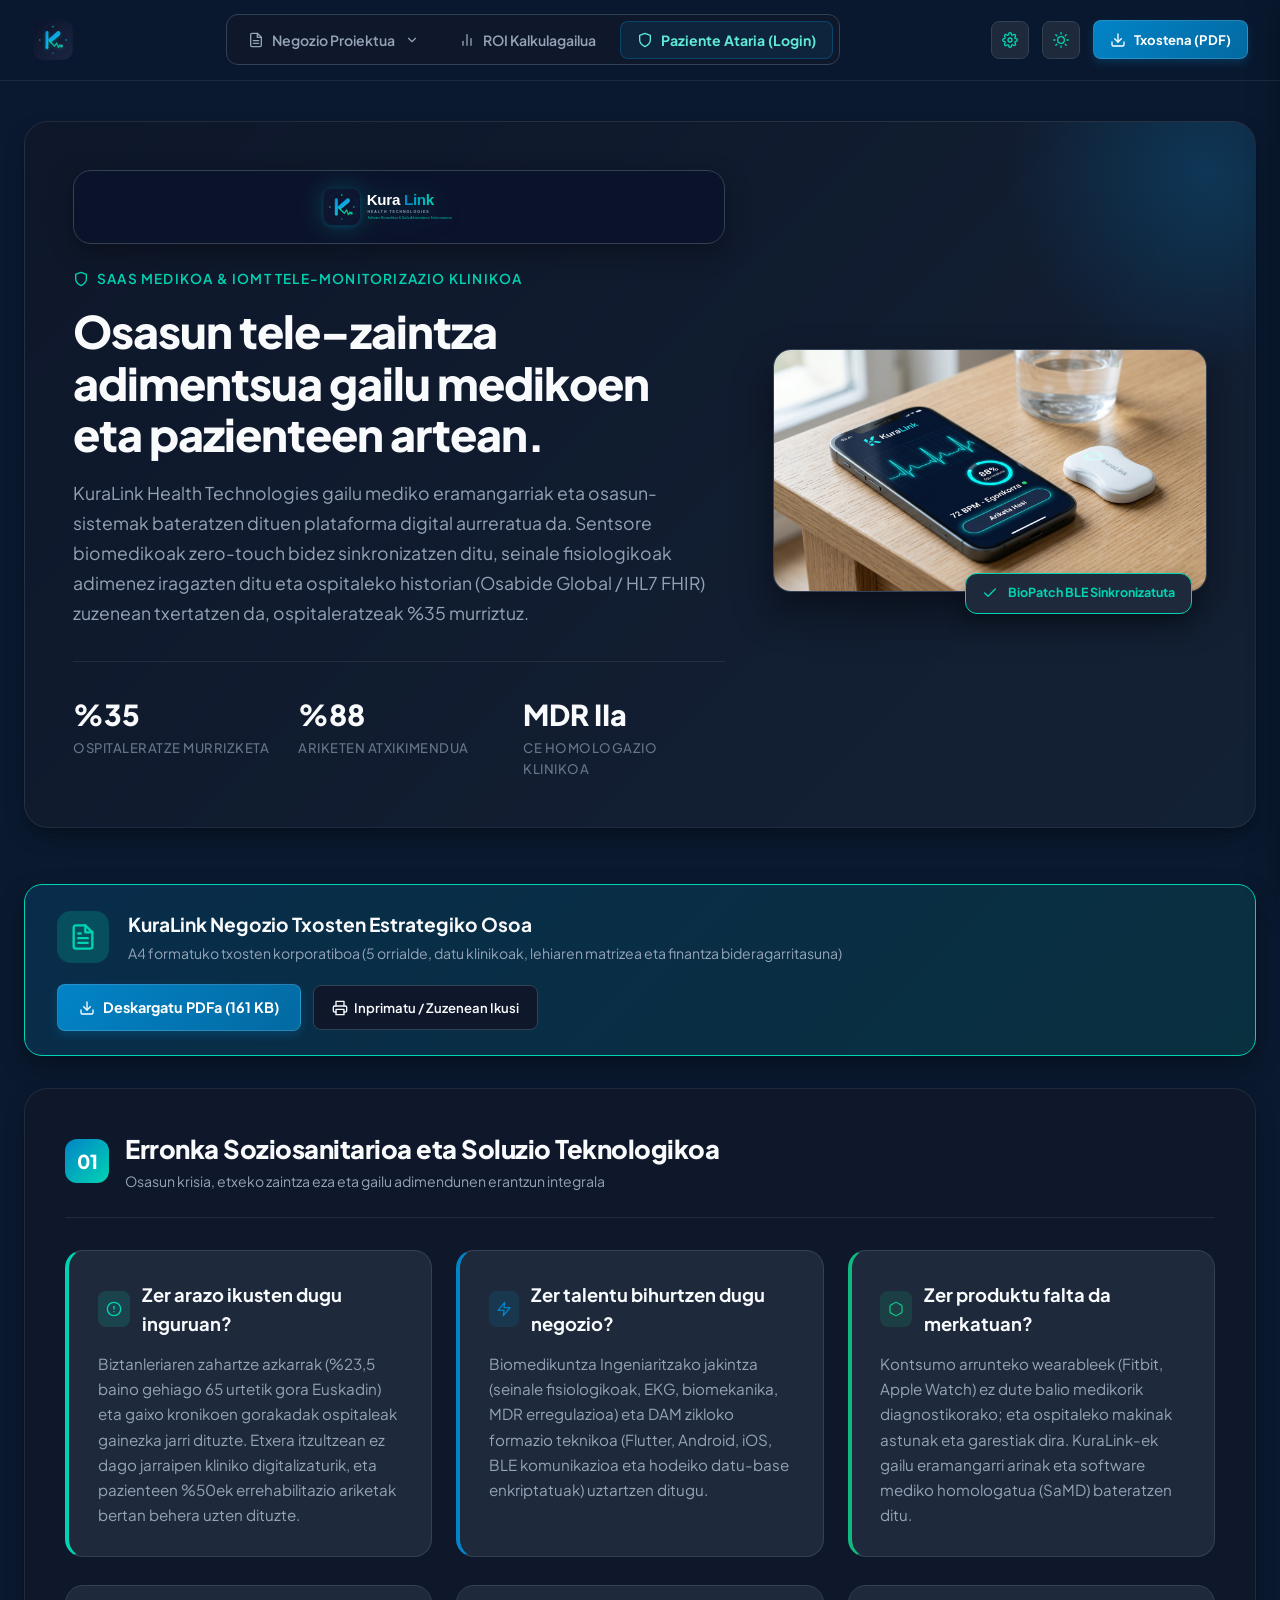
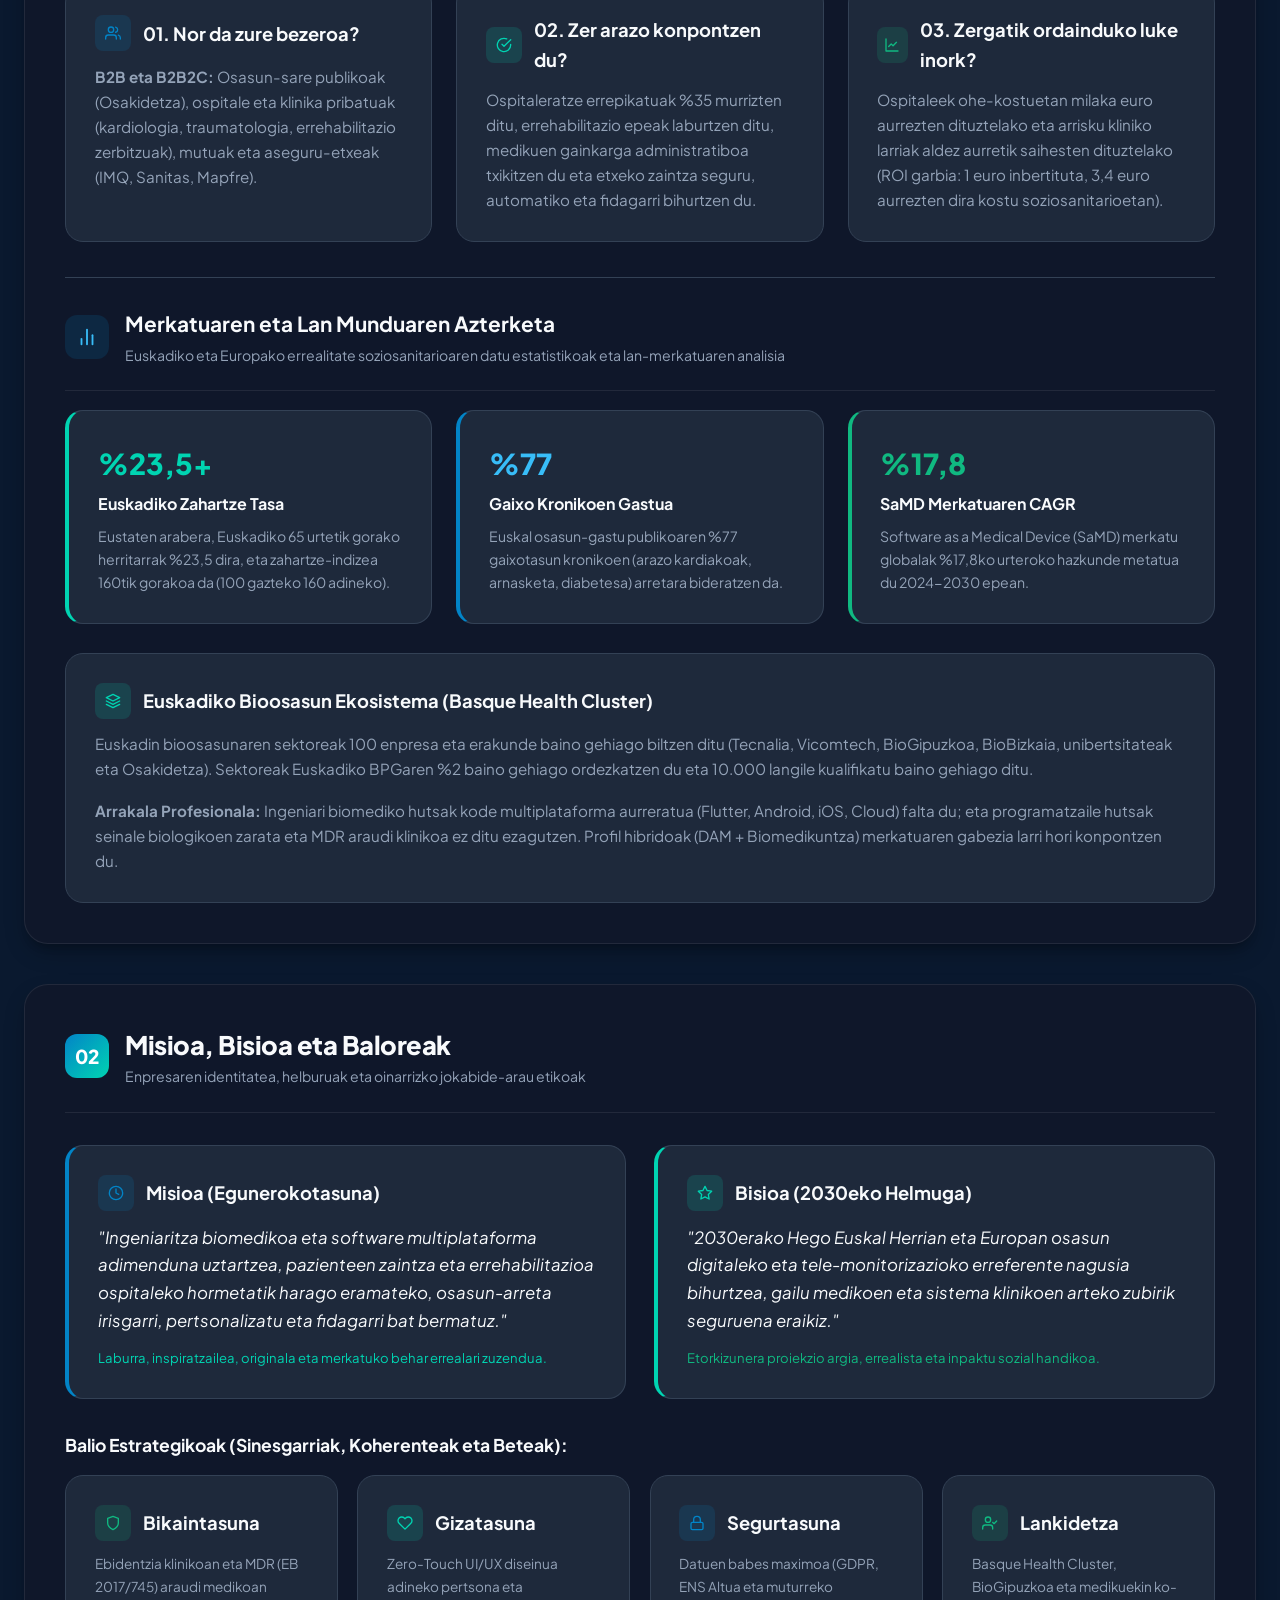
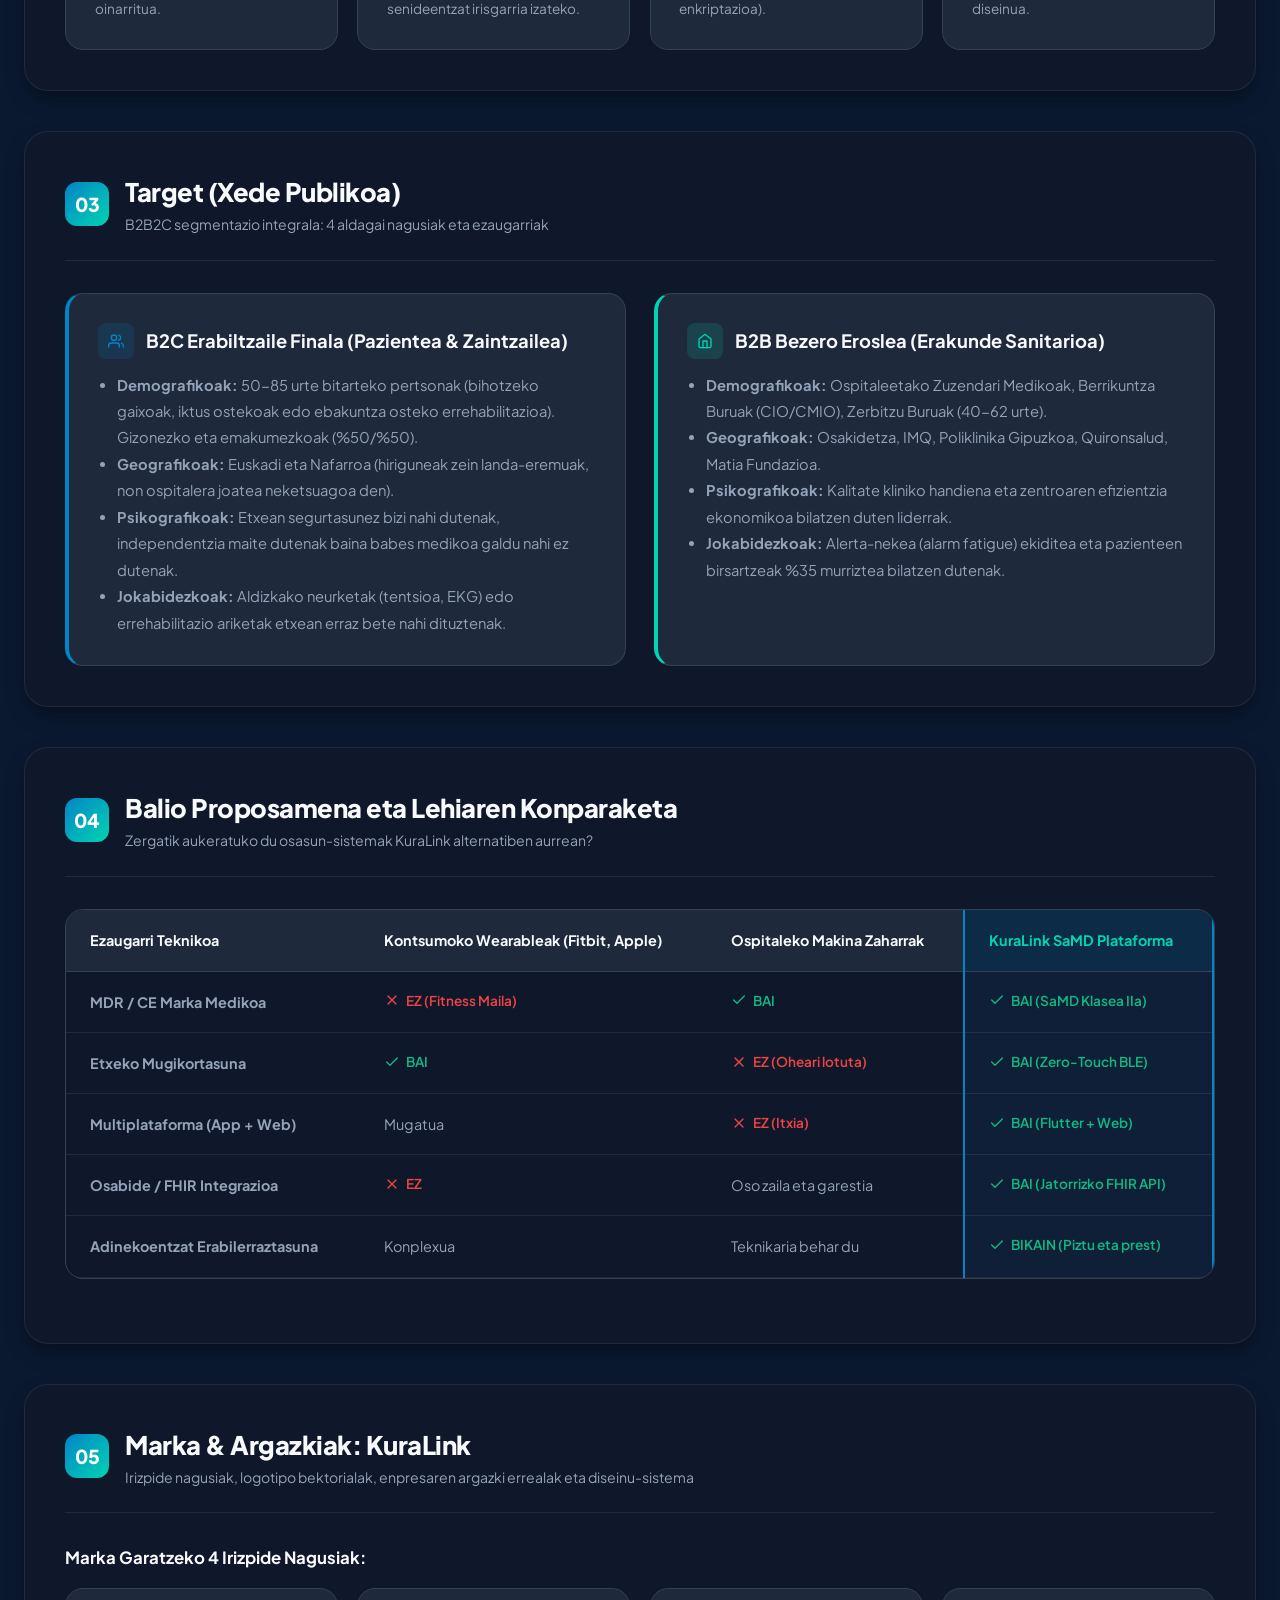
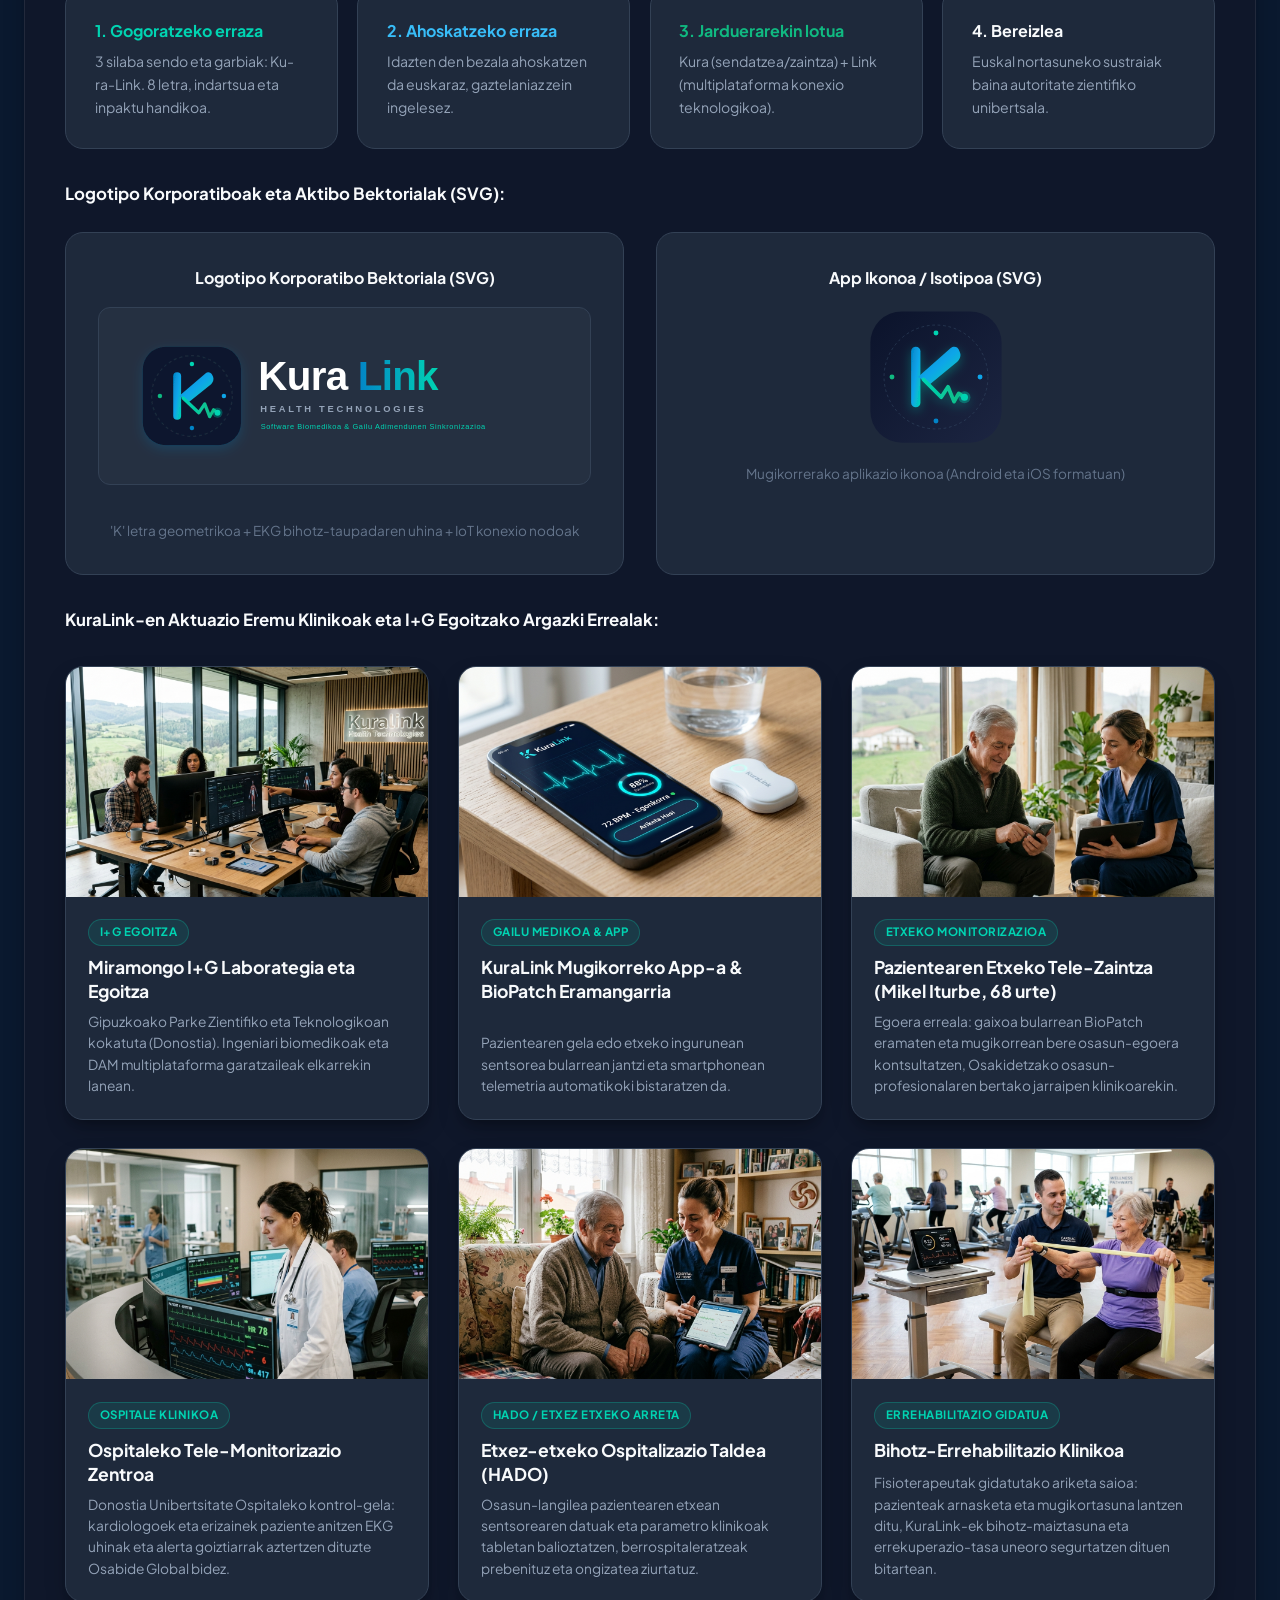
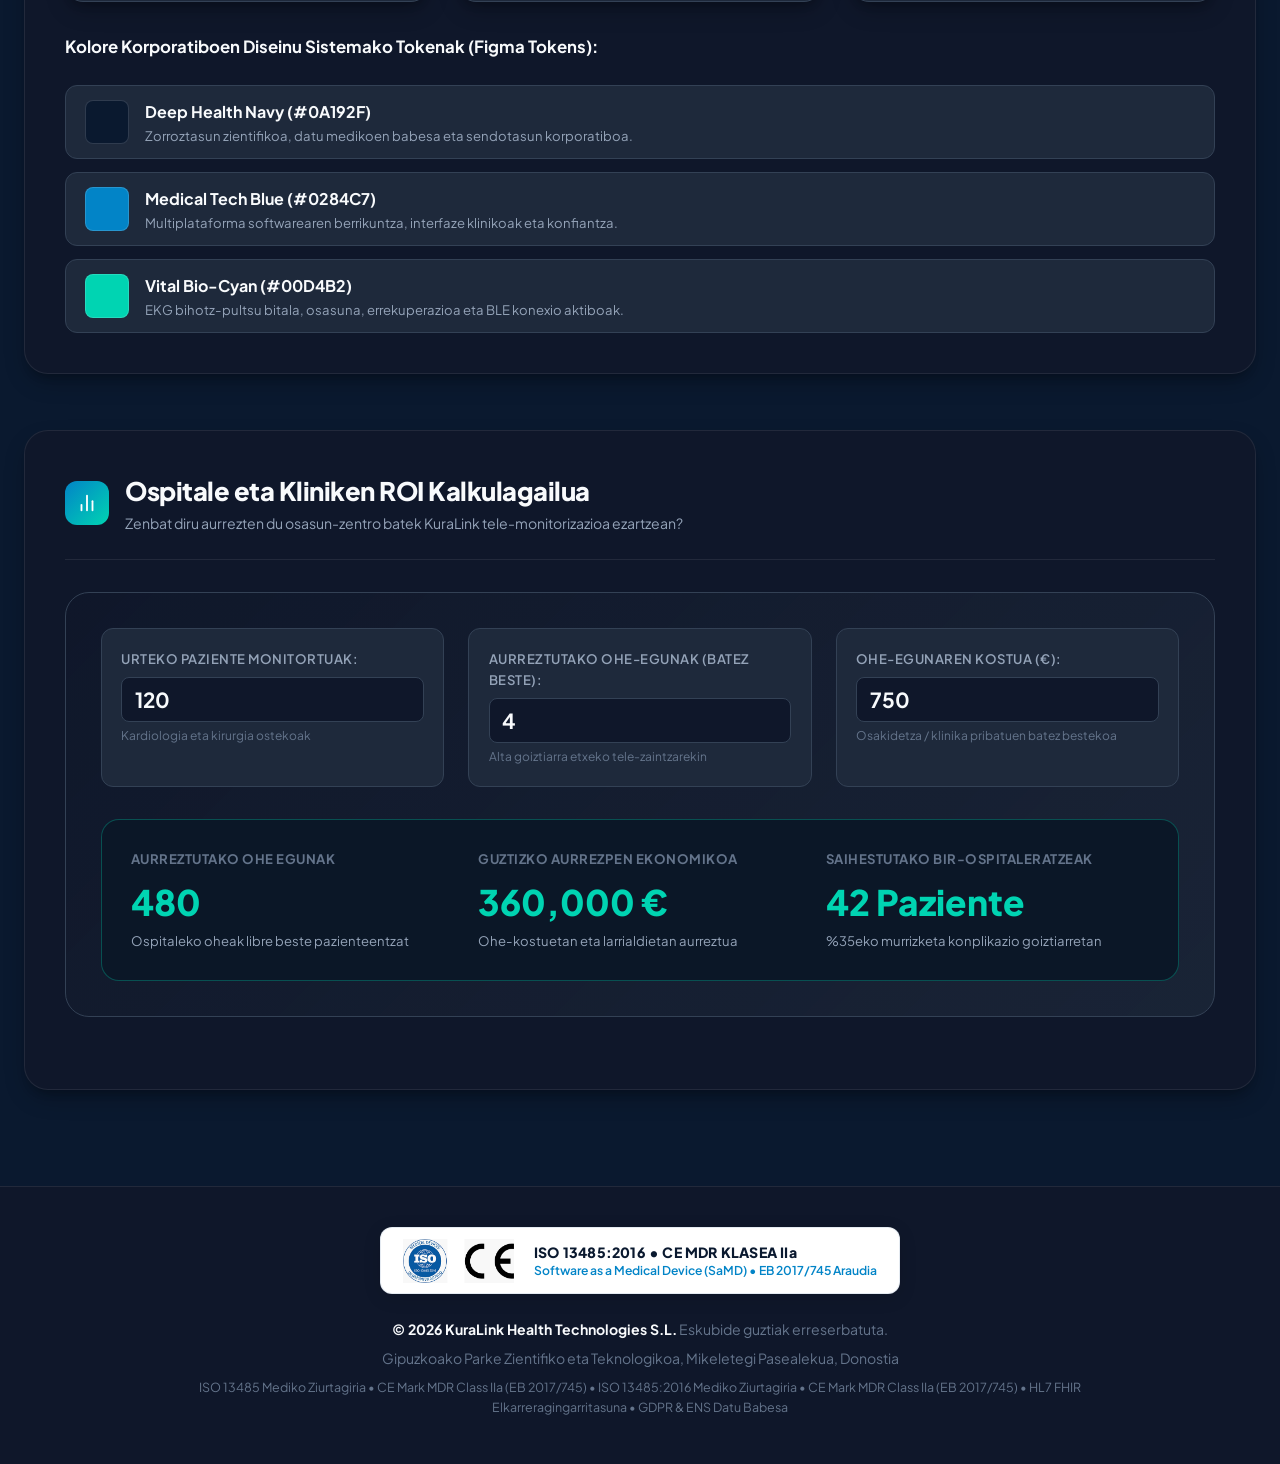
==== commit c6c106e7: "feat(i18n): hizkuntza hautatzailea dinamikoa Android eta Web-en, txosten eleaniztunak (EU, ES, EN), " ====
--- a/kuralink_web_app/index.html
+++ b/kuralink_web_app/index.html
@@ -29,7 +29,6 @@
             class="brand-logo-icon"
           />
         </a>
-        <span class="brand-badge">ISO 13485 • CE MDR IIa</span>
       </div>
 
       <!-- Desktop Navigation Links (Hidden on Mobile) -->
@@ -166,6 +165,19 @@
       </nav>
 
       <div class="nav-actions">
+        <!-- Settings Button (Ezarpenak: Hizkuntza, Txostena & Tema) -->
+        <button
+          id="headerSettingsBtn"
+          class="theme-toggle-header-btn settings-header-btn"
+          aria-label="Ezarpenak eta Hizkuntza"
+          title="Ezarpenak (Hizkuntza, Txostena eta Tema)"
+        >
+          <svg class="svg-icon sm" viewBox="0 0 24 24" fill="none" stroke="currentColor" stroke-width="2" stroke-linecap="round" stroke-linejoin="round">
+            <circle cx="12" cy="12" r="3"></circle>
+            <path d="M19.4 15a1.65 1.65 0 0 0 .33 1.82l.06.06a2 2 0 0 1 0 2.83 2 2 0 0 1-2.83 0l-.06-.06a1.65 1.65 0 0 0-1.82-.33 1.65 1.65 0 0 0-1 1.51V21a2 2 0 0 1-2 2 2 2 0 0 1-2-2v-.09A1.65 1.65 0 0 0 9 19.4a1.65 1.65 0 0 0-1.82.33l-.06.06a2 2 0 0 1-2.83 0 2 2 0 0 1 0-2.83l.06-.06a1.65 1.65 0 0 0 .33-1.82 1.65 1.65 0 0 0-1.51-1H3a2 2 0 0 1-2-2 2 2 0 0 1 2-2h.09A1.65 1.65 0 0 0 4.6 9a1.65 1.65 0 0 0-.33-1.82l-.06-.06a2 2 0 0 1 0-2.83 2 2 0 0 1 2.83 0l.06.06a1.65 1.65 0 0 0 1.82.33H9a1.65 1.65 0 0 0 1-1.51V3a2 2 0 0 1 2-2 2 2 0 0 1 2 2v.09a1.65 1.65 0 0 0 1 1.51 1.65 1.65 0 0 0 1.82-.33l.06-.06a2 2 0 0 1 2.83 0 2 2 0 0 1 0 2.83l-.06.06a1.65 1.65 0 0 0-.33 1.82V9a1.65 1.65 0 0 0 1.51 1H21a2 2 0 0 1 2 2 2 2 0 0 1-2 2h-.09a1.65 1.65 0 0 0-1.51 1z"></path>
+          </svg>
+        </button>
+
         <!-- Quick Theme Mode Toggle (Sun/Moon) -->
         <button
           id="headerThemeToggleBtn"
@@ -2355,6 +2367,143 @@
       </div>
     </footer>
 
+    <!-- Settings & Language Modal (Ezarpenak & Hizkuntza) -->
+    <div id="settingsModalOverlay" class="settings-modal-overlay" style="display: none;">
+      <div class="settings-modal-card" role="dialog" aria-labelledby="settingsModalTitle" aria-modal="true">
+        <div class="settings-modal-header">
+          <div class="settings-modal-title-wrap">
+            <div class="settings-icon-bubble">
+              <svg class="svg-icon" viewBox="0 0 24 24" fill="none" stroke="currentColor" stroke-width="2" stroke-linecap="round" stroke-linejoin="round">
+                <circle cx="12" cy="12" r="3"></circle>
+                <path d="M19.4 15a1.65 1.65 0 0 0 .33 1.82l.06.06a2 2 0 0 1 0 2.83 2 2 0 0 1-2.83 0l-.06-.06a1.65 1.65 0 0 0-1.82-.33 1.65 1.65 0 0 0-1 1.51V21a2 2 0 0 1-2 2 2 2 0 0 1-2-2v-.09A1.65 1.65 0 0 0 9 19.4a1.65 1.65 0 0 0-1.82.33l-.06.06a2 2 0 0 1-2.83 0 2 2 0 0 1 0-2.83l.06-.06a1.65 1.65 0 0 0 .33-1.82 1.65 1.65 0 0 0-1.51-1H3a2 2 0 0 1-2-2 2 2 0 0 1 2-2h.09A1.65 1.65 0 0 0 4.6 9a1.65 1.65 0 0 0-.33-1.82l-.06-.06a2 2 0 0 1 0-2.83 2 2 0 0 1 2.83 0l.06.06a1.65 1.65 0 0 0 1.82.33H9a1.65 1.65 0 0 0 1-1.51V3a2 2 0 0 1 2-2 2 2 0 0 1 2 2v.09a1.65 1.65 0 0 0 1 1.51 1.65 1.65 0 0 0 1.82-.33l.06-.06a2 2 0 0 1 2.83 0 2 2 0 0 1 0 2.83l-.06.06a1.65 1.65 0 0 0-.33 1.82V9a1.65 1.65 0 0 0 1.51 1H21a2 2 0 0 1 2 2 2 2 0 0 1-2 2h-.09a1.65 1.65 0 0 0-1.51 1z"></path>
+              </svg>
+            </div>
+            <div>
+              <h3 id="settingsModalTitle" class="settings-modal-title">Ezarpenak / Configuración / Settings</h3>
+              <p class="settings-modal-subtitle">Hizkuntza, txostena eta plataformaren hobespenak</p>
+            </div>
+          </div>
+          <button id="closeSettingsModalBtn" class="settings-close-btn" aria-label="Itxi ezarpenak">
+            <svg class="svg-icon sm" viewBox="0 0 24 24"><line x1="18" y1="6" x2="6" y2="18"></line><line x1="6" y1="6" x2="18" y2="18"></line></svg>
+          </button>
+        </div>
+
+        <div class="settings-modal-body">
+          <!-- Atal 1: Aplikazioaren Hizkuntza -->
+          <div class="settings-group">
+            <label class="settings-group-title">
+              <svg class="svg-icon sm" viewBox="0 0 24 24"><circle cx="12" cy="12" r="10"></circle><line x1="2" y1="12" x2="22" y2="12"></line><path d="M12 2a15.3 15.3 0 0 1 4 10 15.3 15.3 0 0 1-4 10 15.3 15.3 0 0 1-4-10 15.3 15.3 0 0 1 4-10z"></path></svg>
+              <span>Aplikazioaren Hizkuntza / Idioma / Language:</span>
+            </label>
+            <div class="lang-selector-grid">
+              <button class="lang-btn active" data-lang="eu">
+                <span class="lang-flag">EU</span>
+                <div class="lang-info">
+                  <strong>Euskara</strong>
+                  <small>Lehenetsia • Euskal Osasun Ekosistema</small>
+                </div>
+                <span class="lang-check-badge">✓</span>
+              </button>
+              <button class="lang-btn" data-lang="es">
+                <span class="lang-flag">ES</span>
+                <div class="lang-info">
+                  <strong>Español</strong>
+                  <small>Castellano • Sistema Nacional de Salud</small>
+                </div>
+                <span class="lang-check-badge">✓</span>
+              </button>
+              <button class="lang-btn" data-lang="en">
+                <span class="lang-flag">EN</span>
+                <div class="lang-info">
+                  <strong>English</strong>
+                  <small>Global MedTech • MDR Standard</small>
+                </div>
+                <span class="lang-check-badge">✓</span>
+              </button>
+            </div>
+          </div>
+
+          <!-- Atal 2: Txostena & PDF Hizkuntza Aukeraketa -->
+          <div class="settings-group">
+            <label class="settings-group-title">
+              <svg class="svg-icon sm" viewBox="0 0 24 24"><path d="M14 2H6a2 2 0 0 0-2 2v16a2 2 0 0 0 2 2h12a2 2 0 0 0 2-2V8z"></path><polyline points="14 2 14 8 20 8"></polyline><line x1="16" y1="13" x2="8" y2="13"></line><line x1="16" y1="17" x2="8" y2="17"></line><polyline points="10 9 9 9 8 9"></polyline></svg>
+              <span>Negozio Txostena Inprimatu / Deskargatu (PDF):</span>
+            </label>
+            <p style="font-size: 0.82rem; color: var(--text-muted); margin-bottom: 0.75rem;">
+              Aukeratu txosten exekutiboaren hizkuntza inprimatzeko edota PDF formatuan deskargatzeko:
+            </p>
+            <div class="report-lang-actions">
+              <div class="report-row-card">
+                <div class="report-row-left">
+                  <span class="badge-pill eu">EU</span>
+                  <div>
+                    <strong>Txostena Euskaraz (Ofiziala)</strong>
+                    <small>9 orrialde • Bertsio Osoa 2.0</small>
+                  </div>
+                </div>
+                <div class="report-row-btns">
+                  <a href="txostena_inprimatzeko.html?lang=eu" target="_blank" rel="noopener" class="btn-report-view">
+                    Ikusi / Inprimatu
+                  </a>
+                  <a href="assets/docs/KuraLink_Negozio_Txostena.pdf" download="KuraLink_Negozio_Txostena.pdf" class="btn-report-pdf">
+                    PDF Deskargatu
+                  </a>
+                </div>
+              </div>
+
+              <div class="report-row-card">
+                <div class="report-row-left">
+                  <span class="badge-pill es">ES</span>
+                  <div>
+                    <strong>Plan de Negocio en Español</strong>
+                    <small>9 páginas • Versión Completa 2.0</small>
+                  </div>
+                </div>
+                <div class="report-row-btns">
+                  <a href="txostena_inprimatzeko.html?lang=es" target="_blank" rel="noopener" class="btn-report-view">
+                    Ver / Imprimir
+                  </a>
+                  <a href="assets/docs/KuraLink_Plan_Negocio_ES.pdf" download="KuraLink_Plan_Negocio_ES.pdf" class="btn-report-pdf">
+                    Descargar PDF
+                  </a>
+                </div>
+              </div>
+
+              <div class="report-row-card">
+                <div class="report-row-left">
+                  <span class="badge-pill en">EN</span>
+                  <div>
+                    <strong>Business Plan in English</strong>
+                    <small>9 pages • Complete Version 2.0</small>
+                  </div>
+                </div>
+                <div class="report-row-btns">
+                  <a href="txostena_inprimatzeko.html?lang=en" target="_blank" rel="noopener" class="btn-report-view">
+                    View / Print
+                  </a>
+                  <a href="assets/docs/KuraLink_Business_Report_EN.pdf" download="KuraLink_Business_Report_EN.pdf" class="btn-report-pdf">
+                    Download PDF
+                  </a>
+                </div>
+              </div>
+            </div>
+          </div>
+
+          <!-- Atal 3: Itxura (Tema) -->
+          <div class="settings-group" style="margin-bottom: 0;">
+            <label class="settings-group-title">
+              <svg class="svg-icon sm" viewBox="0 0 24 24"><circle cx="12" cy="12" r="5"></circle><line x1="12" y1="1" x2="12" y2="3"></line><line x1="12" y1="21" x2="12" y2="23"></line></svg>
+              <span>Itxura Modua (Tema):</span>
+            </label>
+            <div class="theme-choice-row">
+              <button id="modalThemeDarkBtn" class="theme-choice-btn">Modu Iluna (Klinikoa)</button>
+              <button id="modalThemeLightBtn" class="theme-choice-btn">Modu Argia (Egunekoa)</button>
+            </div>
+          </div>
+        </div>
+      </div>
+    </div>
+
     <script src="app.js"></script>
   </body>
 </html>
--- a/kuralink_web_app/style.css
+++ b/kuralink_web_app/style.css
@@ -2583,3 +2583,331 @@
   background: var(--tech-blue);
   color: #ffffff;
 }
+
+/* ==========================================================================
+   Settings Modal & Language Selection System
+   ========================================================================== */
+.settings-header-btn {
+  color: var(--accent-cyan);
+}
+.settings-header-btn:hover {
+  transform: rotate(30deg);
+}
+
+.settings-modal-overlay {
+  position: fixed;
+  inset: 0;
+  background: rgba(10, 25, 47, 0.75);
+  backdrop-filter: blur(8px);
+  -webkit-backdrop-filter: blur(8px);
+  z-index: 9999;
+  display: flex;
+  align-items: center;
+  justify-content: center;
+  padding: 1rem;
+  animation: fadeInModal 0.2s ease-out;
+}
+
+@keyframes fadeInModal {
+  from { opacity: 0; }
+  to { opacity: 1; }
+}
+
+.settings-modal-card {
+  background: var(--surface-bg);
+  border: 1px solid var(--surface-border);
+  border-radius: var(--radius-lg);
+  width: 100%;
+  max-width: 620px;
+  box-shadow: 0 20px 50px rgba(0, 0, 0, 0.4);
+  overflow: hidden;
+  animation: scaleInModal 0.25s cubic-bezier(0.16, 1, 0.3, 1);
+}
+
+@keyframes scaleInModal {
+  from { transform: scale(0.95); opacity: 0; }
+  to { transform: scale(1); opacity: 1; }
+}
+
+.settings-modal-header {
+  padding: 1.25rem 1.5rem;
+  background: var(--secondary-bg);
+  border-bottom: 1px solid var(--surface-border);
+  display: flex;
+  align-items: center;
+  justify-content: space-between;
+}
+
+.settings-modal-title-wrap {
+  display: flex;
+  align-items: center;
+  gap: 0.9rem;
+}
+
+.settings-icon-bubble {
+  width: 42px;
+  height: 42px;
+  border-radius: 12px;
+  background: rgba(2, 132, 199, 0.15);
+  color: var(--accent-cyan);
+  display: flex;
+  align-items: center;
+  justify-content: center;
+  border: 1px solid rgba(2, 132, 199, 0.3);
+}
+
+.settings-modal-title {
+  font-size: 1.15rem;
+  font-weight: 800;
+  color: var(--text-primary);
+  margin: 0;
+}
+
+.settings-modal-subtitle {
+  font-size: 0.8rem;
+  color: var(--text-muted);
+  margin: 0.15rem 0 0;
+}
+
+.settings-close-btn {
+  background: transparent;
+  border: 1px solid var(--surface-border);
+  color: var(--text-muted);
+  width: 34px;
+  height: 34px;
+  border-radius: 8px;
+  display: flex;
+  align-items: center;
+  justify-content: center;
+  cursor: pointer;
+  transition: all 0.2s;
+}
+
+.settings-close-btn:hover {
+  background: var(--surface-hover);
+  color: var(--text-primary);
+  border-color: var(--text-muted);
+}
+
+.settings-modal-body {
+  padding: 1.5rem;
+  display: flex;
+  flex-direction: column;
+  gap: 1.5rem;
+  max-height: 80vh;
+  overflow-y: auto;
+}
+
+.settings-group {
+  display: flex;
+  flex-direction: column;
+}
+
+.settings-group-title {
+  display: flex;
+  align-items: center;
+  gap: 0.5rem;
+  font-size: 0.92rem;
+  font-weight: 800;
+  color: var(--text-primary);
+  margin-bottom: 0.6rem;
+}
+
+.settings-group-title svg {
+  color: var(--accent-cyan);
+}
+
+.lang-selector-grid {
+  display: grid;
+  grid-template-columns: repeat(3, 1fr);
+  gap: 0.75rem;
+}
+
+.lang-btn {
+  background: var(--secondary-bg);
+  border: 1px solid var(--surface-border);
+  border-radius: var(--radius-md);
+  padding: 0.8rem;
+  text-align: left;
+  cursor: pointer;
+  display: flex;
+  flex-direction: column;
+  gap: 0.35rem;
+  position: relative;
+  transition: all 0.2s ease;
+}
+
+.lang-btn:hover {
+  border-color: var(--tech-blue);
+  transform: translateY(-2px);
+}
+
+.lang-btn.active {
+  background: rgba(2, 132, 199, 0.12);
+  border: 1.5px solid var(--tech-blue);
+}
+
+.lang-flag {
+  display: inline-block;
+  font-size: 0.72rem;
+  font-weight: 900;
+  background: var(--surface-bg);
+  border: 1px solid var(--surface-border);
+  color: var(--tech-blue);
+  padding: 0.15rem 0.45rem;
+  border-radius: 4px;
+  width: fit-content;
+}
+
+.lang-info strong {
+  display: block;
+  font-size: 0.95rem;
+  color: var(--text-primary);
+}
+
+.lang-info small {
+  display: block;
+  font-size: 0.72rem;
+  color: var(--text-muted);
+  line-height: 1.25;
+  margin-top: 2px;
+}
+
+.lang-check-badge {
+  position: absolute;
+  top: 8px;
+  right: 8px;
+  width: 18px;
+  height: 18px;
+  border-radius: 50%;
+  background: var(--accent-cyan);
+  color: #0A192F;
+  font-size: 11px;
+  font-weight: 900;
+  display: none;
+  align-items: center;
+  justify-content: center;
+}
+
+.lang-btn.active .lang-check-badge {
+  display: flex;
+}
+
+.report-lang-actions {
+  display: flex;
+  flex-direction: column;
+  gap: 0.6rem;
+}
+
+.report-row-card {
+  display: flex;
+  align-items: center;
+  justify-content: space-between;
+  background: var(--secondary-bg);
+  border: 1px solid var(--surface-border);
+  border-radius: var(--radius-md);
+  padding: 0.75rem 1rem;
+  gap: 1rem;
+}
+
+.report-row-left {
+  display: flex;
+  align-items: center;
+  gap: 0.8rem;
+}
+
+.badge-pill {
+  font-size: 0.72rem;
+  font-weight: 900;
+  padding: 0.25rem 0.5rem;
+  border-radius: 6px;
+  color: white;
+}
+.badge-pill.eu { background: #047857; }
+.badge-pill.es { background: #B45309; }
+.badge-pill.en { background: #0284C7; }
+
+.report-row-left strong {
+  display: block;
+  font-size: 0.9rem;
+  color: var(--text-primary);
+}
+
+.report-row-left small {
+  display: block;
+  font-size: 0.72rem;
+  color: var(--text-muted);
+}
+
+.report-row-btns {
+  display: flex;
+  gap: 0.5rem;
+}
+
+.btn-report-view, .btn-report-pdf {
+  text-decoration: none;
+  font-size: 0.78rem;
+  font-weight: 700;
+  padding: 0.4rem 0.75rem;
+  border-radius: 6px;
+  transition: all 0.2s ease;
+  display: inline-flex;
+  align-items: center;
+  white-space: nowrap;
+}
+
+.btn-report-view {
+  background: var(--surface-bg);
+  border: 1px solid var(--surface-border);
+  color: var(--text-primary);
+}
+.btn-report-view:hover {
+  border-color: var(--tech-blue);
+  color: var(--tech-blue);
+}
+
+.btn-report-pdf {
+  background: var(--tech-blue);
+  color: white;
+  border: 1px solid var(--tech-blue);
+}
+.btn-report-pdf:hover {
+  background: #0284c7dd;
+}
+
+.theme-choice-row {
+  display: grid;
+  grid-template-columns: 1fr 1fr;
+  gap: 0.75rem;
+}
+
+.theme-choice-btn {
+  background: var(--secondary-bg);
+  border: 1px solid var(--surface-border);
+  color: var(--text-primary);
+  padding: 0.6rem 1rem;
+  border-radius: var(--radius-md);
+  font-size: 0.85rem;
+  font-weight: 700;
+  cursor: pointer;
+  transition: all 0.2s;
+}
+
+.theme-choice-btn:hover {
+  border-color: var(--accent-cyan);
+  color: var(--accent-cyan);
+}
+
+@media (max-width: 640px) {
+  .lang-selector-grid {
+    grid-template-columns: 1fr;
+  }
+  .report-row-card {
+    flex-direction: column;
+    align-items: flex-start;
+  }
+  .report-row-btns {
+    width: 100%;
+    justify-content: flex-end;
+  }
+}
